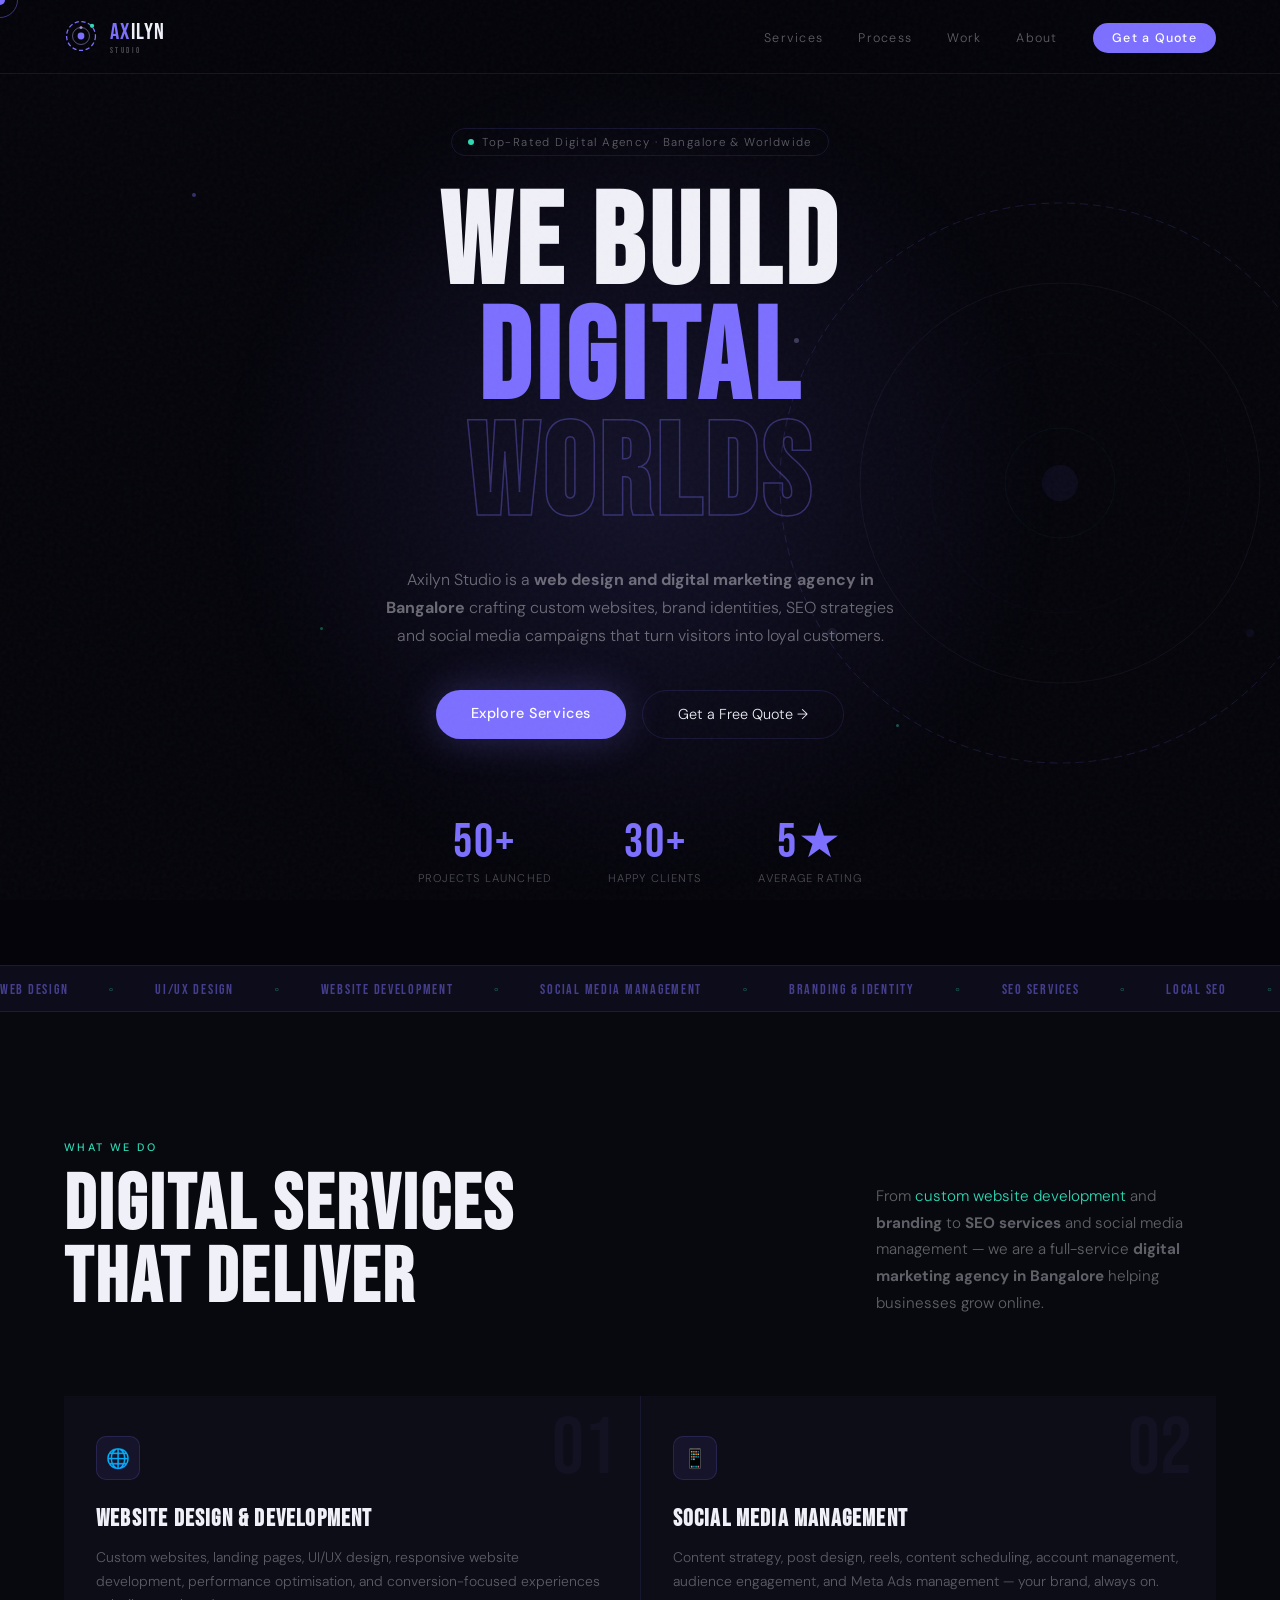
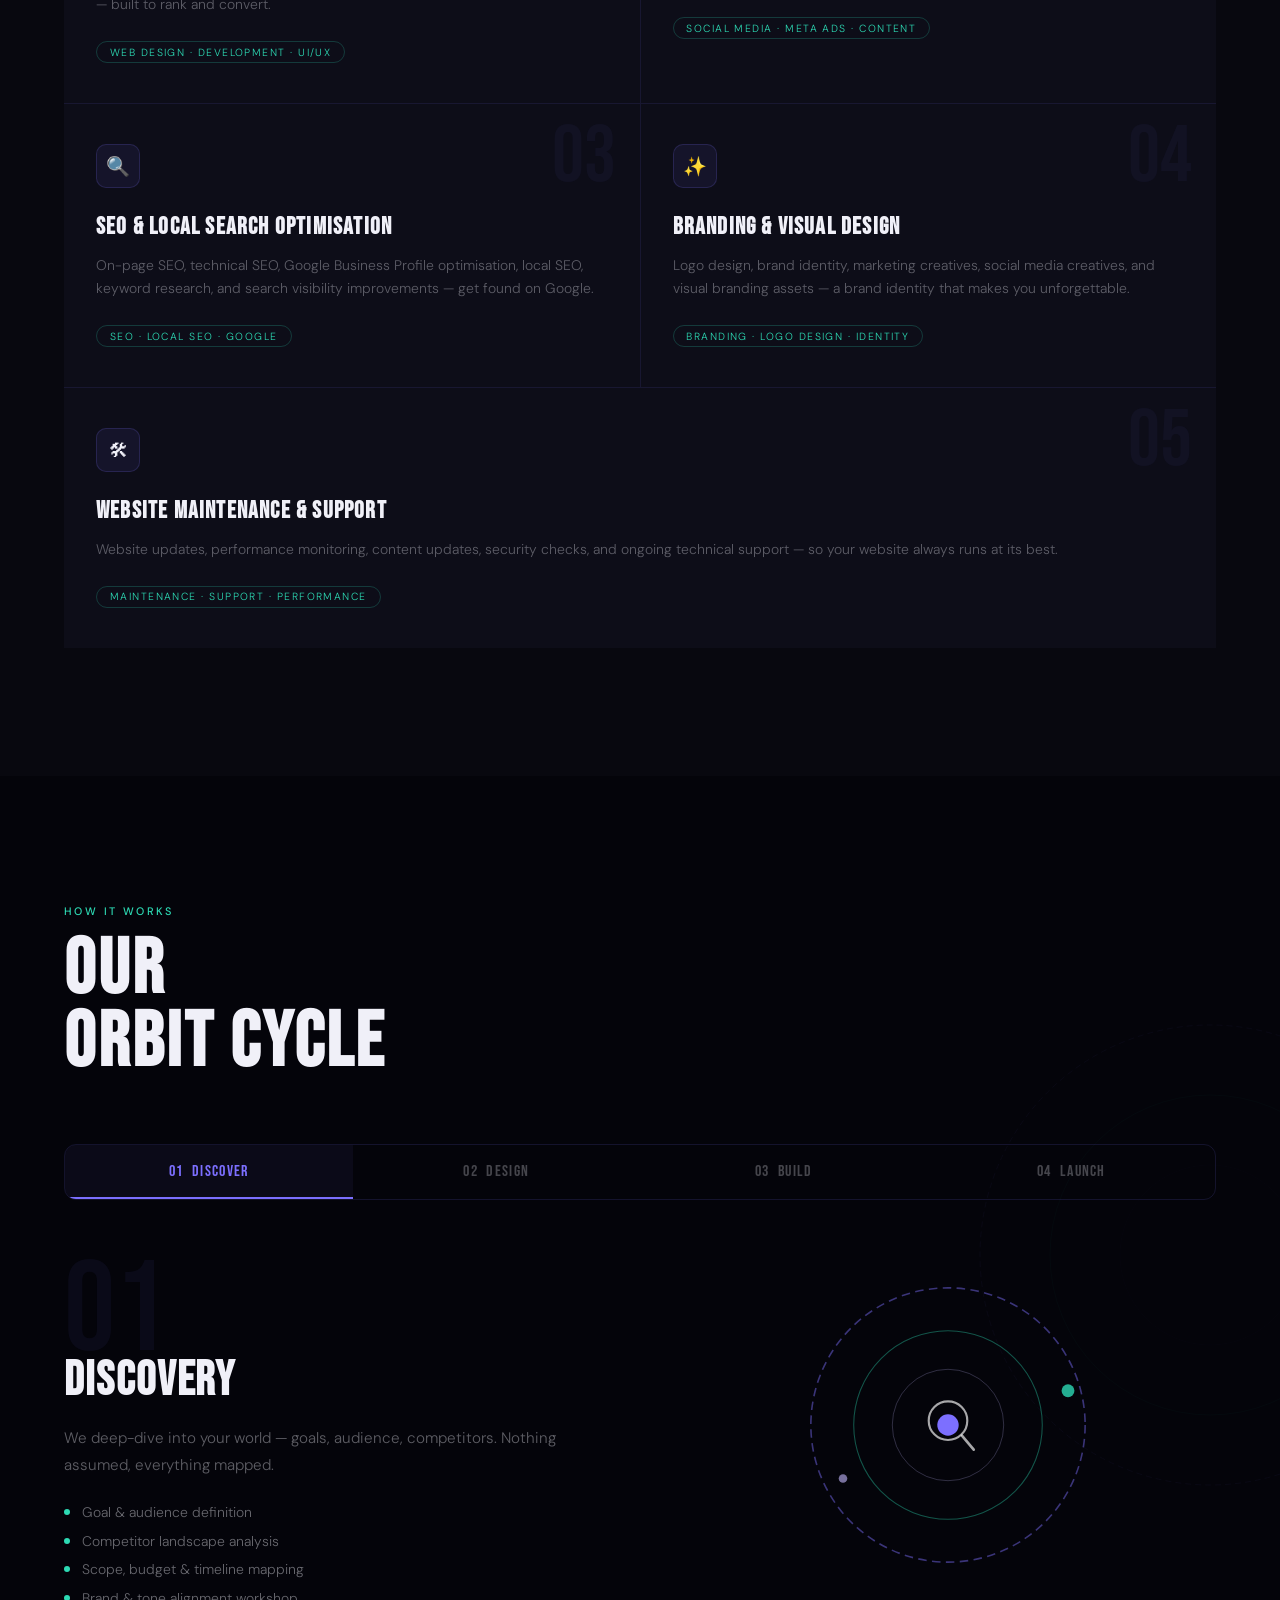
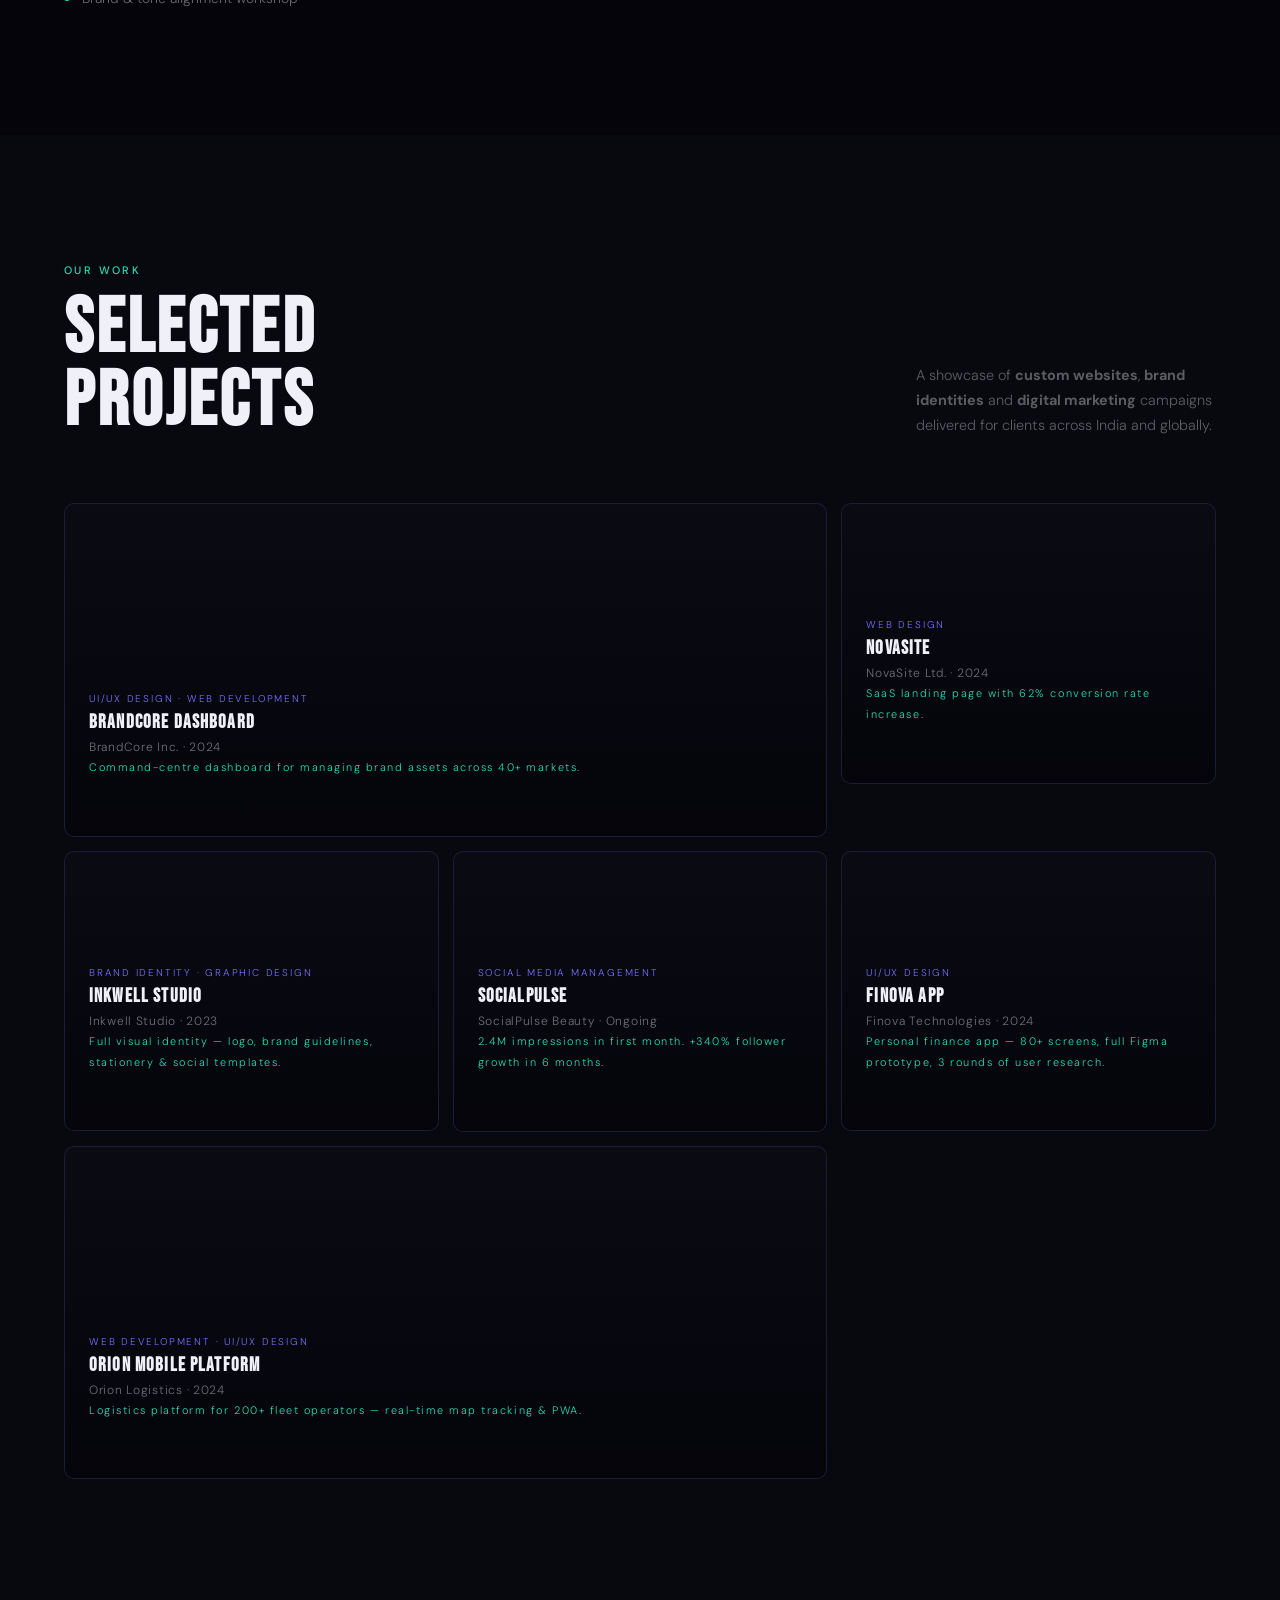
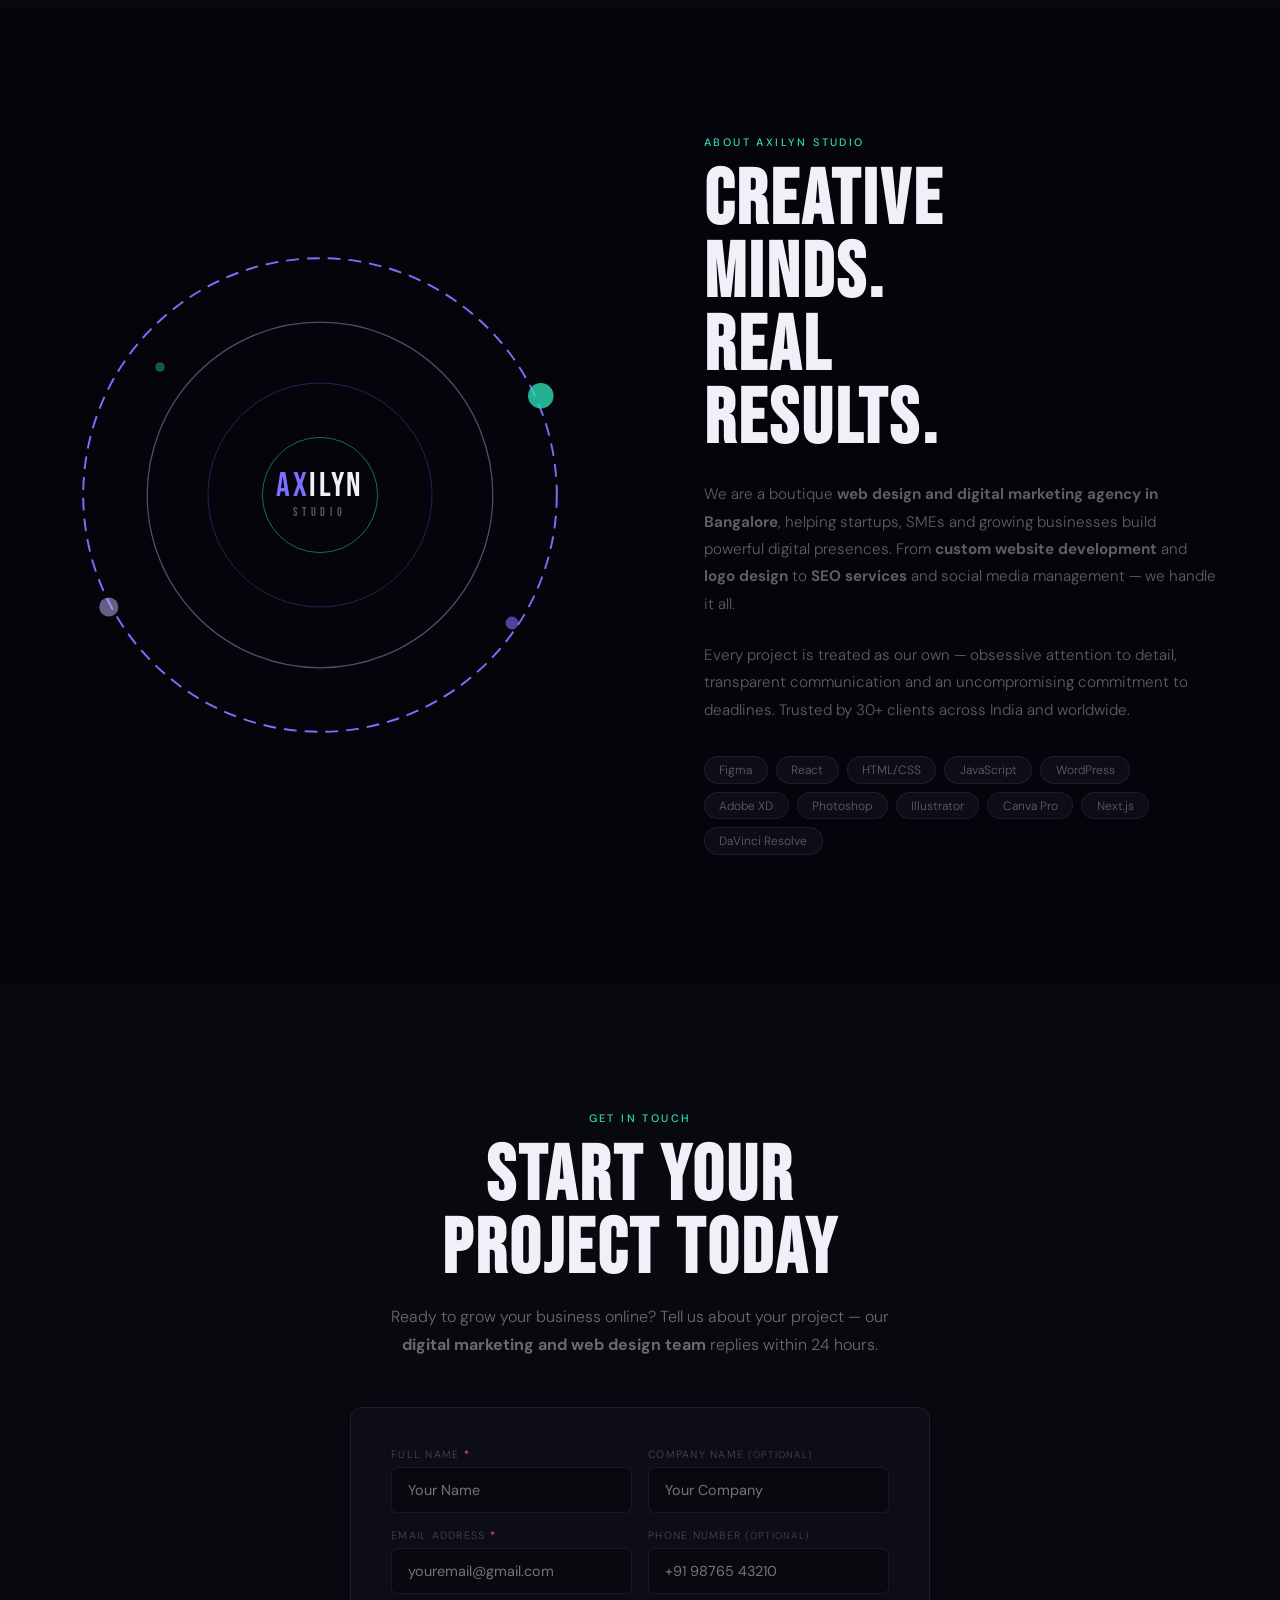
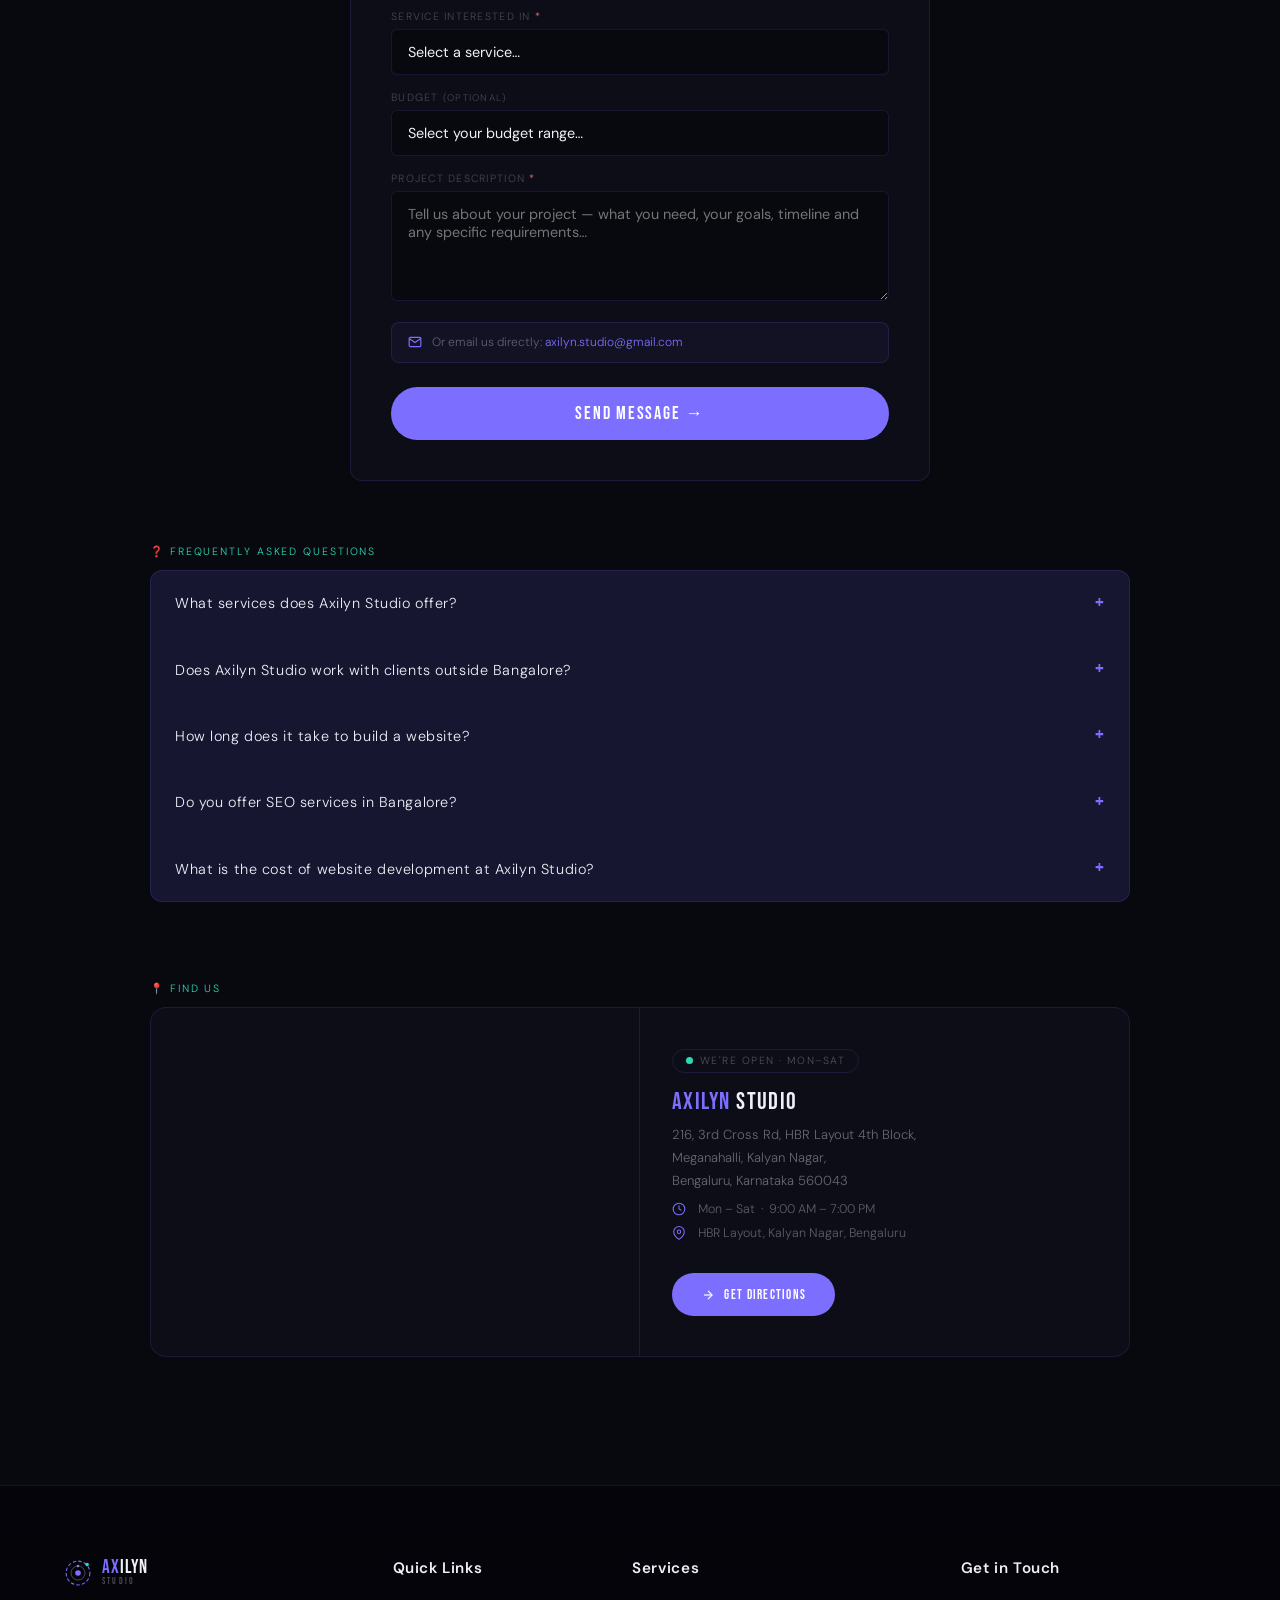
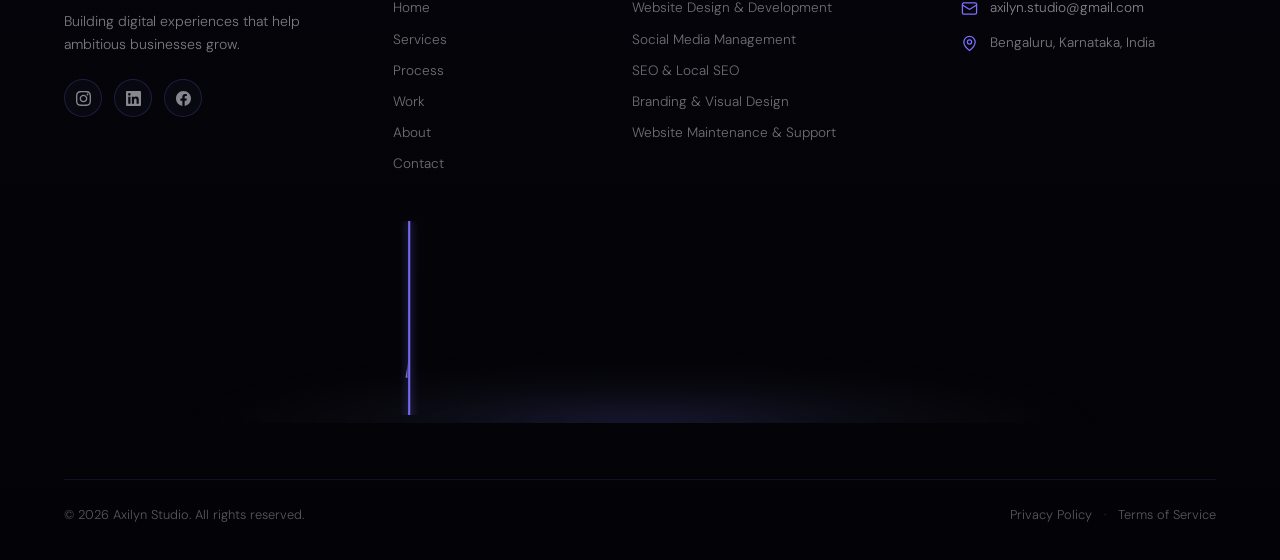
==== index.html @ 942d9c6a "fix(footer): continuous horizontal reveal mask with dynamically attached cursor and coordinated bott" ====
<!DOCTYPE html>
<html lang="en">
<head>
<meta charset="UTF-8"/>
<meta name="viewport" content="width=device-width,initial-scale=1.0,maximum-scale=1.0,minimum-scale=1.0,user-scalable=no,viewport-fit=cover"/>

<!-- ═══ PRIMARY SEO ═══ -->
<title>Axilyn Studio — Web Design &amp; Digital Marketing Agency in Bangalore</title>
<meta name="description" content="Axilyn Studio is a premium web design, branding &amp; SEO agency in Bangalore. We build custom websites, brand identities &amp; digital marketing strategies that grow your business."/>
<meta name="keywords" content="web design agency Bangalore, website development company, branding agency Bangalore, SEO agency Bangalore, digital marketing agency, logo design, UI UX design, social media management"/>
<meta name="robots" content="index, follow"/>
<meta name="author" content="Axilyn Studio"/>
<link rel="canonical" href="https://axilynstudio.com/"/>

<!-- ═══ OPEN GRAPH ═══ -->
<meta property="og:type" content="website"/>
<meta property="og:url" content="https://axilynstudio.com/"/>
<meta property="og:title" content="Axilyn Studio — Web Design &amp; Digital Marketing Agency in Bangalore"/>
<meta property="og:description" content="Custom websites, brand identities, SEO &amp; digital marketing built for businesses that want to grow. Based in Bangalore, serving clients worldwide."/>
<meta property="og:image" content="https://axilynstudio.com/og-image.jpg"/>
<meta property="og:site_name" content="Axilyn Studio"/>
<meta property="og:locale" content="en_IN"/>

<!-- ═══ TWITTER CARD ═══ -->
<meta name="twitter:card" content="summary_large_image"/>
<meta name="twitter:title" content="Axilyn Studio — Web Design &amp; Digital Marketing Agency in Bangalore"/>
<meta name="twitter:description" content="Custom websites, brand identities, SEO &amp; digital marketing built for businesses that want to grow."/>
<meta name="twitter:image" content="https://axilynstudio.com/og-image.jpg"/>

<!-- ═══ SCHEMA.ORG STRUCTURED DATA ═══ -->
<script type="application/ld+json">
{
  "@context": "https://schema.org",
  "@graph": [
    {
      "@type": "Organization",
      "@id": "https://axilynstudio.com/#organization",
      "name": "Axilyn Studio",
      "url": "https://axilynstudio.com",
      "logo": "https://axilynstudio.com/logo.png",
      "description": "Axilyn Studio is a boutique digital agency in Bangalore specialising in web design, website development, branding, SEO, and digital marketing.",
      "foundingDate": "2023",
      "areaServed": ["Bangalore", "India", "Worldwide"],
      "sameAs": [
        "https://www.instagram.com/axilyn.studio/",
        "https://facebook.com/axilynstudio",
        "https://linkedin.com/company/axilynstudio"
      ],
      "contactPoint": {
        "@type": "ContactPoint",
        "contactType": "customer service",
        "areaServed": "IN",
        "availableLanguage": "English"
      }
    },
    {
      "@type": "LocalBusiness",
      "@id": "https://axilynstudio.com/#localbusiness",
      "name": "Axilyn Studio",
      "image": "https://axilynstudio.com/og-image.jpg",
      "url": "https://axilynstudio.com",
      "telephone": "",
      "address": {
        "@type": "PostalAddress",
        "streetAddress": "216, 3rd Cross Rd, HBR Layout 4th Block, Meganahalli, Kalyan Nagar",
        "addressLocality": "Bengaluru",
        "addressRegion": "Karnataka",
        "postalCode": "560043",
        "addressCountry": "IN"
      },
      "geo": {
        "@type": "GeoCoordinates",
        "latitude": 13.0287,
        "longitude": 77.6338
      },
      "openingHoursSpecification": {
        "@type": "OpeningHoursSpecification",
        "dayOfWeek": ["Monday","Tuesday","Wednesday","Thursday","Friday","Saturday"],
        "opens": "09:00",
        "closes": "19:00"
      },
      "priceRange": "$$",
      "servedCuisine": "",
      "@id": "https://axilynstudio.com/#localbusiness"
    },
    {
      "@type": "WebSite",
      "@id": "https://axilynstudio.com/#website",
      "url": "https://axilynstudio.com",
      "name": "Axilyn Studio",
      "publisher": {"@id": "https://axilynstudio.com/#organization"}
    },
    {
      "@type": "ItemList",
      "name": "Axilyn Studio Services",
      "itemListElement": [
        {"@type":"ListItem","position":1,"name":"Website Design & Development","url":"https://axilynstudio.com/#services"},
        {"@type":"ListItem","position":2,"name":"Social Media Management","url":"https://axilynstudio.com/#services"},
        {"@type":"ListItem","position":3,"name":"SEO & Local Search Optimisation","url":"https://axilynstudio.com/#services"},
        {"@type":"ListItem","position":4,"name":"Branding & Visual Design","url":"https://axilynstudio.com/#services"},
        {"@type":"ListItem","position":5,"name":"Website Maintenance & Support","url":"https://axilynstudio.com/#services"}
      ]
    },
    {
      "@type": "FAQPage",
      "mainEntity": [
        {
          "@type": "Question",
          "name": "What services does Axilyn Studio offer?",
          "acceptedAnswer": {
            "@type": "Answer",
            "text": "Axilyn Studio offers website design and development, social media management, SEO and local search optimisation, branding and visual design, and website maintenance and support."
          }
        },
        {
          "@type": "Question",
          "name": "Does Axilyn Studio work with clients outside Bangalore?",
          "acceptedAnswer": {
            "@type": "Answer",
            "text": "Yes. While we are based in Bangalore, Karnataka, we work with startups, SMEs and businesses across India and worldwide."
          }
        },
        {
          "@type": "Question",
          "name": "How long does it take to build a website?",
          "acceptedAnswer": {
            "@type": "Answer",
            "text": "A typical business website takes 2–4 weeks. E-commerce websites and custom platforms may take 4–8 weeks depending on complexity."
          }
        },
        {
          "@type": "Question",
          "name": "Does Axilyn Studio offer SEO services?",
          "acceptedAnswer": {
            "@type": "Answer",
            "text": "Yes. We provide on-page SEO, technical SEO, local SEO, Google Business Profile optimisation, and keyword strategy for businesses in Bangalore and beyond."
          }
        },
        {
          "@type": "Question",
          "name": "What is the cost of website development at Axilyn Studio?",
          "acceptedAnswer": {
            "@type": "Answer",
            "text": "Our pricing depends on project scope, features and timeline. Get in touch via our contact form for a free consultation and custom quote."
          }
        }
      ]
    }
  ]
}
</script>

<!-- Google Fonts -->
<link rel="preconnect" href="https://fonts.googleapis.com"/>
<link rel="preconnect" href="https://fonts.gstatic.com" crossorigin/>
<link href="https://fonts.googleapis.com/css2?family=Bebas+Neue&amp;family=DM+Sans:opsz,wght@9..40,300;9..40,400;9..40,500&amp;display=swap" rel="stylesheet"/>

<!-- Modular Stylesheets -->
<link rel="stylesheet" href="css/variables.css"/>
<link rel="stylesheet" href="css/reset.css"/>
<link rel="stylesheet" href="css/animations.css"/>
<link rel="stylesheet" href="css/layout.css"/>
<link rel="stylesheet" href="css/components.css"/>
<link rel="stylesheet" href="css/project-view.css"/>

<!-- EmailJS SDK -->
<script src="https://cdn.jsdelivr.net/npm/@emailjs/browser@4/dist/email.min.js"></script>
</head>
<body>

<!-- ══════════════ SPLASH SCREEN ══════════════ -->
<div id="splash">
  <div class="splash-logo">
    <div class="splash-orb">
      <svg viewBox="0 0 80 80" fill="none">
        <!-- outer dashed ring -->
        <circle class="sp-o1" cx="40" cy="40" r="36" stroke="#7C6FFF" stroke-width="1.5" stroke-dasharray="8 5"/>
        <!-- inner ring -->
        <circle class="sp-o2" cx="40" cy="40" r="22" stroke="#C4B9FF" stroke-width="1" opacity=".5"/>
        <!-- centre -->
        <circle cx="40" cy="40" r="8" fill="#7C6FFF"/>
        <!-- orbiting teal dot on outer ring -->
        <g class="sp-o1"><circle cx="40" cy="4" r="4.5" fill="#2DDAB4"/></g>
        <!-- orbiting violet dot on inner ring -->
        <g class="sp-o2"><circle cx="40" cy="18" r="3" fill="#C4B9FF" opacity=".8"/></g>
      </svg>
    </div>
    <div class="splash-wordmark"><span>AX</span>ILYN</div>
    <div class="splash-sub">Studio</div>
  </div>
  <div class="splash-bar"><div class="splash-bar-fill" id="splashFill"></div></div>
</div>

<!-- Custom Cursor Elements -->
<div id="cur"></div>
<div id="curR"></div>

<!-- ══════════════════ NAV ══════════════════ -->
<nav id="nav">
  <div class="nlogo" onclick="goHome()">
    <svg class="nlm" viewBox="0 0 40 40" fill="none">
      <!-- outer dashed ring: rotates clockwise -->
      <circle class="nl-o1" cx="20" cy="20" r="17" stroke="#7C6FFF" stroke-width="1.5" stroke-dasharray="5 3"/>
      <!-- inner ring: counter-rotates -->
      <circle class="nl-o2" cx="20" cy="20" r="10" stroke="#C4B9FF" stroke-width="1" opacity=".5"/>
      <!-- centre dot -->
      <circle cx="20" cy="20" r="4" fill="#7C6FFF"/>
      <!-- orbiting teal dot on the outer ring (rotates with it) -->
      <g class="nl-o1"><circle cx="33" cy="8" r="2.5" fill="#2DDAB4"/></g>
      <!-- second orbiting dot on inner ring (rotates opposite) -->
      <g class="nl-o2"><circle cx="20" cy="10" r="1.8" fill="#C4B9FF" opacity=".7"/></g>
    </svg>
    <div class="nwm"><div><span>AX</span>ILYN</div><div style="font-size:.5rem;letter-spacing:.3em;color:rgba(240,240,248,.3);margin-top:.05rem;">STUDIO</div></div>
  </div>
  <ul>
    <li><a href="#services" onclick="goHome()">Services</a></li>
    <li><a href="#process" onclick="goHome()">Process</a></li>
    <li><a href="#work" onclick="goHome()">Work</a></li>
    <li><a href="#about" onclick="goHome()">About</a></li>
    <li><a href="#contact" onclick="goHome()" class="ncta">Get a Quote</a></li>
  </ul>
</nav>

<!-- ══════════════════ MAIN SITE ══════════════════ -->
<div id="mainSite">

<!-- HERO -->
<section id="hero">
  <div id="heroGradient"></div>
  <svg class="ho" viewBox="0 0 600 600" fill="none">
    <circle cx="300" cy="300" r="280" stroke="#7C6FFF" stroke-width="1" stroke-dasharray="8 5"/>
    <circle cx="300" cy="300" r="200" stroke="#C4B9FF" stroke-width=".6" opacity=".6"/>
    <circle cx="300" cy="300" r="130" stroke="#7C6FFF" stroke-width=".5" opacity=".4"/>
    <circle cx="300" cy="300" r="55" stroke="#2DDAB4" stroke-width=".6" opacity=".5" fill="none"/>
    <circle cx="300" cy="300" r="18" fill="#7C6FFF" opacity=".4"/>
    <circle cx="538" cy="163" r="7" fill="#2DDAB4" opacity=".7"/>
    <circle cx="72" cy="450" r="5" fill="#C4B9FF" opacity=".5"/>
    <circle cx="490" cy="450" r="4" fill="#7C6FFF" opacity=".4"/>
  </svg>
  <svg class="ho2" viewBox="0 0 360 360" fill="none">
    <circle cx="180" cy="180" r="168" stroke="#2DDAB4" stroke-width=".8" stroke-dasharray="4 6" opacity=".6"/>
  </svg>
  <div class="particle" style="width:4px;height:4px;background:var(--ring);opacity:.4;top:20%;left:15%;--d:7s;--y:-28px;"></div>
  <div class="particle" style="width:3px;height:3px;background:var(--teal);opacity:.35;top:65%;left:25%;--d:9s;--y:-22px;"></div>
  <div class="particle" style="width:5px;height:5px;background:var(--ring2);opacity:.28;top:35%;left:62%;--d:6s;--y:-35px;"></div>
  <div class="particle" style="width:3px;height:3px;background:var(--teal);opacity:.38;top:75%;left:70%;--d:11s;--y:-18px;"></div>
  <div class="hc">
    <div class="hbadge"><span class="bdot"></span>Top-Rated Digital Agency · Bangalore &amp; Worldwide</div>
    <h1>WE BUILD<br/><span class="rw">DIGITAL</span><br/><span class="ol">WORLDS</span></h1>
    <p class="hsub">Axilyn Studio is a <strong>web design and digital marketing agency in Bangalore</strong> crafting custom websites, brand identities, SEO strategies and social media campaigns that turn visitors into loyal customers.</p>
    <div class="hbtns">
      <a href="#services" class="bp" aria-label="Explore our web design and digital marketing services">Explore Services</a>
      <a href="#contact" class="bg" aria-label="Contact Axilyn Studio for a free consultation">Get a Free Quote →</a>
    </div>
    <div class="hstats">
      <div class="hstat-item"><div class="sn" id="s1">50+</div><div class="sl">Projects Launched</div></div>
      <div class="hstat-item"><div class="sn" id="s2">30+</div><div class="sl">Happy Clients</div></div>
      <div class="hstat-item"><div class="sn">5★</div><div class="sl">Average Rating</div></div>
    </div>
  </div>
</section>

<!-- MARQUEE -->
<div class="mwrap">
  <div class="mtrack">
    <span>Web Design</span><span class="sep">◦</span><span>UI/UX Design</span><span class="sep">◦</span><span>Website Development</span><span class="sep">◦</span><span>Social Media Management</span><span class="sep">◦</span><span>Branding &amp; Identity</span><span class="sep">◦</span><span>SEO Services</span><span class="sep">◦</span><span>Local SEO</span><span class="sep">◦</span><span>Logo Design</span><span class="sep">◦</span><span>Digital Marketing</span><span class="sep">◦</span><span>E-Commerce Websites</span><span class="sep">◦</span>
    <span>Web Design</span><span class="sep">◦</span><span>UI/UX Design</span><span class="sep">◦</span><span>Website Development</span><span class="sep">◦</span><span>Social Media Management</span><span class="sep">◦</span><span>Branding &amp; Identity</span><span class="sep">◦</span><span>SEO Services</span><span class="sep">◦</span><span>Local SEO</span><span class="sep">◦</span><span>Logo Design</span><span class="sep">◦</span><span>Digital Marketing</span><span class="sep">◦</span><span>E-Commerce Websites</span><span class="sep">◦</span>
  </div>
</div>

<!-- SERVICES -->
<section id="services" aria-label="Our Services">
  <div class="stop rev">
    <div><div class="sl2">What We Do</div><h2>DIGITAL SERVICES<br/>THAT DELIVER</h2></div>
    <p>From <a href="#services" style="color:var(--teal);text-decoration:none;">custom website development</a> and <strong>branding</strong> to <strong>SEO services</strong> and social media management — we are a full-service <strong>digital marketing agency in Bangalore</strong> helping businesses grow online.</p>
  </div>
  <div class="sgrid rev d1">

    <div class="sc" aria-label="Website Design and Development Service"><div class="scn">01</div><div class="sci">🌐</div>
      <h3>Website Design &amp; Development</h3>
      <p>Custom websites, landing pages, UI/UX design, responsive website development, performance optimisation, and conversion-focused experiences — built to rank and convert.</p>
      <span class="stag">WEB DESIGN · DEVELOPMENT · UI/UX</span>
    </div>

    <div class="sc" aria-label="Social Media Management Service"><div class="scn">02</div><div class="sci">📱</div>
      <h3>Social Media Management</h3>
      <p>Content strategy, post design, reels, content scheduling, account management, audience engagement, and Meta Ads management — your brand, always on.</p>
      <span class="stag">SOCIAL MEDIA · META ADS · CONTENT</span>
    </div>

    <div class="sc" aria-label="SEO and Local Search Optimisation Service"><div class="scn">03</div><div class="sci">🔍</div>
      <h3>SEO &amp; Local Search Optimisation</h3>
      <p>On-page SEO, technical SEO, Google Business Profile optimisation, local SEO, keyword research, and search visibility improvements — get found on Google.</p>
      <span class="stag">SEO · LOCAL SEO · GOOGLE</span>
    </div>

    <div class="sc" aria-label="Branding and Visual Design Service"><div class="scn">04</div><div class="sci">✨</div>
      <h3>Branding &amp; Visual Design</h3>
      <p>Logo design, brand identity, marketing creatives, social media creatives, and visual branding assets — a brand identity that makes you unforgettable.</p>
      <span class="stag">BRANDING · LOGO DESIGN · IDENTITY</span>
    </div>

    <div class="sc" aria-label="Website Maintenance and Support Service"><div class="scn">05</div><div class="sci">🛠</div>
      <h3>Website Maintenance &amp; Support</h3>
      <p>Website updates, performance monitoring, content updates, security checks, and ongoing technical support — so your website always runs at its best.</p>
      <span class="stag">MAINTENANCE · SUPPORT · PERFORMANCE</span>
    </div>

  </div>
</section>

<!-- PROCESS -->
<section id="process" aria-label="Our Process — How Axilyn Studio Works">
  <svg class="pbgr" viewBox="0 0 500 500" fill="none">
    <circle cx="250" cy="250" r="230" stroke="#7C6FFF" stroke-width="1" stroke-dasharray="6 4"/>
    <circle cx="250" cy="250" r="160" stroke="#2DDAB4" stroke-width=".6"/>
    <circle cx="250" cy="250" r="90" stroke="#7C6FFF" stroke-width=".5" opacity=".5"/>
  </svg>
  <div class="rev"><div class="sl2">How It Works</div><h2>OUR<br/>ORBIT CYCLE</h2></div>
  <div class="ptabs rev d1" id="ptabs">
    <button class="ptab on" onclick="swTab(0)">01 &nbsp;DISCOVER</button>
    <button class="ptab" onclick="swTab(1)">02 &nbsp;DESIGN</button>
    <button class="ptab" onclick="swTab(2)">03 &nbsp;BUILD</button>
    <button class="ptab" onclick="swTab(3)">04 &nbsp;LAUNCH</button>
  </div>
  <div class="ppanels rev d2">
    <div class="pp on" id="pp0">
      <div><div class="ppn">01</div><h3>DISCOVERY</h3><p>We deep-dive into your world — goals, audience, competitors. Nothing assumed, everything mapped.</p><ul><li>Goal &amp; audience definition</li><li>Competitor landscape analysis</li><li>Scope, budget &amp; timeline mapping</li><li>Brand &amp; tone alignment workshop</li></ul></div>
      <div class="pvis"><div class="pvsv"><svg viewBox="0 0 280 280" fill="none"><circle class="pro" cx="140" cy="140" r="128" stroke="#7C6FFF" stroke-width="1.5" stroke-dasharray="8 5" opacity=".45"/><circle class="pri" cx="140" cy="140" r="88" stroke="#2DDAB4" stroke-width="1" opacity=".38"/><circle cx="140" cy="140" r="52" stroke="#C4B9FF" stroke-width=".8" opacity=".28"/><circle cx="140" cy="140" r="10" fill="#7C6FFF"/><circle cx="252" cy="108" r="6" fill="#2DDAB4" opacity=".8"/><circle cx="42" cy="190" r="4" fill="#C4B9FF" opacity=".6"/><circle cx="140" cy="136" r="18" stroke="#fff" stroke-width="2" opacity=".65" fill="none"/><line x1="153" y1="150" x2="164" y2="163" stroke="#fff" stroke-width="2.5" stroke-linecap="round" opacity=".65"/></svg></div></div>
    </div>
    <div class="pp" id="pp1">
      <div><div class="ppn">02</div><h3>DESIGN</h3><p>Every pixel is intentional. Moodboards, wireframes and high-fidelity prototypes before a single line of code.</p><ul><li>Moodboard &amp; style exploration</li><li>Wireframes &amp; user flows</li><li>High-fidelity UI in Figma</li><li>Interactive prototype review</li></ul></div>
      <div class="pvis"><div class="pvsv"><svg viewBox="0 0 280 280" fill="none"><circle class="pro" cx="140" cy="140" r="128" stroke="#7C6FFF" stroke-width="1.5" stroke-dasharray="8 5" opacity=".45"/><circle class="pri" cx="140" cy="140" r="88" stroke="#2DDAB4" stroke-width="1" opacity=".38"/><circle cx="140" cy="140" r="52" stroke="#C4B9FF" stroke-width=".8" opacity=".28"/><circle cx="140" cy="140" r="10" fill="#7C6FFF"/><circle cx="28" cy="120" r="6" fill="#2DDAB4" opacity=".8"/><circle cx="240" cy="185" r="4" fill="#C4B9FF" opacity=".6"/><rect x="128" y="122" width="10" height="28" rx="2" fill="#fff" opacity=".7" transform="rotate(-30 133 136)"/><polygon points="122,152 130,158 118,160" fill="#2DDAB4" opacity=".8"/></svg></div></div>
    </div>
    <div class="pp" id="pp2">
      <div><div class="ppn">03</div><h3>BUILD</h3><p>Clean, scalable code with performance and accessibility at the core. Weekly demos and feedback loops built-in.</p><ul><li>Frontend &amp; backend development</li><li>Weekly milestone demos</li><li>QA, cross-browser &amp; mobile testing</li><li>Client feedback loops built-in</li></ul></div>
      <div class="pvis"><div class="pvsv"><svg viewBox="0 0 280 280" fill="none"><circle class="pro" cx="140" cy="140" r="128" stroke="#7C6FFF" stroke-width="1.5" stroke-dasharray="8 5" opacity=".45"/><circle class="pri" cx="140" cy="140" r="88" stroke="#2DDAB4" stroke-width="1" opacity=".38"/><circle cx="140" cy="140" r="52" stroke="#C4B9FF" stroke-width=".8" opacity=".28"/><circle cx="140" cy="140" r="10" fill="#7C6FFF"/><circle cx="255" cy="140" r="6" fill="#2DDAB4" opacity=".8"/><circle cx="60" cy="70" r="4" fill="#C4B9FF" opacity=".6"/><text x="118" y="147" font-family="monospace" font-size="20" fill="#fff" opacity=".72">&lt;/&gt;</text></svg></div></div>
    </div>
    <div class="pp" id="pp3">
      <div><div class="ppn">04</div><h3>LAUNCH</h3><p>Deploy, monitor and support. Going live is not the end — it's the beginning of the orbit.</p><ul><li>Deployment &amp; domain setup</li><li>SEO &amp; analytics configuration</li><li>Post-launch performance monitoring</li><li>Ongoing retainer support available</li></ul></div>
      <div class="pvis"><div class="pvsv"><svg viewBox="0 0 280 280" fill="none"><circle class="pro" cx="140" cy="140" r="128" stroke="#7C6FFF" stroke-width="1.5" stroke-dasharray="8 5" opacity=".45"/><circle class="pri" cx="140" cy="140" r="88" stroke="#2DDAB4" stroke-width="1" opacity=".38"/><circle cx="140" cy="140" r="52" stroke="#C4B9FF" stroke-width=".8" opacity=".28"/><circle cx="140" cy="140" r="10" fill="#7C6FFF"/><circle cx="140" cy="12" r="6" fill="#2DDAB4" opacity=".8"/><circle cx="230" cy="210" r="4" fill="#C4B9FF" opacity=".6"/><path d="M140 118 C140 118 150 130 150 142 C150 150 145 156 140 158 C135 156 130 150 130 142 C130 130 140 118 140 118Z" fill="#fff" opacity=".72"/><circle cx="140" cy="142" r="4" fill="#7C6FFF"/><path d="M130 152 L123 162 L135 158Z" fill="#2DDAB4" opacity=".7"/><path d="M150 152 L157 162 L145 158Z" fill="#2DDAB4" opacity=".7"/></svg></div></div>
    </div>
  </div>
</section>

<!-- WORK -->
<section id="work" aria-label="Portfolio — Selected Projects">
  <div class="wh rev">
    <div><div class="sl2">Our Work</div><h2>SELECTED<br/>PROJECTS</h2></div>
    <p>A showcase of <strong>custom websites</strong>, <strong>brand identities</strong> and <strong>digital marketing</strong> campaigns delivered for clients across India and globally.</p>
  </div>
  <div class="wgrid rev d1">

    <div class="wcard wide" onclick="openProject(0)">
      <img src="https://images.unsplash.com/photo-1547658719-da2b51169166?w=1000&amp;q=80" alt="BrandCore Dashboard — custom web design and UI/UX project by Axilyn Studio Bangalore"/>
      <div class="wover">
        <div class="winfo">
          <div class="wover-cat" style="font-size:.62rem;letter-spacing:.18em;color:var(--ring);text-transform:uppercase;margin-bottom:.35rem;">UI/UX DESIGN · WEB DEVELOPMENT</div>
          <h3>BrandCore Dashboard</h3>
          <div class="wcompany">BrandCore Inc. · 2024</div>
          <span>Command-centre dashboard for managing brand assets across 40+ markets.</span>
        </div>
        <div class="warrow">View Case Study →</div>
      </div>
    </div>

    <div class="wcard" onclick="openProject(1)">
      <img src="https://images.unsplash.com/photo-1522542550221-31fd19575a2d?w=600&amp;q=80" alt="NovaSite — responsive website design with 62% conversion rate increase by Axilyn Studio"/>
      <div class="wover">
        <div class="winfo">
          <div class="wover-cat" style="font-size:.62rem;letter-spacing:.18em;color:var(--ring);text-transform:uppercase;margin-bottom:.35rem;">WEB DESIGN</div>
          <h3>NovaSite</h3>
          <div class="wcompany">NovaSite Ltd. · 2024</div>
          <span>SaaS landing page with 62% conversion rate increase.</span>
        </div>
        <div class="warrow">View Case Study →</div>
      </div>
    </div>

    <div class="wcard" onclick="openProject(2)">
      <img src="https://images.unsplash.com/photo-1561070791-2526d30994b5?w=600&amp;q=80" alt="Inkwell Studio — brand identity design, logo design and visual branding by Axilyn Studio"/>
      <div class="wover">
        <div class="winfo">
          <div class="wover-cat" style="font-size:.62rem;letter-spacing:.18em;color:var(--ring);text-transform:uppercase;margin-bottom:.35rem;">BRAND IDENTITY · GRAPHIC DESIGN</div>
          <h3>Inkwell Studio</h3>
          <div class="wcompany">Inkwell Studio · 2023</div>
          <span>Full visual identity — logo, brand guidelines, stationery &amp; social templates.</span>
        </div>
        <div class="warrow">View Case Study →</div>
      </div>
    </div>

    <div class="wcard" onclick="openProject(3)">
      <img src="https://images.unsplash.com/photo-1611162617474-5b21e879e113?w=600&amp;q=80" alt="SocialPulse — social media management and Meta Ads campaign by Axilyn Studio Bangalore"/>
      <div class="wover">
        <div class="winfo">
          <div class="wover-cat" style="font-size:.62rem;letter-spacing:.18em;color:var(--ring);text-transform:uppercase;margin-bottom:.35rem;">SOCIAL MEDIA MANAGEMENT</div>
          <h3>SocialPulse</h3>
          <div class="wcompany">SocialPulse Beauty · Ongoing</div>
          <span>2.4M impressions in first month. +340% follower growth in 6 months.</span>
        </div>
        <div class="warrow">View Case Study →</div>
      </div>
    </div>

    <div class="wcard" onclick="openProject(4)">
      <img src="https://images.unsplash.com/photo-1460925895917-afdab827c52f?w=600&amp;q=80" alt="Finova App — UI/UX design and mobile app interface by Axilyn Studio"/>
      <div class="wover">
        <div class="winfo">
          <div class="wover-cat" style="font-size:.62rem;letter-spacing:.18em;color:var(--ring);text-transform:uppercase;margin-bottom:.35rem;">UI/UX DESIGN</div>
          <h3>Finova App</h3>
          <div class="wcompany">Finova Technologies · 2024</div>
          <span>Personal finance app — 80+ screens, full Figma prototype, 3 rounds of user research.</span>
        </div>
        <div class="warrow">View Case Study →</div>
      </div>
    </div>

    <div class="wcard wide" onclick="openProject(5)">
      <img src="https://images.unsplash.com/photo-1551650975-87deedd944c3?w=1000&amp;q=80" alt="Orion Logistics Platform — custom web development and responsive design by Axilyn Studio"/>
      <div class="wover">
        <div class="winfo">
          <div class="wover-cat" style="font-size:.62rem;letter-spacing:.18em;color:var(--ring);text-transform:uppercase;margin-bottom:.35rem;">WEB DEVELOPMENT · UI/UX DESIGN</div>
          <h3>Orion Mobile Platform</h3>
          <div class="wcompany">Orion Logistics · 2024</div>
          <span>Logistics platform for 200+ fleet operators — real-time map tracking &amp; PWA.</span>
        </div>
        <div class="warrow">View Case Study →</div>
      </div>
    </div>

  </div>
</section>

<!-- ABOUT -->
<section id="about" aria-label="About Axilyn Studio — Digital Agency Bangalore">
  <div class="arw rev">
    <svg class="arsvg" viewBox="0 0 320 320" fill="none">
      <circle cx="160" cy="160" r="148" stroke="#7C6FFF" stroke-width="1.2" stroke-dasharray="8 5"/>
      <circle cx="160" cy="160" r="108" stroke="#C4B9FF" stroke-width=".8" opacity=".4"/>
      <circle cx="160" cy="160" r="70" stroke="#7C6FFF" stroke-width=".6" opacity=".3"/>
      <circle cx="160" cy="160" r="36" stroke="#2DDAB4" stroke-width=".6" opacity=".5"/>
      <circle cx="298" cy="98" r="8" fill="#2DDAB4" opacity=".8"/>
      <circle cx="28" cy="230" r="6" fill="#C4B9FF" opacity=".5"/>
      <circle cx="280" cy="240" r="4" fill="#7C6FFF" opacity=".6"/>
      <circle cx="60" cy="80" r="3" fill="#2DDAB4" opacity=".4"/>
    </svg>
    <div class="arc">
      <div class="ari">
        <div style="font-family:var(--fh);font-size:2.1rem;letter-spacing:.08em;line-height:1;color:var(--text);"><span style="color:var(--ring);">AX</span>ILYN</div>
        <div style="font-family:var(--fh);font-size:.75rem;letter-spacing:.4em;color:rgba(240,240,248,.35);margin-top:.1rem;text-align:center;">STUDIO</div>
      </div>
    </div>
  </div>
  <div class="ac rev d1">
    <div class="sl2">About Axilyn Studio</div>
    <h2>CREATIVE<br/>MINDS.<br/>REAL<br/>RESULTS.</h2>
    <p>We are a boutique <strong>web design and digital marketing agency in Bangalore</strong>, helping startups, SMEs and growing businesses build powerful digital presences. From <strong>custom website development</strong> and <strong>logo design</strong> to <strong>SEO services</strong> and social media management — we handle it all.</p>
    <p>Every project is treated as our own — obsessive attention to detail, transparent communication and an uncompromising commitment to deadlines. Trusted by 30+ clients across India and worldwide.</p>
    <div class="skills" aria-label="Tools and technologies used by Axilyn Studio">
      <span class="skill">Figma</span><span class="skill">React</span><span class="skill">HTML/CSS</span>
      <span class="skill">JavaScript</span><span class="skill">WordPress</span><span class="skill">Adobe XD</span>
      <span class="skill">Photoshop</span><span class="skill">Illustrator</span><span class="skill">Canva Pro</span><span class="skill">Next.js</span><span class="skill">DaVinci Resolve</span>
    </div>
  </div>
</section>

<!-- CONTACT -->
<section id="contact" aria-label="Contact Axilyn Studio — Get a Free Quote">
  <div class="rev"><div class="sl2">Get In Touch</div><h2>START YOUR<br/>PROJECT TODAY</h2><p class="hsub">Ready to grow your business online? Tell us about your project — our <strong>digital marketing and web design team</strong> replies within 24 hours.</p></div>
  <div class="cbox rev d1">
    <form id="contactForm" novalidate autocomplete="on" aria-label="Contact Axilyn Studio">

      <!-- Honeypot anti-spam field (hidden from humans) -->
      <div class="hp-field" aria-hidden="true">
        <label>Leave this empty</label>
        <input type="text" name="hp_field" id="hp_field" tabindex="-1" autocomplete="off"/>
      </div>

      <div class="frow">
        <div class="fg" id="fg_name">
          <label for="cf_name">Full Name <span style="color:#ff6b6b">*</span></label>
          <input type="text" id="cf_name" name="from_name" placeholder="Your Name" autocomplete="name" required aria-required="true" aria-describedby="err_name"/>
          <span class="err" id="err_name" role="alert">Please enter your full name.</span>
        </div>
        <div class="fg" id="fg_company">
          <label for="cf_company">Company Name <span style="color:rgba(240,240,248,.25);font-size:.6rem;">(Optional)</span></label>
          <input type="text" id="cf_company" name="company" placeholder="Your Company" autocomplete="organization"/>
          <span class="err" id="err_company"></span>
        </div>
      </div>

      <div class="frow">
        <div class="fg" id="fg_email">
          <label for="cf_email">Email Address <span style="color:#ff6b6b">*</span></label>
          <input type="email" id="cf_email" name="reply_to" placeholder="youremail@gmail.com" autocomplete="email" required aria-required="true" aria-describedby="err_email"/>
          <span class="err" id="err_email" role="alert">Please enter a valid email address.</span>
        </div>
        <div class="fg" id="fg_phone">
          <label for="cf_phone">Phone Number <span style="color:rgba(240,240,248,.25);font-size:.6rem;">(Optional)</span></label>
          <input type="tel" id="cf_phone" name="phone" placeholder="+91 98765 43210" autocomplete="tel"/>
          <span class="err" id="err_phone"></span>
        </div>
      </div>

      <div class="fg" id="fg_service">
        <label for="cf_service">Service Interested In <span style="color:#ff6b6b">*</span></label>
        <select id="cf_service" name="service" required aria-required="true" aria-describedby="err_service">
          <option value="">Select a service…</option>
          <option>Website Design &amp; Development</option>
          <option>Social Media Management</option>
          <option>SEO &amp; Local Search Optimisation</option>
          <option>Branding &amp; Visual Design</option>
          <option>Website Maintenance &amp; Support</option>
          <option>Full Digital Package</option>
          <option>Other</option>
        </select>
        <span class="err" id="err_service" role="alert">Please select a service.</span>
      </div>

      <div class="fg" id="fg_budget">
        <label for="cf_budget">Budget <span style="color:rgba(240,240,248,.25);font-size:.6rem;">(Optional)</span></label>
        <select id="cf_budget" name="budget">
          <option value="">Select your budget range…</option>
          <option>Under ₹15,000</option>
          <option>₹15,000 – ₹30,000</option>
          <option>₹30,000 – ₹60,000</option>
          <option>₹60,000 – ₹1,00,000</option>
          <option>₹1,00,000+</option>
          <option>Let's discuss</option>
        </select>
      </div>

      <div class="fg" id="fg_message">
        <label for="cf_message">Project Description <span style="color:#ff6b6b">*</span></label>
        <textarea id="cf_message" name="message" placeholder="Tell us about your project — what you need, your goals, timeline and any specific requirements…" required aria-required="true" aria-describedby="err_message"></textarea>
        <span class="err" id="err_message" role="alert">Please describe your project.</span>
      </div>

      <!-- Contact info row -->
      <div style="display:flex;align-items:center;gap:.6rem;margin-bottom:1rem;padding:.7rem 1rem;background:rgba(124,111,255,.06);border-radius:8px;border:1px solid var(--border);">
        <svg width="14" height="14" fill="none" viewBox="0 0 24 24" stroke="#7C6FFF" stroke-width="2"><path d="M4 4h16c1.1 0 2 .9 2 2v12c0 1.1-.9 2-2 2H4c-1.1 0-2-.9-2-2V6c0-1.1.9-2 2-2z"/><polyline points="22,6 12,13 2,6"/></svg>
        <span style="font-size:.75rem;color:rgba(240,240,248,.35);">Or email us directly: <a href="mailto:axilyn.studio@gmail.com" style="color:var(--ring);text-decoration:none;">axilyn.studio@gmail.com</a></span>
      </div>

      <button type="submit" class="sbtn" id="submitBtn">SEND MESSAGE →</button>

      <!-- Status messages -->
      <div class="form-status" id="formSuccess" role="alert" aria-live="polite">
        ✅ <strong>Thank you!</strong> Your message has been sent successfully. We'll get back to you within 24 business hours.
      </div>
      <div class="form-status" id="formError" role="alert" aria-live="polite">
        ❌ <strong>Something went wrong</strong> while sending your message. Please try again or email us directly at <a href="mailto:axilyn.studio@gmail.com" style="color:#ff6b6b;">axilyn.studio@gmail.com</a>
      </div>

    </form>
  </div>

  <!-- FAQ -->
  <div class="loc-wrap rev d1" style="margin-top:4rem;" itemscope itemtype="https://schema.org/FAQPage">
    <div class="loc-label">❓ Frequently Asked Questions</div>
    <div style="display:flex;flex-direction:column;gap:1px;background:var(--border);border-radius:12px;overflow:hidden;border:1px solid var(--border);">

      <details class="faq-item" itemscope itemprop="mainEntity" itemtype="https://schema.org/Question">
        <summary itemprop="name">What services does Axilyn Studio offer?</summary>
        <div itemprop="acceptedAnswer" itemscope itemtype="https://schema.org/Answer">
          <p itemprop="text">We offer website design and development, social media management, SEO and local search optimisation, branding and visual design, and website maintenance — everything your business needs to grow online.</p>
        </div>
      </details>

      <details class="faq-item" itemscope itemprop="mainEntity" itemtype="https://schema.org/Question">
        <summary itemprop="name">Does Axilyn Studio work with clients outside Bangalore?</summary>
        <div itemprop="acceptedAnswer" itemscope itemtype="https://schema.org/Answer">
          <p itemprop="text">Absolutely. While we are a web design agency based in Bangalore, we work with startups, SMEs and businesses across India and worldwide. All projects are managed remotely with clear communication.</p>
        </div>
      </details>

      <details class="faq-item" itemscope itemprop="mainEntity" itemtype="https://schema.org/Question">
        <summary itemprop="name">How long does it take to build a website?</summary>
        <div itemprop="acceptedAnswer" itemscope itemtype="https://schema.org/Answer">
          <p itemprop="text">A typical business website takes 2–4 weeks. E-commerce websites and custom web applications may take 4–8 weeks depending on scope and complexity.</p>
        </div>
      </details>

      <details class="faq-item" itemscope itemprop="mainEntity" itemtype="https://schema.org/Question">
        <summary itemprop="name">Do you offer SEO services in Bangalore?</summary>
        <div itemprop="acceptedAnswer" itemscope itemtype="https://schema.org/Answer">
          <p itemprop="text">Yes. We provide on-page SEO, technical SEO, local SEO, Google Business Profile optimisation, and keyword strategy for businesses in Bangalore and across India.</p>
        </div>
      </details>

      <details class="faq-item" itemscope itemprop="mainEntity" itemtype="https://schema.org/Question">
        <summary itemprop="name">What is the cost of website development at Axilyn Studio?</summary>
        <div itemprop="acceptedAnswer" itemscope itemtype="https://schema.org/Answer">
          <p itemprop="text">Our pricing depends on project scope, features and timeline. Contact us via the form above for a free consultation and custom quote tailored to your business.</p>
        </div>
      </details>

    </div>
  </div>

  <!-- LOCATION -->
  <div class="loc-wrap rev d2">
    <div class="loc-label">📍 Find Us</div>
    <div class="loc-card">

      <!-- Map -->
      <div class="loc-map">
        <iframe
          src="https://www.google.com/maps/embed?pb=!1m18!1m12!1m3!1d3887.2!2d77.6315!3d13.0287!2m3!1f0!2f0!3f0!3m2!1i1024!2i768!4f13.1!3m3!1m2!1s0x3bae17cf17132879%3A0x28c03860c68b1725!2sLoftsify%20-%20Human%20Centric%20Interior%20Design%20Studio%20Bangalore!5e0!3m2!1sen!2sin!4v1718000000000!5m2!1sen!2sin"
          allowfullscreen="" loading="lazy" referrerpolicy="no-referrer-when-downgrade"
          title="Axilyn Studio Location">
        </iframe>
        <div class="loc-map-over"></div>
      </div>

      <!-- Info -->
      <div class="loc-info">
        <div>
          <div class="loc-badge"><span></span>We're Open · Mon–Sat</div>
          <div class="loc-name"><em>AXILYN</em> STUDIO</div>
          <div class="loc-addr">
            216, 3rd Cross Rd, HBR Layout 4th Block,<br/>
            Meganahalli, Kalyan Nagar,<br/>
            Bengaluru, Karnataka 560043
          </div>

          <div class="loc-meta">
            <div class="loc-meta-row">
              <svg viewBox="0 0 24 24"><circle cx="12" cy="12" r="10"/><polyline points="12 6 12 12 16 14"/></svg>
              Mon – Sat &nbsp;·&nbsp; 9:00 AM – 7:00 PM
            </div>
            <div class="loc-meta-row">
              <svg viewBox="0 0 24 24"><path d="M21 10c0 7-9 13-9 13s-9-6-9-13a9 9 0 0 1 18 0z"/><circle cx="12" cy="10" r="3"/></svg>
              HBR Layout, Kalyan Nagar, Bengaluru
            </div>
          </div>
        </div>

        <a class="loc-dir-btn"
           href="https://www.google.com/maps/dir//Loftsify+-+Human+Centric+Interior+Design+Studio+Bangalore,+216,+3rd+Cross+Rd,+HBR+Layout+4th+Block,+Meganahalli,+Kalyan+Nagar,+Bengaluru,+Karnataka+560043/@13.0249029,77.6192442,15z/data=!4m8!4m7!1m0!1m5!1m1!1s0x3bae17cf17132879:0x28c03860c68b1725!2m2!1d77.633753!2d13.0287378?entry=ttu&amp;g_ep=EgoyMDI2MDYxMC4wIKXMDSoASAFQAw%3D%3D"
           target="_blank" rel="noopener">
          <svg viewBox="0 0 24 24"><line x1="5" y1="12" x2="19" y2="12"/><polyline points="12 5 19 12 12 19"/></svg>
          GET DIRECTIONS
        </a>
      </div>

    </div>
  </div>

</section>

<!-- FOOTER -->
<footer class="site-footer">
  <div class="footer-container">
    <div class="footer-grid">

      <!-- COLUMN 1 — BRAND -->
      <div class="footer-col footer-col-brand">
        <div class="fll" onclick="goHome()" role="button" tabindex="0" aria-label="Axilyn Studio Homepage">
          <svg class="flm" viewBox="0 0 40 40" fill="none" aria-hidden="true">
            <circle class="nl-o1" cx="20" cy="20" r="17" stroke="#7C6FFF" stroke-width="1.5" stroke-dasharray="5 3"/>
            <circle class="nl-o2" cx="20" cy="20" r="10" stroke="#C4B9FF" stroke-width="1" opacity=".5"/>
            <circle cx="20" cy="20" r="4" fill="#7C6FFF"/>
            <g class="nl-o1"><circle cx="33" cy="8" r="2.5" fill="#2DDAB4"/></g>
            <g class="nl-o2"><circle cx="20" cy="10" r="1.8" fill="#C4B9FF" opacity=".7"/></g>
          </svg>
          <div class="flw">
            <div class="flname"><span>AX</span>ILYN</div>
            <div class="flsub">STUDIO</div>
          </div>
        </div>
        <p class="footer-desc">Building digital experiences that help ambitious businesses grow.</p>
        <div class="footer-social" aria-label="Axilyn Studio Social Links">
          <!-- Instagram -->
          <a href="https://www.instagram.com/axilyn.studio/" target="_blank" rel="noopener noreferrer" title="Instagram" aria-label="Instagram">
            <svg viewBox="0 0 24 24" xmlns="http://www.w3.org/2000/svg" aria-hidden="true"><path d="M12 2.163c3.204 0 3.584.012 4.85.07 3.252.148 4.771 1.691 4.919 4.919.058 1.265.069 1.645.069 4.849 0 3.205-.012 3.584-.069 4.849-.149 3.225-1.664 4.771-4.919 4.919-1.266.058-1.644.07-4.85.07-3.204 0-3.584-.012-4.849-.07-3.26-.149-4.771-1.699-4.919-4.92-.058-1.265-.07-1.644-.07-4.849 0-3.204.013-3.583.07-4.849.149-3.227 1.664-4.771 4.919-4.919 1.266-.057 1.645-.069 4.849-.069zm0-2.163c-3.259 0-3.667.014-4.947.072-4.358.2-6.78 2.618-6.98 6.98-.059 1.281-.073 1.689-.073 4.948 0 3.259.014 3.668.072 4.948.2 4.358 2.618 6.78 6.98 6.98 1.281.058 1.689.072 4.948.072 3.259 0 3.668-.014 4.948-.072 4.354-.2 6.782-2.618 6.979-6.98.059-1.28.073-1.689.073-4.948 0-3.259-.014-3.667-.072-4.947-.196-4.354-2.617-6.78-6.979-6.98-1.281-.059-1.69-.073-4.949-.073zm0 5.838c-3.403 0-6.162 2.759-6.162 6.162s2.759 6.163 6.162 6.163 6.162-2.759 6.162-6.163c0-3.403-2.759-6.162-6.162-6.162zm0 10.162c-2.209 0-4-1.79-4-4 0-2.209 1.791-4 4-4s4 1.791 4 4c0 2.21-1.791 4-4 4zm6.406-11.845c-.796 0-1.441.645-1.441 1.44s.645 1.44 1.441 1.44c.795 0 1.439-.645 1.439-1.44s-.644-1.44-1.439-1.44z"/></svg>
          </a>
          <!-- LinkedIn -->
          <a href="https://linkedin.com/company/axilynstudio" target="_blank" rel="noopener noreferrer" title="LinkedIn" aria-label="LinkedIn">
            <svg viewBox="0 0 24 24" xmlns="http://www.w3.org/2000/svg" aria-hidden="true"><path d="M20.447 20.452h-3.554v-5.569c0-1.328-.027-3.037-1.852-3.037-1.853 0-2.136 1.445-2.136 2.939v5.667H9.351V9h3.414v1.561h.046c.477-.9 1.637-1.85 3.37-1.85 3.601 0 4.267 2.37 4.267 5.455v6.286zM5.337 7.433c-1.144 0-2.063-.926-2.063-2.065 0-1.138.92-2.063 2.063-2.063 1.14 0 2.064.925 2.064 2.063 0 1.139-.925 2.065-2.064 2.065zm1.782 13.019H3.555V9h3.564v11.452zM22.225 0H1.771C.792 0 0 .774 0 1.729v20.542C0 23.227.792 24 1.771 24h20.451C23.2 24 24 23.227 24 22.271V1.729C24 .774 23.2 0 22.222 0h.003z"/></svg>
          </a>
          <!-- Facebook -->
          <a href="https://facebook.com/axilynstudio" target="_blank" rel="noopener noreferrer" title="Facebook" aria-label="Facebook">
            <svg viewBox="0 0 24 24" xmlns="http://www.w3.org/2000/svg" aria-hidden="true"><path d="M24 12.073c0-6.627-5.373-12-12-12s-12 5.373-12 12c0 5.99 4.388 10.954 10.125 11.854v-8.385H7.078v-3.47h3.047V9.43c0-3.007 1.792-4.669 4.533-4.669 1.312 0 2.686.235 2.686.235v2.953H15.83c-1.491 0-1.956.925-1.956 1.874v2.25h3.328l-.532 3.47h-2.796v8.385C19.612 23.027 24 18.062 24 12.073z"/></svg>
          </a>
        </div>
      </div>

      <!-- COLUMN 2 — QUICK LINKS -->
      <div class="footer-col">
        <h4 class="footer-col-title">Quick Links</h4>
        <ul class="footer-links">
          <li><a href="#hero" onclick="goHome()">Home</a></li>
          <li><a href="#services" onclick="goHome()">Services</a></li>
          <li><a href="#process" onclick="goHome()">Process</a></li>
          <li><a href="#work" onclick="goHome()">Work</a></li>
          <li><a href="#about" onclick="goHome()">About</a></li>
          <li><a href="#contact" onclick="goHome()">Contact</a></li>
        </ul>
      </div>

      <!-- COLUMN 3 — SERVICES -->
      <div class="footer-col">
        <h4 class="footer-col-title">Services</h4>
        <ul class="footer-links">
          <li><a href="#services" onclick="goHome()">Website Design &amp; Development</a></li>
          <li><a href="#services" onclick="goHome()">Social Media Management</a></li>
          <li><a href="#services" onclick="goHome()">SEO &amp; Local SEO</a></li>
          <li><a href="#services" onclick="goHome()">Branding &amp; Visual Design</a></li>
          <li><a href="#services" onclick="goHome()">Website Maintenance &amp; Support</a></li>
        </ul>
      </div>

      <!-- COLUMN 4 — GET IN TOUCH -->
      <div class="footer-col footer-col-contact">
        <h4 class="footer-col-title">Get in Touch</h4>
        <ul class="footer-contact-list">
          <li>
            <svg class="fcontact-icon" viewBox="0 0 24 24" fill="none" stroke="currentColor" stroke-width="1.8" stroke-linecap="round" stroke-linejoin="round" aria-hidden="true">
              <rect width="20" height="16" x="2" y="4" rx="2"></rect>
              <path d="m22 7-8.97 5.7a1.94 1.94 0 0 1-2.06 0L2 7"></path>
            </svg>
            <a href="mailto:axilyn.studio@gmail.com">axilyn.studio@gmail.com</a>
          </li>
          <li>
            <svg class="fcontact-icon" viewBox="0 0 24 24" fill="none" stroke="currentColor" stroke-width="1.8" stroke-linecap="round" stroke-linejoin="round" aria-hidden="true">
              <path d="M20 10c0 6-8 12-8 12s-8-6-8-12a8 8 0 0 1 16 0Z"></path>
              <circle cx="12" cy="10" r="3"></circle>
            </svg>
            <span>Bengaluru, Karnataka, India</span>
          </li>
        </ul>
      </div>

    </div>

    <!-- MASSIVE AXILYN WORDMARK WITH BOTTOM-UP PURPLE ILLUMINATION -->
    <div class="footer-giant-wrap" aria-hidden="true">
      <div class="footer-bottom-glow"></div>
      <div class="footer-rising-light"></div>
      
      <svg class="footer-giant-svg" viewBox="0 0 1200 230" preserveAspectRatio="xMidYMid meet">
        <defs>
          <!-- Gradient for base outline: dark subtle outline at top, luminous purple at bottom -->
          <linearGradient id="axilynStrokeGrad" x1="0" y1="0" x2="0" y2="1">
            <stop offset="0%" stop-color="rgba(240, 240, 248, 0.12)" />
            <stop offset="50%" stop-color="rgba(240, 240, 248, 0.22)" />
            <stop offset="78%" stop-color="#9B8EFF" stop-opacity="0.82" />
            <stop offset="100%" stop-color="#C4B9FF" stop-opacity="0.95" />
          </linearGradient>

          <!-- Ambient Bottom Glow Gradient for illuminated lower portion -->
          <linearGradient id="axilynGlowGrad" x1="0" y1="0" x2="0" y2="1">
            <stop offset="45%" stop-color="transparent" />
            <stop offset="78%" stop-color="#7C6FFF" stop-opacity="0.32" />
            <stop offset="100%" stop-color="#2DDAB4" stop-opacity="0.18" />
          </linearGradient>

          <!-- Progressive Reveal Clip Path -->
          <clipPath id="axilynRevealClip">
            <rect id="axilynClipRect" x="0" y="0" width="0" height="230" />
          </clipPath>
        </defs>

        <!-- Ambient Lower Fill Shimmer (only on lower letters) -->
        <text x="600" y="185" text-anchor="middle" font-family="'Bebas Neue', sans-serif" font-size="210" font-weight="700" letter-spacing="20" fill="url(#axilynGlowGrad)" stroke="none" clip-path="url(#axilynRevealClip)">
          AXILYN
        </text>

        <!-- Primary Outlined Vector Logo -->
        <text id="axilynLogoText" x="600" y="185" text-anchor="middle" font-family="'Bebas Neue', sans-serif" font-size="210" font-weight="700" letter-spacing="20" fill="none" stroke="url(#axilynStrokeGrad)" stroke-width="2" stroke-linejoin="round" clip-path="url(#axilynRevealClip)">
          AXILYN
        </text>

        <!-- Vertical Leading Cursor Line -->
        <line id="axilynCursorLine" x1="290" y1="30" x2="290" y2="195" stroke="#7C6FFF" stroke-width="2.5" stroke-linecap="round" />
      </svg>
    </div>

    <!-- BOTTOM FOOTER BAR -->
    <div class="footer-divider" role="separator"></div>
    <div class="footer-bottom">
      <div class="footer-copy">© 2026 Axilyn Studio. All rights reserved.</div>
      <div class="footer-legal">
        <a href="#hero" onclick="goHome()">Privacy Policy</a>
        <span class="footer-legal-sep" aria-hidden="true">·</span>
        <a href="#hero" onclick="goHome()">Terms of Service</a>
      </div>
    </div>
  </div>
</footer>

</div><!-- /mainSite -->

<!-- ══════════════════ PROJECT DETAIL PAGE ══════════════════ -->
<div id="projectPage">
  <div class="proj-hero">
    <img id="phImg" src="" alt=""/>
    <a class="proj-back" onclick="backToWork()">← Back to Work</a>
    <div class="proj-hero-over">
      <div class="proj-cat" id="phCat"></div>
      <div class="proj-title" id="phTitle"></div>
    </div>
  </div>

  <div class="proj-body">
    <div>
      <p class="proj-desc" id="phDesc"></p>
      <div class="sl2" style="margin-top:2rem;">Project Gallery</div>
      <div class="proj-gallery" id="phGallery"></div>
    </div>
    <div class="proj-sidebar">
      <div class="proj-meta">
        <h4>PROJECT INFO</h4>
        <div class="pmrow"><div class="pmlab">Client</div><div class="pmval" id="pmClient"></div></div>
        <div class="pmrow"><div class="pmlab">Year</div><div class="pmval" id="pmYear"></div></div>
        <div class="pmrow"><div class="pmlab">Duration</div><div class="pmval" id="pmDur"></div></div>
        <div class="pmrow"><div class="pmlab">Services</div><div class="proj-tags" id="pmTags"></div></div>
      </div>
      <a href="#contact" class="proj-cta-btn" onclick="goHome()">Start a Similar Project</a>
    </div>
  </div>

  <div class="related">
    <h3>MORE PROJECTS</h3>
    <div class="related-grid" id="relGrid"></div>
  </div>
</div>

<!-- LIGHTBOX -->
<div id="lb" onclick="closeLb()">
  <span id="lbClose">✕</span>
  <img id="lbImg" src="" alt=""/>
</div>

<!-- ══════════════════ MODULAR SCRIPTS ══════════════════ -->
<script src="js/projects-data.js"></script>
<script src="js/cursor.js"></script>
<script src="js/animations.js"></script>
<script src="js/navigation.js"></script>
<script src="js/contact.js"></script>
<script src="js/main.js"></script>

</body>
</html>
---- css/variables.css ----
/* ═══════════════════════════════════════════════════════
   DESIGN TOKENS & CSS VARIABLES — AXILYN STUDIO
   ═══════════════════════════════════════════════════════ */

:root {
  /* Color Palette */
  --bg: #04040a;
  --surf: #08080f;
  --card: #0d0d18;
  --ring: #7C6FFF;
  --ring2: #C4B9FF;
  --teal: #2DDAB4;
  --text: #f0f0f8;
  --border: rgba(124, 111, 255, 0.14);

  /* Typography */
  --fh: 'Bebas Neue', sans-serif;
  --fb: 'DM Sans', sans-serif;

  /* Transitions & Radii */
  --radius-sm: 6px;
  --radius-md: 10px;
  --radius-lg: 16px;
  --radius-full: 99px;
  --transition-fast: 0.2s ease;
  --transition-normal: 0.3s ease;
  --transition-slow: 0.5s ease;
}
---- css/animations.css ----
/* ═══════════════════════════════════════════════════════
   ANIMATIONS & KEYFRAMES — AXILYN STUDIO
   ═══════════════════════════════════════════════════════ */

/* Fade & Slide Up */
@keyframes fu {
  from {
    opacity: 0;
    transform: translateY(28px);
  }
  to {
    opacity: 1;
    transform: none;
  }
}

/* Splash Entrance */
@keyframes splashIn {
  from {
    opacity: 0;
    transform: translateY(12px);
  }
  to {
    opacity: 1;
    transform: none;
  }
}

/* Marquee Infinite Loop */
@keyframes mq {
  from {
    transform: translateX(0);
  }
  to {
    transform: translateX(-50%);
  }
}

/* Orbital Rotations */
@keyframes ss {
  to {
    transform: rotate(360deg);
  }
}

@keyframes ssr {
  to {
    transform: rotate(-360deg);
  }
}

/* Opacity Pulse */
@keyframes pulse {
  0%, 100% {
    opacity: 1;
  }
  50% {
    opacity: 0.2;
  }
}

/* Floating Particles */
@keyframes fp {
  from {
    transform: translateY(0);
  }
  to {
    transform: translateY(var(--y, -28px));
  }
}

/* Spinner */
@keyframes spin {
  to {
    transform: rotate(360deg);
  }
}

/* Scroll Reveal Classes */
.rev {
  opacity: 0;
  transform: translateY(36px);
  transition: opacity 0.75s ease, transform 0.75s ease;
}

.rev.vis {
  opacity: 1;
  transform: none;
}

.rev.d1 {
  transition-delay: 0.1s;
}

.rev.d2 {
  transition-delay: 0.2s;
}

.rev.d3 {
  transition-delay: 0.3s;
}

/* Accessibility: Reduced Motion Support */
@media (prefers-reduced-motion: reduce) {
  *,
  *::before,
  *::after {
    animation-duration: 0.01ms !important;
    animation-iteration-count: 1 !important;
    transition-duration: 0.01ms !important;
    scroll-behavior: auto !important;
  }
  .rev {
    opacity: 1 !important;
    transform: none !important;
  }
}
---- css/layout.css ----
/* ═══════════════════════════════════════════════════════
   LAYOUT, GRID & STRUCTURE — AXILYN STUDIO
   ═══════════════════════════════════════════════════════ */

/* ── SPLASH SCREEN ── */
#splash {
  position: fixed;
  inset: 0;
  background: var(--bg);
  z-index: 999999;
  display: flex;
  align-items: center;
  justify-content: center;
  flex-direction: column;
  gap: 1.5rem;
  transition: opacity 0.7s ease, visibility 0.7s ease;
}

#splash.hide {
  opacity: 0;
  visibility: hidden;
  pointer-events: none;
}

.splash-logo {
  display: flex;
  flex-direction: column;
  align-items: center;
  gap: 14px;
  animation: splashIn 0.6s cubic-bezier(0.22, 1, 0.36, 1) both;
}

.splash-orb {
  width: 80px;
  height: 80px;
  position: relative;
  display: flex;
  align-items: center;
  justify-content: center;
}

.splash-orb svg {
  width: 80px;
  height: 80px;
}

.splash-orb .sp-o1 {
  animation: ss 4s linear infinite;
  transform-origin: 40px 40px;
}

.splash-orb .sp-o2 {
  animation: ssr 2.8s linear infinite;
  transform-origin: 40px 40px;
}

.splash-orb .sp-pulse {
  animation: pulse 1.8s ease-in-out infinite;
}

.splash-wordmark {
  font-family: var(--fh);
  font-size: 2.6rem;
  letter-spacing: 0.12em;
  line-height: 1;
  text-align: center;
}

.splash-wordmark span {
  color: var(--ring);
}

.splash-sub {
  font-size: 0.6rem;
  letter-spacing: 0.45em;
  color: rgba(240, 240, 248, 0.25);
  text-transform: uppercase;
  margin-top: 0.1rem;
  animation: splashIn 0.6s 0.15s cubic-bezier(0.22, 1, 0.36, 1) both;
}

.splash-bar {
  width: 140px;
  height: 1px;
  background: var(--border);
  border-radius: var(--radius-full);
  overflow: hidden;
  margin-top: 0.5rem;
  animation: splashIn 0.4s 0.3s ease both;
}

.splash-bar-fill {
  height: 100%;
  width: 0%;
  background: linear-gradient(90deg, var(--ring), var(--teal));
  border-radius: var(--radius-full);
  transition: width 0.05s linear;
}

/* ── NAVIGATION ── */
nav {
  position: fixed;
  top: 0;
  left: 0;
  right: 0;
  z-index: 600;
  display: flex;
  align-items: center;
  justify-content: space-between;
  padding: 1.1rem 5%;
  backdrop-filter: blur(20px);
  -webkit-backdrop-filter: blur(20px);
  background: rgba(4, 4, 10, 0.82);
  border-bottom: 1px solid var(--border);
}

.nlogo {
  display: flex;
  align-items: center;
  gap: 12px;
  text-decoration: none;
  cursor: pointer;
}

.nlm {
  width: 34px;
  height: 34px;
  flex-shrink: 0;
}

.nlm .nl-o1,
.flm .nl-o1 {
  animation: ss 10s linear infinite;
  transform-origin: 20px 20px;
}

.nlm .nl-o2,
.flm .nl-o2 {
  animation: ssr 7s linear infinite;
  transform-origin: 20px 20px;
}

.nlm .nl-dot,
.flm .nl-dot {
  animation: pulse 2.5s ease-in-out infinite;
}

.nwm {
  font-family: var(--fh);
  font-size: 1.45rem;
  letter-spacing: 0.06em;
  color: var(--text);
}

.nwm span {
  color: var(--ring);
}

nav ul {
  list-style: none;
  display: flex;
  gap: 2.2rem;
  align-items: center;
}

nav ul a {
  color: rgba(240, 240, 248, 0.38);
  text-decoration: none;
  font-size: 0.78rem;
  letter-spacing: 0.1em;
  transition: color var(--transition-fast);
  position: relative;
}

nav ul a::after {
  content: '';
  position: absolute;
  bottom: -3px;
  left: 0;
  width: 0;
  height: 1px;
  background: var(--ring);
  transition: width var(--transition-normal);
}

nav ul a:hover {
  color: var(--ring);
}

nav ul a:hover::after {
  width: 100%;
}

.ncta {
  background: var(--ring) !important;
  color: #fff !important;
  padding: 0.42rem 1.2rem !important;
  border-radius: var(--radius-full) !important;
  font-weight: 500 !important;
}

.ncta::after {
  display: none !important;
}

.ncta:hover {
  opacity: 0.82 !important;
}

@media (max-width: 640px) {
  nav ul li:not(:last-child) {
    display: none;
  }
}

/* ── SHARED SECTION STYLES ── */
section {
  padding: 8rem 5%;
}

.sl2 {
  font-size: 0.68rem;
  letter-spacing: 0.22em;
  color: var(--teal);
  text-transform: uppercase;
  font-weight: 500;
  margin-bottom: 1rem;
}

h2 {
  font-family: var(--fh);
  font-size: clamp(2.5rem, 6vw, 5rem);
  letter-spacing: 0.04em;
  line-height: 0.95;
}

/* ── HERO SECTION ── */
#hero {
  min-height: 100vh;
  display: flex;
  align-items: center;
  justify-content: center;
  padding: 8rem 5% 5rem;
  position: relative;
  overflow: hidden;
}

#heroGradient {
  position: absolute;
  inset: 0;
  pointer-events: none;
  z-index: 1;
  background: radial-gradient(600px circle at 50% 50%, rgba(124, 111, 255, 0.13), transparent 70%);
  transition: background 0.1s ease;
}

.hc {
  position: relative;
  z-index: 2;
  max-width: 820px;
  text-align: center;
  display: flex;
  flex-direction: column;
  align-items: center;
}

.particle {
  position: absolute;
  border-radius: 50%;
  pointer-events: none;
  animation: fp var(--d, 8s) ease-in-out infinite alternate;
}

.ho {
  position: absolute;
  right: -80px;
  top: 50%;
  transform: translateY(-50%);
  width: 600px;
  height: 600px;
  opacity: 0.16;
  animation: ss 40s linear infinite;
}

.ho2 {
  position: absolute;
  right: 40px;
  top: 50%;
  transform: translateY(-50%);
  width: 360px;
  height: 360px;
  opacity: 0.07;
  animation: ssr 25s linear infinite;
}

.hbadge {
  display: inline-flex;
  align-items: center;
  gap: 0.5rem;
  border: 1px solid var(--border);
  border-radius: var(--radius-full);
  padding: 0.35rem 1rem;
  font-size: 0.72rem;
  letter-spacing: 0.12em;
  color: rgba(240, 240, 248, 0.38);
  margin-bottom: 2rem;
  animation: fu 0.8s ease both;
}

.bdot {
  width: 6px;
  height: 6px;
  border-radius: 50%;
  background: var(--teal);
  animation: pulse 2s infinite;
}

h1 {
  font-family: var(--fh);
  font-size: clamp(4rem, 10vw, 9rem);
  line-height: 0.9;
  letter-spacing: 0.04em;
  animation: fu 0.8s 0.1s ease both;
  text-align: center;
}

h1 .rw {
  color: var(--ring);
}

h1 .ol {
  -webkit-text-stroke: 1.5px rgba(124, 111, 255, 0.35);
  color: transparent;
}

.hsub {
  margin-top: 2rem;
  max-width: 520px;
  color: rgba(240, 240, 248, 0.42);
  font-size: 1rem;
  line-height: 1.75;
  animation: fu 0.8s 0.2s ease both;
  text-align: center;
}

.hbtns {
  margin-top: 2.5rem;
  display: flex;
  gap: 1rem;
  flex-wrap: wrap;
  justify-content: center;
  animation: fu 0.8s 0.3s ease both;
}

.hstats {
  margin-top: 5rem;
  display: flex;
  gap: 3.5rem;
  flex-wrap: wrap;
  justify-content: center;
  animation: fu 0.8s 0.4s ease both;
}

.sn {
  font-family: var(--fh);
  font-size: 3rem;
  color: var(--ring);
  letter-spacing: 0.04em;
  line-height: 1;
}

.hstat-item {
  text-align: center;
}

.sl {
  font-size: 0.7rem;
  letter-spacing: 0.1em;
  color: rgba(240, 240, 248, 0.3);
  margin-top: 0.3rem;
  text-transform: uppercase;
}

@media (max-width: 768px) {
  .ho,
  .ho2 {
    animation: none;
    display: none;
  }
}

/* ── MARQUEE ── */
.mwrap {
  overflow: hidden;
  white-space: nowrap;
  padding: 0.75rem 0;
  background: rgba(124, 111, 255, 0.07);
  border-top: 1px solid var(--border);
  border-bottom: 1px solid var(--border);
}

.mtrack {
  display: inline-flex;
  gap: 2.5rem;
  animation: mq 22s linear infinite;
}

.mtrack span {
  font-family: var(--fh);
  font-size: 0.9rem;
  letter-spacing: 0.12em;
  color: rgba(124, 111, 255, 0.5);
}

.mtrack .sep {
  color: var(--teal);
  opacity: 0.45;
}

/* ── SERVICES ── */
#services {
  background: var(--surf);
}

.stop {
  display: flex;
  justify-content: space-between;
  align-items: flex-end;
  flex-wrap: wrap;
  gap: 2rem;
  margin-bottom: 5rem;
}

.stop p {
  max-width: 340px;
  color: rgba(240, 240, 248, 0.38);
  font-size: 0.95rem;
  line-height: 1.75;
}

.sgrid {
  display: grid;
  grid-template-columns: repeat(2, 1fr);
  gap: 1px;
  background: var(--border);
}

.sgrid .sc:last-child {
  grid-column: span 2;
}

@media (max-width: 560px) {
  .sgrid {
    grid-template-columns: 1fr;
  }
  .sgrid .sc:last-child {
    grid-column: span 1;
  }
}

/* ── PROCESS ── */
#process {
  background: var(--bg);
  position: relative;
  overflow: hidden;
}

.pbgr {
  position: absolute;
  right: -180px;
  top: 50%;
  transform: translateY(-50%);
  width: 500px;
  height: 500px;
  opacity: 0.04;
  pointer-events: none;
}

.ptabs {
  display: flex;
  margin-top: 4rem;
  border: 1px solid var(--border);
  border-radius: 12px;
  overflow: hidden;
}

.ppanels {
  margin-top: 3rem;
}

.pp {
  display: none;
  animation: fu 0.5s ease both;
}

.pp.on {
  display: grid;
  grid-template-columns: 1fr 1fr;
  gap: 5rem;
  align-items: center;
}

@media (max-width: 720px) {
  .pp.on {
    grid-template-columns: 1fr;
    gap: 3rem;
  }
}

.ppn {
  font-family: var(--fh);
  font-size: 8rem;
  line-height: 1;
  color: rgba(124, 111, 255, 0.06);
  margin-bottom: -1.5rem;
}

.pp h3 {
  font-family: var(--fh);
  font-size: 3rem;
  letter-spacing: 0.04em;
  margin-bottom: 1rem;
}

.pp > div p {
  color: rgba(240, 240, 248, 0.38);
  font-size: 0.95rem;
  line-height: 1.8;
}

.pp ul {
  list-style: none;
  margin-top: 1.5rem;
  display: flex;
  flex-direction: column;
  gap: 0.65rem;
}

.pp ul li {
  display: flex;
  align-items: center;
  gap: 0.75rem;
  font-size: 0.87rem;
  color: rgba(240, 240, 248, 0.42);
}

.pp ul li::before {
  content: '';
  width: 6px;
  height: 6px;
  border-radius: 50%;
  background: var(--teal);
  flex-shrink: 0;
}

.pvis {
  display: flex;
  align-items: center;
  justify-content: center;
}

.pvsv {
  width: 100%;
  max-width: 300px;
  aspect-ratio: 1;
}

.pvsv svg {
  width: 100%;
  height: 100%;
}

.pp.on .pro {
  animation: ss 12s linear infinite;
}

.pp.on .pri {
  animation: ssr 8s linear infinite;
}

/* ── WORK ── */
#work {
  background: var(--surf);
}

.wh {
  display: flex;
  justify-content: space-between;
  align-items: flex-end;
  flex-wrap: wrap;
  gap: 2rem;
  margin-bottom: 4rem;
}

.wh p {
  max-width: 300px;
  color: rgba(240, 240, 248, 0.36);
  font-size: 0.9rem;
  line-height: 1.75;
}

.wgrid {
  display: grid;
  grid-template-columns: repeat(3, 1fr);
  gap: 14px;
}

@media (max-width: 820px) {
  .wgrid {
    grid-template-columns: 1fr 1fr;
  }
}

@media (max-width: 500px) {
  .wgrid {
    grid-template-columns: 1fr;
  }
}

/* ── ABOUT ── */
#about {
  background: var(--bg);
  display: grid;
  grid-template-columns: 1fr 1fr;
  gap: 8rem;
  align-items: center;
}

@media (max-width: 768px) {
  #about {
    grid-template-columns: 1fr;
    gap: 4rem;
  }
}

.arw {
  width: 100%;
  aspect-ratio: 1;
  display: flex;
  align-items: center;
  justify-content: center;
  position: relative;
}

.arsvg {
  width: 100%;
  height: 100%;
  animation: ss 20s linear infinite;
}

.arc {
  position: absolute;
  inset: 0;
  display: flex;
  align-items: center;
  justify-content: center;
}

.ari {
  display: flex;
  flex-direction: column;
  align-items: center;
  justify-content: center;
}

.ac p {
  color: rgba(240, 240, 248, 0.38);
  font-size: 0.95rem;
  line-height: 1.8;
  margin-top: 1.5rem;
}

.skills {
  display: flex;
  flex-wrap: wrap;
  gap: 0.5rem;
  margin-top: 2rem;
}

/* ── CONTACT ── */
#contact {
  background: var(--surf);
  text-align: center;
}

#contact .hsub {
  margin: 1rem auto 0;
  text-align: center;
}

.cbox {
  max-width: 580px;
  margin: 3rem auto 0;
  background: var(--card);
  border: 1px solid var(--border);
  border-radius: 12px;
  padding: 2.5rem;
}

.frow {
  display: grid;
  grid-template-columns: 1fr 1fr;
  gap: 1rem;
}

@media (max-width: 500px) {
  .frow {
    grid-template-columns: 1fr;
  }
}

.fg {
  text-align: left;
  margin-bottom: 1rem;
}

/* ── LOCATION ── */
.loc-wrap {
  max-width: 980px;
  margin: 5rem auto 0;
  text-align: left;
}

.loc-label {
  font-size: 0.66rem;
  letter-spacing: 0.18em;
  color: var(--teal);
  text-transform: uppercase;
  margin-bottom: 0.75rem;
}

.loc-card {
  display: grid;
  grid-template-columns: 1fr 1fr;
  border-radius: var(--radius-lg);
  overflow: hidden;
  border: 1px solid var(--border);
  background: var(--card);
}

@media (max-width: 700px) {
  .loc-card {
    grid-template-columns: 1fr;
  }
}

.loc-map {
  position: relative;
  min-height: 280px;
  overflow: hidden;
}

.loc-map iframe {
  width: 100%;
  height: 100%;
  min-height: 280px;
  border: none;
  filter: grayscale(1) invert(1) hue-rotate(200deg) brightness(0.75) contrast(1.1);
  display: block;
}

.loc-map-over {
  position: absolute;
  inset: 0;
  pointer-events: none;
  border-right: 1px solid var(--border);
}

.loc-info {
  padding: 2.5rem 2rem;
  display: flex;
  flex-direction: column;
  justify-content: space-between;
  gap: 2rem;
}

.loc-badge {
  display: inline-flex;
  align-items: center;
  gap: 0.45rem;
  font-size: 0.65rem;
  letter-spacing: 0.14em;
  color: rgba(240, 240, 248, 0.3);
  text-transform: uppercase;
  border: 1px solid var(--border);
  border-radius: var(--radius-full);
  padding: 0.3rem 0.8rem;
  width: fit-content;
}

.loc-badge span {
  width: 7px;
  height: 7px;
  border-radius: 50%;
  background: #2DDAB4;
  display: inline-block;
  animation: pulse 2s infinite;
}

.loc-name {
  font-family: var(--fh);
  font-size: 1.5rem;
  letter-spacing: 0.06em;
  line-height: 1.1;
  margin: 1rem 0 0.5rem;
}

.loc-name em {
  color: var(--ring);
  font-style: normal;
}

.loc-addr {
  font-size: 0.82rem;
  color: rgba(240, 240, 248, 0.4);
  line-height: 1.75;
}

.loc-meta {
  display: flex;
  flex-direction: column;
  gap: 0.55rem;
  margin-top: 0.5rem;
}

.loc-meta-row {
  display: flex;
  align-items: center;
  gap: 0.75rem;
  font-size: 0.78rem;
  color: rgba(240, 240, 248, 0.35);
}

.loc-meta-row svg {
  width: 14px;
  height: 14px;
  fill: none;
  stroke: var(--ring);
  stroke-width: 1.8;
  flex-shrink: 0;
}

.loc-dir-btn {
  display: inline-flex;
  align-items: center;
  gap: 0.6rem;
  background: var(--ring);
  color: #fff;
  text-decoration: none;
  padding: 0.85rem 1.8rem;
  border-radius: var(--radius-full);
  font-size: 0.8rem;
  letter-spacing: 0.1em;
  font-family: var(--fh);
  transition: transform var(--transition-fast), box-shadow var(--transition-fast);
  width: fit-content;
  margin-top: auto;
}

.loc-dir-btn:hover {
  transform: translateY(-2px);
  box-shadow: 0 0 45px rgba(124, 111, 255, 0.45);
}

.loc-dir-btn svg {
  width: 14px;
  height: 14px;
  fill: none;
  stroke: #fff;
  stroke-width: 2;
  flex-shrink: 0;
}

/* ── FOOTER ── */
.site-footer {
  background: linear-gradient(180deg, var(--bg) 0%, #030307 100%);
  border-top: 1px solid var(--border);
  padding: 4.5rem 5% 2.2rem;
  position: relative;
  z-index: 10;
}

.footer-container {
  max-width: 1200px;
  margin: 0 auto;
  width: 100%;
}

.footer-grid {
  display: grid;
  grid-template-columns: 1.3fr 0.9fr 1.3fr 1.15fr;
  gap: 3rem 2.5rem;
}

/* Brand Column */
.footer-col-brand .fll {
  display: inline-flex;
  align-items: center;
  gap: 10px;
  text-decoration: none;
  cursor: pointer;
  outline: none;
}

.footer-col-brand .fll:focus-visible {
  outline: 2px solid var(--ring);
  outline-offset: 4px;
  border-radius: var(--radius-sm);
}

.fll .flm {
  width: 28px;
  height: 28px;
}

.fll .flw {
  font-family: var(--fh);
  letter-spacing: 0.06em;
  color: var(--text);
  line-height: 1;
}

.fll .flw .flname {
  font-size: 1.2rem;
}

.fll .flw .flname span {
  color: var(--ring);
}

.fll .flw .flsub {
  font-size: 0.55rem;
  letter-spacing: 0.25em;
  color: rgba(240, 240, 248, 0.3);
  margin-top: 0.05rem;
}

.footer-desc {
  font-size: 0.88rem;
  line-height: 1.65;
  color: rgba(240, 240, 248, 0.5);
  margin-top: 1.15rem;
  max-width: 290px;
}

.footer-social {
  display: flex;
  gap: 0.75rem;
  align-items: center;
  margin-top: 1.4rem;
}

.footer-social a {
  display: flex;
  align-items: center;
  justify-content: center;
  width: 38px;
  height: 38px;
  border-radius: 50%;
  border: 1px solid rgba(124, 111, 255, 0.2);
  background: rgba(13, 13, 24, 0.6);
  color: rgba(240, 240, 248, 0.55);
  text-decoration: none;
  transition: border-color var(--transition-fast), color var(--transition-fast), background var(--transition-fast), transform var(--transition-fast), box-shadow var(--transition-fast);
}

.footer-social a:hover {
  border-color: var(--ring);
  color: var(--ring);
  background: rgba(124, 111, 255, 0.12);
  transform: translateY(-2px);
  box-shadow: 0 4px 14px rgba(124, 111, 255, 0.2);
}

.footer-social svg {
  width: 15px;
  height: 15px;
  fill: currentColor;
}

/* Headings */
.footer-col-title {
  font-family: var(--fb);
  font-size: 0.95rem;
  font-weight: 600;
  letter-spacing: 0.04em;
  color: var(--text);
  margin-bottom: 1.25rem;
}

/* Links Columns */
.footer-links {
  list-style: none;
  padding: 0;
  margin: 0;
  display: flex;
  flex-direction: column;
  gap: 0.75rem;
}

.footer-links li {
  line-height: 1;
}

.footer-links a {
  color: rgba(240, 240, 248, 0.45);
  text-decoration: none;
  font-size: 0.85rem;
  line-height: 1.4;
  transition: color var(--transition-fast), transform var(--transition-fast);
  display: inline-block;
}

.footer-links a:hover {
  color: var(--ring);
  transform: translateX(3px);
}

/* Contact Column */
.footer-contact-list {
  list-style: none;
  padding: 0;
  margin: 0;
  display: flex;
  flex-direction: column;
  gap: 0.95rem;
}

.footer-contact-list li {
  display: flex;
  align-items: flex-start;
  gap: 0.75rem;
  font-size: 0.85rem;
  line-height: 1.45;
  color: rgba(240, 240, 248, 0.5);
}

.footer-contact-list a {
  color: rgba(240, 240, 248, 0.55);
  text-decoration: none;
  transition: color var(--transition-fast);
  word-break: break-word;
}

.footer-contact-list a:hover {
  color: var(--ring);
}

.fcontact-icon {
  width: 17px;
  height: 17px;
  color: var(--ring);
  flex-shrink: 0;
  margin-top: 2px;
}

/* Bottom Bar */
.footer-divider {
  height: 1px;
  background: rgba(124, 111, 255, 0.12);
  margin: 3.5rem 0 1.6rem;
  width: 100%;
}

.footer-bottom {
  display: flex;
  align-items: center;
  justify-content: space-between;
  gap: 1rem;
  flex-wrap: wrap;
  font-size: 0.8rem;
  color: rgba(240, 240, 248, 0.35);
}

.footer-copy {
  color: rgba(240, 240, 248, 0.35);
  line-height: 1.5;
}

.footer-legal {
  display: flex;
  align-items: center;
  gap: 0.75rem;
}

.footer-legal a {
  color: rgba(240, 240, 248, 0.35);
  text-decoration: none;
  transition: color var(--transition-fast);
}

.footer-legal a:hover {
  color: var(--ring);
}

.footer-legal-sep {
  color: rgba(240, 240, 248, 0.2);
  user-select: none;
}

/* ── LAYER 2: MASSIVE AXILYN OUTLINED LOGO & PURPLE LIGHT EFFECT ── */
.footer-giant-wrap {
  position: relative;
  width: 100%;
  overflow: hidden;
  display: flex;
  justify-content: center;
  align-items: center;
  pointer-events: none;
  user-select: none;
  margin: 2.5rem 0 1rem;
  padding: 0.5rem 0;
  height: clamp(100px, 18vw, 210px);
}

.footer-bottom-glow {
  position: absolute;
  bottom: -15px;
  left: 50%;
  transform: translateX(-50%);
  width: 85%;
  max-width: 1000px;
  height: 120px;
  background: radial-gradient(ellipse 65% 75% at 50% 100%, rgba(124, 111, 255, 0.22) 0%, rgba(196, 185, 255, 0.05) 45%, transparent 75%);
  pointer-events: none;
  z-index: 1;
  filter: blur(18px);
}

.footer-rising-light {
  position: absolute;
  bottom: -10px;
  left: 50%;
  transform: translateX(-50%);
  width: 60%;
  max-width: 750px;
  height: 90px;
  background: radial-gradient(ellipse 55% 65% at 50% 100%, rgba(124, 111, 255, 0.35) 0%, rgba(45, 218, 180, 0.04) 50%, transparent 80%);
  pointer-events: none;
  z-index: 1;
  animation: lightRise 6.5s ease-in-out infinite;
  filter: blur(18px);
  opacity: 0.8;
}

@keyframes lightRise {
  0%, 100% {
    transform: translateX(-50%) translateY(12px) scaleY(0.75);
    opacity: 0.35;
  }
  35%, 65% {
    transform: translateX(-50%) translateY(-6px) scaleY(1.15);
    opacity: 0.92;
  }
}

.footer-giant-svg {
  position: relative;
  z-index: 2;
  width: 100%;
  max-width: 1200px;
  height: 100%;
  display: block;
}

#axilynCursorLine {
  stroke: var(--ring);
  stroke-width: 2.5px;
  stroke-linecap: round;
  filter: drop-shadow(0 0 5px rgba(124, 111, 255, 0.75));
  animation: cursorBlink 1.1s ease-in-out infinite;
}

@keyframes cursorBlink {
  0%, 100% { opacity: 0.95; }
  50% { opacity: 0.25; }
}

@media (prefers-reduced-motion: reduce) {
  .footer-rising-light {
    animation: none;
    opacity: 0.6;
  }
  #axilynClipRect {
    width: 1200px !important;
  }
  #axilynCursorLine {
    display: none !important;
  }
}

/* ── RESPONSIVE MEDIA QUERIES ── */

/* Laptop / Small Desktop */
@media (max-width: 1024px) {
  .site-footer {
    padding: 4rem 5% 1.5rem;
  }

  .footer-grid {
    grid-template-columns: 1.2fr 0.85fr 1.2fr 1.1fr;
    gap: 2.5rem 1.8rem;
  }
}

/* Tablet (2-column layout) */
@media (max-width: 860px) {
  .site-footer {
    padding: 3.5rem 5% 1.2rem;
  }

  .footer-grid {
    grid-template-columns: 1fr 1fr;
    gap: 2.8rem 2.2rem;
  }

  .footer-col-brand {
    grid-column: span 2;
  }

  .footer-desc {
    max-width: 480px;
  }

  .footer-giant-wrap {
    height: clamp(80px, 16vw, 140px);
    margin: 2rem 0 0.8rem;
  }
}

/* Mobile (clean stacked layout) */
@media (max-width: 580px) {
  .site-footer {
    padding: 3rem 6% 1rem;
  }

  .footer-grid {
    grid-template-columns: 1fr;
    gap: 2.2rem;
  }

  .footer-col-brand {
    grid-column: span 1;
  }

  .footer-divider {
    margin: 2.4rem 0 1.4rem;
  }

  .footer-bottom {
    flex-direction: column;
    align-items: flex-start;
    gap: 0.75rem;
  }

  .footer-giant-wrap {
    height: clamp(60px, 15vw, 90px);
    margin: 1.8rem 0 0.5rem;
  }
}
---- css/components.css ----
/* ═══════════════════════════════════════════════════════
   COMPONENTS, BUTTONS, CARDS & FORMS — AXILYN STUDIO
   ═══════════════════════════════════════════════════════ */

/* ── BUTTONS ── */
.bp {
  background: var(--ring);
  color: #fff;
  padding: 0.9rem 2.2rem;
  border-radius: var(--radius-full);
  text-decoration: none;
  font-weight: 500;
  font-size: 0.9rem;
  letter-spacing: 0.04em;
  transition: transform var(--transition-fast), box-shadow var(--transition-fast);
  box-shadow: 0 0 40px rgba(124, 111, 255, 0.28);
}

.bp:hover {
  transform: translateY(-2px);
  box-shadow: 0 0 70px rgba(124, 111, 255, 0.5);
}

.bg {
  border: 1px solid var(--border);
  color: var(--text);
  padding: 0.9rem 2.2rem;
  border-radius: var(--radius-full);
  text-decoration: none;
  font-size: 0.9rem;
  transition: border-color var(--transition-fast), color var(--transition-fast);
}

.bg:hover {
  border-color: var(--ring);
  color: var(--ring);
}

.sbtn {
  width: 100%;
  background: var(--ring);
  color: #fff;
  border: none;
  border-radius: var(--radius-full);
  padding: 1rem;
  font-family: var(--fh);
  font-size: 1.1rem;
  letter-spacing: 0.1em;
  cursor: pointer;
  transition: transform var(--transition-fast), box-shadow var(--transition-fast);
  margin-top: 0.5rem;
}

.sbtn:hover {
  transform: translateY(-2px);
  box-shadow: 0 0 50px rgba(124, 111, 255, 0.4);
}

.sbtn:disabled {
  opacity: 0.6;
  cursor: not-allowed;
  transform: none !important;
}

.sbtn .spin {
  display: inline-block;
  width: 14px;
  height: 14px;
  border: 2px solid rgba(255, 255, 255, 0.3);
  border-top-color: #fff;
  border-radius: 50%;
  animation: spin 0.7s linear infinite;
  vertical-align: middle;
  margin-right: 8px;
}

/* ── SERVICE CARDS ── */
.sc {
  background: var(--card);
  padding: 2.5rem 2rem;
  position: relative;
  overflow: hidden;
  transition: background var(--transition-normal);
}

.sc:hover {
  background: #10101e;
}

.sc::before {
  content: '';
  position: absolute;
  inset: 0;
  background: rgba(124, 111, 255, 0.03);
  opacity: 0;
  transition: opacity var(--transition-normal);
}

.sc:hover::before {
  opacity: 1;
}

.scn {
  font-family: var(--fh);
  font-size: 5rem;
  color: rgba(124, 111, 255, 0.05);
  line-height: 1;
  position: absolute;
  right: 1.5rem;
  top: 0.8rem;
}

.sci {
  width: 44px;
  height: 44px;
  border-radius: var(--radius-md);
  background: rgba(124, 111, 255, 0.08);
  border: 1px solid rgba(124, 111, 255, 0.18);
  display: grid;
  place-items: center;
  font-size: 1.2rem;
  margin-bottom: 1.5rem;
}

.sc h3 {
  font-family: var(--fh);
  font-size: 1.5rem;
  letter-spacing: 0.05em;
  margin-bottom: 0.8rem;
}

.sc p {
  color: rgba(240, 240, 248, 0.35);
  font-size: 0.87rem;
  line-height: 1.7;
}

.stag {
  display: inline-block;
  margin-top: 1.5rem;
  font-size: 0.65rem;
  letter-spacing: 0.14em;
  color: var(--teal);
  border: 1px solid rgba(45, 218, 180, 0.22);
  border-radius: var(--radius-full);
  padding: 0.22rem 0.8rem;
}

/* ── PROCESS TABS ── */
.ptab {
  flex: 1;
  padding: 1.1rem 0.8rem;
  text-align: center;
  font-family: var(--fh);
  font-size: 1rem;
  letter-spacing: 0.08em;
  color: rgba(240, 240, 248, 0.28);
  cursor: pointer;
  border: none;
  background: transparent;
  transition: color 0.25s, background 0.25s;
  position: relative;
}

.ptab::after {
  content: '';
  position: absolute;
  bottom: 0;
  left: 0;
  right: 0;
  height: 2px;
  background: var(--ring);
  transform: scaleX(0);
  transition: transform var(--transition-normal);
}

.ptab.on {
  color: var(--ring);
  background: rgba(124, 111, 255, 0.06);
}

.ptab.on::after {
  transform: scaleX(1);
}

.ptab:hover:not(.on) {
  color: rgba(240, 240, 248, 0.55);
}

/* ── WORK CARDS ── */
.wcard {
  border-radius: var(--radius-md);
  overflow: hidden;
  position: relative;
  aspect-ratio: 4 / 3;
  cursor: pointer;
  background: var(--card);
  border: 1px solid var(--border);
}

.wcard.wide {
  grid-column: span 2;
  aspect-ratio: 16 / 7;
}

@media (max-width: 820px) {
  .wcard.wide {
    grid-column: span 1;
    aspect-ratio: 4 / 3;
  }
}

.wcard img {
  width: 100%;
  height: 100%;
  object-fit: cover;
  transition: transform 0.65s ease, opacity 0.4s;
  position: absolute;
  inset: 0;
  opacity: 0;
}

.wcard:hover img {
  transform: scale(1.08);
  opacity: 1;
}

.wover {
  position: absolute;
  inset: 0;
  display: flex;
  flex-direction: column;
  justify-content: flex-end;
  padding: 1.5rem;
  background: linear-gradient(to top, rgba(4, 4, 10, 0.98) 0%, rgba(4, 4, 10, 0.7) 40%, rgba(4, 4, 10, 0.3) 100%);
  opacity: 1;
  transform: none;
  transition: opacity 0.35s, background 0.35s;
}

.wcard:hover .wover {
  background: linear-gradient(to top, rgba(4, 4, 10, 0.95) 0%, transparent 55%);
  opacity: 1;
}

.wover h3 {
  font-family: var(--fh);
  font-size: 1.2rem;
  letter-spacing: 0.06em;
  margin-bottom: 0.3rem;
}

.wover span {
  font-size: 0.68rem;
  letter-spacing: 0.14em;
  color: var(--teal);
}

.wover .winfo {
  margin-bottom: 0.5rem;
}

.wover .wcompany {
  font-size: 0.75rem;
  color: rgba(240, 240, 248, 0.45);
  margin-top: 0.25rem;
  letter-spacing: 0.06em;
}

.wover .warrow {
  display: inline-flex;
  align-items: center;
  gap: 0.4rem;
  margin-top: 0.8rem;
  font-size: 0.72rem;
  letter-spacing: 0.1em;
  color: var(--ring);
  opacity: 0;
  transition: opacity var(--transition-normal);
}

.wcard:hover .warrow {
  opacity: 1;
}

@media (hover: none), (max-width: 768px) {
  .wcard img {
    opacity: 0.35;
  }
  .wcard .wover {
    background: linear-gradient(to top, rgba(4, 4, 10, 0.88) 0%, rgba(4, 4, 10, 0.5) 45%, rgba(4, 4, 10, 0.15) 100%);
  }
  .wcard .warrow {
    opacity: 1;
  }
}

/* ── SKILL PILLS ── */
.skill {
  background: var(--card);
  border: 1px solid var(--border);
  border-radius: var(--radius-full);
  padding: 0.3rem 0.9rem;
  font-size: 0.75rem;
  color: rgba(240, 240, 248, 0.36);
  transition: border-color var(--transition-fast), color var(--transition-fast);
}

.skill:hover {
  border-color: var(--ring);
  color: var(--ring);
}

/* ── FORM CONTROLS & VALIDATION ── */
.fg label {
  display: block;
  font-size: 0.66rem;
  letter-spacing: 0.12em;
  color: rgba(240, 240, 248, 0.26);
  margin-bottom: 0.4rem;
  text-transform: uppercase;
}

.fg input,
.fg textarea,
.fg select {
  width: 100%;
  background: var(--surf);
  border: 1px solid var(--border);
  border-radius: var(--radius-sm);
  padding: 0.8rem 1rem;
  color: var(--text);
  font-family: var(--fb);
  font-size: 0.9rem;
  outline: none;
  transition: border-color 0.25s;
  appearance: none;
}

.fg input:focus,
.fg textarea:focus,
.fg select:focus {
  border-color: var(--ring);
}

.fg textarea {
  resize: vertical;
  min-height: 110px;
}

.fg select option {
  background: var(--card);
}

.fg .err {
  display: none;
  font-size: 0.68rem;
  color: #ff6b6b;
  margin-top: 0.3rem;
  letter-spacing: 0.04em;
}

.fg.has-error input,
.fg.has-error textarea,
.fg.has-error select {
  border-color: #ff6b6b;
}

.fg.has-error .err {
  display: block;
}

.fg.valid input,
.fg.valid textarea,
.fg.valid select {
  border-color: #2DDAB4;
}

.form-status {
  display: none;
  border-radius: 8px;
  padding: 1rem 1.2rem;
  font-size: 0.85rem;
  line-height: 1.6;
  margin-top: 1rem;
  text-align: left;
}

.form-status.success {
  background: rgba(45, 218, 180, 0.08);
  border: 1px solid rgba(45, 218, 180, 0.3);
  color: #2DDAB4;
  display: block;
}

.form-status.error {
  background: rgba(255, 107, 107, 0.08);
  border: 1px solid rgba(255, 107, 107, 0.3);
  color: #ff6b6b;
  display: block;
}

.hp-field {
  position: absolute;
  left: -9999px;
  opacity: 0;
  pointer-events: none;
}

/* ── FAQ ACCORDION ── */
.faq-item summary {
  padding: 1.2rem 1.5rem;
  font-size: 0.9rem;
  letter-spacing: 0.04em;
  cursor: pointer;
  list-style: none;
  display: flex;
  justify-content: space-between;
  align-items: center;
  color: var(--text);
  transition: color var(--transition-fast);
}

.faq-item summary::-webkit-details-marker {
  display: none;
}

.faq-item summary::after {
  content: '+';
  font-family: var(--fh);
  font-size: 1.4rem;
  color: var(--ring);
  transition: transform 0.25s;
}

.faq-item[open] summary::after {
  transform: rotate(45deg);
}

.faq-item[open] summary {
  color: var(--ring);
}

.faq-item div {
  padding: 0.2rem 1.5rem 1.2rem;
  font-size: 0.85rem;
  color: rgba(240, 240, 248, 0.45);
  line-height: 1.75;
  border-top: 1px solid var(--border);
}
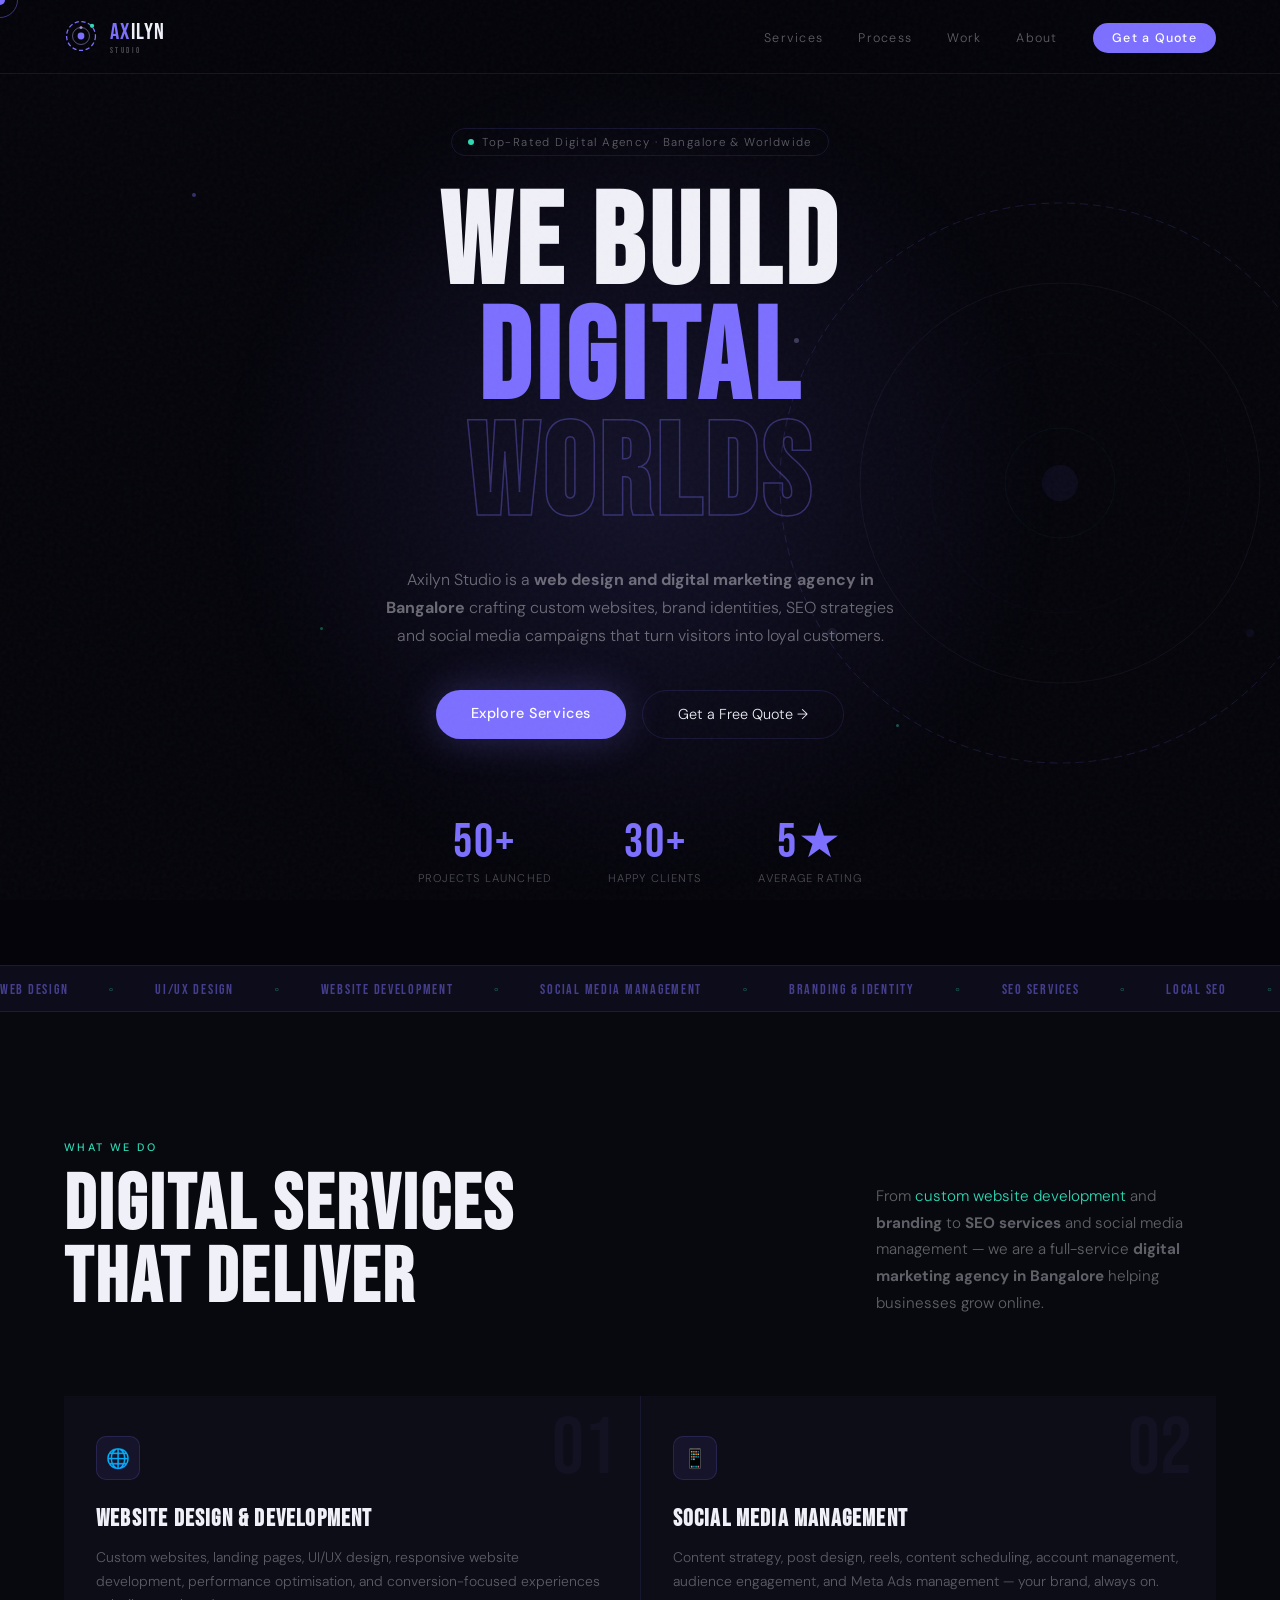
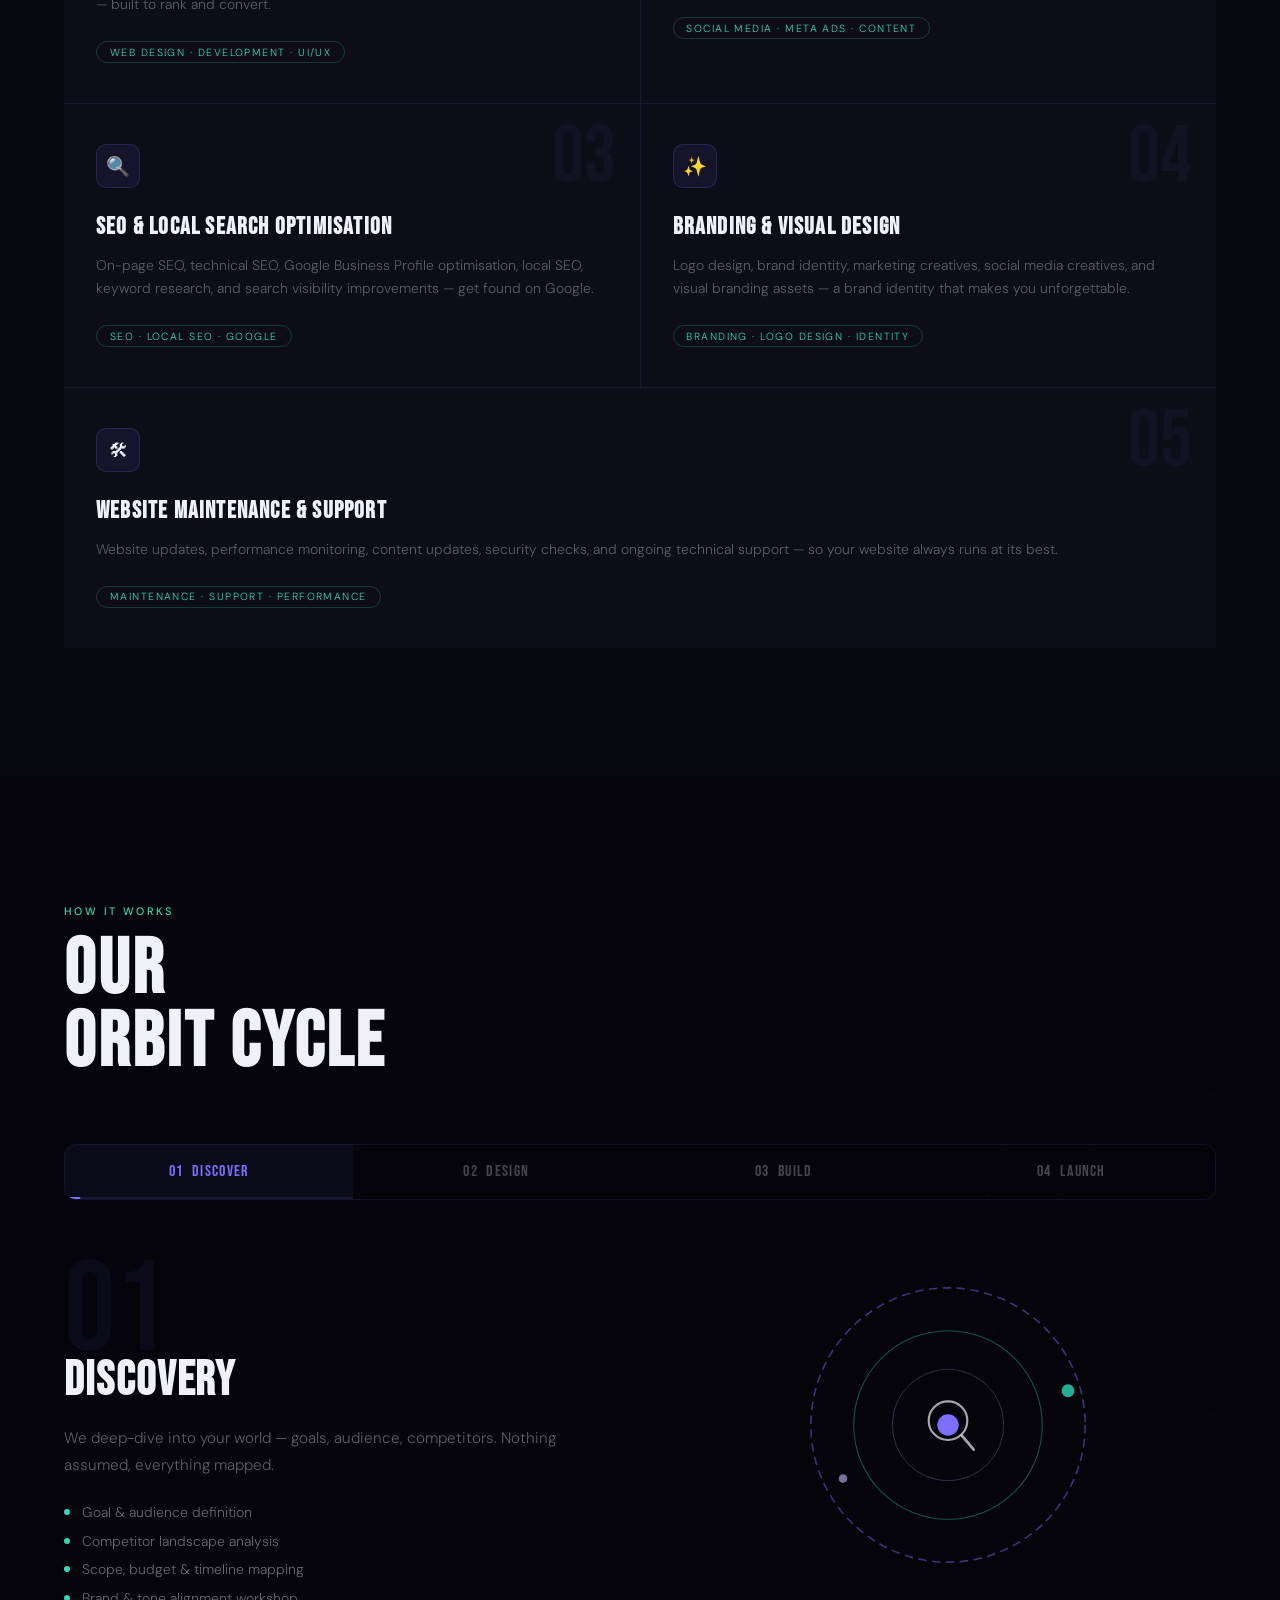
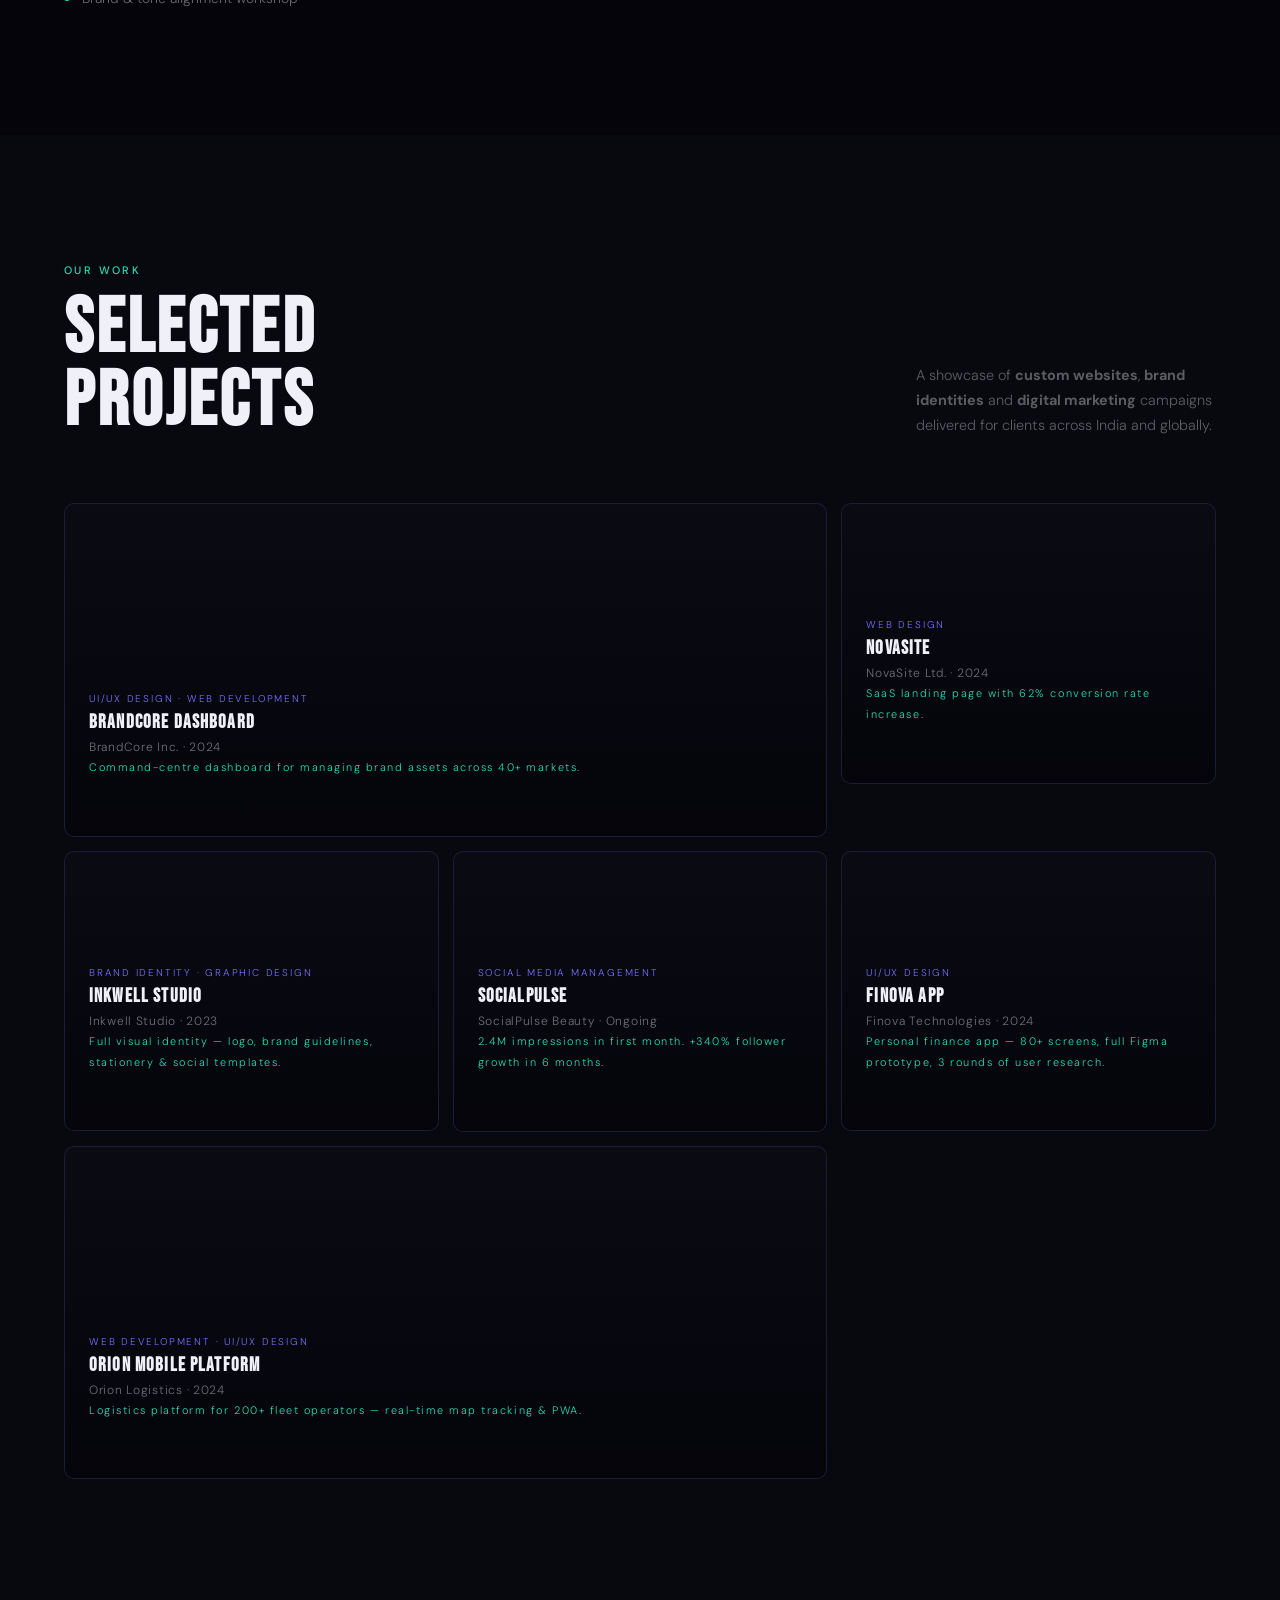
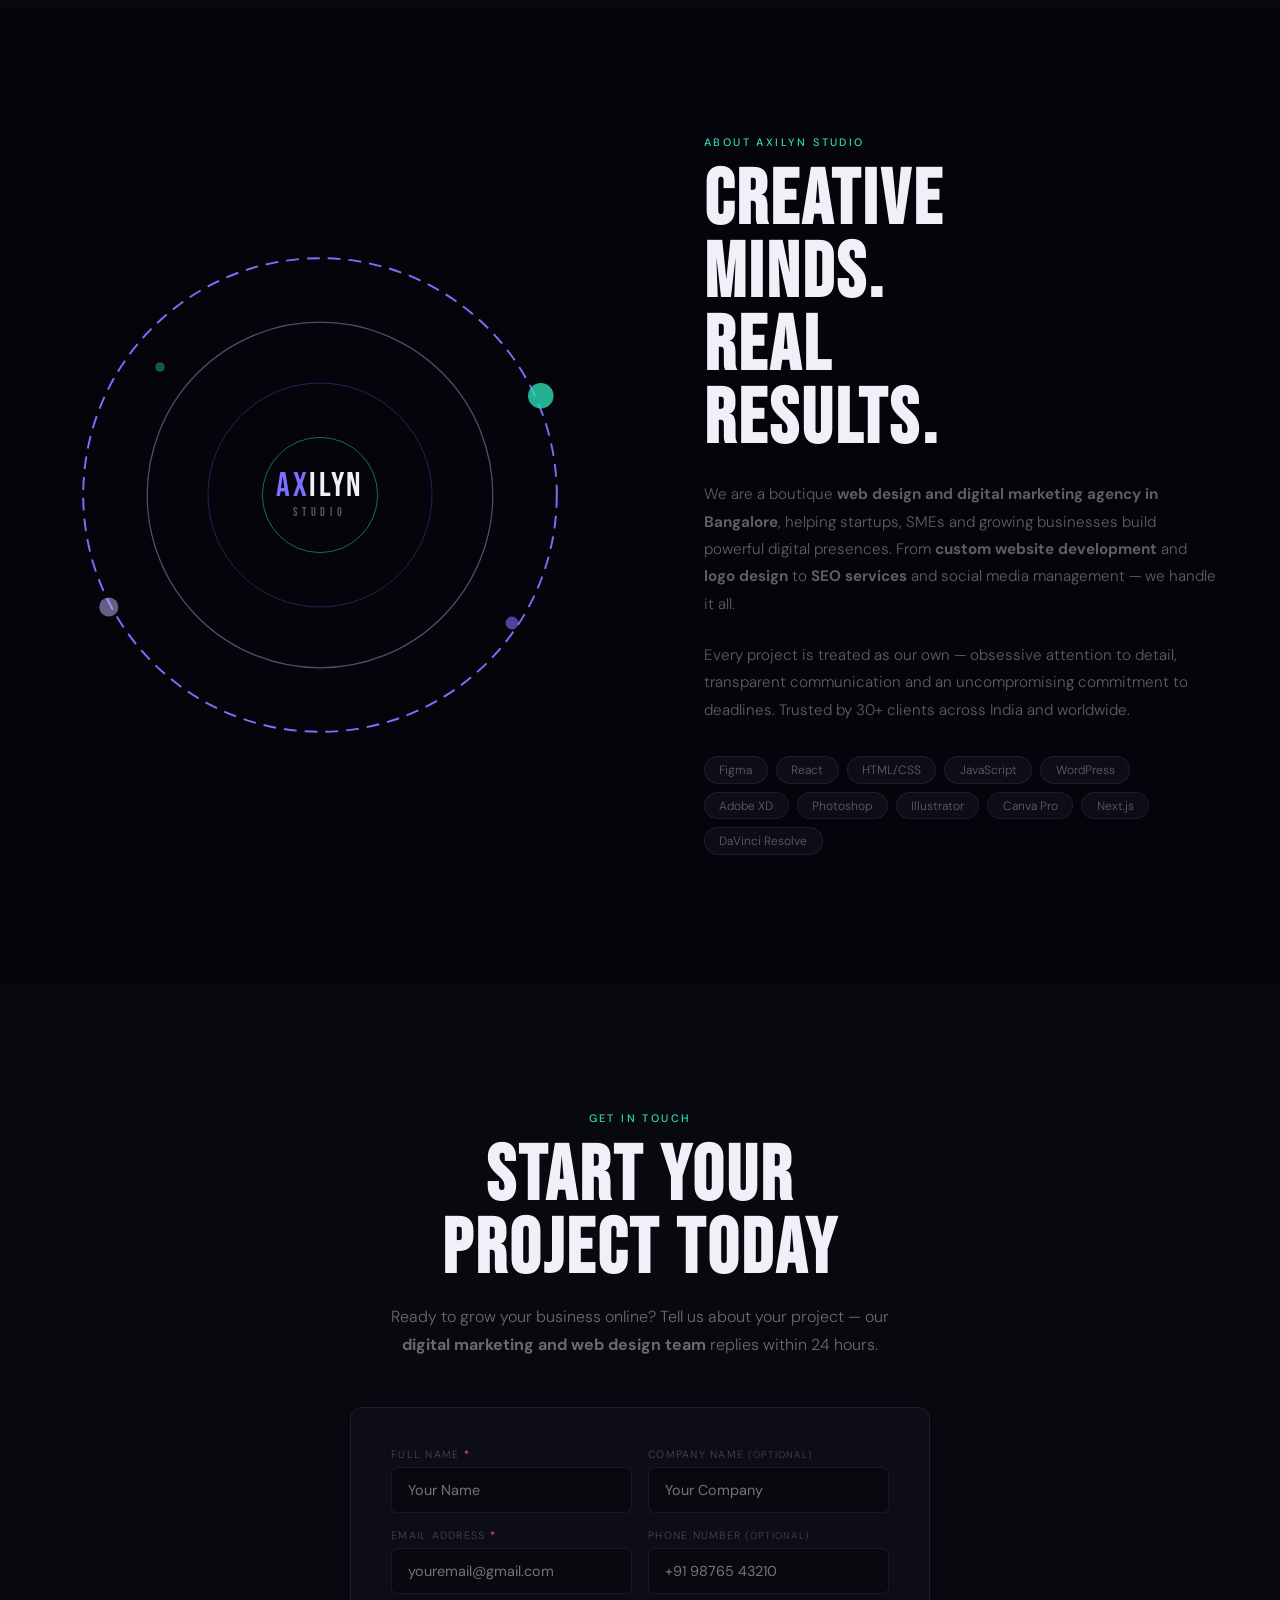
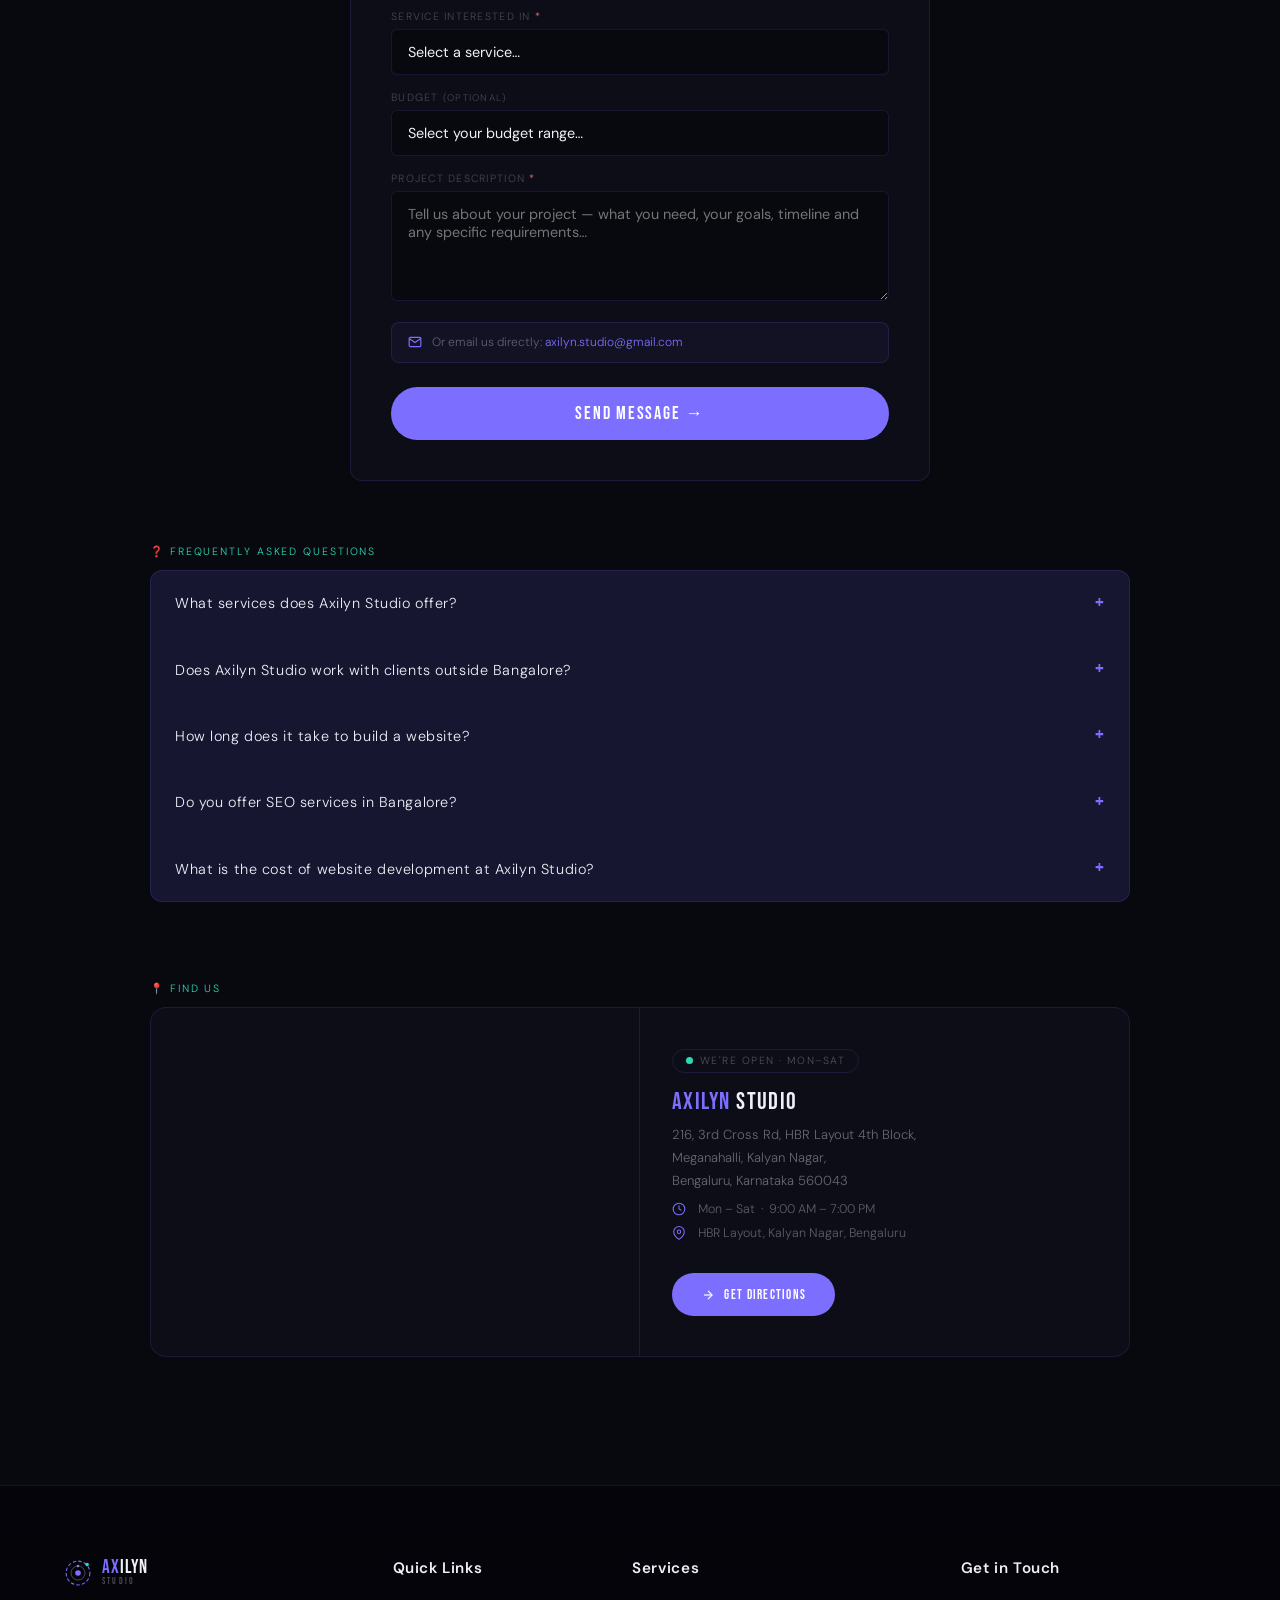
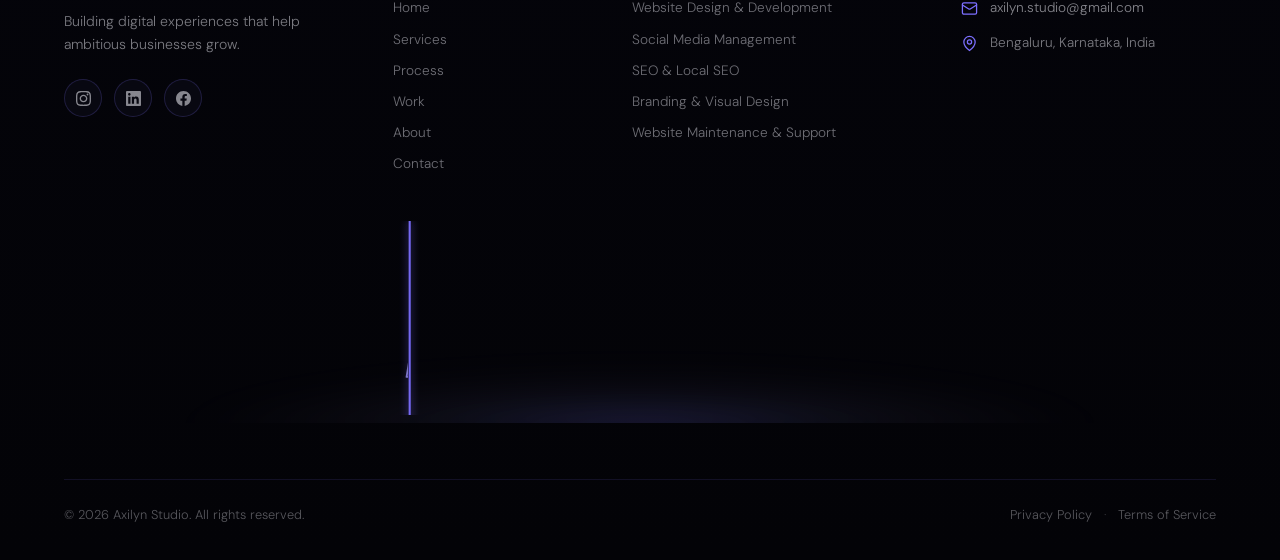
==== commit 8c24e034: "feat(process): add auto-advance, smooth progress bar, hover pause and manual click support to Orbit " ====
--- a/index.html
+++ b/index.html
@@ -317,11 +317,11 @@
     <circle cx="250" cy="250" r="90" stroke="#7C6FFF" stroke-width=".5" opacity=".5"/>
   </svg>
   <div class="rev"><div class="sl2">How It Works</div><h2>OUR<br/>ORBIT CYCLE</h2></div>
-  <div class="ptabs rev d1" id="ptabs">
-    <button class="ptab on" onclick="swTab(0)">01 &nbsp;DISCOVER</button>
-    <button class="ptab" onclick="swTab(1)">02 &nbsp;DESIGN</button>
-    <button class="ptab" onclick="swTab(2)">03 &nbsp;BUILD</button>
-    <button class="ptab" onclick="swTab(3)">04 &nbsp;LAUNCH</button>
+  <div class="ptabs rev d1" id="ptabs" role="tablist" aria-label="Orbit Cycle Steps">
+    <button type="button" class="ptab on" id="ptab-0" role="tab" aria-selected="true" aria-controls="pp0" onclick="swTab(0)">01 &nbsp;DISCOVER</button>
+    <button type="button" class="ptab" id="ptab-1" role="tab" aria-selected="false" aria-controls="pp1" tabindex="-1" onclick="swTab(1)">02 &nbsp;DESIGN</button>
+    <button type="button" class="ptab" id="ptab-2" role="tab" aria-selected="false" aria-controls="pp2" tabindex="-1" onclick="swTab(2)">03 &nbsp;BUILD</button>
+    <button type="button" class="ptab" id="ptab-3" role="tab" aria-selected="false" aria-controls="pp3" tabindex="-1" onclick="swTab(3)">04 &nbsp;LAUNCH</button>
   </div>
   <div class="ppanels rev d2">
     <div class="pp on" id="pp0">
--- a/css/components.css
+++ b/css/components.css
@@ -160,6 +160,24 @@
   background: transparent;
   transition: color 0.25s, background 0.25s;
   position: relative;
+  overflow: hidden;
+  --tab-p: 0;
+}
+
+.ptab::before {
+  content: '';
+  position: absolute;
+  bottom: 0;
+  left: 0;
+  right: 0;
+  height: 2px;
+  background: rgba(124, 111, 255, 0.12);
+  opacity: 0;
+  transition: opacity 0.25s;
+}
+
+.ptab.on::before {
+  opacity: 1;
 }
 
 .ptab::after {
@@ -170,8 +188,9 @@
   right: 0;
   height: 2px;
   background: var(--ring);
-  transform: scaleX(0);
-  transition: transform var(--transition-normal);
+  transform-origin: left center;
+  transform: scaleX(var(--tab-p, 0));
+  will-change: transform;
 }
 
 .ptab.on {
@@ -179,12 +198,30 @@
   background: rgba(124, 111, 255, 0.06);
 }
 
-.ptab.on::after {
-  transform: scaleX(1);
-}
-
 .ptab:hover:not(.on) {
-  color: rgba(240, 240, 248, 0.55);
+  color: rgba(240, 240, 248, 0.65);
+}
+
+@media (max-width: 680px) {
+  .ptab {
+    padding: 0.85rem 0.4rem;
+    font-size: clamp(0.72rem, 2.4vw, 0.92rem);
+    letter-spacing: 0.04em;
+  }
+}
+
+@media (max-width: 420px) {
+  .ptab {
+    padding: 0.75rem 0.25rem;
+    font-size: 0.7rem;
+    letter-spacing: 0.02em;
+  }
+}
+
+@media (prefers-reduced-motion: reduce) {
+  .ptab.on::after {
+    transform: scaleX(1) !important;
+  }
 }
 
 /* ── WORK CARDS ── */
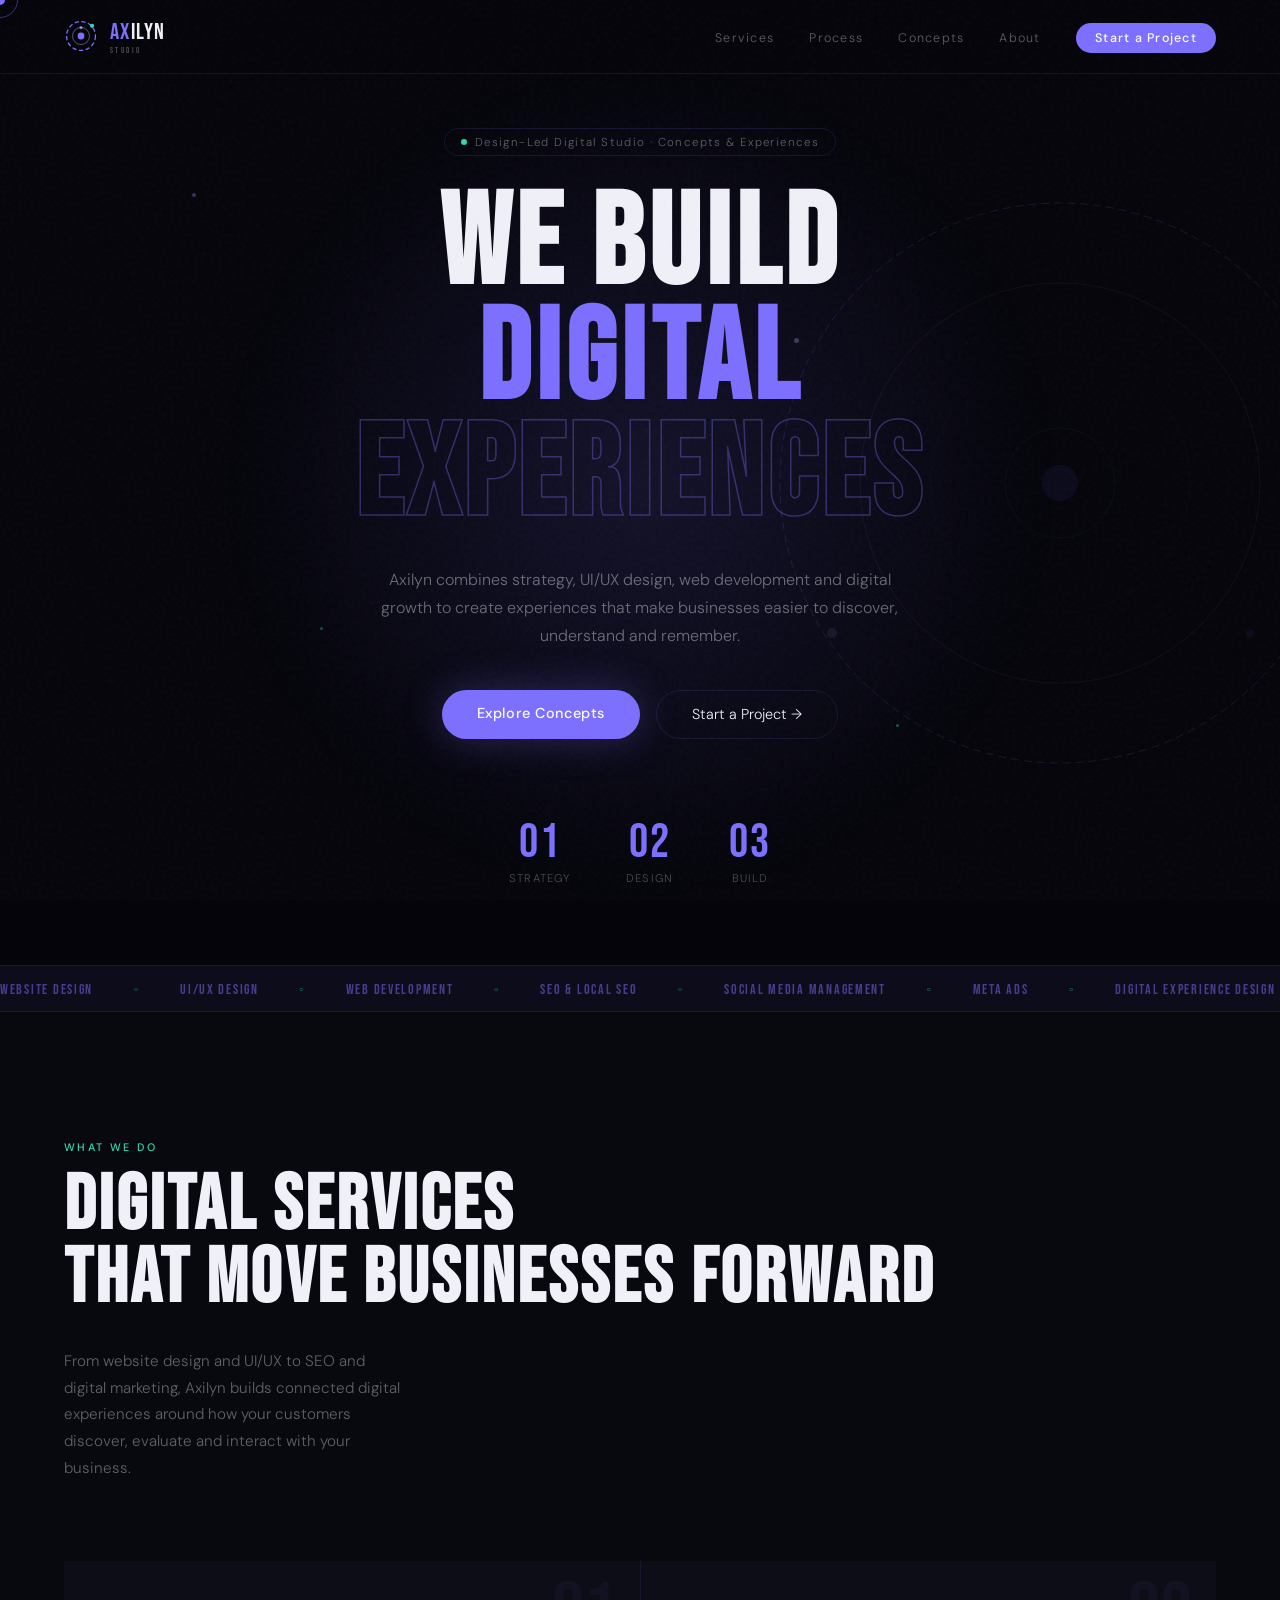
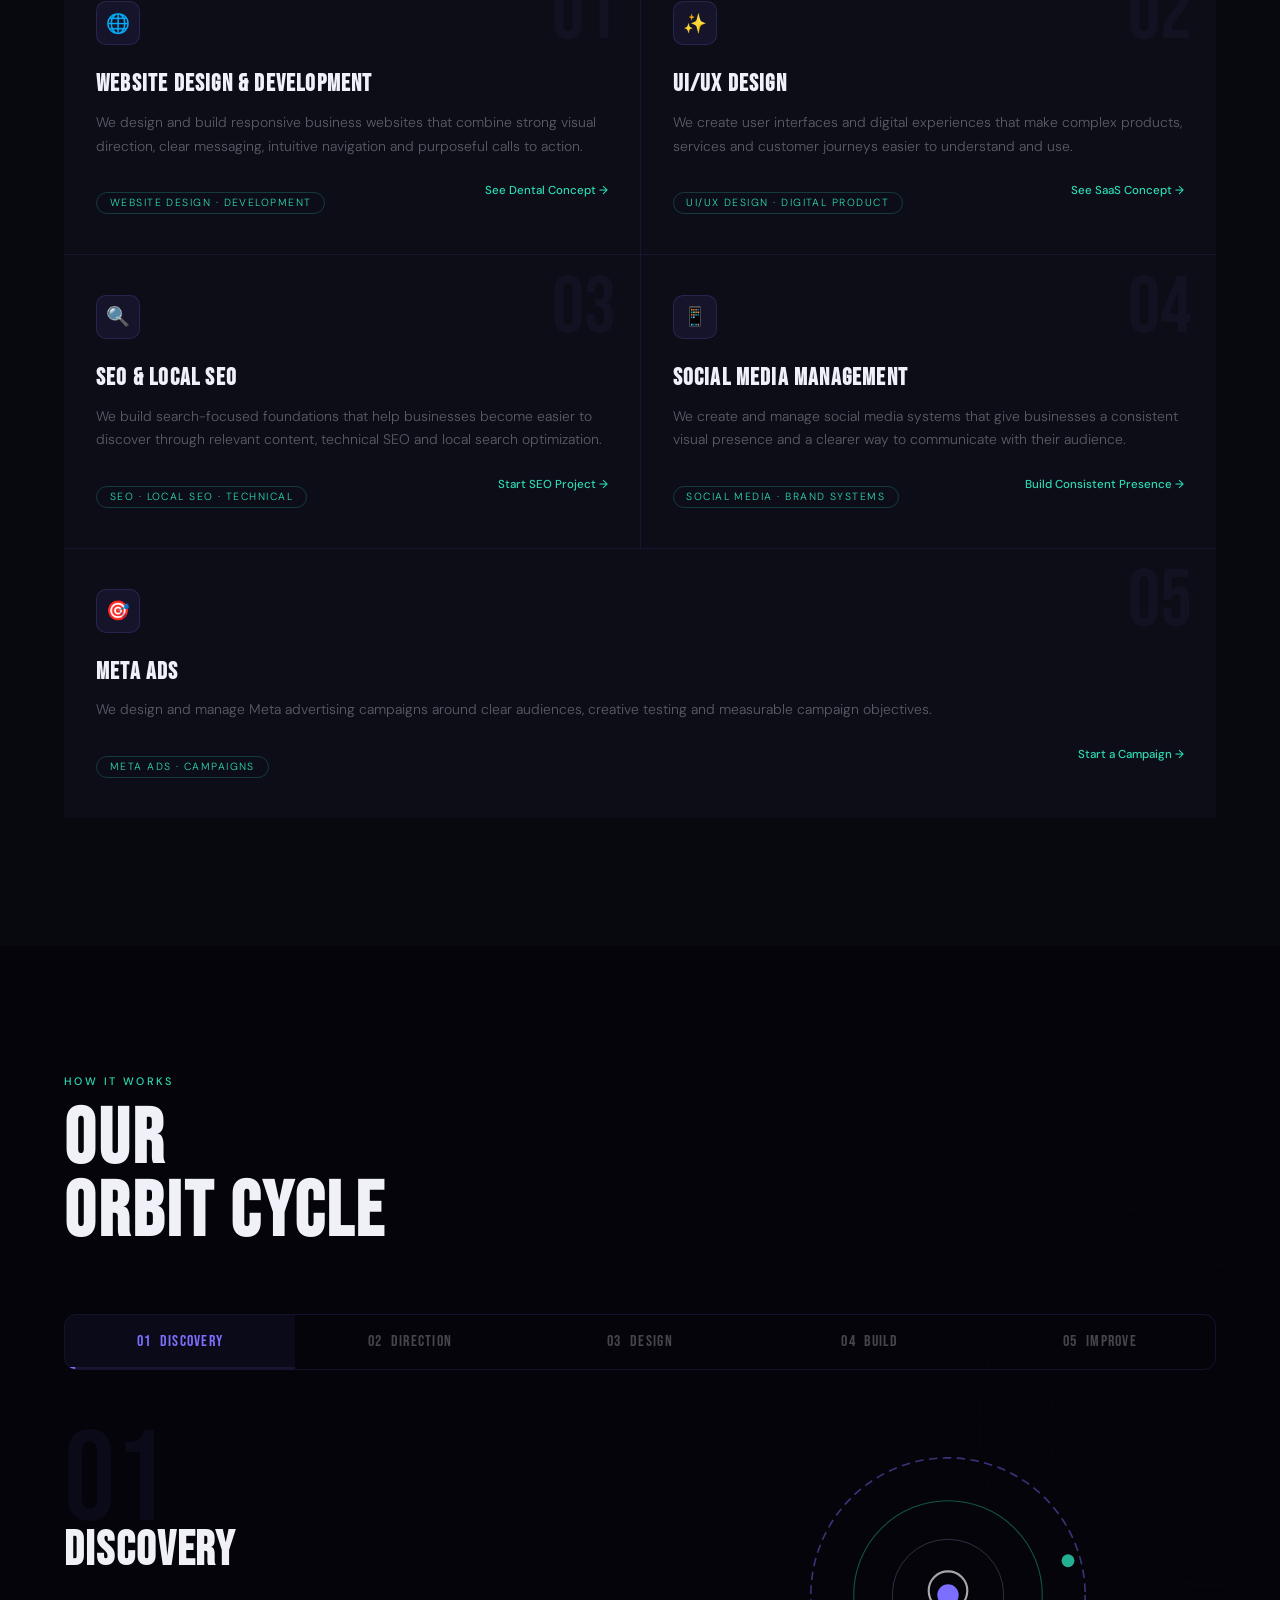
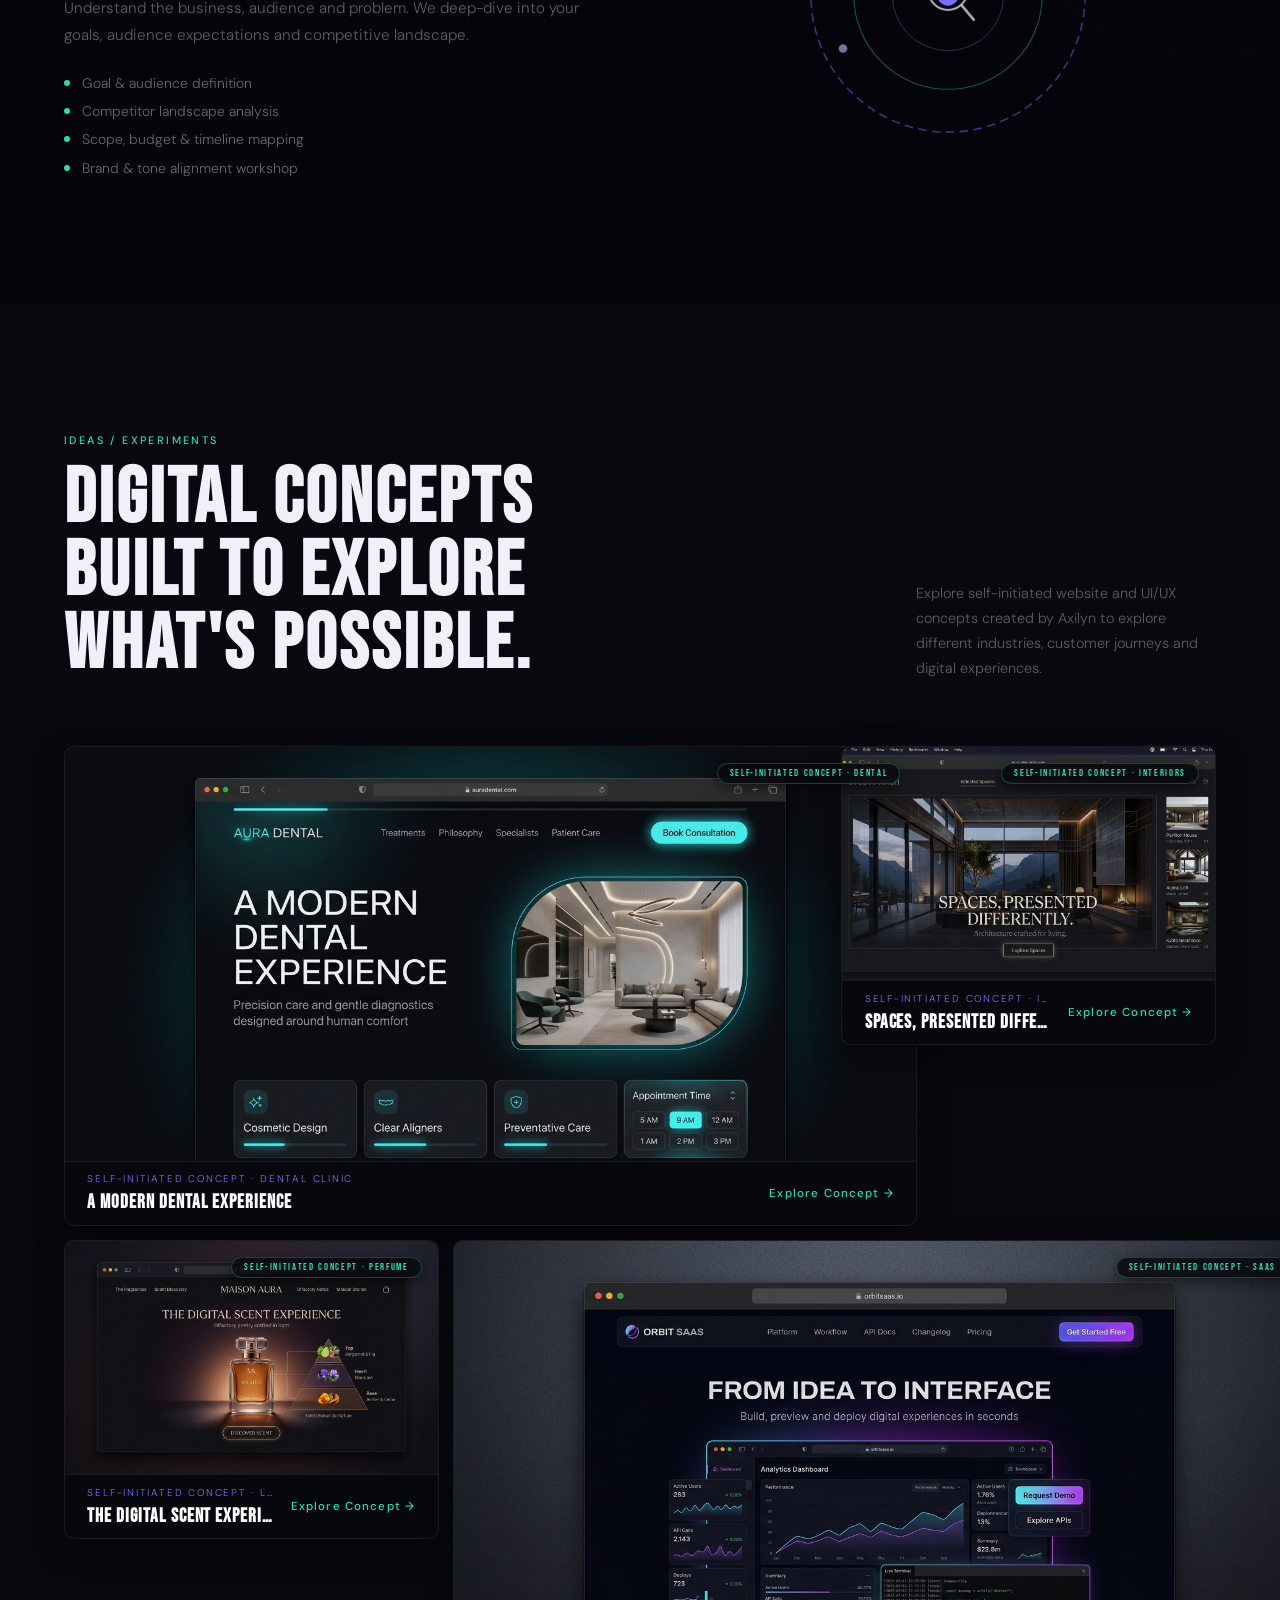
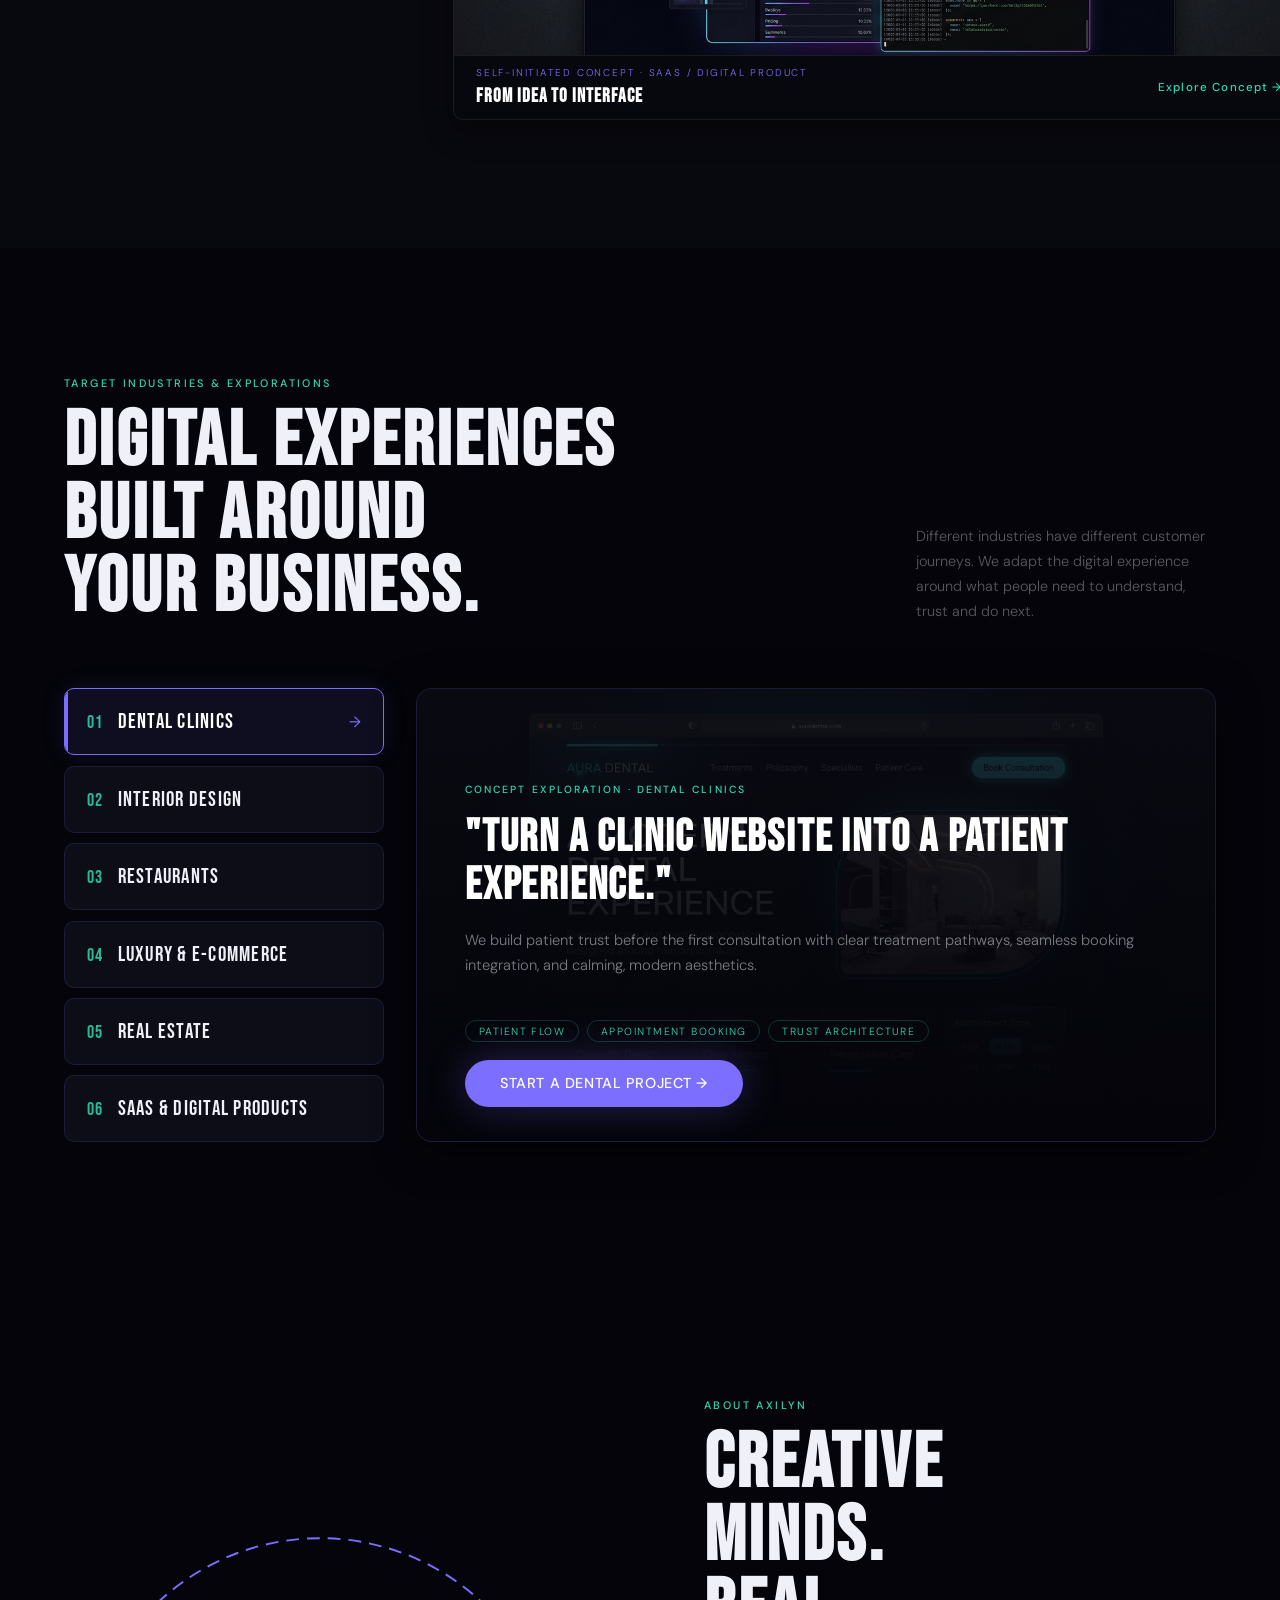
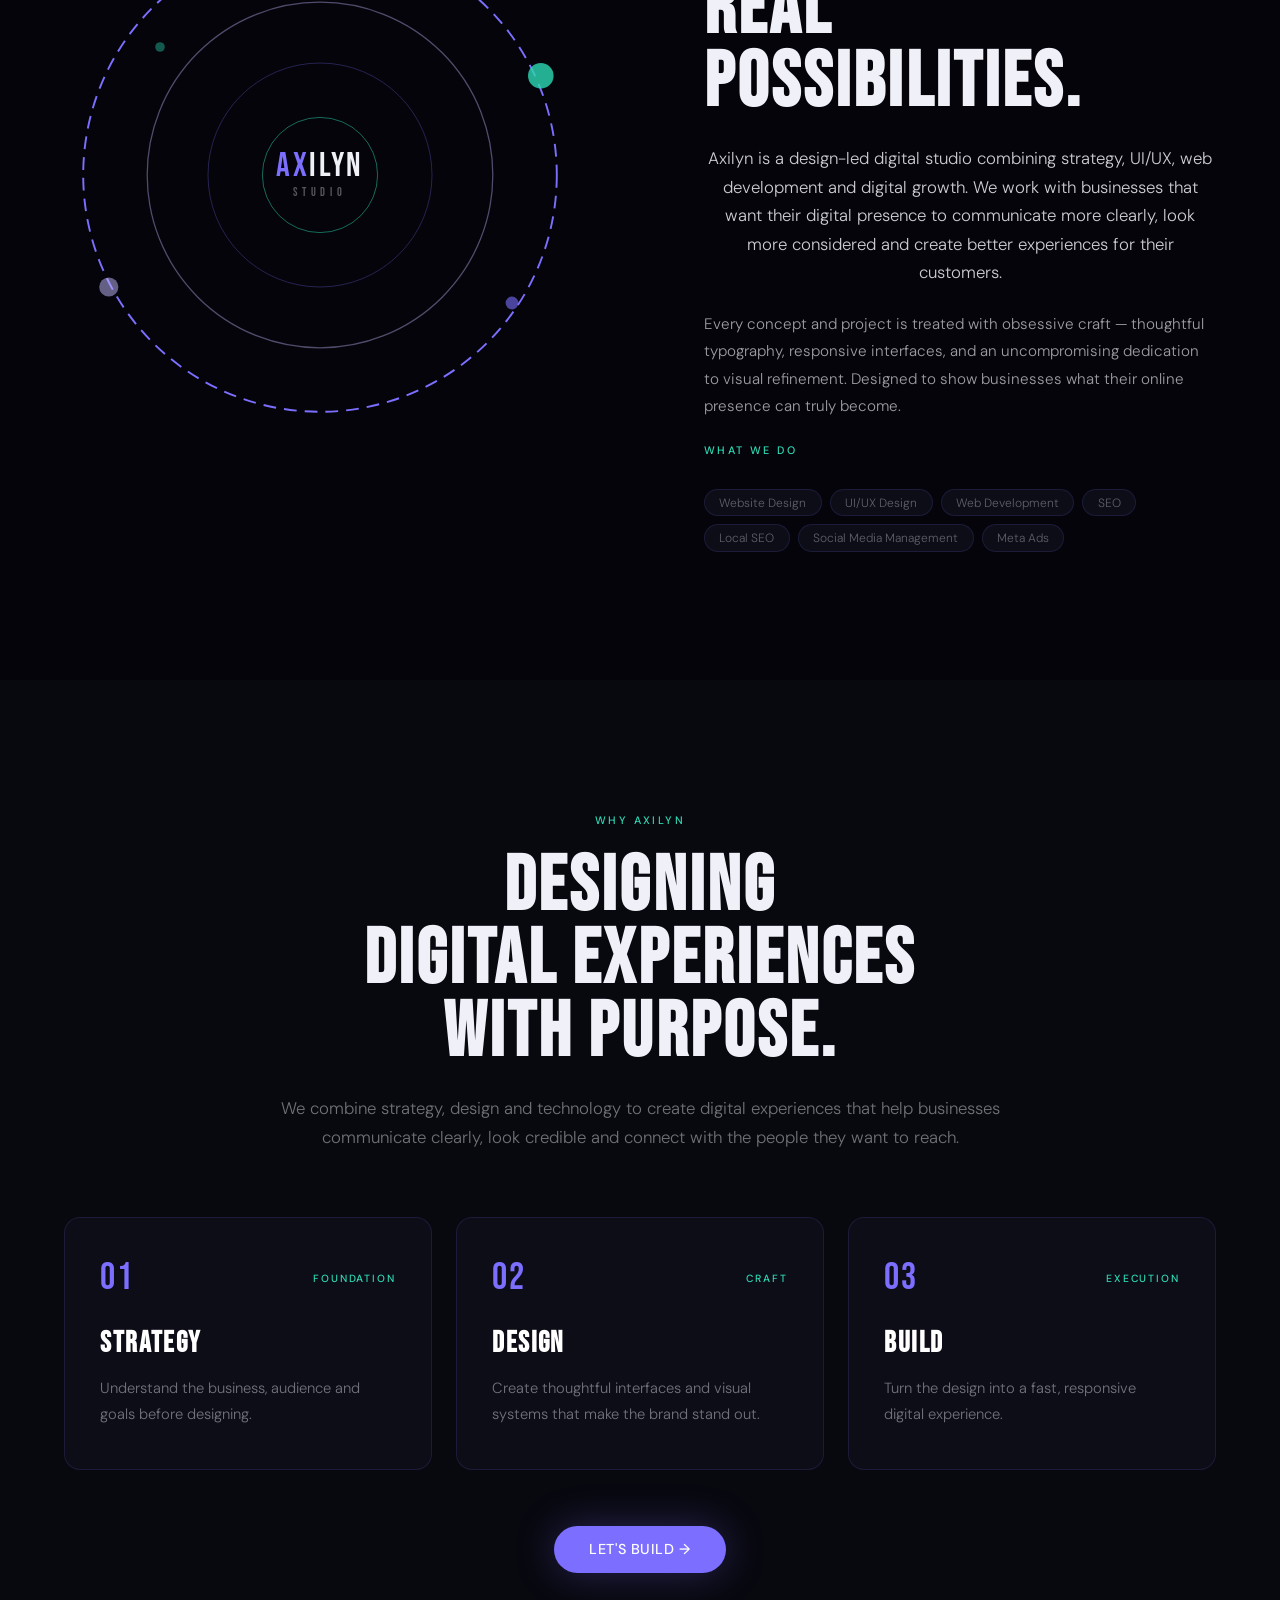
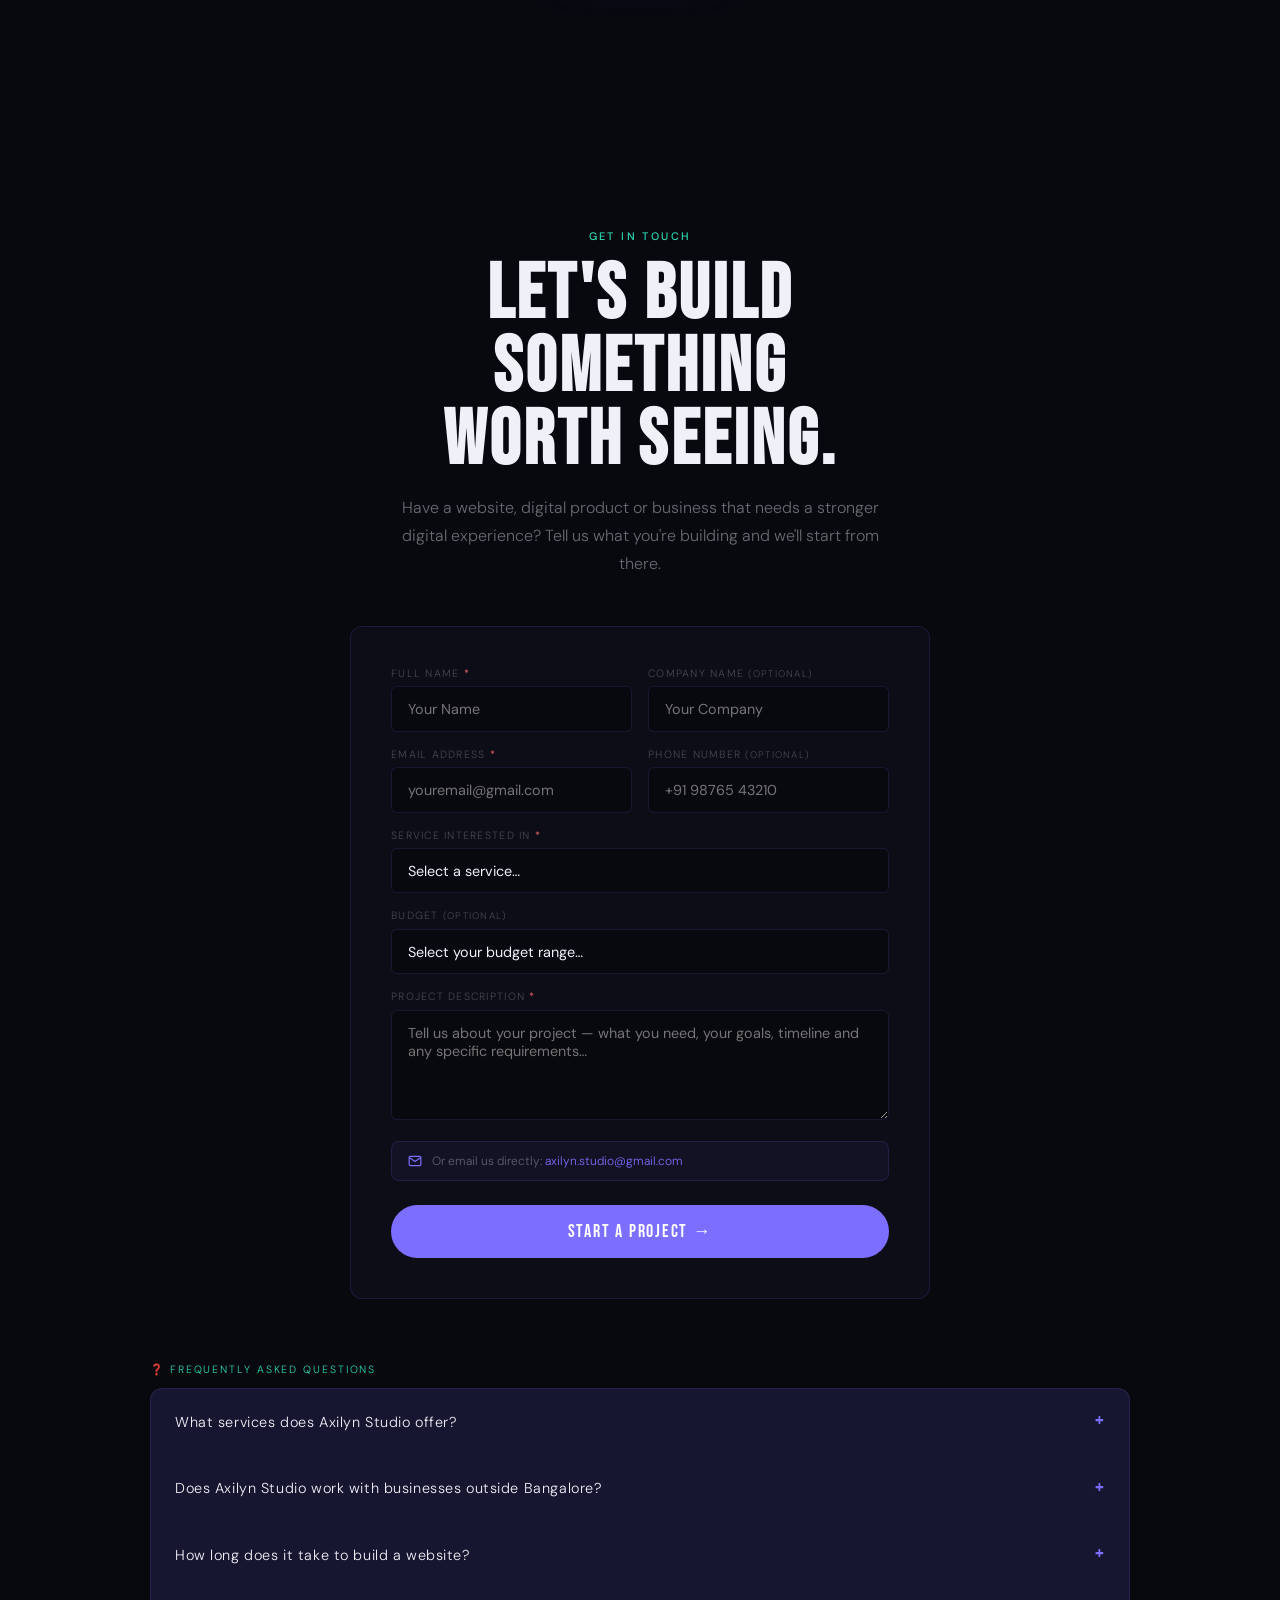
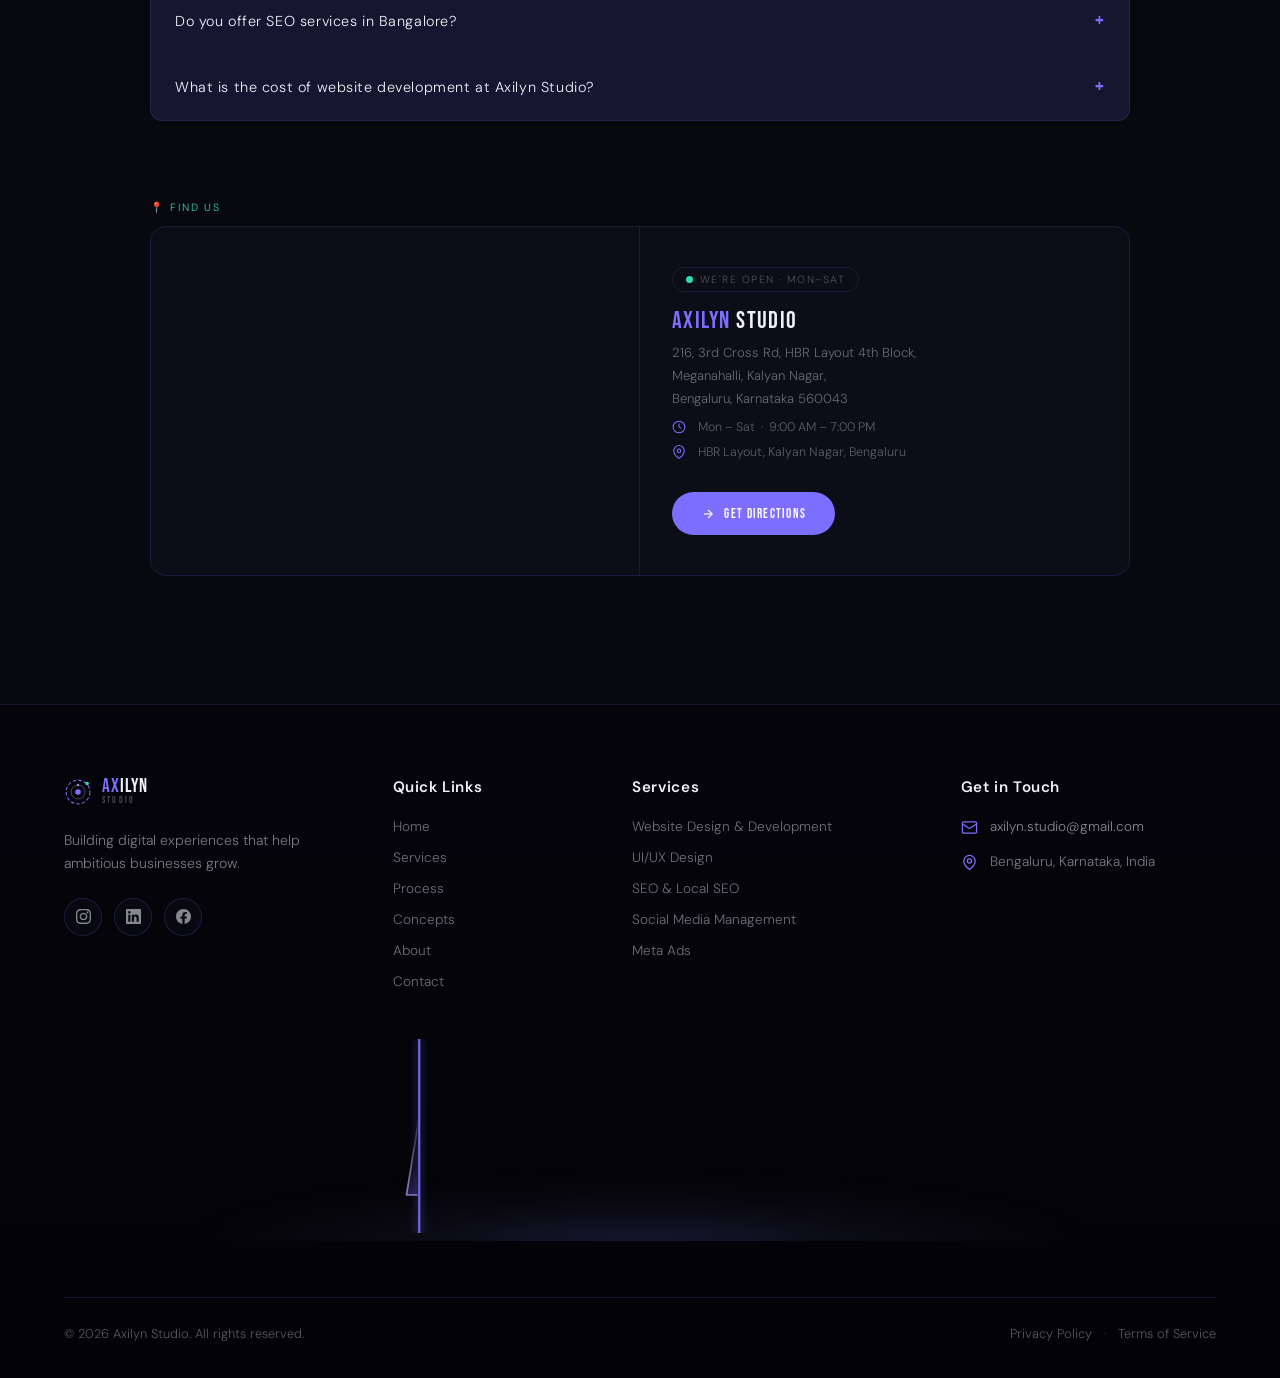
==== commit 37f90a8c: "Update Axilyn website SEO and concept pages" ====
--- a/index.html
+++ b/index.html
@@ -5,27 +5,27 @@
 <meta name="viewport" content="width=device-width,initial-scale=1.0,maximum-scale=1.0,minimum-scale=1.0,user-scalable=no,viewport-fit=cover"/>
 
 <!-- ═══ PRIMARY SEO ═══ -->
-<title>Axilyn Studio — Web Design &amp; Digital Marketing Agency in Bangalore</title>
-<meta name="description" content="Axilyn Studio is a premium web design, branding &amp; SEO agency in Bangalore. We build custom websites, brand identities &amp; digital marketing strategies that grow your business."/>
-<meta name="keywords" content="web design agency Bangalore, website development company, branding agency Bangalore, SEO agency Bangalore, digital marketing agency, logo design, UI UX design, social media management"/>
+<title>AXILYN | Web Design, UI/UX &amp; Digital Growth Studio</title>
+<meta name="description" content="Axilyn is a design-led digital studio creating high-performing websites, UI/UX experiences, SEO strategies and digital growth solutions for ambitious businesses."/>
+<meta name="keywords" content="website design, UI/UX design, web development, SEO, local SEO, social media management, meta ads, digital studio"/>
 <meta name="robots" content="index, follow"/>
-<meta name="author" content="Axilyn Studio"/>
-<link rel="canonical" href="https://axilynstudio.com/"/>
+<meta name="author" content="AXILYN"/>
+<link rel="canonical" href="https://axilyn-studio.vercel.app/"/>
 
 <!-- ═══ OPEN GRAPH ═══ -->
 <meta property="og:type" content="website"/>
-<meta property="og:url" content="https://axilynstudio.com/"/>
-<meta property="og:title" content="Axilyn Studio — Web Design &amp; Digital Marketing Agency in Bangalore"/>
-<meta property="og:description" content="Custom websites, brand identities, SEO &amp; digital marketing built for businesses that want to grow. Based in Bangalore, serving clients worldwide."/>
-<meta property="og:image" content="https://axilynstudio.com/og-image.jpg"/>
-<meta property="og:site_name" content="Axilyn Studio"/>
-<meta property="og:locale" content="en_IN"/>
+<meta property="og:url" content="https://axilyn-studio.vercel.app/"/>
+<meta property="og:title" content="AXILYN | Web Design, UI/UX &amp; Digital Growth Studio"/>
+<meta property="og:description" content="Axilyn is a design-led digital studio creating high-performing websites, UI/UX experiences, SEO strategies and digital growth solutions for ambitious businesses."/>
+<meta property="og:image" content="https://axilyn-studio.vercel.app/assets/concepts/dental-concept.jpg"/>
+<meta property="og:site_name" content="AXILYN"/>
+<meta property="og:locale" content="en_US"/>
 
 <!-- ═══ TWITTER CARD ═══ -->
 <meta name="twitter:card" content="summary_large_image"/>
-<meta name="twitter:title" content="Axilyn Studio — Web Design &amp; Digital Marketing Agency in Bangalore"/>
-<meta name="twitter:description" content="Custom websites, brand identities, SEO &amp; digital marketing built for businesses that want to grow."/>
-<meta name="twitter:image" content="https://axilynstudio.com/og-image.jpg"/>
+<meta name="twitter:title" content="AXILYN | Web Design, UI/UX &amp; Digital Growth Studio"/>
+<meta name="twitter:description" content="Axilyn is a design-led digital studio creating high-performing websites, UI/UX experiences, SEO strategies and digital growth solutions for ambitious businesses."/>
+<meta name="twitter:image" content="https://axilyn-studio.vercel.app/assets/concepts/dental-concept.jpg"/>
 
 <!-- ═══ SCHEMA.ORG STRUCTURED DATA ═══ -->
 <script type="application/ld+json">
@@ -34,115 +34,61 @@
   "@graph": [
     {
       "@type": "Organization",
-      "@id": "https://axilynstudio.com/#organization",
-      "name": "Axilyn Studio",
-      "url": "https://axilynstudio.com",
-      "logo": "https://axilynstudio.com/logo.png",
-      "description": "Axilyn Studio is a boutique digital agency in Bangalore specialising in web design, website development, branding, SEO, and digital marketing.",
-      "foundingDate": "2023",
-      "areaServed": ["Bangalore", "India", "Worldwide"],
+      "@id": "https://axilyn-studio.vercel.app/#organization",
+      "name": "AXILYN",
+      "url": "https://axilyn-studio.vercel.app/",
+      "logo": "https://axilyn-studio.vercel.app/assets/concepts/dental-concept.jpg",
+      "description": "Axilyn is a design-led digital studio creating websites, digital experiences and growth systems for ambitious businesses.",
+      "email": "axilyn.studio@gmail.com",
       "sameAs": [
         "https://www.instagram.com/axilyn.studio/",
-        "https://facebook.com/axilynstudio",
-        "https://linkedin.com/company/axilynstudio"
-      ],
-      "contactPoint": {
-        "@type": "ContactPoint",
-        "contactType": "customer service",
-        "areaServed": "IN",
-        "availableLanguage": "English"
+        "https://linkedin.com/company/axilynstudio",
+        "https://facebook.com/axilynstudio"
+      ]
+    },
+    {
+      "@type": "WebSite",
+      "@id": "https://axilyn-studio.vercel.app/#website",
+      "url": "https://axilyn-studio.vercel.app/",
+      "name": "AXILYN",
+      "description": "Axilyn is a design-led digital studio creating high-performing websites, UI/UX experiences, SEO strategies and digital growth solutions for ambitious businesses.",
+      "publisher": {
+        "@id": "https://axilyn-studio.vercel.app/#organization"
       }
     },
     {
-      "@type": "LocalBusiness",
-      "@id": "https://axilynstudio.com/#localbusiness",
-      "name": "Axilyn Studio",
-      "image": "https://axilynstudio.com/og-image.jpg",
-      "url": "https://axilynstudio.com",
-      "telephone": "",
-      "address": {
-        "@type": "PostalAddress",
-        "streetAddress": "216, 3rd Cross Rd, HBR Layout 4th Block, Meganahalli, Kalyan Nagar",
-        "addressLocality": "Bengaluru",
-        "addressRegion": "Karnataka",
-        "postalCode": "560043",
-        "addressCountry": "IN"
-      },
-      "geo": {
-        "@type": "GeoCoordinates",
-        "latitude": 13.0287,
-        "longitude": 77.6338
-      },
-      "openingHoursSpecification": {
-        "@type": "OpeningHoursSpecification",
-        "dayOfWeek": ["Monday","Tuesday","Wednesday","Thursday","Friday","Saturday"],
-        "opens": "09:00",
-        "closes": "19:00"
-      },
-      "priceRange": "$$",
-      "servedCuisine": "",
-      "@id": "https://axilynstudio.com/#localbusiness"
-    },
-    {
-      "@type": "WebSite",
-      "@id": "https://axilynstudio.com/#website",
-      "url": "https://axilynstudio.com",
-      "name": "Axilyn Studio",
-      "publisher": {"@id": "https://axilynstudio.com/#organization"}
-    },
-    {
       "@type": "ItemList",
-      "name": "Axilyn Studio Services",
+      "name": "Axilyn Studio Core Services",
       "itemListElement": [
-        {"@type":"ListItem","position":1,"name":"Website Design & Development","url":"https://axilynstudio.com/#services"},
-        {"@type":"ListItem","position":2,"name":"Social Media Management","url":"https://axilynstudio.com/#services"},
-        {"@type":"ListItem","position":3,"name":"SEO & Local Search Optimisation","url":"https://axilynstudio.com/#services"},
-        {"@type":"ListItem","position":4,"name":"Branding & Visual Design","url":"https://axilynstudio.com/#services"},
-        {"@type":"ListItem","position":5,"name":"Website Maintenance & Support","url":"https://axilynstudio.com/#services"}
-      ]
-    },
-    {
-      "@type": "FAQPage",
-      "mainEntity": [
         {
-          "@type": "Question",
-          "name": "What services does Axilyn Studio offer?",
-          "acceptedAnswer": {
-            "@type": "Answer",
-            "text": "Axilyn Studio offers website design and development, social media management, SEO and local search optimisation, branding and visual design, and website maintenance and support."
-          }
+          "@type": "ListItem",
+          "position": 1,
+          "name": "Website Design & Development",
+          "url": "https://axilyn-studio.vercel.app/#services"
         },
         {
-          "@type": "Question",
-          "name": "Does Axilyn Studio work with clients outside Bangalore?",
-          "acceptedAnswer": {
-            "@type": "Answer",
-            "text": "Yes. While we are based in Bangalore, Karnataka, we work with startups, SMEs and businesses across India and worldwide."
-          }
+          "@type": "ListItem",
+          "position": 2,
+          "name": "UI/UX Design",
+          "url": "https://axilyn-studio.vercel.app/#services"
         },
         {
-          "@type": "Question",
-          "name": "How long does it take to build a website?",
-          "acceptedAnswer": {
-            "@type": "Answer",
-            "text": "A typical business website takes 2–4 weeks. E-commerce websites and custom platforms may take 4–8 weeks depending on complexity."
-          }
+          "@type": "ListItem",
+          "position": 3,
+          "name": "SEO & Local SEO",
+          "url": "https://axilyn-studio.vercel.app/#services"
         },
         {
-          "@type": "Question",
-          "name": "Does Axilyn Studio offer SEO services?",
-          "acceptedAnswer": {
-            "@type": "Answer",
-            "text": "Yes. We provide on-page SEO, technical SEO, local SEO, Google Business Profile optimisation, and keyword strategy for businesses in Bangalore and beyond."
-          }
+          "@type": "ListItem",
+          "position": 4,
+          "name": "Social Media Management",
+          "url": "https://axilyn-studio.vercel.app/#services"
         },
         {
-          "@type": "Question",
-          "name": "What is the cost of website development at Axilyn Studio?",
-          "acceptedAnswer": {
-            "@type": "Answer",
-            "text": "Our pricing depends on project scope, features and timeline. Get in touch via our contact form for a free consultation and custom quote."
-          }
+          "@type": "ListItem",
+          "position": 5,
+          "name": "Meta Ads",
+          "url": "https://axilyn-studio.vercel.app/#services"
         }
       ]
     }
@@ -156,12 +102,12 @@
 <link href="https://fonts.googleapis.com/css2?family=Bebas+Neue&amp;family=DM+Sans:opsz,wght@9..40,300;9..40,400;9..40,500&amp;display=swap" rel="stylesheet"/>
 
 <!-- Modular Stylesheets -->
-<link rel="stylesheet" href="css/variables.css"/>
-<link rel="stylesheet" href="css/reset.css"/>
-<link rel="stylesheet" href="css/animations.css"/>
-<link rel="stylesheet" href="css/layout.css"/>
-<link rel="stylesheet" href="css/components.css"/>
-<link rel="stylesheet" href="css/project-view.css"/>
+<link rel="stylesheet" href="css/variables.css?v=2.0"/>
+<link rel="stylesheet" href="css/reset.css?v=2.0"/>
+<link rel="stylesheet" href="css/animations.css?v=2.0"/>
+<link rel="stylesheet" href="css/layout.css?v=2.0"/>
+<link rel="stylesheet" href="css/components.css?v=3.0"/>
+<link rel="stylesheet" href="css/project-view.css?v=3.0"/>
 
 <!-- EmailJS SDK -->
 <script src="https://cdn.jsdelivr.net/npm/@emailjs/browser@4/dist/email.min.js"></script>
@@ -215,9 +161,9 @@
   <ul>
     <li><a href="#services" onclick="goHome()">Services</a></li>
     <li><a href="#process" onclick="goHome()">Process</a></li>
-    <li><a href="#work" onclick="goHome()">Work</a></li>
+    <li><a href="#work" onclick="goHome()">Concepts</a></li>
     <li><a href="#about" onclick="goHome()">About</a></li>
-    <li><a href="#contact" onclick="goHome()" class="ncta">Get a Quote</a></li>
+    <li><a href="#contact" onclick="goHome()" class="ncta">Start a Project</a></li>
   </ul>
 </nav>
 
@@ -245,17 +191,17 @@
   <div class="particle" style="width:5px;height:5px;background:var(--ring2);opacity:.28;top:35%;left:62%;--d:6s;--y:-35px;"></div>
   <div class="particle" style="width:3px;height:3px;background:var(--teal);opacity:.38;top:75%;left:70%;--d:11s;--y:-18px;"></div>
   <div class="hc">
-    <div class="hbadge"><span class="bdot"></span>Top-Rated Digital Agency · Bangalore &amp; Worldwide</div>
-    <h1>WE BUILD<br/><span class="rw">DIGITAL</span><br/><span class="ol">WORLDS</span></h1>
-    <p class="hsub">Axilyn Studio is a <strong>web design and digital marketing agency in Bangalore</strong> crafting custom websites, brand identities, SEO strategies and social media campaigns that turn visitors into loyal customers.</p>
+    <div class="hbadge"><span class="bdot"></span>Design-Led Digital Studio · Concepts &amp; Experiences</div>
+    <h1>WE BUILD<br/><span class="rw">DIGITAL</span><br/><span class="ol">EXPERIENCES</span></h1>
+    <p class="hsub">Axilyn combines strategy, UI/UX design, web development and digital growth to create experiences that make businesses easier to discover, understand and remember.</p>
     <div class="hbtns">
-      <a href="#services" class="bp" aria-label="Explore our web design and digital marketing services">Explore Services</a>
-      <a href="#contact" class="bg" aria-label="Contact Axilyn Studio for a free consultation">Get a Free Quote →</a>
+      <a href="#work" class="bp" aria-label="Explore our concept projects">Explore Concepts</a>
+      <a href="#contact" class="bg" aria-label="Start a project with Axilyn">Start a Project →</a>
     </div>
     <div class="hstats">
-      <div class="hstat-item"><div class="sn" id="s1">50+</div><div class="sl">Projects Launched</div></div>
-      <div class="hstat-item"><div class="sn" id="s2">30+</div><div class="sl">Happy Clients</div></div>
-      <div class="hstat-item"><div class="sn">5★</div><div class="sl">Average Rating</div></div>
+      <div class="hstat-item"><div class="sn">01</div><div class="sl">STRATEGY</div></div>
+      <div class="hstat-item"><div class="sn">02</div><div class="sl">DESIGN</div></div>
+      <div class="hstat-item"><div class="sn">03</div><div class="sl">BUILD</div></div>
     </div>
   </div>
 </section>
@@ -263,47 +209,62 @@
 <!-- MARQUEE -->
 <div class="mwrap">
   <div class="mtrack">
-    <span>Web Design</span><span class="sep">◦</span><span>UI/UX Design</span><span class="sep">◦</span><span>Website Development</span><span class="sep">◦</span><span>Social Media Management</span><span class="sep">◦</span><span>Branding &amp; Identity</span><span class="sep">◦</span><span>SEO Services</span><span class="sep">◦</span><span>Local SEO</span><span class="sep">◦</span><span>Logo Design</span><span class="sep">◦</span><span>Digital Marketing</span><span class="sep">◦</span><span>E-Commerce Websites</span><span class="sep">◦</span>
-    <span>Web Design</span><span class="sep">◦</span><span>UI/UX Design</span><span class="sep">◦</span><span>Website Development</span><span class="sep">◦</span><span>Social Media Management</span><span class="sep">◦</span><span>Branding &amp; Identity</span><span class="sep">◦</span><span>SEO Services</span><span class="sep">◦</span><span>Local SEO</span><span class="sep">◦</span><span>Logo Design</span><span class="sep">◦</span><span>Digital Marketing</span><span class="sep">◦</span><span>E-Commerce Websites</span><span class="sep">◦</span>
+    <span>Website Design</span><span class="sep">◦</span><span>UI/UX Design</span><span class="sep">◦</span><span>Web Development</span><span class="sep">◦</span><span>SEO &amp; Local SEO</span><span class="sep">◦</span><span>Social Media Management</span><span class="sep">◦</span><span>Meta Ads</span><span class="sep">◦</span><span>Digital Experience Design</span><span class="sep">◦</span>
+    <span>Website Design</span><span class="sep">◦</span><span>UI/UX Design</span><span class="sep">◦</span><span>Web Development</span><span class="sep">◦</span><span>SEO &amp; Local SEO</span><span class="sep">◦</span><span>Social Media Management</span><span class="sep">◦</span><span>Meta Ads</span><span class="sep">◦</span><span>Digital Experience Design</span><span class="sep">◦</span>
   </div>
 </div>
 
 <!-- SERVICES -->
-<section id="services" aria-label="Our Services">
+<section id="services" aria-label="Our Digital Services">
   <div class="stop rev">
-    <div><div class="sl2">What We Do</div><h2>DIGITAL SERVICES<br/>THAT DELIVER</h2></div>
-    <p>From <a href="#services" style="color:var(--teal);text-decoration:none;">custom website development</a> and <strong>branding</strong> to <strong>SEO services</strong> and social media management — we are a full-service <strong>digital marketing agency in Bangalore</strong> helping businesses grow online.</p>
+    <div><div class="sl2">What We Do</div><h2>DIGITAL SERVICES<br/>THAT MOVE BUSINESSES FORWARD</h2></div>
+    <p>From website design and UI/UX to SEO and digital marketing, Axilyn builds connected digital experiences around how your customers discover, evaluate and interact with your business.</p>
   </div>
   <div class="sgrid rev d1">
 
     <div class="sc" aria-label="Website Design and Development Service"><div class="scn">01</div><div class="sci">🌐</div>
       <h3>Website Design &amp; Development</h3>
-      <p>Custom websites, landing pages, UI/UX design, responsive website development, performance optimisation, and conversion-focused experiences — built to rank and convert.</p>
-      <span class="stag">WEB DESIGN · DEVELOPMENT · UI/UX</span>
-    </div>
-
-    <div class="sc" aria-label="Social Media Management Service"><div class="scn">02</div><div class="sci">📱</div>
+      <p>We design and build responsive business websites that combine strong visual direction, clear messaging, intuitive navigation and purposeful calls to action.</p>
+      <div style="margin-top:.6rem;display:flex;align-items:center;justify-content:space-between;flex-wrap:wrap;gap:.4rem;">
+        <span class="stag">WEBSITE DESIGN · DEVELOPMENT</span>
+        <a href="#work" onclick="openProject(0)" style="font-size:.72rem;color:var(--teal);text-decoration:none;font-weight:500;">See Dental Concept →</a>
+      </div>
+    </div>
+
+    <div class="sc" aria-label="UI/UX Design Service"><div class="scn">02</div><div class="sci">✨</div>
+      <h3>UI/UX Design</h3>
+      <p>We create user interfaces and digital experiences that make complex products, services and customer journeys easier to understand and use.</p>
+      <div style="margin-top:.6rem;display:flex;align-items:center;justify-content:space-between;flex-wrap:wrap;gap:.4rem;">
+        <span class="stag">UI/UX DESIGN · DIGITAL PRODUCT</span>
+        <a href="#work" onclick="openProject(3)" style="font-size:.72rem;color:var(--teal);text-decoration:none;font-weight:500;">See SaaS Concept →</a>
+      </div>
+    </div>
+
+    <div class="sc" aria-label="SEO and Local Search Optimisation Service"><div class="scn">03</div><div class="sci">🔍</div>
+      <h3>SEO &amp; Local SEO</h3>
+      <p>We build search-focused foundations that help businesses become easier to discover through relevant content, technical SEO and local search optimization.</p>
+      <div style="margin-top:.6rem;display:flex;align-items:center;justify-content:space-between;flex-wrap:wrap;gap:.4rem;">
+        <span class="stag">SEO · LOCAL SEO · TECHNICAL</span>
+        <a href="#contact" style="font-size:.72rem;color:var(--teal);text-decoration:none;font-weight:500;">Start SEO Project →</a>
+      </div>
+    </div>
+
+    <div class="sc" aria-label="Social Media Management Service"><div class="scn">04</div><div class="sci">📱</div>
       <h3>Social Media Management</h3>
-      <p>Content strategy, post design, reels, content scheduling, account management, audience engagement, and Meta Ads management — your brand, always on.</p>
-      <span class="stag">SOCIAL MEDIA · META ADS · CONTENT</span>
-    </div>
-
-    <div class="sc" aria-label="SEO and Local Search Optimisation Service"><div class="scn">03</div><div class="sci">🔍</div>
-      <h3>SEO &amp; Local Search Optimisation</h3>
-      <p>On-page SEO, technical SEO, Google Business Profile optimisation, local SEO, keyword research, and search visibility improvements — get found on Google.</p>
-      <span class="stag">SEO · LOCAL SEO · GOOGLE</span>
-    </div>
-
-    <div class="sc" aria-label="Branding and Visual Design Service"><div class="scn">04</div><div class="sci">✨</div>
-      <h3>Branding &amp; Visual Design</h3>
-      <p>Logo design, brand identity, marketing creatives, social media creatives, and visual branding assets — a brand identity that makes you unforgettable.</p>
-      <span class="stag">BRANDING · LOGO DESIGN · IDENTITY</span>
-    </div>
-
-    <div class="sc" aria-label="Website Maintenance and Support Service"><div class="scn">05</div><div class="sci">🛠</div>
-      <h3>Website Maintenance &amp; Support</h3>
-      <p>Website updates, performance monitoring, content updates, security checks, and ongoing technical support — so your website always runs at its best.</p>
-      <span class="stag">MAINTENANCE · SUPPORT · PERFORMANCE</span>
+      <p>We create and manage social media systems that give businesses a consistent visual presence and a clearer way to communicate with their audience.</p>
+      <div style="margin-top:.6rem;display:flex;align-items:center;justify-content:space-between;flex-wrap:wrap;gap:.4rem;">
+        <span class="stag">SOCIAL MEDIA · BRAND SYSTEMS</span>
+        <a href="#contact" style="font-size:.72rem;color:var(--teal);text-decoration:none;font-weight:500;">Build Consistent Presence →</a>
+      </div>
+    </div>
+
+    <div class="sc" aria-label="Meta Ads Service"><div class="scn">05</div><div class="sci">🎯</div>
+      <h3>Meta Ads</h3>
+      <p>We design and manage Meta advertising campaigns around clear audiences, creative testing and measurable campaign objectives.</p>
+      <div style="margin-top:.6rem;display:flex;align-items:center;justify-content:space-between;flex-wrap:wrap;gap:.4rem;">
+        <span class="stag">META ADS · CAMPAIGNS</span>
+        <a href="#contact" style="font-size:.72rem;color:var(--teal);text-decoration:none;font-weight:500;">Start a Campaign →</a>
+      </div>
     </div>
 
   </div>
@@ -318,122 +279,184 @@
   </svg>
   <div class="rev"><div class="sl2">How It Works</div><h2>OUR<br/>ORBIT CYCLE</h2></div>
   <div class="ptabs rev d1" id="ptabs" role="tablist" aria-label="Orbit Cycle Steps">
-    <button type="button" class="ptab on" id="ptab-0" role="tab" aria-selected="true" aria-controls="pp0" onclick="swTab(0)">01 &nbsp;DISCOVER</button>
-    <button type="button" class="ptab" id="ptab-1" role="tab" aria-selected="false" aria-controls="pp1" tabindex="-1" onclick="swTab(1)">02 &nbsp;DESIGN</button>
-    <button type="button" class="ptab" id="ptab-2" role="tab" aria-selected="false" aria-controls="pp2" tabindex="-1" onclick="swTab(2)">03 &nbsp;BUILD</button>
-    <button type="button" class="ptab" id="ptab-3" role="tab" aria-selected="false" aria-controls="pp3" tabindex="-1" onclick="swTab(3)">04 &nbsp;LAUNCH</button>
+    <button type="button" class="ptab on" id="ptab-0" role="tab" aria-selected="true" aria-controls="pp0" onclick="swTab(0)">01 &nbsp;DISCOVERY</button>
+    <button type="button" class="ptab" id="ptab-1" role="tab" aria-selected="false" aria-controls="pp1" tabindex="-1" onclick="swTab(1)">02 &nbsp;DIRECTION</button>
+    <button type="button" class="ptab" id="ptab-2" role="tab" aria-selected="false" aria-controls="pp2" tabindex="-1" onclick="swTab(2)">03 &nbsp;DESIGN</button>
+    <button type="button" class="ptab" id="ptab-3" role="tab" aria-selected="false" aria-controls="pp3" tabindex="-1" onclick="swTab(3)">04 &nbsp;BUILD</button>
+    <button type="button" class="ptab" id="ptab-4" role="tab" aria-selected="false" aria-controls="pp4" tabindex="-1" onclick="swTab(4)">05 &nbsp;IMPROVE</button>
   </div>
   <div class="ppanels rev d2">
     <div class="pp on" id="pp0">
-      <div><div class="ppn">01</div><h3>DISCOVERY</h3><p>We deep-dive into your world — goals, audience, competitors. Nothing assumed, everything mapped.</p><ul><li>Goal &amp; audience definition</li><li>Competitor landscape analysis</li><li>Scope, budget &amp; timeline mapping</li><li>Brand &amp; tone alignment workshop</li></ul></div>
+      <div><div class="ppn">01</div><h3>DISCOVERY</h3><p>Understand the business, audience and problem. We deep-dive into your goals, audience expectations and competitive landscape.</p><ul><li>Goal &amp; audience definition</li><li>Competitor landscape analysis</li><li>Scope, budget &amp; timeline mapping</li><li>Brand &amp; tone alignment workshop</li></ul></div>
       <div class="pvis"><div class="pvsv"><svg viewBox="0 0 280 280" fill="none"><circle class="pro" cx="140" cy="140" r="128" stroke="#7C6FFF" stroke-width="1.5" stroke-dasharray="8 5" opacity=".45"/><circle class="pri" cx="140" cy="140" r="88" stroke="#2DDAB4" stroke-width="1" opacity=".38"/><circle cx="140" cy="140" r="52" stroke="#C4B9FF" stroke-width=".8" opacity=".28"/><circle cx="140" cy="140" r="10" fill="#7C6FFF"/><circle cx="252" cy="108" r="6" fill="#2DDAB4" opacity=".8"/><circle cx="42" cy="190" r="4" fill="#C4B9FF" opacity=".6"/><circle cx="140" cy="136" r="18" stroke="#fff" stroke-width="2" opacity=".65" fill="none"/><line x1="153" y1="150" x2="164" y2="163" stroke="#fff" stroke-width="2.5" stroke-linecap="round" opacity=".65"/></svg></div></div>
     </div>
     <div class="pp" id="pp1">
-      <div><div class="ppn">02</div><h3>DESIGN</h3><p>Every pixel is intentional. Moodboards, wireframes and high-fidelity prototypes before a single line of code.</p><ul><li>Moodboard &amp; style exploration</li><li>Wireframes &amp; user flows</li><li>High-fidelity UI in Figma</li><li>Interactive prototype review</li></ul></div>
+      <div><div class="ppn">02</div><h3>DIRECTION</h3><p>Define the strategy, positioning and experience. We set the strategic foundation and creative trajectory that will make your business stand out.</p><ul><li>Experience architecture &amp; user flows</li><li>Content strategy &amp; messaging hierarchy</li><li>Visual moodboarding &amp; creative direction</li><li>Key interaction principles</li></ul></div>
+      <div class="pvis"><div class="pvsv"><svg viewBox="0 0 280 280" fill="none"><circle class="pro" cx="140" cy="140" r="128" stroke="#7C6FFF" stroke-width="1.5" stroke-dasharray="8 5" opacity=".45"/><circle class="pri" cx="140" cy="140" r="88" stroke="#2DDAB4" stroke-width="1" opacity=".38"/><circle cx="140" cy="140" r="52" stroke="#C4B9FF" stroke-width=".8" opacity=".28"/><circle cx="140" cy="140" r="10" fill="#7C6FFF"/><circle cx="68" cy="80" r="6" fill="#2DDAB4" opacity=".8"/><circle cx="218" cy="196" r="4" fill="#C4B9FF" opacity=".6"/><circle cx="140" cy="140" r="24" stroke="#2DDAB4" stroke-width="1.5" stroke-dasharray="4 3" opacity=".7"/><polygon points="140,112 146,134 140,129 134,134" fill="#2DDAB4" opacity=".9"/><polygon points="140,168 146,146 140,151 134,146" fill="#C4B9FF" opacity=".7"/><line x1="140" y1="106" x2="140" y2="174" stroke="#fff" stroke-width="1.2" opacity=".45"/><line x1="106" y1="140" x2="174" y2="140" stroke="#fff" stroke-width="1.2" opacity=".45"/></svg></div></div>
+    </div>
+    <div class="pp" id="pp2">
+      <div><div class="ppn">03</div><h3>DESIGN</h3><p>Turn the direction into a strong visual system and interface. Every pixel is intentional. Moodboards, wireframes and high-fidelity prototypes before a single line of code.</p><ul><li>Moodboard &amp; style exploration</li><li>Wireframes &amp; user flows</li><li>High-fidelity UI in Figma</li><li>Interactive prototype review</li></ul></div>
       <div class="pvis"><div class="pvsv"><svg viewBox="0 0 280 280" fill="none"><circle class="pro" cx="140" cy="140" r="128" stroke="#7C6FFF" stroke-width="1.5" stroke-dasharray="8 5" opacity=".45"/><circle class="pri" cx="140" cy="140" r="88" stroke="#2DDAB4" stroke-width="1" opacity=".38"/><circle cx="140" cy="140" r="52" stroke="#C4B9FF" stroke-width=".8" opacity=".28"/><circle cx="140" cy="140" r="10" fill="#7C6FFF"/><circle cx="28" cy="120" r="6" fill="#2DDAB4" opacity=".8"/><circle cx="240" cy="185" r="4" fill="#C4B9FF" opacity=".6"/><rect x="128" y="122" width="10" height="28" rx="2" fill="#fff" opacity=".7" transform="rotate(-30 133 136)"/><polygon points="122,152 130,158 118,160" fill="#2DDAB4" opacity=".8"/></svg></div></div>
     </div>
-    <div class="pp" id="pp2">
-      <div><div class="ppn">03</div><h3>BUILD</h3><p>Clean, scalable code with performance and accessibility at the core. Weekly demos and feedback loops built-in.</p><ul><li>Frontend &amp; backend development</li><li>Weekly milestone demos</li><li>QA, cross-browser &amp; mobile testing</li><li>Client feedback loops built-in</li></ul></div>
+    <div class="pp" id="pp3">
+      <div><div class="ppn">04</div><h3>BUILD</h3><p>Develop the experience into a responsive website/product. Clean, scalable code with performance, accessibility and fluid interactions at the core.</p><ul><li>Frontend &amp; modern web development</li><li>Interactive micro-animations &amp; transitions</li><li>QA, cross-browser &amp; mobile testing</li><li>Performance, speed &amp; SEO optimization</li></ul></div>
       <div class="pvis"><div class="pvsv"><svg viewBox="0 0 280 280" fill="none"><circle class="pro" cx="140" cy="140" r="128" stroke="#7C6FFF" stroke-width="1.5" stroke-dasharray="8 5" opacity=".45"/><circle class="pri" cx="140" cy="140" r="88" stroke="#2DDAB4" stroke-width="1" opacity=".38"/><circle cx="140" cy="140" r="52" stroke="#C4B9FF" stroke-width=".8" opacity=".28"/><circle cx="140" cy="140" r="10" fill="#7C6FFF"/><circle cx="255" cy="140" r="6" fill="#2DDAB4" opacity=".8"/><circle cx="60" cy="70" r="4" fill="#C4B9FF" opacity=".6"/><text x="118" y="147" font-family="monospace" font-size="20" fill="#fff" opacity=".72">&lt;/&gt;</text></svg></div></div>
     </div>
-    <div class="pp" id="pp3">
-      <div><div class="ppn">04</div><h3>LAUNCH</h3><p>Deploy, monitor and support. Going live is not the end — it's the beginning of the orbit.</p><ul><li>Deployment &amp; domain setup</li><li>SEO &amp; analytics configuration</li><li>Post-launch performance monitoring</li><li>Ongoing retainer support available</li></ul></div>
+    <div class="pp" id="pp4">
+      <div><div class="ppn">05</div><h3>IMPROVE</h3><p>Launch, learn and refine. Deploy, monitor and support. Going live is not the end — it's the beginning of the orbit.</p><ul><li>Deployment &amp; domain setup</li><li>SEO &amp; analytics configuration</li><li>Post-launch performance monitoring</li><li>Ongoing retainer support available</li></ul></div>
       <div class="pvis"><div class="pvsv"><svg viewBox="0 0 280 280" fill="none"><circle class="pro" cx="140" cy="140" r="128" stroke="#7C6FFF" stroke-width="1.5" stroke-dasharray="8 5" opacity=".45"/><circle class="pri" cx="140" cy="140" r="88" stroke="#2DDAB4" stroke-width="1" opacity=".38"/><circle cx="140" cy="140" r="52" stroke="#C4B9FF" stroke-width=".8" opacity=".28"/><circle cx="140" cy="140" r="10" fill="#7C6FFF"/><circle cx="140" cy="12" r="6" fill="#2DDAB4" opacity=".8"/><circle cx="230" cy="210" r="4" fill="#C4B9FF" opacity=".6"/><path d="M140 118 C140 118 150 130 150 142 C150 150 145 156 140 158 C135 156 130 150 130 142 C130 130 140 118 140 118Z" fill="#fff" opacity=".72"/><circle cx="140" cy="142" r="4" fill="#7C6FFF"/><path d="M130 152 L123 162 L135 158Z" fill="#2DDAB4" opacity=".7"/><path d="M150 152 L157 162 L145 158Z" fill="#2DDAB4" opacity=".7"/></svg></div></div>
     </div>
   </div>
 </section>
 
-<!-- WORK -->
-<section id="work" aria-label="Portfolio — Selected Projects">
+<!-- CONCEPTS -->
+<section id="work" aria-label="Digital Concepts — Self-Initiated Explorations">
   <div class="wh rev">
-    <div><div class="sl2">Our Work</div><h2>SELECTED<br/>PROJECTS</h2></div>
-    <p>A showcase of <strong>custom websites</strong>, <strong>brand identities</strong> and <strong>digital marketing</strong> campaigns delivered for clients across India and globally.</p>
+    <div>
+      <div class="sl2">IDEAS / EXPERIMENTS</div>
+      <h2>DIGITAL CONCEPTS<br/>BUILT TO EXPLORE<br/>WHAT'S POSSIBLE.</h2>
+    </div>
+    <p>Explore self-initiated website and UI/UX concepts created by Axilyn to explore different industries, customer journeys and digital experiences.</p>
   </div>
   <div class="wgrid rev d1">
 
     <div class="wcard wide" onclick="openProject(0)">
-      <img src="https://images.unsplash.com/photo-1547658719-da2b51169166?w=1000&amp;q=80" alt="BrandCore Dashboard — custom web design and UI/UX project by Axilyn Studio Bangalore"/>
+      <div class="wcard-badge">SELF-INITIATED CONCEPT · DENTAL</div>
+      <img src="assets/concepts/dental-concept.jpg" alt="Dental clinic website concept designed by Axilyn" loading="lazy" decoding="async"/>
       <div class="wover">
         <div class="winfo">
-          <div class="wover-cat" style="font-size:.62rem;letter-spacing:.18em;color:var(--ring);text-transform:uppercase;margin-bottom:.35rem;">UI/UX DESIGN · WEB DEVELOPMENT</div>
-          <h3>BrandCore Dashboard</h3>
-          <div class="wcompany">BrandCore Inc. · 2024</div>
-          <span>Command-centre dashboard for managing brand assets across 40+ markets.</span>
-        </div>
-        <div class="warrow">View Case Study →</div>
+          <div class="wover-cat" style="font-size:.62rem;letter-spacing:.18em;color:var(--ring);text-transform:uppercase;margin-bottom:.35rem;">SELF-INITIATED CONCEPT · DENTAL CLINIC</div>
+          <h3>A Modern Dental Experience</h3>
+          <div class="wcompany">Concept Exploration · 2026</div>
+          <span>An experimental dental clinic website concept exploring patient trust, treatment clarity and frictionless appointment booking.</span>
+        </div>
+        <div class="warrow">Explore Concept →</div>
       </div>
     </div>
 
     <div class="wcard" onclick="openProject(1)">
-      <img src="https://images.unsplash.com/photo-1522542550221-31fd19575a2d?w=600&amp;q=80" alt="NovaSite — responsive website design with 62% conversion rate increase by Axilyn Studio"/>
+      <div class="wcard-badge">SELF-INITIATED CONCEPT · INTERIORS</div>
+      <img src="assets/concepts/interior-concept.jpg" alt="Interior design studio website concept featuring architectural project presentation" loading="lazy" decoding="async"/>
       <div class="wover">
         <div class="winfo">
-          <div class="wover-cat" style="font-size:.62rem;letter-spacing:.18em;color:var(--ring);text-transform:uppercase;margin-bottom:.35rem;">WEB DESIGN</div>
-          <h3>NovaSite</h3>
-          <div class="wcompany">NovaSite Ltd. · 2024</div>
-          <span>SaaS landing page with 62% conversion rate increase.</span>
-        </div>
-        <div class="warrow">View Case Study →</div>
+          <div class="wover-cat" style="font-size:.62rem;letter-spacing:.18em;color:var(--ring);text-transform:uppercase;margin-bottom:.35rem;">SELF-INITIATED CONCEPT · INTERIOR DESIGN</div>
+          <h3>Spaces, Presented Differently</h3>
+          <div class="wcompany">Concept Exploration · 2026</div>
+          <span>An interior design website concept focused on presenting architecture, spaces and project storytelling through a premium digital experience.</span>
+        </div>
+        <div class="warrow">Explore Concept →</div>
       </div>
     </div>
 
     <div class="wcard" onclick="openProject(2)">
-      <img src="https://images.unsplash.com/photo-1561070791-2526d30994b5?w=600&amp;q=80" alt="Inkwell Studio — brand identity design, logo design and visual branding by Axilyn Studio"/>
+      <div class="wcard-badge">SELF-INITIATED CONCEPT · PERFUME</div>
+      <img src="assets/concepts/perfume-concept.jpg" alt="Luxury perfume website concept showing product discovery interface" loading="lazy" decoding="async"/>
       <div class="wover">
         <div class="winfo">
-          <div class="wover-cat" style="font-size:.62rem;letter-spacing:.18em;color:var(--ring);text-transform:uppercase;margin-bottom:.35rem;">BRAND IDENTITY · GRAPHIC DESIGN</div>
-          <h3>Inkwell Studio</h3>
-          <div class="wcompany">Inkwell Studio · 2023</div>
-          <span>Full visual identity — logo, brand guidelines, stationery &amp; social templates.</span>
-        </div>
-        <div class="warrow">View Case Study →</div>
-      </div>
-    </div>
-
-    <div class="wcard" onclick="openProject(3)">
-      <img src="https://images.unsplash.com/photo-1611162617474-5b21e879e113?w=600&amp;q=80" alt="SocialPulse — social media management and Meta Ads campaign by Axilyn Studio Bangalore"/>
+          <div class="wover-cat" style="font-size:.62rem;letter-spacing:.18em;color:var(--ring);text-transform:uppercase;margin-bottom:.35rem;">SELF-INITIATED CONCEPT · LUXURY E-COMMERCE</div>
+          <h3>The Digital Scent Experience</h3>
+          <div class="wcompany">Concept Exploration · 2026</div>
+          <span>A luxury perfume e-commerce concept exploring product storytelling, discovery and visual identity.</span>
+        </div>
+        <div class="warrow">Explore Concept →</div>
+      </div>
+    </div>
+
+    <div class="wcard wide" onclick="openProject(3)">
+      <div class="wcard-badge">SELF-INITIATED CONCEPT · SAAS</div>
+      <img src="assets/concepts/saas-concept.jpg" alt="Modern SaaS digital product landing page concept designed by Axilyn" loading="lazy" decoding="async"/>
       <div class="wover">
         <div class="winfo">
-          <div class="wover-cat" style="font-size:.62rem;letter-spacing:.18em;color:var(--ring);text-transform:uppercase;margin-bottom:.35rem;">SOCIAL MEDIA MANAGEMENT</div>
-          <h3>SocialPulse</h3>
-          <div class="wcompany">SocialPulse Beauty · Ongoing</div>
-          <span>2.4M impressions in first month. +340% follower growth in 6 months.</span>
-        </div>
-        <div class="warrow">View Case Study →</div>
-      </div>
-    </div>
-
-    <div class="wcard" onclick="openProject(4)">
-      <img src="https://images.unsplash.com/photo-1460925895917-afdab827c52f?w=600&amp;q=80" alt="Finova App — UI/UX design and mobile app interface by Axilyn Studio"/>
-      <div class="wover">
-        <div class="winfo">
-          <div class="wover-cat" style="font-size:.62rem;letter-spacing:.18em;color:var(--ring);text-transform:uppercase;margin-bottom:.35rem;">UI/UX DESIGN</div>
-          <h3>Finova App</h3>
-          <div class="wcompany">Finova Technologies · 2024</div>
-          <span>Personal finance app — 80+ screens, full Figma prototype, 3 rounds of user research.</span>
-        </div>
-        <div class="warrow">View Case Study →</div>
-      </div>
-    </div>
-
-    <div class="wcard wide" onclick="openProject(5)">
-      <img src="https://images.unsplash.com/photo-1551650975-87deedd944c3?w=1000&amp;q=80" alt="Orion Logistics Platform — custom web development and responsive design by Axilyn Studio"/>
-      <div class="wover">
-        <div class="winfo">
-          <div class="wover-cat" style="font-size:.62rem;letter-spacing:.18em;color:var(--ring);text-transform:uppercase;margin-bottom:.35rem;">WEB DEVELOPMENT · UI/UX DESIGN</div>
-          <h3>Orion Mobile Platform</h3>
-          <div class="wcompany">Orion Logistics · 2024</div>
-          <span>Logistics platform for 200+ fleet operators — real-time map tracking &amp; PWA.</span>
-        </div>
-        <div class="warrow">View Case Study →</div>
+          <div class="wover-cat" style="font-size:.62rem;letter-spacing:.18em;color:var(--ring);text-transform:uppercase;margin-bottom:.35rem;">SELF-INITIATED CONCEPT · SAAS / DIGITAL PRODUCT</div>
+          <h3>From Idea to Interface</h3>
+          <div class="wcompany">Concept Exploration · 2026</div>
+          <span>A SaaS landing page concept focused on product clarity, interface storytelling and conversion-oriented user journeys.</span>
+        </div>
+        <div class="warrow">Explore Concept →</div>
       </div>
     </div>
 
   </div>
 </section>
 
+<!-- WHAT COULD WE BUILD FOR YOU? -->
+<section id="possibilities" aria-label="Digital Experiences Built Around Your Business">
+  <div class="wh rev">
+    <div>
+      <div class="sl2">TARGET INDUSTRIES &amp; EXPLORATIONS</div>
+      <h2>DIGITAL EXPERIENCES<br/>BUILT AROUND<br/>YOUR BUSINESS.</h2>
+    </div>
+    <p>Different industries have different customer journeys. We adapt the digital experience around what people need to understand, trust and do next.</p>
+  </div>
+
+  <div class="poss-wrap rev d1">
+    <div class="poss-tabs" role="tablist" aria-label="Industry Concept Categories">
+      <button type="button" class="poss-tab on" data-cat="dental" role="tab" aria-selected="true">
+        <div class="poss-tab-meta">
+          <span class="poss-tab-num">01</span>
+          <span class="poss-tab-title">DENTAL CLINICS</span>
+        </div>
+        <span class="poss-tab-arrow">→</span>
+      </button>
+      <button type="button" class="poss-tab" data-cat="interiors" role="tab" aria-selected="false">
+        <div class="poss-tab-meta">
+          <span class="poss-tab-num">02</span>
+          <span class="poss-tab-title">INTERIOR DESIGN</span>
+        </div>
+        <span class="poss-tab-arrow">→</span>
+      </button>
+      <button type="button" class="poss-tab" data-cat="restaurants" role="tab" aria-selected="false">
+        <div class="poss-tab-meta">
+          <span class="poss-tab-num">03</span>
+          <span class="poss-tab-title">RESTAURANTS</span>
+        </div>
+        <span class="poss-tab-arrow">→</span>
+      </button>
+      <button type="button" class="poss-tab" data-cat="perfume" role="tab" aria-selected="false">
+        <div class="poss-tab-meta">
+          <span class="poss-tab-num">04</span>
+          <span class="poss-tab-title">LUXURY &amp; E-COMMERCE</span>
+        </div>
+        <span class="poss-tab-arrow">→</span>
+      </button>
+      <button type="button" class="poss-tab" data-cat="realestate" role="tab" aria-selected="false">
+        <div class="poss-tab-meta">
+          <span class="poss-tab-num">05</span>
+          <span class="poss-tab-title">REAL ESTATE</span>
+        </div>
+        <span class="poss-tab-arrow">→</span>
+      </button>
+      <button type="button" class="poss-tab" data-cat="saas" role="tab" aria-selected="false">
+        <div class="poss-tab-meta">
+          <span class="poss-tab-num">06</span>
+          <span class="poss-tab-title">SAAS &amp; DIGITAL PRODUCTS</span>
+        </div>
+        <span class="poss-tab-arrow">→</span>
+      </button>
+    </div>
+
+    <div class="poss-display" id="possDisplay">
+      <img class="poss-bg-img" id="possImg" src="assets/concepts/dental-concept.jpg" alt="Industry concept preview showing digital experience design" loading="lazy" decoding="async"/>
+      <div class="poss-overlay"></div>
+      <div class="poss-content">
+        <div class="poss-badge" id="possBadge">CONCEPT EXPLORATION · DENTAL CLINICS</div>
+        <h3 class="poss-headline" id="possQuote">"Turn a clinic website into a patient experience."</h3>
+        <p class="poss-desc" id="possDesc">We build patient trust before the first consultation with clear treatment pathways, seamless booking integration, and calming, modern aesthetics.</p>
+        <div class="poss-pill-row" id="possTags">
+          <span class="stag">PATIENT FLOW</span>
+          <span class="stag">APPOINTMENT BOOKING</span>
+          <span class="stag">TRUST ARCHITECTURE</span>
+        </div>
+        <div class="poss-btn-row">
+          <a href="#contact" class="bp" id="possCta" onclick="selectPossService('dental')">START A DENTAL PROJECT →</a>
+        </div>
+      </div>
+    </div>
+  </div>
+</section>
+
 <!-- ABOUT -->
-<section id="about" aria-label="About Axilyn Studio — Digital Agency Bangalore">
+<section id="about" aria-label="About Axilyn — Design-Led Digital Studio">
   <div class="arw rev">
     <svg class="arsvg" viewBox="0 0 320 320" fill="none">
       <circle cx="160" cy="160" r="148" stroke="#7C6FFF" stroke-width="1.2" stroke-dasharray="8 5"/>
@@ -453,23 +476,74 @@
     </div>
   </div>
   <div class="ac rev d1">
-    <div class="sl2">About Axilyn Studio</div>
-    <h2>CREATIVE<br/>MINDS.<br/>REAL<br/>RESULTS.</h2>
-    <p>We are a boutique <strong>web design and digital marketing agency in Bangalore</strong>, helping startups, SMEs and growing businesses build powerful digital presences. From <strong>custom website development</strong> and <strong>logo design</strong> to <strong>SEO services</strong> and social media management — we handle it all.</p>
-    <p>Every project is treated as our own — obsessive attention to detail, transparent communication and an uncompromising commitment to deadlines. Trusted by 30+ clients across India and worldwide.</p>
-    <div class="skills" aria-label="Tools and technologies used by Axilyn Studio">
-      <span class="skill">Figma</span><span class="skill">React</span><span class="skill">HTML/CSS</span>
-      <span class="skill">JavaScript</span><span class="skill">WordPress</span><span class="skill">Adobe XD</span>
-      <span class="skill">Photoshop</span><span class="skill">Illustrator</span><span class="skill">Canva Pro</span><span class="skill">Next.js</span><span class="skill">DaVinci Resolve</span>
+    <div class="sl2">About Axilyn</div>
+    <h2>CREATIVE<br/>MINDS.<br/>REAL<br/>POSSIBILITIES.</h2>
+    <p class="hsub" style="margin-bottom:1.2rem;font-size:1.05rem;line-height:1.7;color:rgba(240,240,248,.85);">Axilyn is a design-led digital studio combining strategy, UI/UX, web development and digital growth. We work with businesses that want their digital presence to communicate more clearly, look more considered and create better experiences for their customers.</p>
+    <p style="margin-bottom:1.4rem;color:rgba(240,240,248,.65);">Every concept and project is treated with obsessive craft — thoughtful typography, responsive interfaces, and an uncompromising dedication to visual refinement. Designed to show businesses what their online presence can truly become.</p>
+    <div>
+      <div class="sl2" style="margin-bottom:.6rem;font-size:.68rem;">WHAT WE DO</div>
+      <div class="skills" aria-label="Core services provided by Axilyn">
+        <span class="skill">Website Design</span>
+        <span class="skill">UI/UX Design</span>
+        <span class="skill">Web Development</span>
+        <span class="skill">SEO</span>
+        <span class="skill">Local SEO</span>
+        <span class="skill">Social Media Management</span>
+        <span class="skill">Meta Ads</span>
+      </div>
     </div>
   </div>
 </section>
 
+<!-- WHY AXILYN -->
+<section id="why-axilyn" aria-label="Why Axilyn — Designing Digital Experiences With Purpose">
+  <div class="why-container">
+    <div class="why-header rev">
+      <div class="sl2">WHY AXILYN</div>
+      <h2>DESIGNING<br/>DIGITAL EXPERIENCES<br/>WITH PURPOSE.</h2>
+      <p class="why-sub">We combine strategy, design and technology to create digital experiences that help businesses communicate clearly, look credible and connect with the people they want to reach.</p>
+    </div>
+
+    <div class="why-grid rev d1">
+      <div class="why-card">
+        <div class="why-card-top">
+          <span class="why-num">01</span>
+          <span class="why-tag">FOUNDATION</span>
+        </div>
+        <h3>STRATEGY</h3>
+        <p>Understand the business, audience and goals before designing.</p>
+      </div>
+
+      <div class="why-card">
+        <div class="why-card-top">
+          <span class="why-num">02</span>
+          <span class="why-tag">CRAFT</span>
+        </div>
+        <h3>DESIGN</h3>
+        <p>Create thoughtful interfaces and visual systems that make the brand stand out.</p>
+      </div>
+
+      <div class="why-card">
+        <div class="why-card-top">
+          <span class="why-num">03</span>
+          <span class="why-tag">EXECUTION</span>
+        </div>
+        <h3>BUILD</h3>
+        <p>Turn the design into a fast, responsive digital experience.</p>
+      </div>
+    </div>
+
+    <div class="why-cta-box rev d2">
+      <a href="#contact" class="bp">LET'S BUILD →</a>
+    </div>
+  </div>
+</section>
+
 <!-- CONTACT -->
-<section id="contact" aria-label="Contact Axilyn Studio — Get a Free Quote">
-  <div class="rev"><div class="sl2">Get In Touch</div><h2>START YOUR<br/>PROJECT TODAY</h2><p class="hsub">Ready to grow your business online? Tell us about your project — our <strong>digital marketing and web design team</strong> replies within 24 hours.</p></div>
+<section id="contact" aria-label="Contact Axilyn — Start a Digital Project">
+  <div class="rev"><div class="sl2">Get In Touch</div><h2>LET'S BUILD<br/>SOMETHING<br/>WORTH SEEING.</h2><p class="hsub">Have a website, digital product or business that needs a stronger digital experience? Tell us what you're building and we'll start from there.</p></div>
   <div class="cbox rev d1">
-    <form id="contactForm" novalidate autocomplete="on" aria-label="Contact Axilyn Studio">
+    <form id="contactForm" novalidate autocomplete="on" aria-label="Contact Axilyn">
 
       <!-- Honeypot anti-spam field (hidden from humans) -->
       <div class="hp-field" aria-hidden="true">
@@ -508,10 +582,10 @@
         <select id="cf_service" name="service" required aria-required="true" aria-describedby="err_service">
           <option value="">Select a service…</option>
           <option>Website Design &amp; Development</option>
+          <option>UI/UX Design</option>
+          <option>SEO &amp; Local SEO</option>
           <option>Social Media Management</option>
-          <option>SEO &amp; Local Search Optimisation</option>
-          <option>Branding &amp; Visual Design</option>
-          <option>Website Maintenance &amp; Support</option>
+          <option>Meta Ads</option>
           <option>Full Digital Package</option>
           <option>Other</option>
         </select>
@@ -543,7 +617,7 @@
         <span style="font-size:.75rem;color:rgba(240,240,248,.35);">Or email us directly: <a href="mailto:axilyn.studio@gmail.com" style="color:var(--ring);text-decoration:none;">axilyn.studio@gmail.com</a></span>
       </div>
 
-      <button type="submit" class="sbtn" id="submitBtn">SEND MESSAGE →</button>
+      <button type="submit" class="sbtn" id="submitBtn">START A PROJECT →</button>
 
       <!-- Status messages -->
       <div class="form-status" id="formSuccess" role="alert" aria-live="polite">
@@ -569,9 +643,9 @@
       </details>
 
       <details class="faq-item" itemscope itemprop="mainEntity" itemtype="https://schema.org/Question">
-        <summary itemprop="name">Does Axilyn Studio work with clients outside Bangalore?</summary>
+        <summary itemprop="name">Does Axilyn Studio work with businesses outside Bangalore?</summary>
         <div itemprop="acceptedAnswer" itemscope itemtype="https://schema.org/Answer">
-          <p itemprop="text">Absolutely. While we are a web design agency based in Bangalore, we work with startups, SMEs and businesses across India and worldwide. All projects are managed remotely with clear communication.</p>
+          <p itemprop="text">Absolutely. While we are a digital studio based in Bangalore, we work with startups, businesses and brands across India and worldwide. All collaborations are handled remotely with clear communication.</p>
         </div>
       </details>
 
@@ -694,7 +768,7 @@
           <li><a href="#hero" onclick="goHome()">Home</a></li>
           <li><a href="#services" onclick="goHome()">Services</a></li>
           <li><a href="#process" onclick="goHome()">Process</a></li>
-          <li><a href="#work" onclick="goHome()">Work</a></li>
+          <li><a href="#work" onclick="goHome()">Concepts</a></li>
           <li><a href="#about" onclick="goHome()">About</a></li>
           <li><a href="#contact" onclick="goHome()">Contact</a></li>
         </ul>
@@ -705,10 +779,10 @@
         <h4 class="footer-col-title">Services</h4>
         <ul class="footer-links">
           <li><a href="#services" onclick="goHome()">Website Design &amp; Development</a></li>
+          <li><a href="#services" onclick="goHome()">UI/UX Design</a></li>
+          <li><a href="#services" onclick="goHome()">SEO &amp; Local SEO</a></li>
           <li><a href="#services" onclick="goHome()">Social Media Management</a></li>
-          <li><a href="#services" onclick="goHome()">SEO &amp; Local SEO</a></li>
-          <li><a href="#services" onclick="goHome()">Branding &amp; Visual Design</a></li>
-          <li><a href="#services" onclick="goHome()">Website Maintenance &amp; Support</a></li>
+          <li><a href="#services" onclick="goHome()">Meta Ads</a></li>
         </ul>
       </div>
 
@@ -793,37 +867,130 @@
 
 </div><!-- /mainSite -->
 
-<!-- ══════════════════ PROJECT DETAIL PAGE ══════════════════ -->
+<!-- ══════════════════ CONCEPT DETAIL PAGE (STORYTELLING ARCHITECTURE) ══════════════════ -->
 <div id="projectPage">
-  <div class="proj-hero">
-    <img id="phImg" src="" alt=""/>
-    <a class="proj-back" onclick="backToWork()">← Back to Work</a>
-    <div class="proj-hero-over">
-      <div class="proj-cat" id="phCat"></div>
-      <div class="proj-title" id="phTitle"></div>
-    </div>
-  </div>
-
-  <div class="proj-body">
-    <div>
-      <p class="proj-desc" id="phDesc"></p>
-      <div class="sl2" style="margin-top:2rem;">Project Gallery</div>
-      <div class="proj-gallery" id="phGallery"></div>
-    </div>
-    <div class="proj-sidebar">
-      <div class="proj-meta">
-        <h4>PROJECT INFO</h4>
-        <div class="pmrow"><div class="pmlab">Client</div><div class="pmval" id="pmClient"></div></div>
-        <div class="pmrow"><div class="pmlab">Year</div><div class="pmval" id="pmYear"></div></div>
-        <div class="pmrow"><div class="pmlab">Duration</div><div class="pmval" id="pmDur"></div></div>
-        <div class="pmrow"><div class="pmlab">Services</div><div class="proj-tags" id="pmTags"></div></div>
-      </div>
-      <a href="#contact" class="proj-cta-btn" onclick="goHome()">Start a Similar Project</a>
-    </div>
-  </div>
-
+  <!-- STICKY TOP NAVIGATION -->
+  <div class="proj-nav-bar">
+    <button type="button" class="proj-back-btn" onclick="backToWork()" aria-label="Return to all concepts">
+      <span class="proj-back-arrow">←</span> Back to Concepts
+    </button>
+    <div class="proj-nav-center">
+      <span class="proj-nav-cat" id="pNavCat">SELF-INITIATED CONCEPT</span>
+      <span class="proj-nav-sep">/</span>
+      <span class="proj-nav-title" id="pNavTitle">A MODERN DENTAL EXPERIENCE</span>
+    </div>
+    <a href="#contact" class="proj-nav-cta" onclick="goHome()">Build With Axilyn →</a>
+  </div>
+
+  <!-- 1. HERO / INTRODUCTION -->
+  <section class="psec psec-intro">
+    <div class="pintro-wrap">
+      <div class="pintro-main">
+        <div class="pintro-eyebrow" id="phEyebrow">SELF-INITIATED CONCEPT / 2026</div>
+        <h2 class="pintro-title" id="phTitle">A MODERN<br/>DENTAL<br/>EXPERIENCE</h2>
+        <p class="pintro-desc" id="phDesc"></p>
+      </div>
+      <div class="pintro-aside">
+        <div class="proj-meta-card">
+          <h4>CONCEPT INFO</h4>
+          <div class="pmrow"><div class="pmlab">Concept Type</div><div class="pmval" id="pmClient">Self-Initiated Concept</div></div>
+          <div class="pmrow"><div class="pmlab">Year</div><div class="pmval" id="pmYear">2026</div></div>
+          <div class="pmrow"><div class="pmlab">Duration</div><div class="pmval" id="pmDur">Studio Concept Sprint</div></div>
+          <div class="pmrow"><div class="pmlab">Focus</div><div class="proj-tags" id="pmTags"></div></div>
+          <a href="#contact" class="proj-meta-cta" onclick="goHome()">BUILD WITH AXILYN →</a>
+        </div>
+      </div>
+    </div>
+  </section>
+
+  <!-- 2. THE IDEA -->
+  <section class="psec psec-idea">
+    <div class="psec-header">
+      <div class="psec-eyebrow" id="pIdeaEyebrow">THE IDEA</div>
+      <h2 class="psec-heading" id="pIdeaHeading">MAKE THE<br/>FIRST VISIT FEEL<br/>LESS UNCERTAIN.</h2>
+    </div>
+    <div class="pidea-body">
+      <p id="pIdeaP1"></p>
+      <p id="pIdeaP2"></p>
+    </div>
+  </section>
+
+  <!-- 3. THE PROBLEM -->
+  <section class="psec psec-problem">
+    <div class="psec-header">
+      <div class="psec-eyebrow" id="pProblemEyebrow">THE PROBLEM</div>
+      <h2 class="psec-heading" id="pProblemHeading">DENTAL WEBSITES<br/>OFTEN ANSWER<br/>THE WRONG QUESTIONS.</h2>
+    </div>
+    <div class="pproblem-grid" id="pProblemGrid"></div>
+  </section>
+
+  <!-- 4. THE DESIGN DIRECTION -->
+  <section class="psec psec-direction">
+    <div class="psec-header">
+      <div class="psec-eyebrow" id="pDirEyebrow">DESIGN DIRECTION</div>
+      <h2 class="psec-heading" id="pDirHeading">CALM.<br/>CLEAR.<br/>CONFIDENT.</h2>
+      <p class="psec-sub" id="pDirSupporting"></p>
+    </div>
+    <div class="pdir-grid" id="pDirGrid"></div>
+  </section>
+
+  <!-- 5. THE EXPERIENCE (KEY SCREENS) -->
+  <section class="psec psec-experience">
+    <div class="psec-header center">
+      <div class="psec-eyebrow" id="pExpEyebrow">THE EXPERIENCE</div>
+      <h2 class="psec-heading">CORE DIGITAL TOUCHPOINTS</h2>
+      <p class="psec-sub" id="pExpIntro">Every screen is designed around one goal: helping the patient move from uncertainty to confidence.</p>
+    </div>
+    <div class="pscreens-list" id="pScreensList"></div>
+  </section>
+
+  <!-- 6. DETAILS THAT MATTER -->
+  <section class="psec psec-details">
+    <div class="psec-header">
+      <div class="psec-eyebrow" id="pDetailsEyebrow">DETAILS THAT MATTER</div>
+      <h2 class="psec-heading" id="pDetailsHeading">SMALL DECISIONS.<br/>BETTER EXPERIENCE.</h2>
+    </div>
+    <div class="pdetails-grid" id="pDetailsGrid"></div>
+  </section>
+
+  <!-- 7. DESIGN SYSTEM -->
+  <section class="psec psec-system">
+    <div class="psec-header">
+      <div class="psec-eyebrow" id="pSystemEyebrow">DESIGN SYSTEM</div>
+      <h2 class="psec-heading" id="pSystemHeading">A VISUAL LANGUAGE<br/>BUILT FOR TRUST.</h2>
+    </div>
+    <div class="psystem-container" id="pSystemContainer"></div>
+  </section>
+
+  <!-- 8. WHAT THIS CONCEPT EXPLORES -->
+  <section class="psec psec-takeaway">
+    <div class="psec-header">
+      <div class="psec-eyebrow" id="pTakeawayEyebrow">CONCEPT TAKEAWAY</div>
+      <h2 class="psec-heading" id="pTakeawayHeading">WHAT THIS CONCEPT<br/>EXPLORES</h2>
+    </div>
+    <div class="ptakeaway-box">
+      <blockquote class="ptakeaway-quote" id="pTakeawayQuote"></blockquote>
+      <div class="ptakeaway-grid" id="pTakeawayGrid"></div>
+    </div>
+  </section>
+
+  <!-- 9. SUBTLE DISCLAIMER -->
+  <div class="pdisclaimer-wrap">
+    <p class="pdisclaimer-text" id="pDisclaimerText"></p>
+  </div>
+
+  <!-- 10. PROJECT CTA -->
+  <section class="psec-cta">
+    <div class="pcta-inner">
+      <h2 class="pcta-title" id="pCtaHeading">HAVE A BUSINESS THAT COULD USE A BETTER EXPERIENCE?</h2>
+      <p class="pcta-desc" id="pCtaText">Let's turn your idea, brand or business into a digital experience people remember.</p>
+      <a href="#contact" class="pcta-btn" onclick="goHome()" id="pCtaBtn">BUILD WITH AXILYN →</a>
+    </div>
+  </section>
+
+  <!-- 11. MORE CONCEPTS -->
   <div class="related">
-    <h3>MORE PROJECTS</h3>
+    <h3>MORE CONCEPTS</h3>
     <div class="related-grid" id="relGrid"></div>
   </div>
 </div>
@@ -835,12 +1002,12 @@
 </div>
 
 <!-- ══════════════════ MODULAR SCRIPTS ══════════════════ -->
-<script src="js/projects-data.js"></script>
-<script src="js/cursor.js"></script>
-<script src="js/animations.js"></script>
-<script src="js/navigation.js"></script>
-<script src="js/contact.js"></script>
-<script src="js/main.js"></script>
+<script src="js/projects-data.js?v=3.0"></script>
+<script src="js/cursor.js?v=3.0"></script>
+<script src="js/animations.js?v=3.0"></script>
+<script src="js/navigation.js?v=3.0"></script>
+<script src="js/contact.js?v=3.0"></script>
+<script src="js/main.js?v=3.0"></script>
 
 </body>
 </html>
--- a/css/layout.css
+++ b/css/layout.css
@@ -1258,3 +1258,361 @@
     margin: 1.8rem 0 0.5rem;
   }
 }
+
+/* ═══════════════════════════════════════════════════════
+   POSSIBILITIES SECTION ("WHAT COULD WE BUILD FOR YOU?")
+   ═══════════════════════════════════════════════════════ */
+#possibilities {
+  background: var(--bg);
+  position: relative;
+  overflow: hidden;
+}
+
+.poss-wrap {
+  display: grid;
+  grid-template-columns: 320px 1fr;
+  gap: 2rem;
+  margin-top: 3.5rem;
+  align-items: stretch;
+}
+
+@media (max-width: 900px) {
+  .poss-wrap {
+    grid-template-columns: 1fr;
+    gap: 1.5rem;
+  }
+}
+
+.poss-tabs {
+  display: flex;
+  flex-direction: column;
+  gap: 0.65rem;
+}
+
+@media (max-width: 900px) {
+  .poss-tabs {
+    flex-direction: row;
+    overflow-x: auto;
+    scrollbar-width: none;
+    -webkit-overflow-scrolling: touch;
+    padding-bottom: 0.5rem;
+  }
+  .poss-tabs::-webkit-scrollbar {
+    display: none;
+  }
+}
+
+.poss-tab {
+  background: var(--card);
+  border: 1px solid var(--border);
+  border-radius: var(--radius-md);
+  padding: 1.25rem 1.4rem;
+  display: flex;
+  align-items: center;
+  justify-content: space-between;
+  cursor: pointer;
+  transition: all var(--transition-normal);
+  color: var(--text);
+  text-align: left;
+  position: relative;
+  overflow: hidden;
+  font-family: inherit;
+}
+
+@media (max-width: 900px) {
+  .poss-tab {
+    flex: 0 0 auto;
+    min-width: 140px;
+    padding: 0.9rem 1.1rem;
+  }
+}
+
+.poss-tab::before {
+  content: '';
+  position: absolute;
+  left: 0;
+  top: 0;
+  bottom: 0;
+  width: 3px;
+  background: var(--ring);
+  opacity: 0;
+  transform: scaleY(0);
+  transition: transform var(--transition-fast), opacity var(--transition-fast);
+}
+
+.poss-tab:hover {
+  background: #111122;
+  border-color: rgba(124, 111, 255, 0.35);
+}
+
+.poss-tab.on {
+  background: rgba(124, 111, 255, 0.09);
+  border-color: var(--ring);
+  box-shadow: 0 0 25px rgba(124, 111, 255, 0.12);
+}
+
+.poss-tab.on::before {
+  opacity: 1;
+  transform: scaleY(1);
+}
+
+.poss-tab-meta {
+  display: flex;
+  align-items: baseline;
+  gap: 0.9rem;
+}
+
+.poss-tab-num {
+  font-family: var(--fh);
+  font-size: 1.15rem;
+  color: var(--teal);
+  letter-spacing: 0.05em;
+  opacity: 0.85;
+}
+
+.poss-tab-title {
+  font-family: var(--fh);
+  font-size: 1.3rem;
+  letter-spacing: 0.06em;
+  color: var(--text);
+}
+
+.poss-tab.on .poss-tab-title {
+  color: #fff;
+}
+
+.poss-tab-arrow {
+  color: var(--ring);
+  opacity: 0;
+  transform: translateX(-4px);
+  transition: all var(--transition-fast);
+  font-size: 0.95rem;
+}
+
+.poss-tab.on .poss-tab-arrow,
+.poss-tab:hover .poss-tab-arrow {
+  opacity: 1;
+  transform: translateX(0);
+}
+
+/* Preview Display Card */
+.poss-display {
+  background: var(--card);
+  border: 1px solid var(--border);
+  border-radius: var(--radius-lg);
+  overflow: hidden;
+  position: relative;
+  min-height: 440px;
+  display: flex;
+  flex-direction: column;
+  justify-content: flex-end;
+  padding: 3rem;
+  box-shadow: 0 10px 40px rgba(0, 0, 0, 0.5);
+  transition: border-color var(--transition-normal);
+}
+
+@media (max-width: 600px) {
+  .poss-display {
+    padding: 2rem 1.4rem;
+    min-height: 380px;
+  }
+}
+
+.poss-bg-img {
+  position: absolute;
+  inset: 0;
+  width: 100%;
+  height: 100%;
+  object-fit: cover;
+  opacity: 0.28;
+  transition: opacity 0.4s ease, transform 0.8s ease;
+  transform: scale(1.02);
+}
+
+.poss-display:hover .poss-bg-img {
+  transform: scale(1.05);
+  opacity: 0.35;
+}
+
+.poss-overlay {
+  position: absolute;
+  inset: 0;
+  background: linear-gradient(
+    to top,
+    rgba(4, 4, 10, 0.98) 0%,
+    rgba(4, 4, 10, 0.78) 45%,
+    rgba(4, 4, 10, 0.4) 100%
+  );
+  pointer-events: none;
+}
+
+.poss-content {
+  position: relative;
+  z-index: 2;
+  display: flex;
+  flex-direction: column;
+  gap: 1.1rem;
+  max-width: 680px;
+}
+
+.poss-badge {
+  font-size: 0.65rem;
+  letter-spacing: 0.2em;
+  text-transform: uppercase;
+  color: var(--teal);
+  font-weight: 500;
+}
+
+.poss-headline {
+  font-family: var(--fh);
+  font-size: clamp(1.8rem, 3.8vw, 2.8rem);
+  line-height: 1.08;
+  letter-spacing: 0.04em;
+  color: #fff;
+}
+
+.poss-desc {
+  font-size: 0.92rem;
+  color: rgba(240, 240, 248, 0.5);
+  line-height: 1.7;
+}
+
+.poss-pill-row {
+  display: flex;
+  flex-wrap: wrap;
+  gap: 0.5rem;
+}
+
+.poss-btn-row {
+  margin-top: 0.8rem;
+}
+
+/* ═══════════════════════════════════════════════════════
+   WHY AXILYN SECTION
+   ═══════════════════════════════════════════════════════ */
+#why-axilyn {
+  background: var(--surf);
+  position: relative;
+  overflow: hidden;
+}
+
+.why-container {
+  max-width: 1200px;
+  margin: 0 auto;
+}
+
+.why-header {
+  text-align: center;
+  max-width: 760px;
+  margin: 0 auto 4rem;
+}
+
+.why-header .sl2 {
+  display: inline-block;
+}
+
+.why-header h2 {
+  margin-top: 0.5rem;
+  line-height: 0.95;
+}
+
+.why-sub {
+  margin-top: 1.5rem;
+  color: rgba(240, 240, 248, 0.45);
+  font-size: 1.05rem;
+  line-height: 1.75;
+}
+
+.why-grid {
+  display: grid;
+  grid-template-columns: repeat(3, 1fr);
+  gap: 1.5rem;
+  margin-bottom: 3.5rem;
+}
+
+@media (max-width: 860px) {
+  .why-grid {
+    grid-template-columns: 1fr;
+    gap: 1.2rem;
+  }
+}
+
+.why-card {
+  background: var(--card);
+  border: 1px solid var(--border);
+  border-radius: var(--radius-lg);
+  padding: 2.6rem 2.2rem;
+  display: flex;
+  flex-direction: column;
+  position: relative;
+  overflow: hidden;
+  transition: transform var(--transition-normal), border-color var(--transition-normal), box-shadow var(--transition-normal);
+}
+
+.why-card:hover {
+  transform: translateY(-4px);
+  border-color: rgba(124, 111, 255, 0.38);
+  box-shadow: 0 10px 40px rgba(124, 111, 255, 0.12);
+}
+
+.why-card-top {
+  display: flex;
+  align-items: center;
+  justify-content: space-between;
+  margin-bottom: 1.8rem;
+}
+
+.why-num {
+  font-family: var(--fh);
+  font-size: 2.4rem;
+  color: var(--ring);
+  letter-spacing: 0.04em;
+  line-height: 1;
+}
+
+.why-tag {
+  font-size: 0.65rem;
+  letter-spacing: 0.18em;
+  color: var(--teal);
+  text-transform: uppercase;
+  font-weight: 500;
+}
+
+.why-card h3 {
+  font-family: var(--fh);
+  font-size: 1.8rem;
+  letter-spacing: 0.05em;
+  margin-bottom: 0.9rem;
+  color: #fff;
+}
+
+.why-card p {
+  color: rgba(240, 240, 248, 0.45);
+  font-size: 0.92rem;
+  line-height: 1.75;
+}
+
+.why-cta-box {
+  text-align: center;
+  margin: 0 auto;
+  display: flex;
+  justify-content: center;
+}
+
+/* ═══════════════════════════════════════════════════════
+   ORBIT PROCESS TABS RESPONSIVENESS ENHANCEMENT
+   ═══════════════════════════════════════════════════════ */
+@media (max-width: 768px) {
+  .ptabs {
+    overflow-x: auto;
+    scrollbar-width: none;
+    -webkit-overflow-scrolling: touch;
+  }
+  .ptabs::-webkit-scrollbar {
+    display: none;
+  }
+  .ptab {
+    min-width: 110px;
+    flex-shrink: 0;
+  }
+}
--- a/css/components.css
+++ b/css/components.css
@@ -224,108 +224,185 @@
   }
 }
 
-/* ── WORK CARDS ── */
+/* ── WORK CARDS (WEBSITE CONCEPT VIEWPORTS) ── */
 .wcard {
   border-radius: var(--radius-md);
   overflow: hidden;
   position: relative;
-  aspect-ratio: 4 / 3;
+  aspect-ratio: 4 / 3.2;
   cursor: pointer;
-  background: var(--card);
-  border: 1px solid var(--border);
-}
-
-.wcard.wide {
-  grid-column: span 2;
-  aspect-ratio: 16 / 7;
-}
-
-@media (max-width: 820px) {
-  .wcard.wide {
-    grid-column: span 1;
-    aspect-ratio: 4 / 3;
-  }
-}
-
-.wcard img {
-  width: 100%;
-  height: 100%;
-  object-fit: cover;
-  transition: transform 0.65s ease, opacity 0.4s;
-  position: absolute;
-  inset: 0;
-  opacity: 0;
-}
-
-.wcard:hover img {
-  transform: scale(1.08);
-  opacity: 1;
-}
-
-.wover {
-  position: absolute;
-  inset: 0;
+  background: #08090E;
+  border: 1px solid rgba(255, 255, 255, 0.08);
+  box-shadow: 0 10px 30px rgba(0, 0, 0, 0.45);
   display: flex;
   flex-direction: column;
   justify-content: flex-end;
-  padding: 1.5rem;
-  background: linear-gradient(to top, rgba(4, 4, 10, 0.98) 0%, rgba(4, 4, 10, 0.7) 40%, rgba(4, 4, 10, 0.3) 100%);
+  transition: border-color 0.4s ease, box-shadow 0.4s ease, transform 0.4s cubic-bezier(0.16, 1, 0.3, 1);
+}
+
+.wcard.wide {
+  grid-column: span 2;
+  aspect-ratio: 16 / 9;
+  min-height: 480px;
+}
+
+@media (max-width: 820px) {
+  .wcard {
+    aspect-ratio: 4 / 3.4;
+  }
+  .wcard.wide {
+    grid-column: span 1;
+    aspect-ratio: 4 / 3.4;
+    min-height: auto;
+  }
+}
+
+.wcard:hover {
+  border-color: rgba(124, 111, 255, 0.45);
+  box-shadow: 0 20px 48px -10px rgba(0, 0, 0, 0.8), 0 0 35px -5px rgba(124, 111, 255, 0.18);
+  transform: translateY(-4px);
+}
+
+/* Subtle Floating Concept Tag */
+.wcard-badge {
+  position: absolute;
+  top: 1rem;
+  right: 1rem;
+  font-family: var(--fh);
+  font-size: 0.65rem;
+  letter-spacing: 0.16em;
+  color: var(--teal);
+  background: rgba(8, 9, 14, 0.82);
+  backdrop-filter: blur(12px);
+  -webkit-backdrop-filter: blur(12px);
+  border: 1px solid rgba(45, 218, 180, 0.28);
+  padding: 0.22rem 0.75rem;
+  border-radius: 100px;
+  z-index: 5;
+  pointer-events: none;
+  text-transform: uppercase;
+  box-shadow: 0 4px 14px rgba(0, 0, 0, 0.5);
+  transition: border-color var(--transition-normal), color var(--transition-normal);
+}
+
+.wcard:hover .wcard-badge {
+  border-color: var(--teal);
+  color: #FFFFFF;
+}
+
+/* Website Concept Image */
+.wcard img {
+  width: 100%;
+  height: calc(100% - 64px);
+  object-fit: cover;
+  object-position: top center;
+  transition: transform 0.65s cubic-bezier(0.16, 1, 0.3, 1), filter 0.4s ease;
+  position: absolute;
+  top: 0;
+  left: 0;
+  right: 0;
+  opacity: 0.96;
+  filter: contrast(1.02) brightness(0.98);
+}
+
+.wcard:hover img {
+  transform: scale(1.025);
   opacity: 1;
-  transform: none;
-  transition: opacity 0.35s, background 0.35s;
+  filter: contrast(1.04) brightness(1.02);
+}
+
+/* Bottom Caption Bar */
+.wover {
+  position: relative;
+  z-index: 4;
+  height: 64px;
+  padding: 0 1.4rem;
+  background: rgba(8, 9, 14, 0.92);
+  backdrop-filter: blur(16px);
+  -webkit-backdrop-filter: blur(16px);
+  border-top: 1px solid rgba(255, 255, 255, 0.08);
+  display: flex;
+  align-items: center;
+  justify-content: space-between;
+  gap: 1rem;
+  pointer-events: none;
+  transition: background 0.35s ease, border-top-color 0.35s ease;
 }
 
 .wcard:hover .wover {
-  background: linear-gradient(to top, rgba(4, 4, 10, 0.95) 0%, transparent 55%);
-  opacity: 1;
+  background: rgba(11, 13, 20, 0.96);
+  border-top-color: rgba(124, 111, 255, 0.25);
+}
+
+.wover .winfo {
+  display: flex;
+  flex-direction: column;
+  justify-content: center;
+  gap: 0.15rem;
+  overflow: hidden;
+}
+
+.wover-cat {
+  font-size: 0.62rem;
+  letter-spacing: 0.16em;
+  color: var(--ring);
+  text-transform: uppercase;
+  white-space: nowrap;
+  overflow: hidden;
+  text-overflow: ellipsis;
 }
 
 .wover h3 {
   font-family: var(--fh);
-  font-size: 1.2rem;
-  letter-spacing: 0.06em;
-  margin-bottom: 0.3rem;
+  font-size: 1.18rem;
+  letter-spacing: 0.05em;
+  margin: 0;
+  color: #FFFFFF;
+  line-height: 1.1;
+  white-space: nowrap;
+  overflow: hidden;
+  text-overflow: ellipsis;
 }
 
 .wover span {
-  font-size: 0.68rem;
-  letter-spacing: 0.14em;
-  color: var(--teal);
-}
-
-.wover .winfo {
-  margin-bottom: 0.5rem;
+  display: none;
 }
 
 .wover .wcompany {
-  font-size: 0.75rem;
-  color: rgba(240, 240, 248, 0.45);
-  margin-top: 0.25rem;
-  letter-spacing: 0.06em;
+  display: none;
 }
 
 .wover .warrow {
   display: inline-flex;
   align-items: center;
   gap: 0.4rem;
-  margin-top: 0.8rem;
   font-size: 0.72rem;
+  font-weight: 500;
   letter-spacing: 0.1em;
-  color: var(--ring);
-  opacity: 0;
-  transition: opacity var(--transition-normal);
+  color: var(--teal);
+  white-space: nowrap;
+  flex-shrink: 0;
+  transition: transform var(--transition-normal), color var(--transition-normal);
+}
+
+.wcard:hover .warrow {
+  color: #FFFFFF;
+  transform: translateX(4px);
 }
 
 .wcard:hover .warrow {
   opacity: 1;
+  color: #FFFFFF;
+  transform: translateX(3px);
 }
 
 @media (hover: none), (max-width: 768px) {
   .wcard img {
-    opacity: 0.35;
+    opacity: 0.88;
   }
   .wcard .wover {
-    background: linear-gradient(to top, rgba(4, 4, 10, 0.88) 0%, rgba(4, 4, 10, 0.5) 45%, rgba(4, 4, 10, 0.15) 100%);
+    background: linear-gradient(to top, rgba(5, 5, 10, 0.96) 0%, rgba(5, 5, 10, 0.84) 35%, rgba(5, 5, 10, 0.3) 65%, transparent 90%);
+    padding: 1.2rem;
   }
   .wcard .warrow {
     opacity: 1;
--- a/css/project-view.css
+++ b/css/project-view.css
@@ -0,0 +1,1005 @@
+/* ═══════════════════════════════════════════════════════
+   PROJECT DETAIL VIEW (CONCEPT STORYTELLING) — AXILYN STUDIO
+   ═══════════════════════════════════════════════════════ */
+
+#projectPage {
+  display: none;
+  background: var(--bg);
+  color: var(--fg);
+  min-height: 100vh;
+  position: relative;
+  overflow-x: hidden;
+}
+
+/* ── STICKY TOP NAV BAR ── */
+.proj-nav-bar {
+  position: sticky;
+  top: 0;
+  left: 0;
+  right: 0;
+  height: 64px;
+  background: rgba(4, 4, 10, 0.88);
+  backdrop-filter: blur(16px);
+  -webkit-backdrop-filter: blur(16px);
+  border-bottom: 1px solid var(--border);
+  display: flex;
+  align-items: center;
+  justify-content: space-between;
+  padding: 0 5%;
+  z-index: 100;
+}
+
+.proj-back-btn {
+  display: inline-flex;
+  align-items: center;
+  gap: 0.5rem;
+  font-family: var(--fb);
+  font-size: 0.76rem;
+  letter-spacing: 0.12em;
+  color: rgba(240, 240, 248, 0.6);
+  background: transparent;
+  border: 1px solid rgba(255, 255, 255, 0.08);
+  border-radius: var(--radius-full);
+  padding: 0.35rem 0.9rem;
+  cursor: pointer;
+  transition: color var(--transition-fast), border-color var(--transition-fast), background var(--transition-fast);
+}
+
+.proj-back-btn:hover {
+  color: #FFFFFF;
+  border-color: var(--ring);
+  background: rgba(124, 111, 255, 0.08);
+}
+
+.proj-back-arrow {
+  color: var(--teal);
+  transition: transform var(--transition-fast);
+}
+
+.proj-back-btn:hover .proj-back-arrow {
+  transform: translateX(-3px);
+}
+
+.proj-nav-center {
+  display: flex;
+  align-items: center;
+  gap: 0.5rem;
+  font-size: 0.68rem;
+  letter-spacing: 0.16em;
+  color: rgba(240, 240, 248, 0.45);
+  text-transform: uppercase;
+}
+
+.proj-nav-cat {
+  color: var(--teal);
+}
+
+.proj-nav-sep {
+  color: rgba(255, 255, 255, 0.2);
+}
+
+.proj-nav-title {
+  color: rgba(240, 240, 248, 0.8);
+  max-width: 280px;
+  white-space: nowrap;
+  overflow: hidden;
+  text-overflow: ellipsis;
+}
+
+.proj-nav-cta {
+  font-family: var(--fh);
+  font-size: 0.85rem;
+  letter-spacing: 0.1em;
+  color: #FFFFFF;
+  background: var(--ring);
+  border-radius: var(--radius-full);
+  padding: 0.4rem 1.1rem;
+  text-decoration: none;
+  transition: transform var(--transition-fast), box-shadow var(--transition-fast);
+}
+
+.proj-nav-cta:hover {
+  transform: translateY(-1px);
+  box-shadow: 0 0 24px rgba(124, 111, 255, 0.4);
+}
+
+@media (max-width: 768px) {
+  .proj-nav-center {
+    display: none;
+  }
+}
+
+/* ── REUSABLE SECTION PADDING & HEADERS ── */
+.psec {
+  padding: 5rem 6%;
+  max-width: 1400px;
+  margin: 0 auto;
+  border-bottom: 1px solid rgba(255, 255, 255, 0.05);
+}
+
+.psec:last-of-type {
+  border-bottom: none;
+}
+
+.psec-header {
+  margin-bottom: 3.5rem;
+}
+
+.psec-header.center {
+  text-align: center;
+}
+
+.psec-header.center .psec-sub {
+  margin: 1rem auto 0 auto;
+}
+
+.psec-eyebrow {
+  font-family: var(--fb);
+  font-size: 0.72rem;
+  font-weight: 600;
+  letter-spacing: 0.22em;
+  color: var(--teal);
+  text-transform: uppercase;
+  margin-bottom: 0.8rem;
+  display: flex;
+  align-items: center;
+  gap: 0.6rem;
+}
+
+.psec-header.center .psec-eyebrow {
+  justify-content: center;
+}
+
+.psec-eyebrow::before {
+  content: '';
+  width: 6px;
+  height: 6px;
+  border-radius: 50%;
+  background: var(--teal);
+  box-shadow: 0 0 8px var(--teal);
+}
+
+.psec-heading {
+  font-family: var(--fh);
+  font-size: clamp(2.4rem, 5vw, 4.4rem);
+  line-height: 0.95;
+  letter-spacing: 0.04em;
+  color: #FFFFFF;
+  margin-bottom: 1rem;
+}
+
+.psec-sub {
+  font-size: 1.05rem;
+  line-height: 1.7;
+  color: rgba(240, 240, 248, 0.6);
+  max-width: 680px;
+}
+
+/* ── 1. HERO / INTRODUCTION ── */
+.psec-intro {
+  padding-top: 4.5rem;
+}
+
+.pintro-wrap {
+  display: grid;
+  grid-template-columns: 1.4fr 1fr;
+  gap: 4rem;
+  align-items: start;
+}
+
+@media (max-width: 900px) {
+  .pintro-wrap {
+    grid-template-columns: 1fr;
+    gap: 3rem;
+  }
+}
+
+.pintro-eyebrow {
+  font-family: var(--fb);
+  font-size: 0.72rem;
+  font-weight: 600;
+  letter-spacing: 0.22em;
+  color: var(--ring);
+  text-transform: uppercase;
+  margin-bottom: 1rem;
+}
+
+.pintro-title {
+  font-family: var(--fh);
+  font-size: clamp(3rem, 7.5vw, 6.5rem);
+  line-height: 0.92;
+  letter-spacing: 0.03em;
+  color: #FFFFFF;
+  margin-bottom: 1.8rem;
+}
+
+.pintro-desc {
+  font-size: 1.15rem;
+  line-height: 1.8;
+  color: rgba(240, 240, 248, 0.7);
+  max-width: 620px;
+}
+
+.proj-meta-card {
+  background: #08090E;
+  border: 1px solid rgba(255, 255, 255, 0.08);
+  border-radius: var(--radius-md);
+  padding: 2.2rem;
+  box-shadow: 0 12px 36px rgba(0, 0, 0, 0.5);
+  position: relative;
+  overflow: hidden;
+}
+
+.proj-meta-card::before {
+  content: '';
+  position: absolute;
+  top: 0;
+  left: 0;
+  right: 0;
+  height: 2px;
+  background: linear-gradient(90deg, var(--ring), var(--teal));
+}
+
+.proj-meta-card h4 {
+  font-family: var(--fh);
+  font-size: 1.2rem;
+  letter-spacing: 0.1em;
+  color: rgba(240, 240, 248, 0.5);
+  margin-bottom: 1.5rem;
+}
+
+.pmrow {
+  display: flex;
+  flex-direction: column;
+  gap: 0.25rem;
+  margin-bottom: 1.2rem;
+  padding-bottom: 1.2rem;
+  border-bottom: 1px solid rgba(255, 255, 255, 0.06);
+}
+
+.pmrow:last-of-type {
+  border-bottom: none;
+  margin-bottom: 0;
+  padding-bottom: 0;
+}
+
+.pmlab {
+  font-size: 0.65rem;
+  letter-spacing: 0.18em;
+  color: var(--teal);
+  text-transform: uppercase;
+}
+
+.pmval {
+  font-size: 0.92rem;
+  color: rgba(240, 240, 248, 0.85);
+  font-weight: 400;
+}
+
+.proj-tags {
+  display: flex;
+  flex-wrap: wrap;
+  gap: 0.4rem;
+  margin-top: 0.5rem;
+}
+
+.ptag {
+  background: rgba(124, 111, 255, 0.08);
+  border: 1px solid rgba(124, 111, 255, 0.22);
+  border-radius: var(--radius-full);
+  padding: 0.25rem 0.75rem;
+  font-size: 0.68rem;
+  letter-spacing: 0.08em;
+  color: rgba(240, 240, 248, 0.75);
+}
+
+.proj-meta-cta {
+  display: block;
+  text-align: center;
+  margin-top: 1.8rem;
+  background: var(--ring);
+  color: #FFFFFF;
+  padding: 0.9rem;
+  border-radius: var(--radius-full);
+  text-decoration: none;
+  font-family: var(--fh);
+  letter-spacing: 0.12em;
+  font-size: 1.05rem;
+  transition: transform var(--transition-fast), box-shadow var(--transition-fast);
+}
+
+.proj-meta-cta:hover {
+  transform: translateY(-2px);
+  box-shadow: 0 0 35px rgba(124, 111, 255, 0.45);
+}
+
+/* ── 2. THE IDEA ── */
+.pidea-body {
+  display: grid;
+  grid-template-columns: 1fr 1fr;
+  gap: 3.5rem;
+  max-width: 1100px;
+}
+
+@media (max-width: 768px) {
+  .pidea-body {
+    grid-template-columns: 1fr;
+    gap: 1.5rem;
+  }
+}
+
+.pidea-body p {
+  font-size: 1.08rem;
+  line-height: 1.85;
+  color: rgba(240, 240, 248, 0.68);
+}
+
+.pidea-body p:first-child {
+  color: rgba(240, 240, 248, 0.9);
+  font-size: 1.15rem;
+  border-left: 2px solid var(--teal);
+  padding-left: 1.5rem;
+}
+
+/* ── 3. THE PROBLEM ── */
+.pproblem-grid {
+  display: grid;
+  grid-template-columns: repeat(3, 1fr);
+  gap: 1.8rem;
+}
+
+@media (max-width: 860px) {
+  .pproblem-grid {
+    grid-template-columns: 1fr;
+  }
+}
+
+.pprob-card {
+  background: #08090E;
+  border: 1px solid rgba(255, 255, 255, 0.07);
+  border-radius: var(--radius-md);
+  padding: 2.2rem;
+  position: relative;
+  transition: transform 0.35s ease, border-color 0.35s ease;
+}
+
+.pprob-card:hover {
+  transform: translateY(-3px);
+  border-color: rgba(255, 95, 86, 0.35);
+}
+
+.pprob-num {
+  font-family: var(--fh);
+  font-size: 2.8rem;
+  line-height: 1;
+  color: rgba(240, 240, 248, 0.2);
+  margin-bottom: 1.2rem;
+  transition: color 0.35s ease;
+}
+
+.pprob-card:hover .pprob-num {
+  color: #FF5F56;
+}
+
+.pprob-title {
+  font-family: var(--fh);
+  font-size: 1.3rem;
+  letter-spacing: 0.06em;
+  color: #FFFFFF;
+  margin-bottom: 0.8rem;
+}
+
+.pprob-desc {
+  font-size: 0.88rem;
+  line-height: 1.65;
+  color: rgba(240, 240, 248, 0.58);
+}
+
+/* ── 4. THE DESIGN DIRECTION ── */
+.pdir-grid {
+  display: grid;
+  grid-template-columns: repeat(3, 1fr);
+  gap: 1.8rem;
+}
+
+@media (max-width: 860px) {
+  .pdir-grid {
+    grid-template-columns: 1fr;
+  }
+}
+
+.pdir-card {
+  background: #08090E;
+  border: 1px solid rgba(255, 255, 255, 0.07);
+  border-radius: var(--radius-md);
+  padding: 2.2rem;
+  position: relative;
+  transition: transform 0.35s ease, border-color 0.35s ease;
+}
+
+.pdir-card:hover {
+  transform: translateY(-3px);
+  border-color: rgba(45, 218, 180, 0.4);
+}
+
+.pdir-pill {
+  display: inline-block;
+  font-size: 0.65rem;
+  letter-spacing: 0.16em;
+  color: var(--teal);
+  background: rgba(45, 218, 180, 0.1);
+  padding: 0.2rem 0.65rem;
+  border-radius: 100px;
+  margin-bottom: 1.2rem;
+  text-transform: uppercase;
+}
+
+.pdir-title {
+  font-family: var(--fh);
+  font-size: 1.3rem;
+  letter-spacing: 0.06em;
+  color: #FFFFFF;
+  margin-bottom: 0.8rem;
+}
+
+.pdir-desc {
+  font-size: 0.88rem;
+  line-height: 1.65;
+  color: rgba(240, 240, 248, 0.58);
+}
+
+/* ── 5. THE EXPERIENCE (KEY SCREENS) ── */
+.pscreens-list {
+  display: flex;
+  flex-direction: column;
+  gap: 5.5rem;
+}
+
+.pscreen-item {
+  display: flex;
+  flex-direction: column;
+  gap: 1.4rem;
+}
+
+.pscreen-meta {
+  display: flex;
+  flex-direction: column;
+  gap: 0.4rem;
+}
+
+.pscreen-step {
+  font-family: var(--fb);
+  font-size: 0.72rem;
+  font-weight: 600;
+  letter-spacing: 0.2em;
+  color: var(--ring);
+  text-transform: uppercase;
+}
+
+.pscreen-title {
+  font-family: var(--fh);
+  font-size: clamp(1.8rem, 3.5vw, 2.6rem);
+  letter-spacing: 0.04em;
+  color: #FFFFFF;
+  margin: 0;
+}
+
+.pscreen-desc {
+  font-size: 0.98rem;
+  line-height: 1.7;
+  color: rgba(240, 240, 248, 0.62);
+  max-width: 780px;
+}
+
+.pscreen-frame {
+  position: relative;
+  border-radius: var(--radius-md);
+  overflow: hidden;
+  border: 1px solid rgba(255, 255, 255, 0.1);
+  background: #08090E;
+  box-shadow: 0 16px 48px rgba(0, 0, 0, 0.6);
+  cursor: zoom-in;
+  transition: border-color 0.4s ease, box-shadow 0.4s ease, transform 0.4s ease;
+}
+
+.pscreen-frame:hover {
+  border-color: rgba(124, 111, 255, 0.45);
+  box-shadow: 0 24px 60px rgba(0, 0, 0, 0.8), 0 0 35px rgba(124, 111, 255, 0.15);
+  transform: translateY(-3px);
+}
+
+.pscreen-browser-bar {
+  display: flex;
+  align-items: center;
+  justify-content: space-between;
+  padding: 0.65rem 1.2rem;
+  background: rgba(14, 16, 24, 0.95);
+  border-bottom: 1px solid rgba(255, 255, 255, 0.08);
+}
+
+.pscreen-dots {
+  display: flex;
+  align-items: center;
+  gap: 0.45rem;
+}
+
+.pscreen-dot {
+  width: 9px;
+  height: 9px;
+  border-radius: 50%;
+  display: inline-block;
+}
+
+.pscreen-dot.red { background: #FF5F56; }
+.pscreen-dot.yellow { background: #FFBD2E; }
+.pscreen-dot.green { background: #27C93F; }
+
+.pscreen-url-pill {
+  font-family: monospace;
+  font-size: 0.68rem;
+  color: rgba(240, 240, 248, 0.45);
+  background: rgba(255, 255, 255, 0.04);
+  padding: 0.25rem 0.9rem;
+  border-radius: 100px;
+  border: 1px solid rgba(255, 255, 255, 0.06);
+}
+
+.pscreen-frame img {
+  width: 100%;
+  height: auto;
+  display: block;
+  object-fit: cover;
+}
+
+.pscreen-zoom-hint {
+  position: absolute;
+  bottom: 1.2rem;
+  right: 1.2rem;
+  background: rgba(8, 9, 14, 0.85);
+  backdrop-filter: blur(10px);
+  -webkit-backdrop-filter: blur(10px);
+  border: 1px solid rgba(255, 255, 255, 0.1);
+  border-radius: 100px;
+  padding: 0.35rem 0.85rem;
+  font-size: 0.68rem;
+  letter-spacing: 0.06em;
+  color: rgba(240, 240, 248, 0.7);
+  opacity: 0;
+  transition: opacity var(--transition-fast);
+  pointer-events: none;
+}
+
+.pscreen-frame:hover .pscreen-zoom-hint {
+  opacity: 1;
+}
+
+/* ── 6. DETAILS THAT MATTER ── */
+.pdetails-grid {
+  display: grid;
+  grid-template-columns: repeat(4, 1fr);
+  gap: 1.5rem;
+}
+
+@media (max-width: 960px) {
+  .pdetails-grid {
+    grid-template-columns: repeat(2, 1fr);
+  }
+}
+
+@media (max-width: 580px) {
+  .pdetails-grid {
+    grid-template-columns: 1fr;
+  }
+}
+
+.pdetail-card {
+  background: #08090E;
+  border: 1px solid rgba(255, 255, 255, 0.07);
+  border-radius: var(--radius-md);
+  padding: 1.8rem;
+  position: relative;
+  transition: transform 0.35s ease, border-color 0.35s ease;
+}
+
+.pdetail-card:hover {
+  transform: translateY(-2px);
+  border-color: rgba(124, 111, 255, 0.35);
+}
+
+.pdetail-tag {
+  font-family: var(--fh);
+  font-size: 0.7rem;
+  letter-spacing: 0.16em;
+  color: var(--teal);
+  background: rgba(45, 218, 180, 0.1);
+  padding: 0.2rem 0.6rem;
+  border-radius: var(--radius-full);
+  display: inline-block;
+  margin-bottom: 1rem;
+}
+
+.pdetail-title {
+  font-family: var(--fh);
+  font-size: 1.25rem;
+  letter-spacing: 0.06em;
+  color: #FFFFFF;
+  margin-bottom: 0.6rem;
+}
+
+.pdetail-desc {
+  font-size: 0.85rem;
+  line-height: 1.65;
+  color: rgba(240, 240, 248, 0.58);
+}
+
+/* ── 7. DESIGN SYSTEM ── */
+.psystem-container {
+  display: grid;
+  grid-template-columns: 1fr 1fr;
+  gap: 3rem;
+  background: #08090E;
+  border: 1px solid rgba(255, 255, 255, 0.08);
+  border-radius: var(--radius-md);
+  padding: 3rem;
+}
+
+@media (max-width: 860px) {
+  .psystem-container {
+    grid-template-columns: 1fr;
+    padding: 2rem;
+  }
+}
+
+.psystem-block h4 {
+  font-family: var(--fh);
+  font-size: 1.25rem;
+  letter-spacing: 0.08em;
+  color: rgba(240, 240, 248, 0.5);
+  margin-bottom: 1.5rem;
+}
+
+.pcolors-list {
+  display: grid;
+  grid-template-columns: 1fr 1fr;
+  gap: 1rem;
+}
+
+.pcolor-item {
+  display: flex;
+  align-items: center;
+  gap: 1rem;
+  background: rgba(255, 255, 255, 0.02);
+  border: 1px solid rgba(255, 255, 255, 0.06);
+  border-radius: var(--radius-sm);
+  padding: 0.8rem;
+}
+
+.pcolor-swatch {
+  width: 36px;
+  height: 36px;
+  border-radius: 6px;
+  border: 1px solid rgba(255, 255, 255, 0.15);
+  flex-shrink: 0;
+}
+
+.pcolor-info {
+  display: flex;
+  flex-direction: column;
+  gap: 0.15rem;
+}
+
+.pcolor-name {
+  font-size: 0.78rem;
+  font-weight: 500;
+  color: #FFFFFF;
+}
+
+.pcolor-hex {
+  font-family: monospace;
+  font-size: 0.68rem;
+  color: var(--teal);
+}
+
+.pcolor-role {
+  font-size: 0.62rem;
+  color: rgba(240, 240, 248, 0.4);
+}
+
+.ptype-box {
+  display: flex;
+  flex-direction: column;
+  gap: 1.5rem;
+}
+
+.ptype-item {
+  background: rgba(255, 255, 255, 0.02);
+  border: 1px solid rgba(255, 255, 255, 0.06);
+  border-radius: var(--radius-sm);
+  padding: 1.2rem;
+}
+
+.ptype-role {
+  font-size: 0.62rem;
+  letter-spacing: 0.16em;
+  color: var(--ring);
+  text-transform: uppercase;
+  margin-bottom: 0.4rem;
+}
+
+.ptype-display-sample {
+  font-family: var(--fh);
+  font-size: 2rem;
+  letter-spacing: 0.06em;
+  color: #FFFFFF;
+  line-height: 1;
+}
+
+.ptype-body-sample {
+  font-family: var(--fb);
+  font-size: 0.95rem;
+  line-height: 1.6;
+  color: rgba(240, 240, 248, 0.75);
+}
+
+.ptype-desc {
+  font-size: 0.74rem;
+  color: rgba(240, 240, 248, 0.45);
+  margin-top: 0.35rem;
+}
+
+/* ── 8. WHAT THIS CONCEPT EXPLORES ── */
+.ptakeaway-box {
+  background: #08090E;
+  border: 1px solid rgba(255, 255, 255, 0.08);
+  border-radius: var(--radius-md);
+  padding: 3.5rem 3rem;
+  position: relative;
+  overflow: hidden;
+}
+
+.ptakeaway-box::before {
+  content: '';
+  position: absolute;
+  top: 0;
+  left: 0;
+  width: 4px;
+  bottom: 0;
+  background: linear-gradient(to bottom, var(--teal), var(--ring));
+}
+
+.ptakeaway-quote {
+  font-size: clamp(1.2rem, 2.4vw, 1.65rem);
+  line-height: 1.65;
+  color: #FFFFFF;
+  font-weight: 300;
+  margin-bottom: 3rem;
+  max-width: 900px;
+}
+
+.ptakeaway-grid {
+  display: grid;
+  grid-template-columns: repeat(3, 1fr);
+  gap: 2rem;
+  border-top: 1px solid rgba(255, 255, 255, 0.08);
+  padding-top: 2.5rem;
+}
+
+@media (max-width: 860px) {
+  .ptakeaway-grid {
+    grid-template-columns: 1fr;
+  }
+}
+
+.ptakeaway-num {
+  font-family: var(--fh);
+  font-size: 2rem;
+  line-height: 1;
+  color: var(--teal);
+  margin-bottom: 0.8rem;
+}
+
+.ptakeaway-title {
+  font-family: var(--fh);
+  font-size: 1.25rem;
+  letter-spacing: 0.06em;
+  color: #FFFFFF;
+  margin-bottom: 0.5rem;
+}
+
+.ptakeaway-desc {
+  font-size: 0.88rem;
+  line-height: 1.65;
+  color: rgba(240, 240, 248, 0.58);
+}
+
+/* ── 9. SUBTLE DISCLAIMER ── */
+.pdisclaimer-wrap {
+  padding: 2.5rem 6%;
+  max-width: 900px;
+  margin: 0 auto;
+  text-align: center;
+}
+
+.pdisclaimer-text {
+  font-size: 0.76rem;
+  line-height: 1.65;
+  letter-spacing: 0.04em;
+  color: rgba(240, 240, 248, 0.35);
+  font-style: italic;
+}
+
+/* ── 10. PROJECT CTA ── */
+.psec-cta {
+  padding: 5rem 6%;
+  background: linear-gradient(180deg, rgba(8, 9, 14, 0.6) 0%, rgba(124, 111, 255, 0.08) 100%);
+  border-top: 1px solid rgba(255, 255, 255, 0.06);
+  border-bottom: 1px solid rgba(255, 255, 255, 0.06);
+}
+
+.pcta-inner {
+  max-width: 900px;
+  margin: 0 auto;
+  text-align: center;
+}
+
+.pcta-title {
+  font-family: var(--fh);
+  font-size: clamp(2.4rem, 5.5vw, 4.4rem);
+  line-height: 0.95;
+  letter-spacing: 0.04em;
+  color: #FFFFFF;
+  margin-bottom: 1.2rem;
+}
+
+.pcta-desc {
+  font-size: 1.1rem;
+  line-height: 1.75;
+  color: rgba(240, 240, 248, 0.65);
+  max-width: 600px;
+  margin: 0 auto 2.2rem auto;
+}
+
+.pcta-btn {
+  display: inline-block;
+  background: var(--ring);
+  color: #FFFFFF;
+  padding: 1rem 2.4rem;
+  border-radius: var(--radius-full);
+  text-decoration: none;
+  font-family: var(--fh);
+  letter-spacing: 0.12em;
+  font-size: 1.15rem;
+  transition: transform var(--transition-fast), box-shadow var(--transition-fast);
+}
+
+.pcta-btn:hover {
+  transform: translateY(-2px);
+  box-shadow: 0 0 45px rgba(124, 111, 255, 0.5);
+}
+
+/* ── 11. MORE CONCEPTS (RELATED) ── */
+.related {
+  padding: 5rem 6%;
+  background: #05060A;
+}
+
+.related h3 {
+  font-family: var(--fh);
+  font-size: 2rem;
+  letter-spacing: 0.06em;
+  margin-bottom: 2.2rem;
+  color: #FFFFFF;
+}
+
+.related-grid {
+  display: grid;
+  grid-template-columns: repeat(3, 1fr);
+  gap: 1.6rem;
+}
+
+@media (max-width: 860px) {
+  .related-grid {
+    grid-template-columns: 1fr;
+  }
+}
+
+.rel-card {
+  border-radius: var(--radius-md);
+  overflow: hidden;
+  position: relative;
+  aspect-ratio: 16 / 10;
+  cursor: pointer;
+  background: #08090E;
+  border: 1px solid rgba(255, 255, 255, 0.08);
+  box-shadow: 0 8px 24px rgba(0, 0, 0, 0.4);
+  transition: transform 0.4s ease, border-color 0.4s ease, box-shadow 0.4s ease;
+}
+
+.rel-card:hover {
+  transform: translateY(-4px);
+  border-color: rgba(124, 111, 255, 0.45);
+  box-shadow: 0 16px 40px rgba(0, 0, 0, 0.7);
+}
+
+.rel-card img {
+  width: 100%;
+  height: 100%;
+  object-fit: cover;
+  object-position: top center;
+  transition: transform 0.5s ease;
+  opacity: 0.94;
+}
+
+.rel-card:hover img {
+  transform: scale(1.03);
+  opacity: 1;
+}
+
+.rel-over {
+  position: absolute;
+  inset: 0;
+  display: flex;
+  flex-direction: column;
+  justify-content: flex-end;
+  padding: 1.2rem;
+  background: linear-gradient(to top, rgba(5, 5, 10, 0.95) 0%, rgba(5, 5, 10, 0.6) 35%, transparent 70%);
+  pointer-events: none;
+}
+
+.rel-over small {
+  font-size: 0.62rem;
+  letter-spacing: 0.14em;
+  color: var(--teal);
+  text-transform: uppercase;
+  margin-bottom: 0.2rem;
+}
+
+.rel-over span {
+  font-family: var(--fh);
+  font-size: 1.15rem;
+  letter-spacing: 0.05em;
+  color: #FFFFFF;
+}
+
+/* ── LIGHTBOX MODAL ── */
+#lb {
+  position: fixed;
+  inset: 0;
+  background: rgba(4, 4, 10, 0.96);
+  backdrop-filter: blur(20px);
+  -webkit-backdrop-filter: blur(20px);
+  z-index: 9000;
+  display: none;
+  align-items: center;
+  justify-content: center;
+  padding: 2.5rem;
+}
+
+#lb.on {
+  display: flex;
+}
+
+#lb img {
+  max-width: 92vw;
+  max-height: 88vh;
+  object-fit: contain;
+  border-radius: var(--radius-md);
+  box-shadow: 0 20px 60px rgba(0, 0, 0, 0.9);
+  border: 1px solid rgba(255, 255, 255, 0.1);
+}
+
+#lbClose {
+  position: absolute;
+  top: 1.8rem;
+  right: 2.5rem;
+  font-size: 2rem;
+  color: rgba(240, 240, 248, 0.6);
+  cursor: pointer;
+  line-height: 1;
+  transition: color var(--transition-fast), transform var(--transition-fast);
+}
+
+#lbClose:hover {
+  color: var(--ring);
+  transform: scale(1.1);
+}
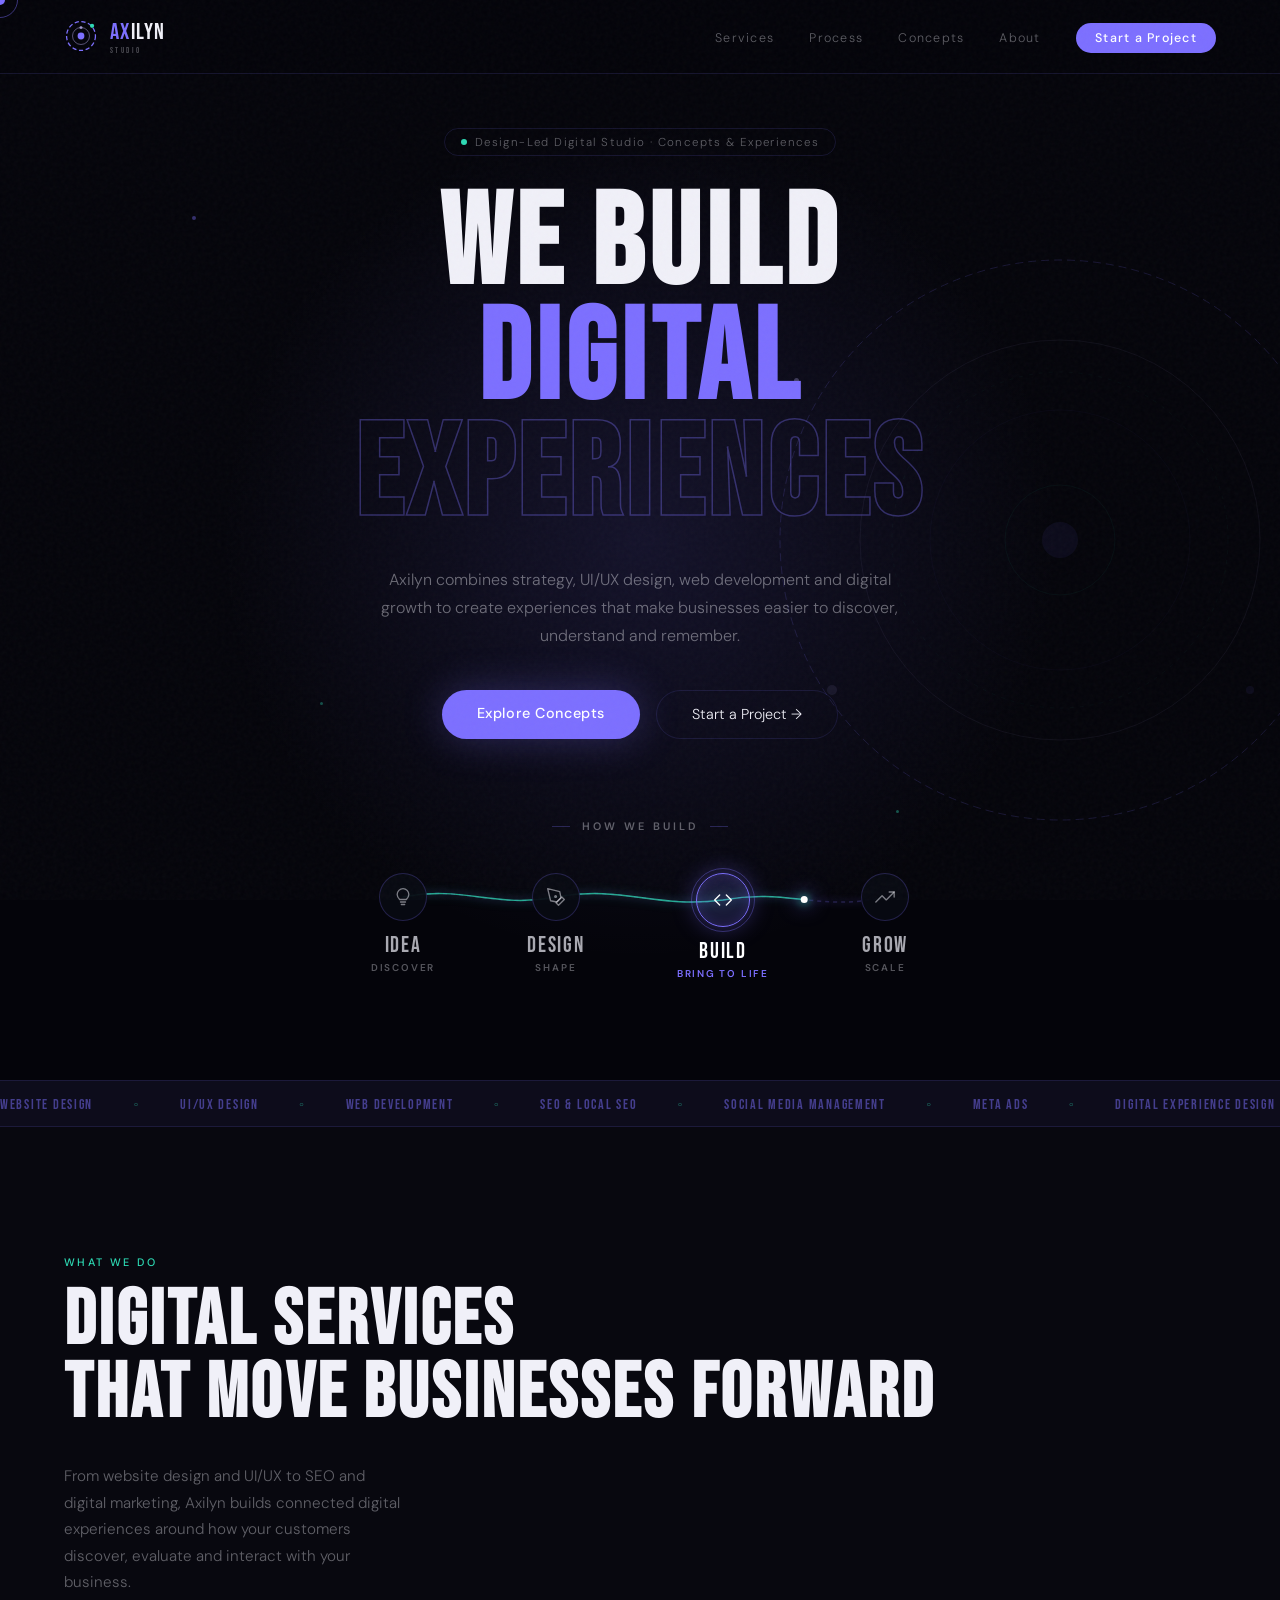
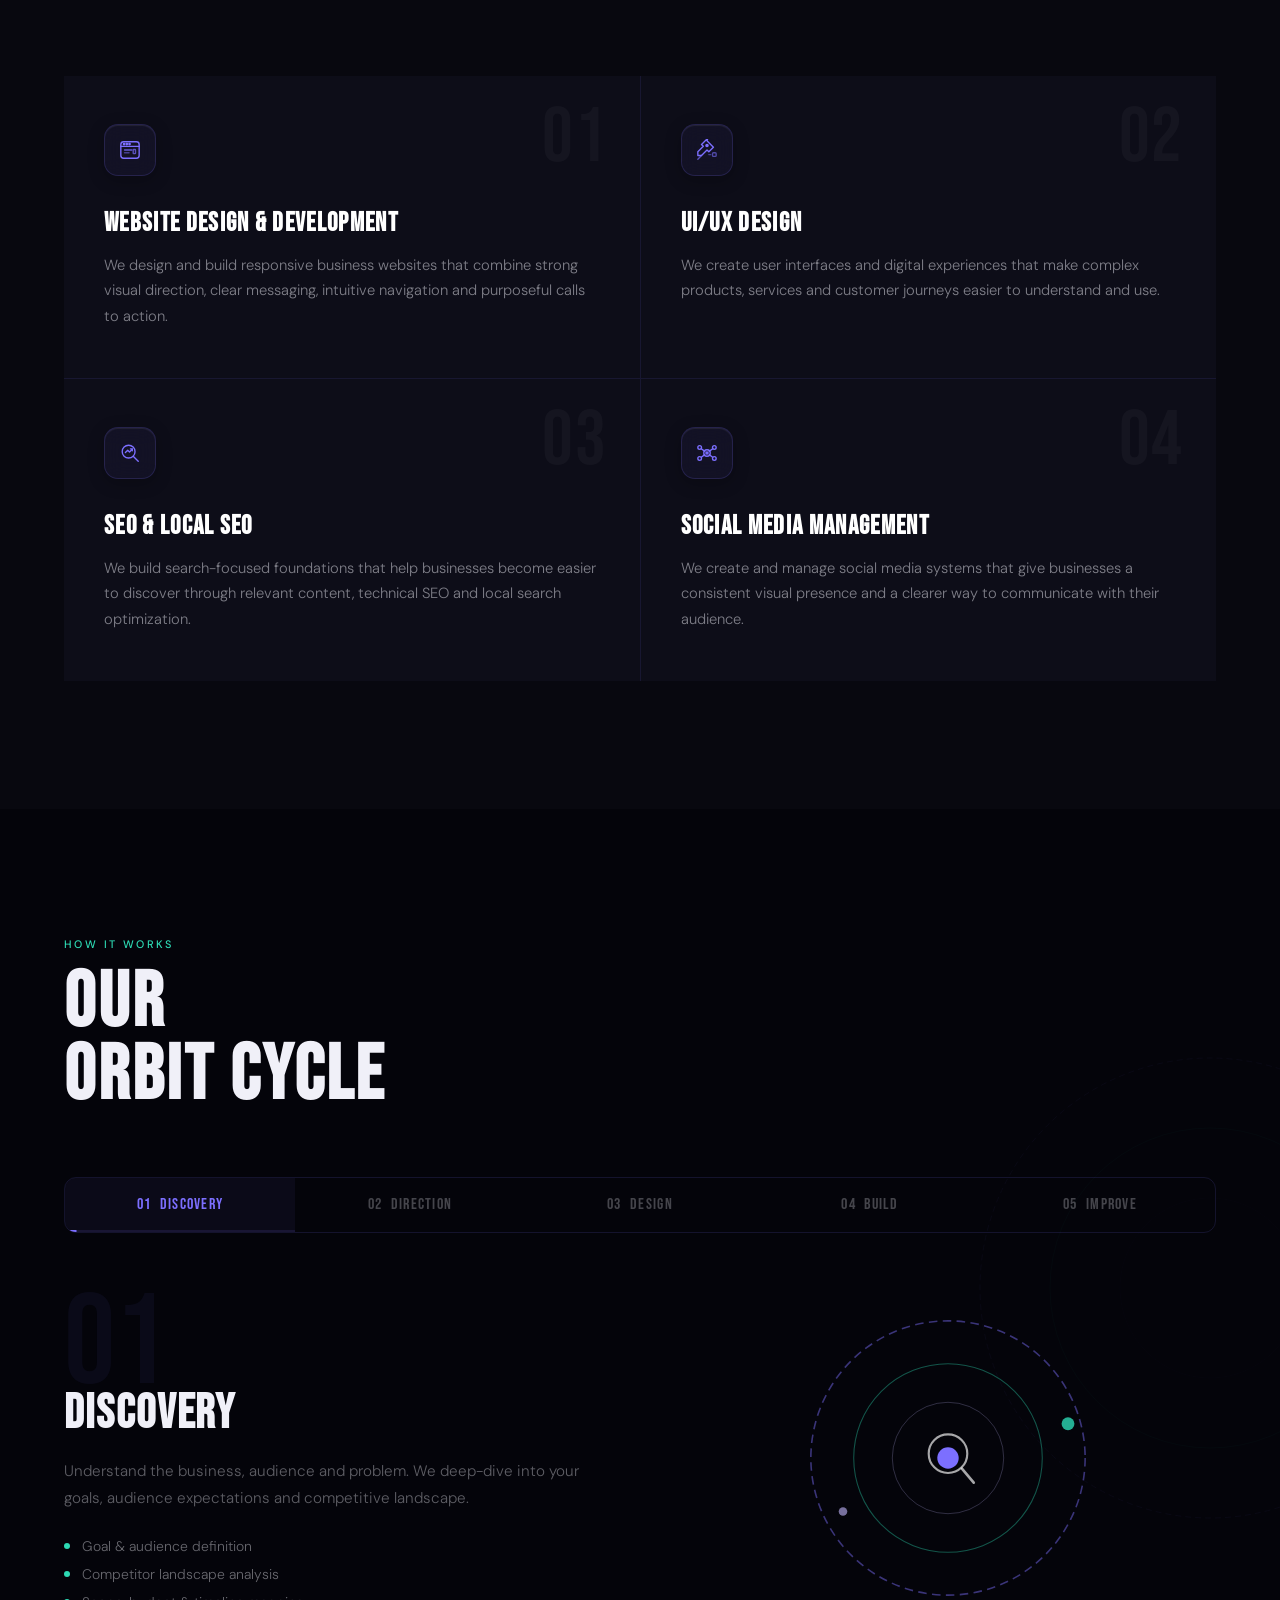
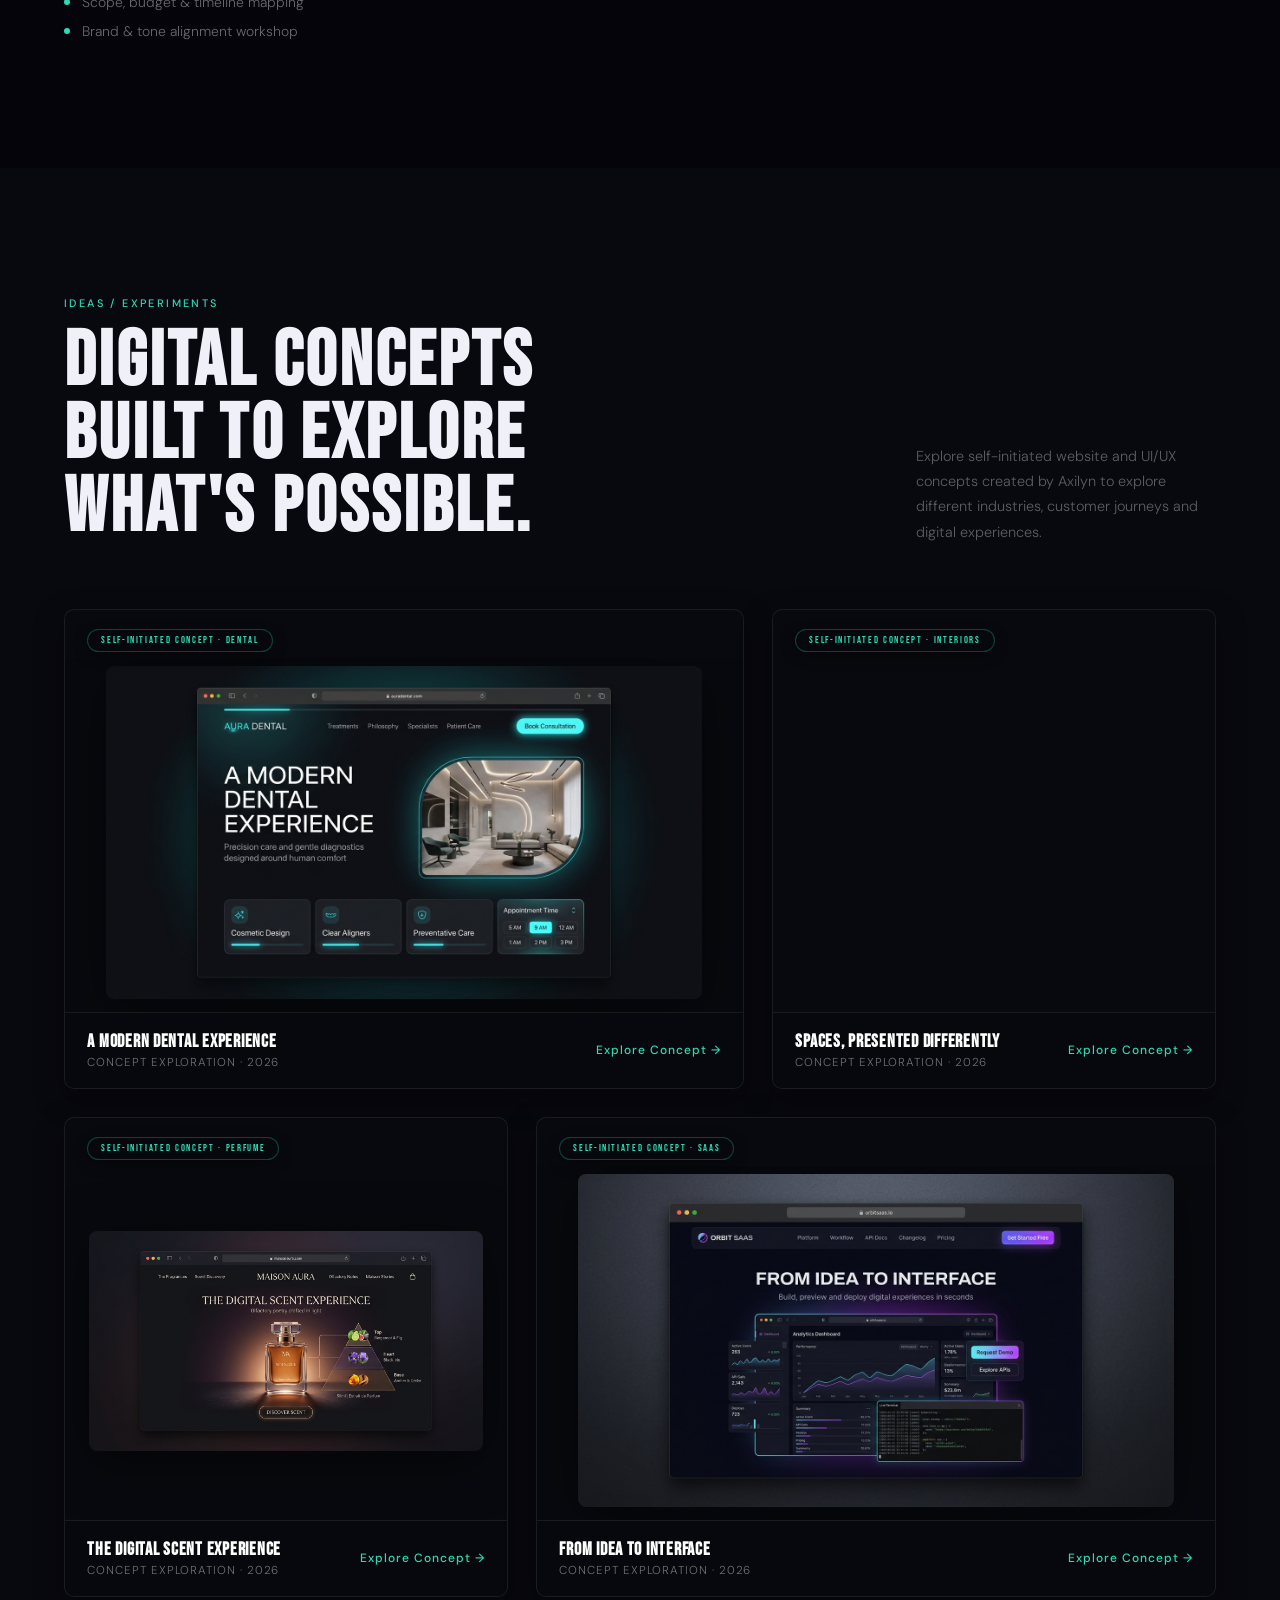
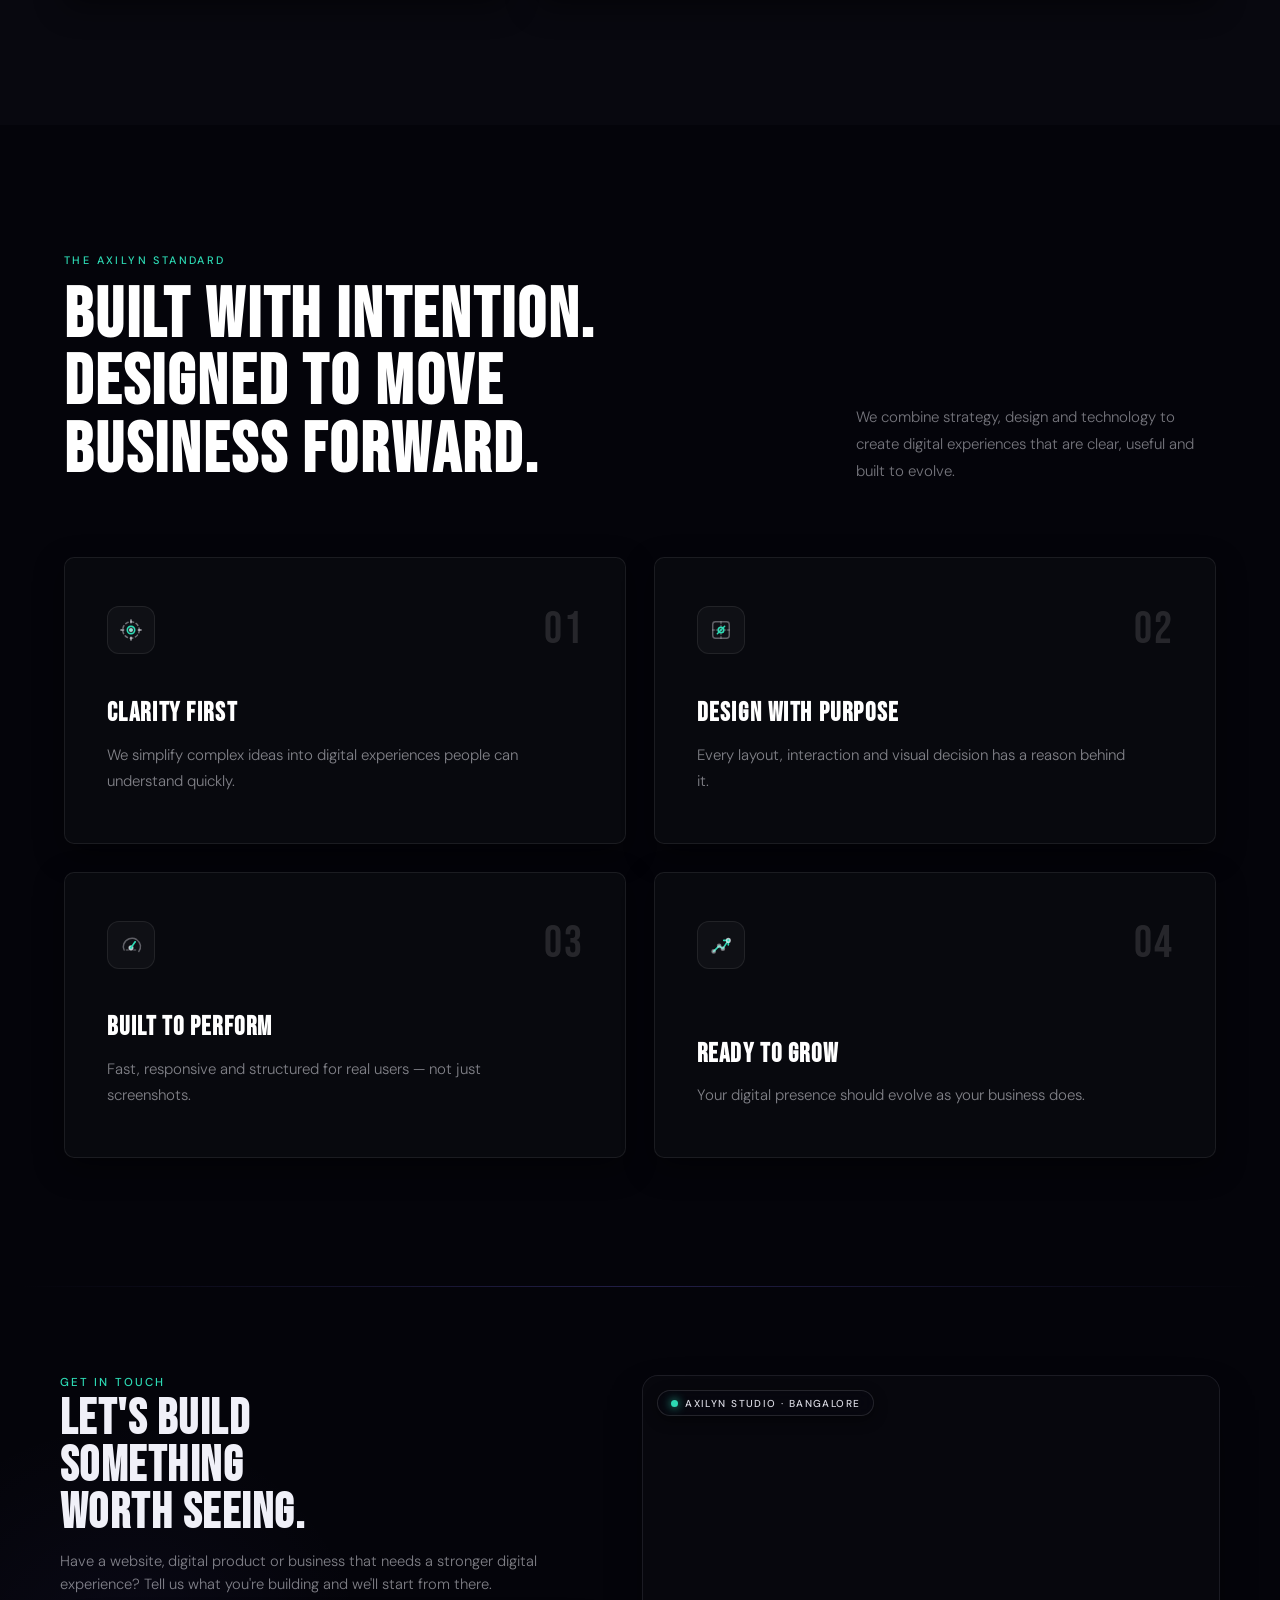
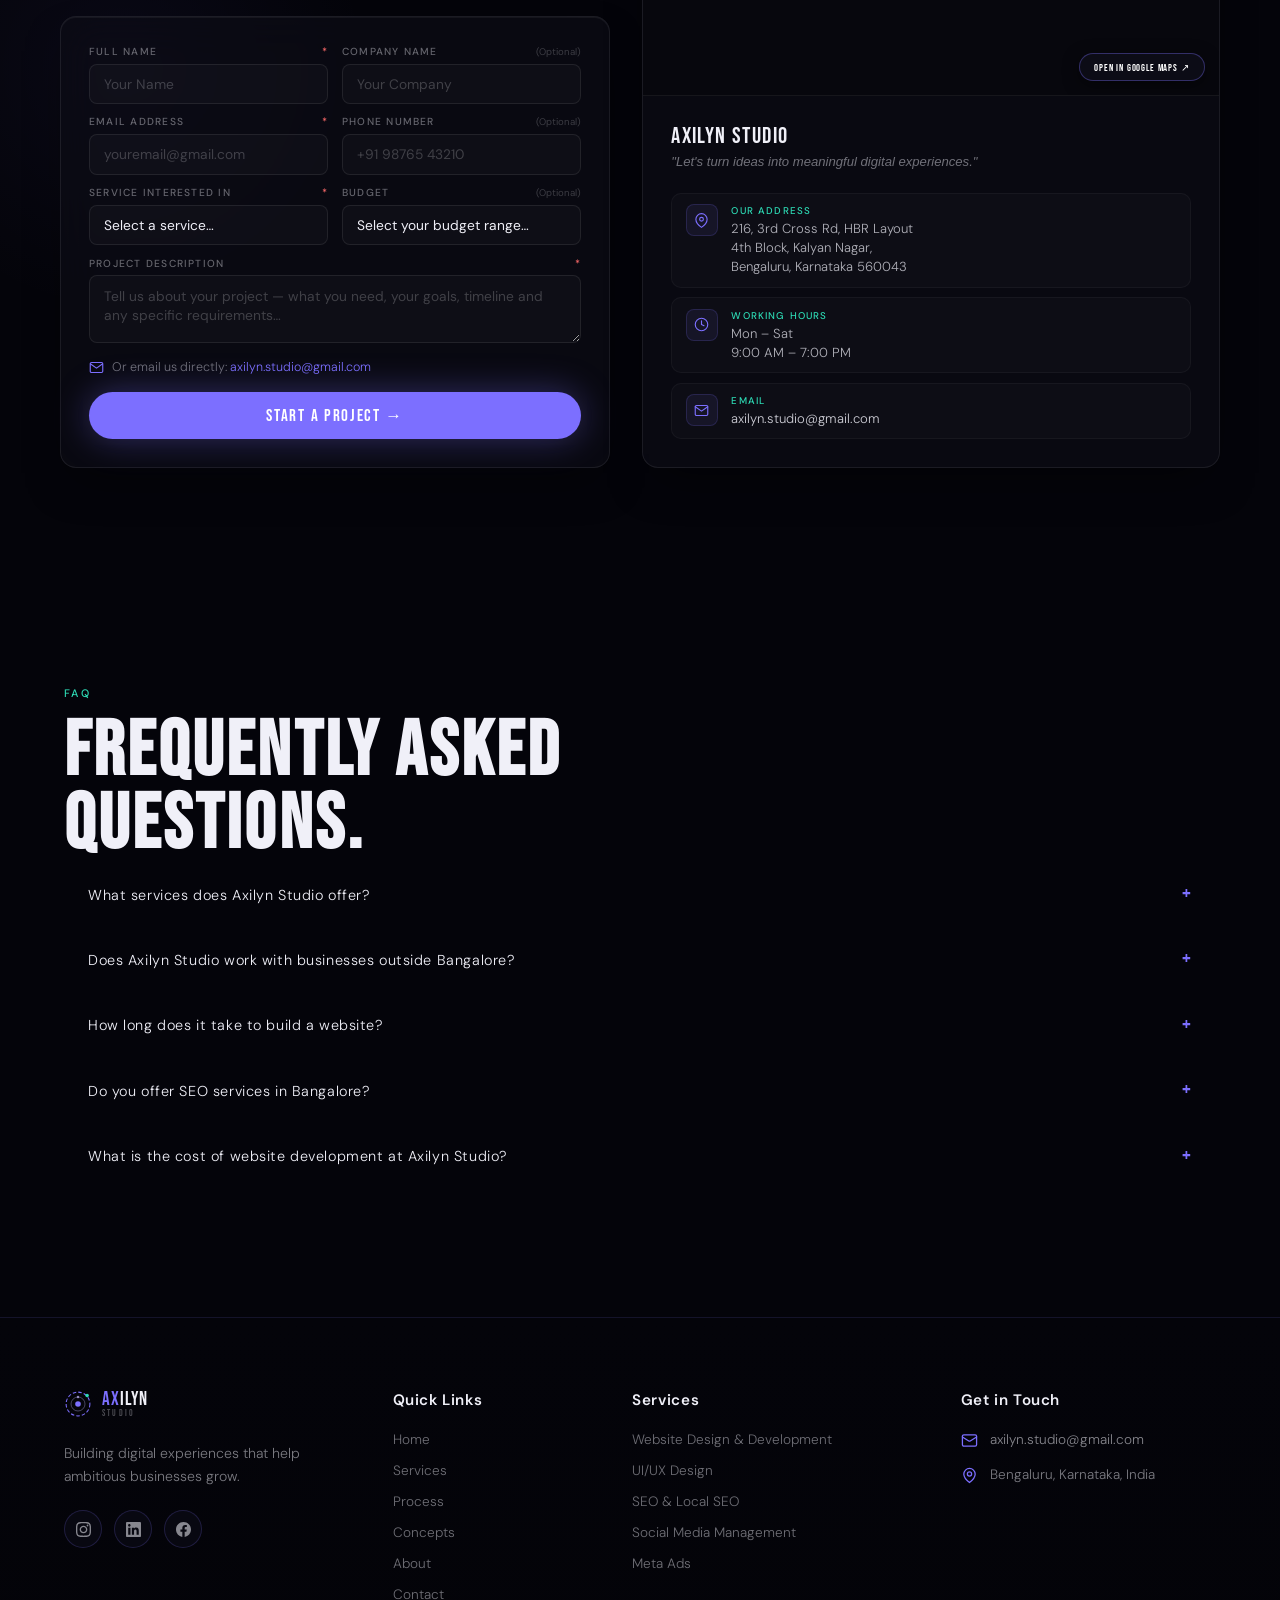
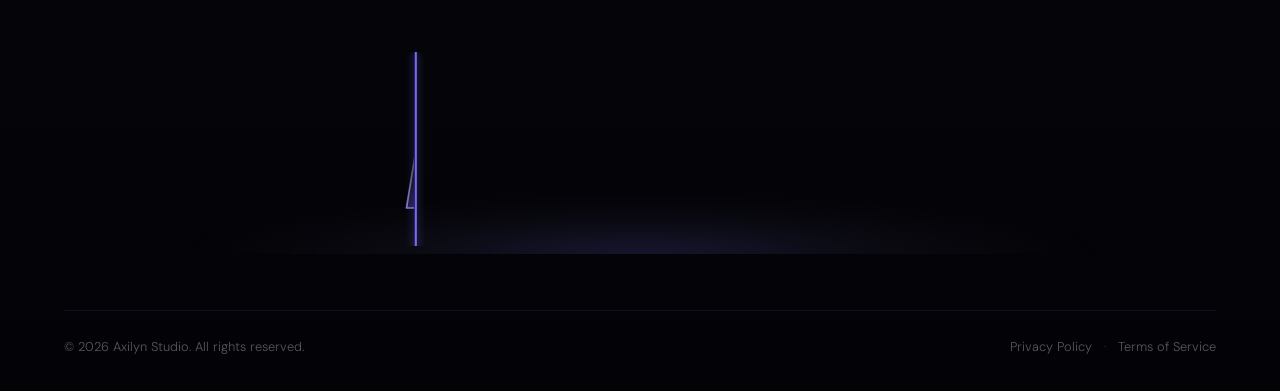
==== commit e9fb3ad4: "Refine contact and location layout" ====
--- a/index.html
+++ b/index.html
@@ -104,9 +104,9 @@
 <!-- Modular Stylesheets -->
 <link rel="stylesheet" href="css/variables.css?v=2.0"/>
 <link rel="stylesheet" href="css/reset.css?v=2.0"/>
-<link rel="stylesheet" href="css/animations.css?v=2.0"/>
-<link rel="stylesheet" href="css/layout.css?v=2.0"/>
-<link rel="stylesheet" href="css/components.css?v=3.0"/>
+<link rel="stylesheet" href="css/animations.css?v=2.1"/>
+<link rel="stylesheet" href="css/layout.css?v=3.1"/>
+<link rel="stylesheet" href="css/components.css?v=4.0"/>
 <link rel="stylesheet" href="css/project-view.css?v=3.0"/>
 
 <!-- EmailJS SDK -->
@@ -198,10 +198,94 @@
       <a href="#work" class="bp" aria-label="Explore our concept projects">Explore Concepts</a>
       <a href="#contact" class="bg" aria-label="Start a project with Axilyn">Start a Project →</a>
     </div>
-    <div class="hstats">
-      <div class="hstat-item"><div class="sn">01</div><div class="sl">STRATEGY</div></div>
-      <div class="hstat-item"><div class="sn">02</div><div class="sl">DESIGN</div></div>
-      <div class="hstat-item"><div class="sn">03</div><div class="sl">BUILD</div></div>
+    <!-- AXILYN PROCESS FLOW -->
+    <div class="pflow-section" id="heroProcessFlow" aria-label="Axilyn Process Flow — How We Build">
+      <div class="pflow-eyebrow">HOW WE BUILD</div>
+      <div class="pflow-container" id="pflowContainer">
+        <svg class="pflow-svg" id="pflowSvg" fill="none" aria-hidden="true">
+          <defs>
+            <linearGradient id="pflowTrackGrad" x1="0%" y1="0%" x2="100%" y2="0%">
+              <stop offset="0%" stop-color="#7C6FFF" stop-opacity="0.18"/>
+              <stop offset="35%" stop-color="#7C6FFF" stop-opacity="0.38"/>
+              <stop offset="70%" stop-color="#2DDAB4" stop-opacity="0.45"/>
+              <stop offset="100%" stop-color="#2DDAB4" stop-opacity="0.2"/>
+            </linearGradient>
+            <filter id="pflowGlow" x="-50%" y="-50%" width="200%" height="200%">
+              <feGaussianBlur in="SourceGraphic" stdDeviation="2.5" result="blur"/>
+              <feMerge>
+                <feMergeNode in="blur"/>
+                <feMergeNode in="SourceGraphic"/>
+              </feMerge>
+            </filter>
+          </defs>
+          <path class="pflow-track-glow" id="pflowTrackGlow"/>
+          <path class="pflow-track-base" id="pflowTrack"/>
+          <path class="pflow-track-active" id="pflowTrackActive"/>
+          <circle class="pflow-particle" id="pflowParticle" r="3.5"/>
+        </svg>
+
+        <div class="pflow-nodes">
+          <!-- 1. IDEA -->
+          <div class="pflow-node" data-stage="0" tabindex="0" role="button" aria-label="Stage 1: Idea — Discover">
+            <div class="pflow-icon-wrap">
+              <svg width="20" height="20" viewBox="0 0 24 24" fill="none" stroke="currentColor" stroke-width="1.6" stroke-linecap="round" stroke-linejoin="round">
+                <path d="M9 18h6M10 21h4M12 2a7 7 0 0 0-7 7c0 2.5 1.5 4.5 3 6h8c1.5-1.5 3-3.5 3-6a7 7 0 0 0-7-7z"/>
+              </svg>
+              <div class="pflow-node-halo"></div>
+            </div>
+            <div class="pflow-info">
+              <span class="pflow-name">IDEA</span>
+              <span class="pflow-sub">DISCOVER</span>
+            </div>
+          </div>
+
+          <!-- 2. DESIGN -->
+          <div class="pflow-node" data-stage="1" tabindex="0" role="button" aria-label="Stage 2: Design — Shape">
+            <div class="pflow-icon-wrap">
+              <svg width="20" height="20" viewBox="0 0 24 24" fill="none" stroke="currentColor" stroke-width="1.6" stroke-linecap="round" stroke-linejoin="round">
+                <path d="m12 19 7-7 3 3-7 7-3-3z"/>
+                <path d="m18 13-1.5-7.5L2 2l3.5 14.5L13 18l5-5z"/>
+                <circle cx="11.5" cy="11.5" r="1"/>
+              </svg>
+              <div class="pflow-node-halo"></div>
+            </div>
+            <div class="pflow-info">
+              <span class="pflow-name">DESIGN</span>
+              <span class="pflow-sub">SHAPE</span>
+            </div>
+          </div>
+
+          <!-- 3. BUILD -->
+          <div class="pflow-node is-active" data-stage="2" tabindex="0" role="button" aria-label="Stage 3: Build — Bring to Life (Active Stage)">
+            <div class="pflow-icon-wrap">
+              <svg width="20" height="20" viewBox="0 0 24 24" fill="none" stroke="currentColor" stroke-width="1.6" stroke-linecap="round" stroke-linejoin="round">
+                <polyline points="16 18 22 12 16 6"/>
+                <polyline points="8 6 2 12 8 18"/>
+              </svg>
+              <div class="pflow-node-halo"></div>
+            </div>
+            <div class="pflow-info">
+              <span class="pflow-name">BUILD</span>
+              <span class="pflow-sub">BRING TO LIFE</span>
+            </div>
+          </div>
+
+          <!-- 4. GROW -->
+          <div class="pflow-node" data-stage="3" tabindex="0" role="button" aria-label="Stage 4: Grow — Scale">
+            <div class="pflow-icon-wrap">
+              <svg width="20" height="20" viewBox="0 0 24 24" fill="none" stroke="currentColor" stroke-width="1.6" stroke-linecap="round" stroke-linejoin="round">
+                <polyline points="23 6 13.5 15.5 8.5 10.5 1 18"/>
+                <polyline points="17 6 23 6 23 12"/>
+              </svg>
+              <div class="pflow-node-halo"></div>
+            </div>
+            <div class="pflow-info">
+              <span class="pflow-name">GROW</span>
+              <span class="pflow-sub">SCALE</span>
+            </div>
+          </div>
+        </div>
+      </div>
     </div>
   </div>
 </section>
@@ -222,49 +306,75 @@
   </div>
   <div class="sgrid rev d1">
 
-    <div class="sc" aria-label="Website Design and Development Service"><div class="scn">01</div><div class="sci">🌐</div>
+    <!-- 01 — WEBSITE DESIGN & DEVELOPMENT -->
+    <div class="sc" aria-label="Website Design and Development Service">
+      <div class="scn" aria-hidden="true">01</div>
+      <div class="sci" aria-hidden="true">
+        <svg width="22" height="22" viewBox="0 0 24 24" fill="none" stroke="currentColor" stroke-width="1.5" stroke-linecap="round" stroke-linejoin="round">
+          <rect x="2" y="3" width="20" height="18" rx="3"/>
+          <line x1="2" y1="8" x2="22" y2="8"/>
+          <circle cx="5.5" cy="5.5" r="0.75" fill="currentColor"/>
+          <circle cx="8.5" cy="5.5" r="0.75" fill="currentColor"/>
+          <circle cx="11.5" cy="5.5" r="0.75" fill="currentColor"/>
+          <line x1="6" y1="12" x2="14" y2="12" stroke-opacity="0.8"/>
+          <line x1="6" y1="15" x2="11" y2="15" stroke-opacity="0.5"/>
+          <rect x="15.5" y="11.5" width="2.5" height="4.5" rx="0.5" stroke-opacity="0.7"/>
+        </svg>
+      </div>
       <h3>Website Design &amp; Development</h3>
       <p>We design and build responsive business websites that combine strong visual direction, clear messaging, intuitive navigation and purposeful calls to action.</p>
-      <div style="margin-top:.6rem;display:flex;align-items:center;justify-content:space-between;flex-wrap:wrap;gap:.4rem;">
-        <span class="stag">WEBSITE DESIGN · DEVELOPMENT</span>
-        <a href="#work" onclick="openProject(0)" style="font-size:.72rem;color:var(--teal);text-decoration:none;font-weight:500;">See Dental Concept →</a>
-      </div>
-    </div>
-
-    <div class="sc" aria-label="UI/UX Design Service"><div class="scn">02</div><div class="sci">✨</div>
+    </div>
+
+    <!-- 02 — UI/UX DESIGN -->
+    <div class="sc" aria-label="UI/UX Design Service">
+      <div class="scn" aria-hidden="true">02</div>
+      <div class="sci" aria-hidden="true">
+        <svg width="22" height="22" viewBox="0 0 24 24" fill="none" stroke="currentColor" stroke-width="1.5" stroke-linecap="round" stroke-linejoin="round">
+          <path d="M12 2l7 7-5 5-2-2-6 6H2v-4l6-6-2-2 7-7z"/>
+          <circle cx="12" cy="7" r="1.2" fill="currentColor"/>
+          <line x1="2" y1="22" x2="6" y2="18" stroke-opacity="0.7"/>
+          <rect x="18" y="15" width="4" height="4" rx="1" stroke-opacity="0.6"/>
+          <line x1="14" y1="17" x2="18" y2="17" stroke-dasharray="2 2" stroke-opacity="0.5"/>
+        </svg>
+      </div>
       <h3>UI/UX Design</h3>
       <p>We create user interfaces and digital experiences that make complex products, services and customer journeys easier to understand and use.</p>
-      <div style="margin-top:.6rem;display:flex;align-items:center;justify-content:space-between;flex-wrap:wrap;gap:.4rem;">
-        <span class="stag">UI/UX DESIGN · DIGITAL PRODUCT</span>
-        <a href="#work" onclick="openProject(3)" style="font-size:.72rem;color:var(--teal);text-decoration:none;font-weight:500;">See SaaS Concept →</a>
-      </div>
-    </div>
-
-    <div class="sc" aria-label="SEO and Local Search Optimisation Service"><div class="scn">03</div><div class="sci">🔍</div>
+    </div>
+
+    <!-- 03 — SEO & LOCAL SEO -->
+    <div class="sc" aria-label="SEO and Local Search Optimisation Service">
+      <div class="scn" aria-hidden="true">03</div>
+      <div class="sci" aria-hidden="true">
+        <svg width="22" height="22" viewBox="0 0 24 24" fill="none" stroke="currentColor" stroke-width="1.5" stroke-linecap="round" stroke-linejoin="round">
+          <circle cx="10.5" cy="10.5" r="7"/>
+          <line x1="15.5" y1="15.5" x2="21" y2="21"/>
+          <path d="M7 11.5l2.5-2.5 2 2 3-3"/>
+          <polyline points="12.5 7.5 14.5 7.5 14.5 9.5"/>
+        </svg>
+      </div>
       <h3>SEO &amp; Local SEO</h3>
       <p>We build search-focused foundations that help businesses become easier to discover through relevant content, technical SEO and local search optimization.</p>
-      <div style="margin-top:.6rem;display:flex;align-items:center;justify-content:space-between;flex-wrap:wrap;gap:.4rem;">
-        <span class="stag">SEO · LOCAL SEO · TECHNICAL</span>
-        <a href="#contact" style="font-size:.72rem;color:var(--teal);text-decoration:none;font-weight:500;">Start SEO Project →</a>
-      </div>
-    </div>
-
-    <div class="sc" aria-label="Social Media Management Service"><div class="scn">04</div><div class="sci">📱</div>
+    </div>
+
+    <!-- 04 — SOCIAL MEDIA MANAGEMENT -->
+    <div class="sc" aria-label="Social Media Management Service">
+      <div class="scn" aria-hidden="true">04</div>
+      <div class="sci" aria-hidden="true">
+        <svg width="22" height="22" viewBox="0 0 24 24" fill="none" stroke="currentColor" stroke-width="1.5" stroke-linecap="round" stroke-linejoin="round">
+          <circle cx="12" cy="12" r="3.5"/>
+          <circle cx="12" cy="12" r="1.2" fill="currentColor"/>
+          <circle cx="4" cy="6" r="2"/>
+          <circle cx="20" cy="6" r="2"/>
+          <circle cx="4" cy="18" r="2"/>
+          <circle cx="20" cy="18" r="2"/>
+          <line x1="5.8" y1="7.4" x2="9.6" y2="10.2"/>
+          <line x1="18.2" y1="7.4" x2="14.4" y2="10.2"/>
+          <line x1="5.8" y1="16.6" x2="9.6" y2="13.8"/>
+          <line x1="18.2" y1="16.6" x2="14.4" y2="13.8"/>
+        </svg>
+      </div>
       <h3>Social Media Management</h3>
       <p>We create and manage social media systems that give businesses a consistent visual presence and a clearer way to communicate with their audience.</p>
-      <div style="margin-top:.6rem;display:flex;align-items:center;justify-content:space-between;flex-wrap:wrap;gap:.4rem;">
-        <span class="stag">SOCIAL MEDIA · BRAND SYSTEMS</span>
-        <a href="#contact" style="font-size:.72rem;color:var(--teal);text-decoration:none;font-weight:500;">Build Consistent Presence →</a>
-      </div>
-    </div>
-
-    <div class="sc" aria-label="Meta Ads Service"><div class="scn">05</div><div class="sci">🎯</div>
-      <h3>Meta Ads</h3>
-      <p>We design and manage Meta advertising campaigns around clear audiences, creative testing and measurable campaign objectives.</p>
-      <div style="margin-top:.6rem;display:flex;align-items:center;justify-content:space-between;flex-wrap:wrap;gap:.4rem;">
-        <span class="stag">META ADS · CAMPAIGNS</span>
-        <a href="#contact" style="font-size:.72rem;color:var(--teal);text-decoration:none;font-weight:500;">Start a Campaign →</a>
-      </div>
     </div>
 
   </div>
@@ -320,57 +430,69 @@
   </div>
   <div class="wgrid rev d1">
 
-    <div class="wcard wide" onclick="openProject(0)">
-      <div class="wcard-badge">SELF-INITIATED CONCEPT · DENTAL</div>
-      <img src="assets/concepts/dental-concept.jpg" alt="Dental clinic website concept designed by Axilyn" loading="lazy" decoding="async"/>
-      <div class="wover">
+    <!-- 01: DENTAL CONCEPT (60%) -->
+    <div class="wcard wcard-60" onclick="openProject(0)">
+      <div class="wcard-top">
+        <span class="wcard-badge">SELF-INITIATED CONCEPT · DENTAL</span>
+      </div>
+      <div class="wcard-media">
+        <img src="assets/concepts/dental-concept.jpg" alt="Dental clinic website concept designed by Axilyn" loading="lazy" decoding="async"/>
+      </div>
+      <div class="wcard-footer">
         <div class="winfo">
-          <div class="wover-cat" style="font-size:.62rem;letter-spacing:.18em;color:var(--ring);text-transform:uppercase;margin-bottom:.35rem;">SELF-INITIATED CONCEPT · DENTAL CLINIC</div>
           <h3>A Modern Dental Experience</h3>
           <div class="wcompany">Concept Exploration · 2026</div>
-          <span>An experimental dental clinic website concept exploring patient trust, treatment clarity and frictionless appointment booking.</span>
         </div>
         <div class="warrow">Explore Concept →</div>
       </div>
     </div>
 
-    <div class="wcard" onclick="openProject(1)">
-      <div class="wcard-badge">SELF-INITIATED CONCEPT · INTERIORS</div>
-      <img src="assets/concepts/interior-concept.jpg" alt="Interior design studio website concept featuring architectural project presentation" loading="lazy" decoding="async"/>
-      <div class="wover">
+    <!-- 02: INTERIOR CONCEPT (40%) -->
+    <div class="wcard wcard-40" onclick="openProject(1)">
+      <div class="wcard-top">
+        <span class="wcard-badge">SELF-INITIATED CONCEPT · INTERIORS</span>
+      </div>
+      <div class="wcard-media">
+        <img src="assets/concepts/interior-concept.jpg" alt="Interior design studio website concept featuring architectural project presentation" loading="lazy" decoding="async"/>
+      </div>
+      <div class="wcard-footer">
         <div class="winfo">
-          <div class="wover-cat" style="font-size:.62rem;letter-spacing:.18em;color:var(--ring);text-transform:uppercase;margin-bottom:.35rem;">SELF-INITIATED CONCEPT · INTERIOR DESIGN</div>
           <h3>Spaces, Presented Differently</h3>
           <div class="wcompany">Concept Exploration · 2026</div>
-          <span>An interior design website concept focused on presenting architecture, spaces and project storytelling through a premium digital experience.</span>
         </div>
         <div class="warrow">Explore Concept →</div>
       </div>
     </div>
 
-    <div class="wcard" onclick="openProject(2)">
-      <div class="wcard-badge">SELF-INITIATED CONCEPT · PERFUME</div>
-      <img src="assets/concepts/perfume-concept.jpg" alt="Luxury perfume website concept showing product discovery interface" loading="lazy" decoding="async"/>
-      <div class="wover">
+    <!-- 03: PERFUME CONCEPT (40%) -->
+    <div class="wcard wcard-40" onclick="openProject(2)">
+      <div class="wcard-top">
+        <span class="wcard-badge">SELF-INITIATED CONCEPT · PERFUME</span>
+      </div>
+      <div class="wcard-media">
+        <img src="assets/concepts/perfume-concept.jpg" alt="Luxury perfume website concept showing product discovery interface" loading="lazy" decoding="async"/>
+      </div>
+      <div class="wcard-footer">
         <div class="winfo">
-          <div class="wover-cat" style="font-size:.62rem;letter-spacing:.18em;color:var(--ring);text-transform:uppercase;margin-bottom:.35rem;">SELF-INITIATED CONCEPT · LUXURY E-COMMERCE</div>
           <h3>The Digital Scent Experience</h3>
           <div class="wcompany">Concept Exploration · 2026</div>
-          <span>A luxury perfume e-commerce concept exploring product storytelling, discovery and visual identity.</span>
         </div>
         <div class="warrow">Explore Concept →</div>
       </div>
     </div>
 
-    <div class="wcard wide" onclick="openProject(3)">
-      <div class="wcard-badge">SELF-INITIATED CONCEPT · SAAS</div>
-      <img src="assets/concepts/saas-concept.jpg" alt="Modern SaaS digital product landing page concept designed by Axilyn" loading="lazy" decoding="async"/>
-      <div class="wover">
+    <!-- 04: SAAS CONCEPT (60%) -->
+    <div class="wcard wcard-60" onclick="openProject(3)">
+      <div class="wcard-top">
+        <span class="wcard-badge">SELF-INITIATED CONCEPT · SAAS</span>
+      </div>
+      <div class="wcard-media">
+        <img src="assets/concepts/saas-concept.jpg" alt="Modern SaaS digital product landing page concept designed by Axilyn" loading="lazy" decoding="async"/>
+      </div>
+      <div class="wcard-footer">
         <div class="winfo">
-          <div class="wover-cat" style="font-size:.62rem;letter-spacing:.18em;color:var(--ring);text-transform:uppercase;margin-bottom:.35rem;">SELF-INITIATED CONCEPT · SAAS / DIGITAL PRODUCT</div>
           <h3>From Idea to Interface</h3>
           <div class="wcompany">Concept Exploration · 2026</div>
-          <span>A SaaS landing page concept focused on product clarity, interface storytelling and conversion-oriented user journeys.</span>
         </div>
         <div class="warrow">Explore Concept →</div>
       </div>
@@ -379,262 +501,325 @@
   </div>
 </section>
 
-<!-- WHAT COULD WE BUILD FOR YOU? -->
-<section id="possibilities" aria-label="Digital Experiences Built Around Your Business">
-  <div class="wh rev">
-    <div>
-      <div class="sl2">TARGET INDUSTRIES &amp; EXPLORATIONS</div>
-      <h2>DIGITAL EXPERIENCES<br/>BUILT AROUND<br/>YOUR BUSINESS.</h2>
-    </div>
-    <p>Different industries have different customer journeys. We adapt the digital experience around what people need to understand, trust and do next.</p>
-  </div>
-
-  <div class="poss-wrap rev d1">
-    <div class="poss-tabs" role="tablist" aria-label="Industry Concept Categories">
-      <button type="button" class="poss-tab on" data-cat="dental" role="tab" aria-selected="true">
-        <div class="poss-tab-meta">
-          <span class="poss-tab-num">01</span>
-          <span class="poss-tab-title">DENTAL CLINICS</span>
-        </div>
-        <span class="poss-tab-arrow">→</span>
-      </button>
-      <button type="button" class="poss-tab" data-cat="interiors" role="tab" aria-selected="false">
-        <div class="poss-tab-meta">
-          <span class="poss-tab-num">02</span>
-          <span class="poss-tab-title">INTERIOR DESIGN</span>
-        </div>
-        <span class="poss-tab-arrow">→</span>
-      </button>
-      <button type="button" class="poss-tab" data-cat="restaurants" role="tab" aria-selected="false">
-        <div class="poss-tab-meta">
-          <span class="poss-tab-num">03</span>
-          <span class="poss-tab-title">RESTAURANTS</span>
-        </div>
-        <span class="poss-tab-arrow">→</span>
-      </button>
-      <button type="button" class="poss-tab" data-cat="perfume" role="tab" aria-selected="false">
-        <div class="poss-tab-meta">
-          <span class="poss-tab-num">04</span>
-          <span class="poss-tab-title">LUXURY &amp; E-COMMERCE</span>
-        </div>
-        <span class="poss-tab-arrow">→</span>
-      </button>
-      <button type="button" class="poss-tab" data-cat="realestate" role="tab" aria-selected="false">
-        <div class="poss-tab-meta">
-          <span class="poss-tab-num">05</span>
-          <span class="poss-tab-title">REAL ESTATE</span>
-        </div>
-        <span class="poss-tab-arrow">→</span>
-      </button>
-      <button type="button" class="poss-tab" data-cat="saas" role="tab" aria-selected="false">
-        <div class="poss-tab-meta">
-          <span class="poss-tab-num">06</span>
-          <span class="poss-tab-title">SAAS &amp; DIGITAL PRODUCTS</span>
-        </div>
-        <span class="poss-tab-arrow">→</span>
-      </button>
-    </div>
-
-    <div class="poss-display" id="possDisplay">
-      <img class="poss-bg-img" id="possImg" src="assets/concepts/dental-concept.jpg" alt="Industry concept preview showing digital experience design" loading="lazy" decoding="async"/>
-      <div class="poss-overlay"></div>
-      <div class="poss-content">
-        <div class="poss-badge" id="possBadge">CONCEPT EXPLORATION · DENTAL CLINICS</div>
-        <h3 class="poss-headline" id="possQuote">"Turn a clinic website into a patient experience."</h3>
-        <p class="poss-desc" id="possDesc">We build patient trust before the first consultation with clear treatment pathways, seamless booking integration, and calming, modern aesthetics.</p>
-        <div class="poss-pill-row" id="possTags">
-          <span class="stag">PATIENT FLOW</span>
-          <span class="stag">APPOINTMENT BOOKING</span>
-          <span class="stag">TRUST ARCHITECTURE</span>
-        </div>
-        <div class="poss-btn-row">
-          <a href="#contact" class="bp" id="possCta" onclick="selectPossService('dental')">START A DENTAL PROJECT →</a>
-        </div>
-      </div>
+<!-- THE AXILYN STANDARD -->
+<section id="standard" class="standard-section" aria-label="The Axilyn Standard — Working Principles &amp; Philosophy">
+  <div id="about" class="standard-anchor"></div>
+  <div class="standard-container">
+    <div class="standard-header rev">
+      <div class="standard-header-content">
+        <div class="sl2">THE AXILYN STANDARD</div>
+        <h2>BUILT WITH INTENTION.<br/>DESIGNED TO MOVE<br/>BUSINESS FORWARD.</h2>
+      </div>
+      <p class="standard-intro">We combine strategy, design and technology to create digital experiences that are clear, useful and built to evolve.</p>
+    </div>
+
+    <div class="standard-grid">
+
+      <!-- 01: CLARITY FIRST -->
+      <div class="standard-card rev d1">
+        <div class="standard-card-glow"></div>
+        <div class="standard-card-top">
+          <div class="standard-icon-box">
+            <svg class="standard-icon" viewBox="0 0 24 24" fill="none" stroke="currentColor" stroke-width="1.6" stroke-linecap="round" stroke-linejoin="round">
+              <circle cx="12" cy="12" r="9" stroke-dasharray="3 3" opacity="0.6"/>
+              <circle cx="12" cy="12" r="4" stroke="var(--teal)" stroke-width="1.8"/>
+              <circle cx="12" cy="12" r="1.5" fill="var(--teal)"/>
+              <line x1="12" y1="1" x2="12" y2="4"/>
+              <line x1="12" y1="20" x2="12" y2="23"/>
+              <line x1="1" y1="12" x2="4" y2="12"/>
+              <line x1="20" y1="12" x2="23" y2="12"/>
+            </svg>
+          </div>
+          <span class="standard-num">01</span>
+        </div>
+        <div class="standard-card-body">
+          <h3>CLARITY FIRST</h3>
+          <p>We simplify complex ideas into digital experiences people can understand quickly.</p>
+        </div>
+      </div>
+
+      <!-- 02: DESIGN WITH PURPOSE -->
+      <div class="standard-card rev d2">
+        <div class="standard-card-glow"></div>
+        <div class="standard-card-top">
+          <div class="standard-icon-box">
+            <svg class="standard-icon" viewBox="0 0 24 24" fill="none" stroke="currentColor" stroke-width="1.6" stroke-linecap="round" stroke-linejoin="round">
+              <rect x="3" y="3" width="18" height="18" rx="3" opacity="0.5"/>
+              <path d="M3 12H21" stroke-dasharray="2 2" opacity="0.4"/>
+              <path d="M12 3V21" stroke-dasharray="2 2" opacity="0.4"/>
+              <circle cx="12" cy="12" r="3" stroke="var(--teal)" stroke-width="1.8"/>
+              <path d="M8 16L16 8" stroke="var(--teal)" stroke-width="1.6"/>
+            </svg>
+          </div>
+          <span class="standard-num">02</span>
+        </div>
+        <div class="standard-card-body">
+          <h3>DESIGN WITH PURPOSE</h3>
+          <p>Every layout, interaction and visual decision has a reason behind it.</p>
+        </div>
+      </div>
+
+      <!-- 03: BUILT TO PERFORM -->
+      <div class="standard-card rev d3">
+        <div class="standard-card-glow"></div>
+        <div class="standard-card-top">
+          <div class="standard-icon-box">
+            <svg class="standard-icon" viewBox="0 0 24 24" fill="none" stroke="currentColor" stroke-width="1.6" stroke-linecap="round" stroke-linejoin="round">
+              <path d="M4.5 17.5C3.5 15.5 3.3 13 4.2 10.8C5.2 8.2 7.3 6.2 10 5.2C12.7 4.2 15.7 4.6 18 6C20.3 7.5 21.8 9.9 22.3 12.5C22.6 14.8 22 17.2 20.5 19" opacity="0.5"/>
+              <path d="M7 17.5H17" stroke-dasharray="2 2" opacity="0.4"/>
+              <circle cx="12" cy="15" r="2" fill="var(--teal)"/>
+              <path d="M12 15L16.5 8.5" stroke="var(--teal)" stroke-width="1.8"/>
+            </svg>
+          </div>
+          <span class="standard-num">03</span>
+        </div>
+        <div class="standard-card-body">
+          <h3>BUILT TO PERFORM</h3>
+          <p>Fast, responsive and structured for real users — not just screenshots.</p>
+        </div>
+      </div>
+
+      <!-- 04: READY TO GROW -->
+      <div class="standard-card rev d4">
+        <div class="standard-card-glow"></div>
+        <div class="standard-card-top">
+          <div class="standard-icon-box">
+            <svg class="standard-icon" viewBox="0 0 24 24" fill="none" stroke="currentColor" stroke-width="1.6" stroke-linecap="round" stroke-linejoin="round">
+              <path d="M4 19L10 13L14 16L20 7" stroke="var(--teal)" stroke-width="1.8"/>
+              <path d="M15 7H20V12" stroke="var(--teal)" stroke-width="1.8"/>
+              <circle cx="4" cy="19" r="1.8" fill="currentColor" opacity="0.6"/>
+              <circle cx="10" cy="13" r="1.8" fill="currentColor" opacity="0.6"/>
+              <circle cx="14" cy="16" r="1.8" fill="currentColor" opacity="0.6"/>
+              <circle cx="20" cy="7" r="2" fill="var(--teal)"/>
+            </svg>
+          </div>
+          <span class="standard-num">04</span>
+        </div>
+        <div class="standard-card-body">
+          <h3>READY TO GROW</h3>
+          <p>Your digital presence should evolve as your business does.</p>
+        </div>
+      </div>
+
     </div>
   </div>
 </section>
 
-<!-- ABOUT -->
-<section id="about" aria-label="About Axilyn — Design-Led Digital Studio">
-  <div class="arw rev">
-    <svg class="arsvg" viewBox="0 0 320 320" fill="none">
-      <circle cx="160" cy="160" r="148" stroke="#7C6FFF" stroke-width="1.2" stroke-dasharray="8 5"/>
-      <circle cx="160" cy="160" r="108" stroke="#C4B9FF" stroke-width=".8" opacity=".4"/>
-      <circle cx="160" cy="160" r="70" stroke="#7C6FFF" stroke-width=".6" opacity=".3"/>
-      <circle cx="160" cy="160" r="36" stroke="#2DDAB4" stroke-width=".6" opacity=".5"/>
-      <circle cx="298" cy="98" r="8" fill="#2DDAB4" opacity=".8"/>
-      <circle cx="28" cy="230" r="6" fill="#C4B9FF" opacity=".5"/>
-      <circle cx="280" cy="240" r="4" fill="#7C6FFF" opacity=".6"/>
-      <circle cx="60" cy="80" r="3" fill="#2DDAB4" opacity=".4"/>
-    </svg>
-    <div class="arc">
-      <div class="ari">
-        <div style="font-family:var(--fh);font-size:2.1rem;letter-spacing:.08em;line-height:1;color:var(--text);"><span style="color:var(--ring);">AX</span>ILYN</div>
-        <div style="font-family:var(--fh);font-size:.75rem;letter-spacing:.4em;color:rgba(240,240,248,.35);margin-top:.1rem;text-align:center;">STUDIO</div>
-      </div>
-    </div>
-  </div>
-  <div class="ac rev d1">
-    <div class="sl2">About Axilyn</div>
-    <h2>CREATIVE<br/>MINDS.<br/>REAL<br/>POSSIBILITIES.</h2>
-    <p class="hsub" style="margin-bottom:1.2rem;font-size:1.05rem;line-height:1.7;color:rgba(240,240,248,.85);">Axilyn is a design-led digital studio combining strategy, UI/UX, web development and digital growth. We work with businesses that want their digital presence to communicate more clearly, look more considered and create better experiences for their customers.</p>
-    <p style="margin-bottom:1.4rem;color:rgba(240,240,248,.65);">Every concept and project is treated with obsessive craft — thoughtful typography, responsive interfaces, and an uncompromising dedication to visual refinement. Designed to show businesses what their online presence can truly become.</p>
-    <div>
-      <div class="sl2" style="margin-bottom:.6rem;font-size:.68rem;">WHAT WE DO</div>
-      <div class="skills" aria-label="Core services provided by Axilyn">
-        <span class="skill">Website Design</span>
-        <span class="skill">UI/UX Design</span>
-        <span class="skill">Web Development</span>
-        <span class="skill">SEO</span>
-        <span class="skill">Local SEO</span>
-        <span class="skill">Social Media Management</span>
-        <span class="skill">Meta Ads</span>
-      </div>
+<!-- CONTACT & LOCATION -->
+<section id="contact" class="contact-section" aria-label="Contact Axilyn — Start a Digital Project">
+  <div class="contact-container">
+    <div class="contact-grid">
+
+      <!-- LEFT: HEADER & FORM -->
+      <div class="contact-left rev">
+        <div class="contact-header">
+          <div class="sl2">GET IN TOUCH</div>
+          <h2>LET'S BUILD<br/>SOMETHING<br/>WORTH SEEING.</h2>
+          <p class="contact-intro">Have a website, digital product or business that needs a stronger digital experience? Tell us what you're building and we'll start from there.</p>
+        </div>
+
+        <div class="contact-form-card">
+          <form id="contactForm" novalidate autocomplete="on" aria-label="Contact Axilyn">
+
+            <!-- Honeypot anti-spam field (hidden from humans) -->
+            <div class="hp-field" aria-hidden="true">
+              <label>Leave this empty</label>
+              <input type="text" name="hp_field" id="hp_field" tabindex="-1" autocomplete="off"/>
+            </div>
+
+            <!-- Row 1: Name | Company -->
+            <div class="frow">
+              <div class="fg" id="fg_name">
+                <label for="cf_name">Full Name <span style="color:#ff6b6b">*</span></label>
+                <input type="text" id="cf_name" name="from_name" placeholder="Your Name" autocomplete="name" required aria-required="true" aria-describedby="err_name"/>
+                <span class="err" id="err_name" role="alert">Please enter your full name.</span>
+              </div>
+              <div class="fg" id="fg_company">
+                <label for="cf_company">Company Name <span class="fg-opt">(Optional)</span></label>
+                <input type="text" id="cf_company" name="company" placeholder="Your Company" autocomplete="organization"/>
+                <span class="err" id="err_company"></span>
+              </div>
+            </div>
+
+            <!-- Row 2: Email | Phone -->
+            <div class="frow">
+              <div class="fg" id="fg_email">
+                <label for="cf_email">Email Address <span style="color:#ff6b6b">*</span></label>
+                <input type="email" id="cf_email" name="reply_to" placeholder="youremail@gmail.com" autocomplete="email" required aria-required="true" aria-describedby="err_email"/>
+                <span class="err" id="err_email" role="alert">Please enter a valid email address.</span>
+              </div>
+              <div class="fg" id="fg_phone">
+                <label for="cf_phone">Phone Number <span class="fg-opt">(Optional)</span></label>
+                <input type="tel" id="cf_phone" name="phone" placeholder="+91 98765 43210" autocomplete="tel"/>
+                <span class="err" id="err_phone"></span>
+              </div>
+            </div>
+
+            <!-- Row 3: Service | Budget -->
+            <div class="frow">
+              <div class="fg" id="fg_service">
+                <label for="cf_service">Service Interested In <span style="color:#ff6b6b">*</span></label>
+                <select id="cf_service" name="service" required aria-required="true" aria-describedby="err_service">
+                  <option value="">Select a service…</option>
+                  <option>Website Design &amp; Development</option>
+                  <option>UI/UX Design</option>
+                  <option>SEO &amp; Local SEO</option>
+                  <option>Social Media Management</option>
+                  <option>Meta Ads</option>
+                  <option>Full Digital Package</option>
+                  <option>Other</option>
+                </select>
+                <span class="err" id="err_service" role="alert">Please select a service.</span>
+              </div>
+              <div class="fg" id="fg_budget">
+                <label for="cf_budget">Budget <span class="fg-opt">(Optional)</span></label>
+                <select id="cf_budget" name="budget">
+                  <option value="">Select your budget range…</option>
+                  <option>Under ₹15,000</option>
+                  <option>₹15,000 – ₹30,000</option>
+                  <option>₹30,000 – ₹60,000</option>
+                  <option>₹60,000 – ₹1,00,000</option>
+                  <option>₹1,00,000+</option>
+                  <option>Let's discuss</option>
+                </select>
+              </div>
+            </div>
+
+            <!-- Row 4: Project Description -->
+            <div class="fg" id="fg_message">
+              <label for="cf_message">Project Description <span style="color:#ff6b6b">*</span></label>
+              <textarea id="cf_message" name="message" rows="3" placeholder="Tell us about your project — what you need, your goals, timeline and any specific requirements…" required aria-required="true" aria-describedby="err_message"></textarea>
+              <span class="err" id="err_message" role="alert">Please describe your project.</span>
+            </div>
+
+            <!-- Row 5: Direct Email -->
+            <div class="contact-direct-email">
+              <svg width="15" height="15" fill="none" viewBox="0 0 24 24" stroke="currentColor" stroke-width="1.8">
+                <path d="M4 4h16c1.1 0 2 .9 2 2v12c0 1.1-.9 2-2 2H4c-1.1 0-2-.9-2-2V6c0-1.1.9-2 2-2z"/>
+                <polyline points="22,6 12,13 2,6"/>
+              </svg>
+              <span>Or email us directly: <a href="mailto:axilyn.studio@gmail.com">axilyn.studio@gmail.com</a></span>
+            </div>
+
+            <!-- Row 6: Submit Button -->
+            <button type="submit" class="sbtn" id="submitBtn">START A PROJECT →</button>
+
+            <!-- Status messages -->
+            <div class="form-status" id="formSuccess" role="alert" aria-live="polite">
+              ✅ <strong>Thank you!</strong> Your message has been sent successfully. We'll get back to you within 24 business hours.
+            </div>
+            <div class="form-status" id="formError" role="alert" aria-live="polite">
+              ❌ <strong>Something went wrong</strong> while sending your message. Please try again or email us directly at <a href="mailto:axilyn.studio@gmail.com" style="color:#ff6b6b;">axilyn.studio@gmail.com</a>
+            </div>
+
+          </form>
+        </div>
+      </div>
+
+      <!-- RIGHT: LOCATION & MAP CARD -->
+      <div class="contact-right rev d1">
+        <div class="loc-card-unified">
+
+          <!-- Map Header / Embed -->
+          <div class="loc-map-container">
+            <iframe
+              src="https://www.google.com/maps/embed?pb=!1m18!1m12!1m3!1d3887.2!2d77.6315!3d13.0287!2m3!1f0!2f0!3f0!3m2!1i1024!2i768!4f13.1!3m3!1m2!1s0x3bae17cf17132879%3A0x28c03860c68b1725!2sLoftsify%20-%20Human%20Centric%20Interior%20Design%20Studio%20Bangalore!5e0!3m2!1sen!2sin!4v1718000000000!5m2!1sen!2sin"
+              allowfullscreen="" loading="lazy" referrerpolicy="no-referrer-when-downgrade"
+              title="Axilyn Studio Location">
+            </iframe>
+            
+            <!-- Floating Map Pin Badge -->
+            <div class="loc-map-badge">
+              <span class="loc-badge-dot"></span>
+              <span class="loc-badge-text">AXILYN STUDIO · BANGALORE</span>
+            </div>
+
+            <!-- Open in Google Maps control -->
+            <a class="loc-map-btn"
+               href="https://www.google.com/maps/dir//Loftsify+-+Human+Centric+Interior+Design+Studio+Bangalore,+216,+3rd+Cross+Rd,+HBR+Layout+4th+Block,+Meganahalli,+Kalyan+Nagar,+Bengaluru,+Karnataka+560043/@13.0249029,77.6192442,15z/data=!4m8!4m7!1m0!1m5!1m1!1s0x3bae17cf17132879:0x28c03860c68b1725!2m2!1d77.633753!2d13.0287378?entry=ttu&amp;g_ep=EgoyMDI2MDYxMC4wIKXMDSoASAFQAw%3D%3D"
+               target="_blank" rel="noopener" title="Open in Google Maps">
+              OPEN IN GOOGLE MAPS ↗
+            </a>
+          </div>
+
+          <!-- Bottom Information Area -->
+          <div class="loc-details">
+            <div class="loc-brand-header">
+              <div class="loc-title">AXILYN STUDIO</div>
+              <p class="loc-tagline">"Let's turn ideas into meaningful digital experiences."</p>
+            </div>
+
+            <div class="loc-blocks">
+              <!-- Address Block -->
+              <div class="loc-block-row">
+                <div class="loc-icon-pill">
+                  <svg viewBox="0 0 24 24" fill="none" stroke="currentColor" stroke-width="1.8" stroke-linecap="round" stroke-linejoin="round">
+                    <path d="M21 10c0 7-9 13-9 13s-9-6-9-13a9 9 0 0 1 18 0z"/>
+                    <circle cx="12" cy="10" r="3"/>
+                  </svg>
+                </div>
+                <div class="loc-block-content">
+                  <div class="loc-block-label">OUR ADDRESS</div>
+                  <address class="loc-block-val">
+                    216, 3rd Cross Rd, HBR Layout<br/>
+                    4th Block, Kalyan Nagar,<br/>
+                    Bengaluru, Karnataka 560043
+                  </address>
+                </div>
+              </div>
+
+              <!-- Working Hours Block -->
+              <div class="loc-block-row">
+                <div class="loc-icon-pill">
+                  <svg viewBox="0 0 24 24" fill="none" stroke="currentColor" stroke-width="1.8" stroke-linecap="round" stroke-linejoin="round">
+                    <circle cx="12" cy="12" r="10"/>
+                    <polyline points="12 6 12 12 16 14"/>
+                  </svg>
+                </div>
+                <div class="loc-block-content">
+                  <div class="loc-block-label">WORKING HOURS</div>
+                  <div class="loc-block-val">
+                    Mon – Sat<br/>
+                    9:00 AM – 7:00 PM
+                  </div>
+                </div>
+              </div>
+
+              <!-- Email Block -->
+              <div class="loc-block-row">
+                <div class="loc-icon-pill">
+                  <svg viewBox="0 0 24 24" fill="none" stroke="currentColor" stroke-width="1.8" stroke-linecap="round" stroke-linejoin="round">
+                    <path d="M4 4h16c1.1 0 2 .9 2 2v12c0 1.1-.9 2-2 2H4c-1.1 0-2-.9-2-2V6c0-1.1.9-2 2-2z"/>
+                    <polyline points="22,6 12,13 2,6"/>
+                  </svg>
+                </div>
+                <div class="loc-block-content">
+                  <div class="loc-block-label">EMAIL</div>
+                  <div class="loc-block-val">
+                    <a href="mailto:axilyn.studio@gmail.com" class="loc-email-link">axilyn.studio@gmail.com</a>
+                  </div>
+                </div>
+              </div>
+            </div>
+
+          </div>
+
+        </div>
+      </div>
+
     </div>
   </div>
 </section>
 
-<!-- WHY AXILYN -->
-<section id="why-axilyn" aria-label="Why Axilyn — Designing Digital Experiences With Purpose">
-  <div class="why-container">
-    <div class="why-header rev">
-      <div class="sl2">WHY AXILYN</div>
-      <h2>DESIGNING<br/>DIGITAL EXPERIENCES<br/>WITH PURPOSE.</h2>
-      <p class="why-sub">We combine strategy, design and technology to create digital experiences that help businesses communicate clearly, look credible and connect with the people they want to reach.</p>
-    </div>
-
-    <div class="why-grid rev d1">
-      <div class="why-card">
-        <div class="why-card-top">
-          <span class="why-num">01</span>
-          <span class="why-tag">FOUNDATION</span>
-        </div>
-        <h3>STRATEGY</h3>
-        <p>Understand the business, audience and goals before designing.</p>
-      </div>
-
-      <div class="why-card">
-        <div class="why-card-top">
-          <span class="why-num">02</span>
-          <span class="why-tag">CRAFT</span>
-        </div>
-        <h3>DESIGN</h3>
-        <p>Create thoughtful interfaces and visual systems that make the brand stand out.</p>
-      </div>
-
-      <div class="why-card">
-        <div class="why-card-top">
-          <span class="why-num">03</span>
-          <span class="why-tag">EXECUTION</span>
-        </div>
-        <h3>BUILD</h3>
-        <p>Turn the design into a fast, responsive digital experience.</p>
-      </div>
-    </div>
-
-    <div class="why-cta-box rev d2">
-      <a href="#contact" class="bp">LET'S BUILD →</a>
-    </div>
-  </div>
-</section>
-
-<!-- CONTACT -->
-<section id="contact" aria-label="Contact Axilyn — Start a Digital Project">
-  <div class="rev"><div class="sl2">Get In Touch</div><h2>LET'S BUILD<br/>SOMETHING<br/>WORTH SEEING.</h2><p class="hsub">Have a website, digital product or business that needs a stronger digital experience? Tell us what you're building and we'll start from there.</p></div>
-  <div class="cbox rev d1">
-    <form id="contactForm" novalidate autocomplete="on" aria-label="Contact Axilyn">
-
-      <!-- Honeypot anti-spam field (hidden from humans) -->
-      <div class="hp-field" aria-hidden="true">
-        <label>Leave this empty</label>
-        <input type="text" name="hp_field" id="hp_field" tabindex="-1" autocomplete="off"/>
-      </div>
-
-      <div class="frow">
-        <div class="fg" id="fg_name">
-          <label for="cf_name">Full Name <span style="color:#ff6b6b">*</span></label>
-          <input type="text" id="cf_name" name="from_name" placeholder="Your Name" autocomplete="name" required aria-required="true" aria-describedby="err_name"/>
-          <span class="err" id="err_name" role="alert">Please enter your full name.</span>
-        </div>
-        <div class="fg" id="fg_company">
-          <label for="cf_company">Company Name <span style="color:rgba(240,240,248,.25);font-size:.6rem;">(Optional)</span></label>
-          <input type="text" id="cf_company" name="company" placeholder="Your Company" autocomplete="organization"/>
-          <span class="err" id="err_company"></span>
-        </div>
-      </div>
-
-      <div class="frow">
-        <div class="fg" id="fg_email">
-          <label for="cf_email">Email Address <span style="color:#ff6b6b">*</span></label>
-          <input type="email" id="cf_email" name="reply_to" placeholder="youremail@gmail.com" autocomplete="email" required aria-required="true" aria-describedby="err_email"/>
-          <span class="err" id="err_email" role="alert">Please enter a valid email address.</span>
-        </div>
-        <div class="fg" id="fg_phone">
-          <label for="cf_phone">Phone Number <span style="color:rgba(240,240,248,.25);font-size:.6rem;">(Optional)</span></label>
-          <input type="tel" id="cf_phone" name="phone" placeholder="+91 98765 43210" autocomplete="tel"/>
-          <span class="err" id="err_phone"></span>
-        </div>
-      </div>
-
-      <div class="fg" id="fg_service">
-        <label for="cf_service">Service Interested In <span style="color:#ff6b6b">*</span></label>
-        <select id="cf_service" name="service" required aria-required="true" aria-describedby="err_service">
-          <option value="">Select a service…</option>
-          <option>Website Design &amp; Development</option>
-          <option>UI/UX Design</option>
-          <option>SEO &amp; Local SEO</option>
-          <option>Social Media Management</option>
-          <option>Meta Ads</option>
-          <option>Full Digital Package</option>
-          <option>Other</option>
-        </select>
-        <span class="err" id="err_service" role="alert">Please select a service.</span>
-      </div>
-
-      <div class="fg" id="fg_budget">
-        <label for="cf_budget">Budget <span style="color:rgba(240,240,248,.25);font-size:.6rem;">(Optional)</span></label>
-        <select id="cf_budget" name="budget">
-          <option value="">Select your budget range…</option>
-          <option>Under ₹15,000</option>
-          <option>₹15,000 – ₹30,000</option>
-          <option>₹30,000 – ₹60,000</option>
-          <option>₹60,000 – ₹1,00,000</option>
-          <option>₹1,00,000+</option>
-          <option>Let's discuss</option>
-        </select>
-      </div>
-
-      <div class="fg" id="fg_message">
-        <label for="cf_message">Project Description <span style="color:#ff6b6b">*</span></label>
-        <textarea id="cf_message" name="message" placeholder="Tell us about your project — what you need, your goals, timeline and any specific requirements…" required aria-required="true" aria-describedby="err_message"></textarea>
-        <span class="err" id="err_message" role="alert">Please describe your project.</span>
-      </div>
-
-      <!-- Contact info row -->
-      <div style="display:flex;align-items:center;gap:.6rem;margin-bottom:1rem;padding:.7rem 1rem;background:rgba(124,111,255,.06);border-radius:8px;border:1px solid var(--border);">
-        <svg width="14" height="14" fill="none" viewBox="0 0 24 24" stroke="#7C6FFF" stroke-width="2"><path d="M4 4h16c1.1 0 2 .9 2 2v12c0 1.1-.9 2-2 2H4c-1.1 0-2-.9-2-2V6c0-1.1.9-2 2-2z"/><polyline points="22,6 12,13 2,6"/></svg>
-        <span style="font-size:.75rem;color:rgba(240,240,248,.35);">Or email us directly: <a href="mailto:axilyn.studio@gmail.com" style="color:var(--ring);text-decoration:none;">axilyn.studio@gmail.com</a></span>
-      </div>
-
-      <button type="submit" class="sbtn" id="submitBtn">START A PROJECT →</button>
-
-      <!-- Status messages -->
-      <div class="form-status" id="formSuccess" role="alert" aria-live="polite">
-        ✅ <strong>Thank you!</strong> Your message has been sent successfully. We'll get back to you within 24 business hours.
-      </div>
-      <div class="form-status" id="formError" role="alert" aria-live="polite">
-        ❌ <strong>Something went wrong</strong> while sending your message. Please try again or email us directly at <a href="mailto:axilyn.studio@gmail.com" style="color:#ff6b6b;">axilyn.studio@gmail.com</a>
-      </div>
-
-    </form>
-  </div>
-
-  <!-- FAQ -->
-  <div class="loc-wrap rev d1" style="margin-top:4rem;" itemscope itemtype="https://schema.org/FAQPage">
-    <div class="loc-label">❓ Frequently Asked Questions</div>
-    <div style="display:flex;flex-direction:column;gap:1px;background:var(--border);border-radius:12px;overflow:hidden;border:1px solid var(--border);">
-
+<!-- FAQ SECTION -->
+<section id="faq" class="faq-section" aria-label="Frequently Asked Questions" itemscope itemtype="https://schema.org/FAQPage">
+  <div class="faq-container rev">
+    <div class="faq-header">
+      <div class="sl2">FAQ</div>
+      <h2>FREQUENTLY ASKED<br/>QUESTIONS.</h2>
+    </div>
+
+    <div class="faq-accordion">
       <details class="faq-item" itemscope itemprop="mainEntity" itemtype="https://schema.org/Question">
         <summary itemprop="name">What services does Axilyn Studio offer?</summary>
         <div itemprop="acceptedAnswer" itemscope itemtype="https://schema.org/Answer">
@@ -669,59 +854,8 @@
           <p itemprop="text">Our pricing depends on project scope, features and timeline. Contact us via the form above for a free consultation and custom quote tailored to your business.</p>
         </div>
       </details>
-
-    </div>
-  </div>
-
-  <!-- LOCATION -->
-  <div class="loc-wrap rev d2">
-    <div class="loc-label">📍 Find Us</div>
-    <div class="loc-card">
-
-      <!-- Map -->
-      <div class="loc-map">
-        <iframe
-          src="https://www.google.com/maps/embed?pb=!1m18!1m12!1m3!1d3887.2!2d77.6315!3d13.0287!2m3!1f0!2f0!3f0!3m2!1i1024!2i768!4f13.1!3m3!1m2!1s0x3bae17cf17132879%3A0x28c03860c68b1725!2sLoftsify%20-%20Human%20Centric%20Interior%20Design%20Studio%20Bangalore!5e0!3m2!1sen!2sin!4v1718000000000!5m2!1sen!2sin"
-          allowfullscreen="" loading="lazy" referrerpolicy="no-referrer-when-downgrade"
-          title="Axilyn Studio Location">
-        </iframe>
-        <div class="loc-map-over"></div>
-      </div>
-
-      <!-- Info -->
-      <div class="loc-info">
-        <div>
-          <div class="loc-badge"><span></span>We're Open · Mon–Sat</div>
-          <div class="loc-name"><em>AXILYN</em> STUDIO</div>
-          <div class="loc-addr">
-            216, 3rd Cross Rd, HBR Layout 4th Block,<br/>
-            Meganahalli, Kalyan Nagar,<br/>
-            Bengaluru, Karnataka 560043
-          </div>
-
-          <div class="loc-meta">
-            <div class="loc-meta-row">
-              <svg viewBox="0 0 24 24"><circle cx="12" cy="12" r="10"/><polyline points="12 6 12 12 16 14"/></svg>
-              Mon – Sat &nbsp;·&nbsp; 9:00 AM – 7:00 PM
-            </div>
-            <div class="loc-meta-row">
-              <svg viewBox="0 0 24 24"><path d="M21 10c0 7-9 13-9 13s-9-6-9-13a9 9 0 0 1 18 0z"/><circle cx="12" cy="10" r="3"/></svg>
-              HBR Layout, Kalyan Nagar, Bengaluru
-            </div>
-          </div>
-        </div>
-
-        <a class="loc-dir-btn"
-           href="https://www.google.com/maps/dir//Loftsify+-+Human+Centric+Interior+Design+Studio+Bangalore,+216,+3rd+Cross+Rd,+HBR+Layout+4th+Block,+Meganahalli,+Kalyan+Nagar,+Bengaluru,+Karnataka+560043/@13.0249029,77.6192442,15z/data=!4m8!4m7!1m0!1m5!1m1!1s0x3bae17cf17132879:0x28c03860c68b1725!2m2!1d77.633753!2d13.0287378?entry=ttu&amp;g_ep=EgoyMDI2MDYxMC4wIKXMDSoASAFQAw%3D%3D"
-           target="_blank" rel="noopener">
-          <svg viewBox="0 0 24 24"><line x1="5" y1="12" x2="19" y2="12"/><polyline points="12 5 19 12 12 19"/></svg>
-          GET DIRECTIONS
-        </a>
-      </div>
-
-    </div>
-  </div>
-
+    </div>
+  </div>
 </section>
 
 <!-- FOOTER -->
@@ -1004,7 +1138,7 @@
 <!-- ══════════════════ MODULAR SCRIPTS ══════════════════ -->
 <script src="js/projects-data.js?v=3.0"></script>
 <script src="js/cursor.js?v=3.0"></script>
-<script src="js/animations.js?v=3.0"></script>
+<script src="js/animations.js?v=3.1"></script>
 <script src="js/navigation.js?v=3.0"></script>
 <script src="js/contact.js?v=3.0"></script>
 <script src="js/main.js?v=3.0"></script>
--- a/css/layout.css
+++ b/css/layout.css
@@ -352,33 +352,280 @@
   animation: fu 0.8s 0.3s ease both;
 }
 
-.hstats {
-  margin-top: 5rem;
-  display: flex;
-  gap: 3.5rem;
-  flex-wrap: wrap;
+/* ── AXILYN PROCESS FLOW (HOW WE BUILD) ── */
+.pflow-section {
+  margin-top: 4.5rem;
+  width: 100%;
+  max-width: 820px;
+  margin-left: auto;
+  margin-right: auto;
+  text-align: center;
+  position: relative;
+  animation: fu 0.8s 0.4s ease both;
+}
+
+.pflow-eyebrow {
+  font-family: var(--fb);
+  font-size: 0.68rem;
+  font-weight: 600;
+  letter-spacing: 0.28em;
+  color: rgba(240, 240, 248, 0.38);
+  text-transform: uppercase;
+  margin-bottom: 2rem;
+  display: inline-flex;
+  align-items: center;
+  gap: 0.75rem;
+}
+
+.pflow-eyebrow::before,
+.pflow-eyebrow::after {
+  content: '';
+  width: 18px;
+  height: 1px;
+  background: rgba(124, 111, 255, 0.28);
+}
+
+.pflow-container {
+  position: relative;
+  width: 100%;
+  padding: 0.5rem 1rem 1.25rem 1rem;
+}
+
+.pflow-svg {
+  position: absolute;
+  top: 0;
+  left: 0;
+  width: 100%;
+  height: 100%;
+  pointer-events: none;
+  z-index: 1;
+  overflow: visible;
+}
+
+.pflow-track-glow {
+  stroke: rgba(124, 111, 255, 0.12);
+  stroke-width: 4;
+  fill: none;
+  filter: blur(3px);
+}
+
+.pflow-track-base {
+  stroke: rgba(124, 111, 255, 0.22);
+  stroke-width: 1.5;
+  stroke-dasharray: 4 4;
+  fill: none;
+}
+
+.pflow-track-active {
+  stroke: var(--teal);
+  stroke-width: 1.5;
+  fill: none;
+  stroke-linecap: round;
+  opacity: 0.75;
+  filter: drop-shadow(0 0 6px rgba(45, 218, 180, 0.5));
+}
+
+.pflow-particle {
+  fill: #FFFFFF;
+  filter: drop-shadow(0 0 5px #2DDAB4) drop-shadow(0 0 10px #7C6FFF);
+  transition: opacity 0.3s ease;
+}
+
+.pflow-nodes {
+  position: relative;
+  z-index: 2;
+  display: flex;
+  justify-content: space-between;
+  align-items: flex-start;
+  width: 100%;
+}
+
+.pflow-node {
+  display: flex;
+  flex-direction: column;
+  align-items: center;
+  cursor: pointer;
+  user-select: none;
+  position: relative;
+  background: transparent;
+  border: none;
+  padding: 0;
+  outline: none;
+  transition: transform var(--transition-normal);
+}
+
+.pflow-node:focus-visible .pflow-icon-wrap {
+  outline: 2px solid var(--teal);
+  outline-offset: 4px;
+}
+
+.pflow-icon-wrap {
+  width: 48px;
+  height: 48px;
+  min-width: 48px;
+  min-height: 48px;
+  max-width: 48px;
+  max-height: 48px;
+  flex-shrink: 0;
+  border-radius: 50%;
+  background: rgba(8, 10, 18, 0.95);
+  border: 1px solid rgba(124, 111, 255, 0.24);
+  display: flex;
+  align-items: center;
   justify-content: center;
-  animation: fu 0.8s 0.4s ease both;
-}
-
-.sn {
+  color: rgba(240, 240, 248, 0.5);
+  position: relative;
+  transition: all var(--transition-normal);
+  backdrop-filter: blur(10px);
+  -webkit-backdrop-filter: blur(10px);
+}
+
+.pflow-icon-wrap svg {
+  width: 20px !important;
+  height: 20px !important;
+  max-width: 20px !important;
+  max-height: 20px !important;
+  flex-shrink: 0;
+  display: block;
+  transition: all var(--transition-normal);
+}
+
+.pflow-node-halo {
+  position: absolute;
+  inset: -6px;
+  border-radius: 50%;
+  border: 1px solid transparent;
+  opacity: 0;
+  transition: all var(--transition-normal);
+  pointer-events: none;
+}
+
+/* Active Highlight (Stage 2 / BUILD initially, or currently focused stage) */
+.pflow-node.is-active .pflow-icon-wrap {
+  width: 54px;
+  height: 54px;
+  min-width: 54px;
+  min-height: 54px;
+  max-width: 54px;
+  max-height: 54px;
+  border-color: var(--ring);
+  color: #FFFFFF;
+  background: rgba(124, 111, 255, 0.16);
+  box-shadow: 0 0 24px rgba(124, 111, 255, 0.4), inset 0 0 12px rgba(124, 111, 255, 0.2);
+}
+
+.pflow-node.is-active .pflow-node-halo {
+  border-color: rgba(124, 111, 255, 0.35);
+  opacity: 1;
+  animation: pflowHaloPulse 2.8s ease-in-out infinite;
+}
+
+/* Pulsing node glow when particle touches it */
+.pflow-node.is-pulsing .pflow-icon-wrap {
+  border-color: var(--teal);
+  color: var(--teal);
+  box-shadow: 0 0 28px rgba(45, 218, 180, 0.55), inset 0 0 10px rgba(45, 218, 180, 0.25);
+}
+
+/* Hover Interaction */
+.pflow-node:hover {
+  transform: translateY(-2px);
+}
+
+.pflow-node:hover .pflow-icon-wrap {
+  transform: scale(1.08);
+  border-color: var(--teal);
+  color: #FFFFFF;
+  background: rgba(45, 218, 180, 0.14);
+  box-shadow: 0 0 30px rgba(45, 218, 180, 0.45);
+}
+
+.pflow-node:hover .pflow-node-halo {
+  border-color: rgba(45, 218, 180, 0.4);
+  opacity: 1;
+}
+
+/* Text Labels */
+.pflow-info {
+  margin-top: 0.9rem;
+  display: flex;
+  flex-direction: column;
+  align-items: center;
+  gap: 0.25rem;
+}
+
+.pflow-name {
   font-family: var(--fh);
-  font-size: 3rem;
+  font-size: 1.35rem;
+  letter-spacing: 0.08em;
+  line-height: 1;
+  color: rgba(240, 240, 248, 0.7);
+  transition: color var(--transition-normal);
+}
+
+.pflow-sub {
+  font-family: var(--fb);
+  font-size: 0.62rem;
+  font-weight: 600;
+  letter-spacing: 0.18em;
+  color: rgba(240, 240, 248, 0.35);
+  text-transform: uppercase;
+  transition: color var(--transition-normal);
+}
+
+.pflow-node.is-active .pflow-name,
+.pflow-node:hover .pflow-name {
+  color: #FFFFFF;
+}
+
+.pflow-node.is-active .pflow-sub {
   color: var(--ring);
-  letter-spacing: 0.04em;
-  line-height: 1;
-}
-
-.hstat-item {
-  text-align: center;
-}
-
-.sl {
-  font-size: 0.7rem;
-  letter-spacing: 0.1em;
-  color: rgba(240, 240, 248, 0.3);
-  margin-top: 0.3rem;
-  text-transform: uppercase;
+}
+
+.pflow-node:hover .pflow-sub {
+  color: var(--teal);
+}
+
+@keyframes pflowHaloPulse {
+  0%, 100% {
+    transform: scale(1);
+    opacity: 0.35;
+  }
+  50% {
+    transform: scale(1.15);
+    opacity: 0.7;
+  }
+}
+
+/* ── Mobile Vertical Layout (max-width: 680px) ── */
+@media (max-width: 680px) {
+  .pflow-section {
+    margin-top: 3.5rem;
+    max-width: 290px;
+  }
+
+  .pflow-container {
+    padding: 0.5rem 0 1rem 0;
+  }
+
+  .pflow-nodes {
+    flex-direction: column;
+    gap: 2rem;
+    align-items: flex-start;
+    padding-left: 1.25rem;
+  }
+
+  .pflow-node {
+    flex-direction: row;
+    align-items: center;
+    gap: 1.25rem;
+  }
+
+  .pflow-info {
+    margin-top: 0;
+    align-items: flex-start;
+    text-align: left;
+  }
 }
 
 @media (max-width: 768px) {
@@ -445,16 +692,9 @@
   background: var(--border);
 }
 
-.sgrid .sc:last-child {
-  grid-column: span 2;
-}
-
-@media (max-width: 560px) {
+@media (max-width: 680px) {
   .sgrid {
     grid-template-columns: 1fr;
-  }
-  .sgrid .sc:last-child {
-    grid-column: span 1;
   }
 }
 
@@ -601,19 +841,39 @@
 
 .wgrid {
   display: grid;
-  grid-template-columns: repeat(3, 1fr);
-  gap: 14px;
-}
-
-@media (max-width: 820px) {
+  grid-template-columns: repeat(10, 1fr);
+  gap: 28px;
+  width: 100%;
+}
+
+.wcard.wcard-60 {
+  grid-column: span 6;
+}
+
+.wcard.wcard-40 {
+  grid-column: span 4;
+}
+
+@media (max-width: 1024px) {
   .wgrid {
-    grid-template-columns: 1fr 1fr;
-  }
-}
-
-@media (max-width: 500px) {
+    grid-template-columns: repeat(2, 1fr);
+    gap: 24px;
+  }
+  .wcard.wcard-60,
+  .wcard.wcard-40 {
+    grid-column: span 1;
+  }
+}
+
+@media (max-width: 768px) {
   .wgrid {
     grid-template-columns: 1fr;
+    gap: 20px;
+  }
+  .wcard.wcard-60,
+  .wcard.wcard-40 {
+    grid-column: span 1;
+    width: 100%;
   }
 }
 
@@ -677,198 +937,470 @@
   margin-top: 2rem;
 }
 
-/* ── CONTACT ── */
+/* ── CONTACT & LOCATION SECTION ── */
 #contact {
-  background: var(--surf);
-  text-align: center;
-}
-
-#contact .hsub {
-  margin: 1rem auto 0;
-  text-align: center;
-}
-
-.cbox {
-  max-width: 580px;
-  margin: 3rem auto 0;
-  background: var(--card);
-  border: 1px solid var(--border);
-  border-radius: 12px;
-  padding: 2.5rem;
-}
-
-.frow {
+  background: var(--bg);
+  position: relative;
+  overflow: hidden;
+  padding: clamp(4.5rem, 7vw, 6.5rem) 0;
+  text-align: left;
+}
+
+#contact::before {
+  content: '';
+  position: absolute;
+  top: 0;
+  left: 50%;
+  transform: translateX(-50%);
+  width: 100%;
+  max-width: 1240px;
+  height: 1px;
+  background: linear-gradient(90deg, transparent 0%, rgba(124, 111, 255, 0.25) 50%, transparent 100%);
+  pointer-events: none;
+}
+
+#contact::after {
+  content: '';
+  position: absolute;
+  top: 15%;
+  left: -10%;
+  width: 500px;
+  height: 500px;
+  background: radial-gradient(circle, rgba(124, 111, 255, 0.05) 0%, transparent 70%);
+  pointer-events: none;
+  z-index: 0;
+}
+
+.contact-container {
+  max-width: 1240px;
+  margin: 0 auto;
+  padding: 0 clamp(1.25rem, 4vw, 2.5rem);
+  position: relative;
+  z-index: 1;
+  width: 100%;
+  box-sizing: border-box;
+}
+
+/* 2-Column Wide Desktop Layout: ~48% / 52% or 50% / 50% with 28px gap */
+.contact-grid {
+  display: grid;
+  grid-template-columns: minmax(0, 1fr) minmax(0, 1.05fr);
+  gap: clamp(24px, 2.6vw, 32px);
+  align-items: stretch;
+}
+
+/* LEFT SIDE: Header + Compact Form Card */
+.contact-left {
+  display: flex;
+  flex-direction: column;
+  justify-content: space-between;
+}
+
+.contact-header {
+  margin-bottom: 1.25rem;
+}
+
+.contact-header .sl2 {
+  font-size: 0.72rem;
+  letter-spacing: 0.18em;
+  color: var(--teal, #2DDAB4);
+  text-transform: uppercase;
+  font-weight: 500;
+  margin-bottom: 0.45rem;
+}
+
+.contact-header h2 {
+  font-family: var(--fh);
+  font-size: clamp(2.3rem, 3.8vw, 3.4rem);
+  line-height: 0.96;
+  letter-spacing: 0.03em;
+  color: var(--text, #f0f0f8);
+  margin: 0 0 0.8rem;
+}
+
+.contact-intro {
+  font-size: 0.92rem;
+  line-height: 1.55;
+  color: rgba(240, 240, 248, 0.52);
+  margin: 0;
+  max-width: 520px;
+}
+
+/* Premium Dark Glass Card for Contact Form */
+.contact-form-card {
+  background: rgba(13, 13, 22, 0.65);
+  backdrop-filter: blur(20px);
+  -webkit-backdrop-filter: blur(20px);
+  border: 1px solid rgba(255, 255, 255, 0.08);
+  border-radius: 16px;
+  padding: clamp(1.25rem, 2.2vw, 1.75rem);
+  box-shadow: 0 20px 45px -15px rgba(0, 0, 0, 0.55), inset 0 1px 0 rgba(255, 255, 255, 0.05);
+  position: relative;
+  flex: 1;
+  display: flex;
+  flex-direction: column;
+  justify-content: center;
+}
+
+.contact-form-card form {
+  width: 100%;
+}
+
+.contact-form-card .frow {
   display: grid;
   grid-template-columns: 1fr 1fr;
-  gap: 1rem;
-}
-
-@media (max-width: 500px) {
-  .frow {
-    grid-template-columns: 1fr;
-  }
-}
-
-.fg {
+  gap: 0.85rem;
+  margin-bottom: 0.7rem;
+}
+
+.contact-form-card .fg {
+  margin-bottom: 0.7rem;
   text-align: left;
-  margin-bottom: 1rem;
-}
-
-/* ── LOCATION ── */
-.loc-wrap {
-  max-width: 980px;
-  margin: 5rem auto 0;
-  text-align: left;
-}
-
-.loc-label {
-  font-size: 0.66rem;
-  letter-spacing: 0.18em;
-  color: var(--teal);
+}
+
+.contact-form-card .frow .fg {
+  margin-bottom: 0;
+}
+
+.contact-form-card .fg label {
+  display: flex;
+  justify-content: space-between;
+  align-items: baseline;
+  font-size: 0.64rem;
+  letter-spacing: 0.12em;
   text-transform: uppercase;
-  margin-bottom: 0.75rem;
-}
-
-.loc-card {
-  display: grid;
-  grid-template-columns: 1fr 1fr;
-  border-radius: var(--radius-lg);
+  color: rgba(240, 240, 248, 0.4);
+  margin-bottom: 0.35rem;
+  font-weight: 500;
+}
+
+.contact-form-card .fg-opt {
+  color: rgba(240, 240, 248, 0.22);
+  font-size: 0.6rem;
+  font-weight: 400;
+  text-transform: none;
+  letter-spacing: normal;
+}
+
+.contact-form-card .fg input,
+.contact-form-card .fg select,
+.contact-form-card .fg textarea {
+  width: 100%;
+  background: rgba(255, 255, 255, 0.025);
+  border: 1px solid rgba(255, 255, 255, 0.08);
+  border-radius: 8px;
+  padding: 0.65rem 0.85rem;
+  font-family: var(--fb);
+  font-size: 0.86rem;
+  color: var(--text, #f0f0f8);
+  outline: none;
+  transition: border-color 0.2s, box-shadow 0.2s, background 0.2s;
+  box-sizing: border-box;
+}
+
+.contact-form-card .fg input::placeholder,
+.contact-form-card .fg textarea::placeholder {
+  color: rgba(240, 240, 248, 0.22);
+}
+
+.contact-form-card .fg input:focus,
+.contact-form-card .fg select:focus,
+.contact-form-card .fg textarea:focus {
+  border-color: var(--ring, #7C6FFF);
+  background: rgba(124, 111, 255, 0.03);
+  box-shadow: 0 0 0 2px rgba(124, 111, 255, 0.18);
+}
+
+.contact-form-card .fg select option {
+  background: #0d0d16;
+  color: var(--text, #f0f0f8);
+}
+
+.contact-form-card .fg textarea {
+  min-height: 68px;
+  height: 68px;
+  resize: vertical;
+  line-height: 1.4;
+}
+
+/* Row 5: Direct Email */
+.contact-direct-email {
+  display: flex;
+  align-items: center;
+  gap: 0.5rem;
+  font-size: 0.78rem;
+  color: rgba(240, 240, 248, 0.45);
+  margin: 0.35rem 0 0.85rem;
+}
+
+.contact-direct-email svg {
+  color: var(--ring, #7C6FFF);
+  flex-shrink: 0;
+}
+
+.contact-direct-email a {
+  color: var(--ring, #7C6FFF);
+  text-decoration: none;
+  transition: color 0.2s;
+}
+
+.contact-direct-email a:hover {
+  color: #fff;
+  text-decoration: underline;
+}
+
+/* Row 6: Submit Button */
+.contact-form-card .sbtn {
+  margin-top: 0.2rem;
+  padding: 0.85rem 1.6rem;
+  font-size: 1.05rem;
+  box-shadow: 0 0 35px rgba(124, 111, 255, 0.35);
+}
+
+/* RIGHT SIDE: Location / Map Card */
+.contact-right {
+  display: flex;
+  flex-direction: column;
+}
+
+.loc-card-unified {
+  background: rgba(13, 13, 22, 0.65);
+  backdrop-filter: blur(20px);
+  -webkit-backdrop-filter: blur(20px);
+  border: 1px solid rgba(255, 255, 255, 0.08);
+  border-radius: 16px;
   overflow: hidden;
-  border: 1px solid var(--border);
-  background: var(--card);
-}
-
-@media (max-width: 700px) {
-  .loc-card {
-    grid-template-columns: 1fr;
-  }
-}
-
-.loc-map {
-  position: relative;
+  box-shadow: 0 20px 45px -15px rgba(0, 0, 0, 0.55), inset 0 1px 0 rgba(255, 255, 255, 0.05);
+  display: flex;
+  flex-direction: column;
+  height: 100%;
+}
+
+/* Map Header / Embed */
+.loc-map-container {
+  position: relative;
+  width: 100%;
+  height: clamp(280px, 30vw, 320px);
   min-height: 280px;
+  background: #07070d;
   overflow: hidden;
-}
-
-.loc-map iframe {
+  border-bottom: 1px solid rgba(255, 255, 255, 0.06);
+}
+
+.loc-map-container iframe {
   width: 100%;
   height: 100%;
-  min-height: 280px;
   border: none;
-  filter: grayscale(1) invert(1) hue-rotate(200deg) brightness(0.75) contrast(1.1);
   display: block;
-}
-
-.loc-map-over {
+  filter: grayscale(1) invert(0.92) hue-rotate(195deg) brightness(0.82) contrast(1.15);
+  transition: filter 0.3s;
+}
+
+/* Floating Map Pin Badge */
+.loc-map-badge {
   position: absolute;
-  inset: 0;
+  top: 14px;
+  left: 14px;
+  display: inline-flex;
+  align-items: center;
+  gap: 0.45rem;
+  background: rgba(8, 8, 16, 0.86);
+  backdrop-filter: blur(10px);
+  -webkit-backdrop-filter: blur(10px);
+  border: 1px solid rgba(255, 255, 255, 0.12);
+  border-radius: 9999px;
+  padding: 0.35rem 0.8rem;
+  font-size: 0.63rem;
+  letter-spacing: 0.14em;
+  color: rgba(240, 240, 248, 0.9);
+  font-weight: 500;
   pointer-events: none;
-  border-right: 1px solid var(--border);
-}
-
-.loc-info {
-  padding: 2.5rem 2rem;
-  display: flex;
-  flex-direction: column;
-  justify-content: space-between;
-  gap: 2rem;
-}
-
-.loc-badge {
-  display: inline-flex;
-  align-items: center;
-  gap: 0.45rem;
-  font-size: 0.65rem;
-  letter-spacing: 0.14em;
-  color: rgba(240, 240, 248, 0.3);
-  text-transform: uppercase;
-  border: 1px solid var(--border);
-  border-radius: var(--radius-full);
-  padding: 0.3rem 0.8rem;
-  width: fit-content;
-}
-
-.loc-badge span {
+  box-shadow: 0 4px 14px rgba(0, 0, 0, 0.45);
+}
+
+.loc-badge-dot {
   width: 7px;
   height: 7px;
   border-radius: 50%;
-  background: #2DDAB4;
-  display: inline-block;
+  background: var(--teal, #2DDAB4);
+  box-shadow: 0 0 10px var(--teal, #2DDAB4);
   animation: pulse 2s infinite;
 }
 
-.loc-name {
+/* Open in Google Maps control */
+.loc-map-btn {
+  position: absolute;
+  bottom: 14px;
+  right: 14px;
+  display: inline-flex;
+  align-items: center;
+  gap: 0.4rem;
+  background: rgba(14, 14, 24, 0.88);
+  backdrop-filter: blur(10px);
+  -webkit-backdrop-filter: blur(10px);
+  border: 1px solid rgba(124, 111, 255, 0.35);
+  border-radius: 9999px;
+  padding: 0.42rem 0.9rem;
+  font-size: 0.65rem;
   font-family: var(--fh);
-  font-size: 1.5rem;
+  letter-spacing: 0.08em;
+  color: #fff;
+  text-decoration: none;
+  transition: all 0.25s ease;
+  box-shadow: 0 4px 16px rgba(0, 0, 0, 0.5);
+  z-index: 2;
+}
+
+.loc-map-btn:hover {
+  background: var(--ring, #7C6FFF);
+  border-color: var(--ring, #7C6FFF);
+  transform: translateY(-2px);
+  box-shadow: 0 6px 22px rgba(124, 111, 255, 0.45);
+}
+
+/* Bottom Information Area */
+.loc-details {
+  padding: clamp(1.25rem, 2.2vw, 1.75rem);
+  display: flex;
+  flex-direction: column;
+  justify-content: space-between;
+  flex: 1;
+}
+
+.loc-brand-header {
+  margin-bottom: 0.9rem;
+}
+
+.loc-title {
+  font-family: var(--fh);
+  font-size: 1.45rem;
   letter-spacing: 0.06em;
   line-height: 1.1;
-  margin: 1rem 0 0.5rem;
-}
-
-.loc-name em {
-  color: var(--ring);
+  color: var(--text, #f0f0f8);
+  margin-bottom: 0.2rem;
+}
+
+.loc-tagline {
+  font-size: 0.82rem;
+  color: rgba(240, 240, 248, 0.45);
+  line-height: 1.4;
+  font-style: italic;
+  margin: 0;
+}
+
+/* Three Information Blocks */
+.loc-blocks {
+  display: flex;
+  flex-direction: column;
+  gap: 0.6rem;
+}
+
+.loc-block-row {
+  display: flex;
+  align-items: flex-start;
+  gap: 0.85rem;
+  padding: 0.65rem 0.85rem;
+  background: rgba(255, 255, 255, 0.02);
+  border: 1px solid rgba(255, 255, 255, 0.04);
+  border-radius: 10px;
+  transition: all 0.25s ease;
+}
+
+.loc-block-row:hover {
+  background: rgba(124, 111, 255, 0.06);
+  border-color: rgba(124, 111, 255, 0.22);
+  transform: translateX(3px);
+}
+
+.loc-icon-pill {
+  width: 32px;
+  height: 32px;
+  border-radius: 8px;
+  background: rgba(124, 111, 255, 0.08);
+  border: 1px solid rgba(124, 111, 255, 0.18);
+  display: flex;
+  align-items: center;
+  justify-content: center;
+  flex-shrink: 0;
+  color: var(--ring, #7C6FFF);
+  transition: background 0.25s, border-color 0.25s;
+}
+
+.loc-block-row:hover .loc-icon-pill {
+  background: rgba(124, 111, 255, 0.16);
+  border-color: rgba(124, 111, 255, 0.35);
+}
+
+.loc-icon-pill svg {
+  width: 15px;
+  height: 15px;
+}
+
+.loc-block-content {
+  display: flex;
+  flex-direction: column;
+  gap: 0.12rem;
+}
+
+.loc-block-label {
+  font-size: 0.61rem;
+  letter-spacing: 0.12em;
+  text-transform: uppercase;
+  color: var(--teal, #2DDAB4);
+  font-weight: 500;
+}
+
+.loc-block-val {
+  font-size: 0.82rem;
+  color: rgba(240, 240, 248, 0.72);
+  line-height: 1.45;
   font-style: normal;
 }
 
-.loc-addr {
-  font-size: 0.82rem;
-  color: rgba(240, 240, 248, 0.4);
-  line-height: 1.75;
-}
-
-.loc-meta {
-  display: flex;
-  flex-direction: column;
-  gap: 0.55rem;
-  margin-top: 0.5rem;
-}
-
-.loc-meta-row {
-  display: flex;
-  align-items: center;
-  gap: 0.75rem;
-  font-size: 0.78rem;
-  color: rgba(240, 240, 248, 0.35);
-}
-
-.loc-meta-row svg {
-  width: 14px;
-  height: 14px;
-  fill: none;
-  stroke: var(--ring);
-  stroke-width: 1.8;
-  flex-shrink: 0;
-}
-
-.loc-dir-btn {
-  display: inline-flex;
-  align-items: center;
-  gap: 0.6rem;
-  background: var(--ring);
-  color: #fff;
+.loc-email-link {
+  color: rgba(240, 240, 248, 0.85);
   text-decoration: none;
-  padding: 0.85rem 1.8rem;
-  border-radius: var(--radius-full);
-  font-size: 0.8rem;
-  letter-spacing: 0.1em;
-  font-family: var(--fh);
-  transition: transform var(--transition-fast), box-shadow var(--transition-fast);
-  width: fit-content;
-  margin-top: auto;
-}
-
-.loc-dir-btn:hover {
-  transform: translateY(-2px);
-  box-shadow: 0 0 45px rgba(124, 111, 255, 0.45);
-}
-
-.loc-dir-btn svg {
-  width: 14px;
-  height: 14px;
-  fill: none;
-  stroke: #fff;
-  stroke-width: 2;
-  flex-shrink: 0;
+  transition: color 0.2s;
+}
+
+.loc-email-link:hover {
+  color: var(--ring, #7C6FFF);
+  text-decoration: underline;
+}
+
+/* ── RESPONSIVENESS ── */
+@media (max-width: 960px) {
+  .contact-grid {
+    grid-template-columns: 1fr;
+    gap: 2.2rem;
+  }
+
+  .loc-map-container {
+    height: 280px;
+    min-height: 280px;
+  }
+}
+
+@media (max-width: 540px) {
+  .contact-form-card .frow {
+    grid-template-columns: 1fr;
+    gap: 0.7rem;
+  }
+
+  .contact-form-card,
+  .loc-details {
+    padding: 1.15rem;
+  }
+
+  .loc-block-row {
+    padding: 0.6rem 0.75rem;
+    gap: 0.75rem;
+  }
+
+  .loc-map-container {
+    height: 240px;
+    min-height: 240px;
+  }
 }
 
 /* ── FOOTER ── */
@@ -1260,343 +1792,240 @@
 }
 
 /* ═══════════════════════════════════════════════════════
-   POSSIBILITIES SECTION ("WHAT COULD WE BUILD FOR YOU?")
+   THE AXILYN STANDARD SECTION
    ═══════════════════════════════════════════════════════ */
-#possibilities {
+.standard-section {
   background: var(--bg);
+  padding: 8rem 5%;
   position: relative;
   overflow: hidden;
 }
 
-.poss-wrap {
+.standard-anchor {
+  position: relative;
+  top: -80px;
+  visibility: hidden;
+  height: 0;
+  pointer-events: none;
+}
+
+.standard-container {
+  max-width: 1320px;
+  margin: 0 auto;
+  width: 100%;
+}
+
+.standard-header {
+  display: flex;
+  justify-content: space-between;
+  align-items: flex-end;
+  flex-wrap: wrap;
+  gap: 2rem;
+  margin-bottom: 4.5rem;
+}
+
+.standard-header-content h2 {
+  font-family: var(--fh);
+  font-size: clamp(2.4rem, 5.5vw, 4.6rem);
+  letter-spacing: 0.04em;
+  line-height: 0.96;
+  color: #FFFFFF;
+  margin: 0;
+}
+
+.standard-intro {
+  max-width: 360px;
+  color: rgba(240, 240, 248, 0.48);
+  font-size: 0.94rem;
+  line-height: 1.8;
+  margin: 0;
+}
+
+/* 2x2 Editorial Grid */
+.standard-grid {
   display: grid;
-  grid-template-columns: 320px 1fr;
-  gap: 2rem;
-  margin-top: 3.5rem;
-  align-items: stretch;
-}
-
-@media (max-width: 900px) {
-  .poss-wrap {
-    grid-template-columns: 1fr;
-    gap: 1.5rem;
-  }
-}
-
-.poss-tabs {
+  grid-template-columns: repeat(2, 1fr);
+  gap: 28px;
+  width: 100%;
+}
+
+/* Premium Principle Card */
+.standard-card {
+  background: #08090E;
+  border: 1px solid rgba(255, 255, 255, 0.08);
+  border-radius: var(--radius-md, 16px);
+  padding: 3rem 2.6rem;
+  position: relative;
+  overflow: hidden;
   display: flex;
   flex-direction: column;
-  gap: 0.65rem;
-}
-
-@media (max-width: 900px) {
-  .poss-tabs {
-    flex-direction: row;
-    overflow-x: auto;
-    scrollbar-width: none;
-    -webkit-overflow-scrolling: touch;
-    padding-bottom: 0.5rem;
-  }
-  .poss-tabs::-webkit-scrollbar {
-    display: none;
-  }
-}
-
-.poss-tab {
-  background: var(--card);
-  border: 1px solid var(--border);
-  border-radius: var(--radius-md);
-  padding: 1.25rem 1.4rem;
-  display: flex;
-  align-items: center;
   justify-content: space-between;
-  cursor: pointer;
-  transition: all var(--transition-normal);
-  color: var(--text);
-  text-align: left;
-  position: relative;
-  overflow: hidden;
-  font-family: inherit;
-}
-
-@media (max-width: 900px) {
-  .poss-tab {
-    flex: 0 0 auto;
-    min-width: 140px;
-    padding: 0.9rem 1.1rem;
-  }
-}
-
-.poss-tab::before {
-  content: '';
-  position: absolute;
-  left: 0;
-  top: 0;
-  bottom: 0;
-  width: 3px;
-  background: var(--ring);
-  opacity: 0;
-  transform: scaleY(0);
-  transition: transform var(--transition-fast), opacity var(--transition-fast);
-}
-
-.poss-tab:hover {
-  background: #111122;
-  border-color: rgba(124, 111, 255, 0.35);
-}
-
-.poss-tab.on {
-  background: rgba(124, 111, 255, 0.09);
-  border-color: var(--ring);
-  box-shadow: 0 0 25px rgba(124, 111, 255, 0.12);
-}
-
-.poss-tab.on::before {
-  opacity: 1;
-  transform: scaleY(1);
-}
-
-.poss-tab-meta {
-  display: flex;
-  align-items: baseline;
-  gap: 0.9rem;
-}
-
-.poss-tab-num {
-  font-family: var(--fh);
-  font-size: 1.15rem;
-  color: var(--teal);
-  letter-spacing: 0.05em;
-  opacity: 0.85;
-}
-
-.poss-tab-title {
-  font-family: var(--fh);
-  font-size: 1.3rem;
-  letter-spacing: 0.06em;
-  color: var(--text);
-}
-
-.poss-tab.on .poss-tab-title {
-  color: #fff;
-}
-
-.poss-tab-arrow {
-  color: var(--ring);
-  opacity: 0;
-  transform: translateX(-4px);
-  transition: all var(--transition-fast);
-  font-size: 0.95rem;
-}
-
-.poss-tab.on .poss-tab-arrow,
-.poss-tab:hover .poss-tab-arrow {
-  opacity: 1;
-  transform: translateX(0);
-}
-
-/* Preview Display Card */
-.poss-display {
-  background: var(--card);
-  border: 1px solid var(--border);
-  border-radius: var(--radius-lg);
-  overflow: hidden;
-  position: relative;
-  min-height: 440px;
-  display: flex;
-  flex-direction: column;
-  justify-content: flex-end;
-  padding: 3rem;
-  box-shadow: 0 10px 40px rgba(0, 0, 0, 0.5);
-  transition: border-color var(--transition-normal);
-}
-
-@media (max-width: 600px) {
-  .poss-display {
-    padding: 2rem 1.4rem;
-    min-height: 380px;
-  }
-}
-
-.poss-bg-img {
+  gap: 2.8rem;
+  box-shadow: 0 10px 30px rgba(0, 0, 0, 0.45);
+  box-sizing: border-box;
+  transition: transform 0.4s cubic-bezier(0.16, 1, 0.3, 1),
+              border-color 0.4s ease,
+              box-shadow 0.4s ease;
+}
+
+.standard-card:hover {
+  transform: translateY(-5px);
+  border-color: rgba(124, 111, 255, 0.45);
+  box-shadow: 0 20px 48px -12px rgba(0, 0, 0, 0.8), 0 0 35px -5px rgba(124, 111, 255, 0.16);
+}
+
+/* Subtle background glow on hover */
+.standard-card-glow {
   position: absolute;
   inset: 0;
-  width: 100%;
-  height: 100%;
-  object-fit: cover;
-  opacity: 0.28;
-  transition: opacity 0.4s ease, transform 0.8s ease;
-  transform: scale(1.02);
-}
-
-.poss-display:hover .poss-bg-img {
-  transform: scale(1.05);
-  opacity: 0.35;
-}
-
-.poss-overlay {
-  position: absolute;
-  inset: 0;
-  background: linear-gradient(
-    to top,
-    rgba(4, 4, 10, 0.98) 0%,
-    rgba(4, 4, 10, 0.78) 45%,
-    rgba(4, 4, 10, 0.4) 100%
-  );
+  background: radial-gradient(circle at 80% 20%, rgba(124, 111, 255, 0.09) 0%, transparent 60%);
+  opacity: 0;
+  transition: opacity 0.45s ease;
   pointer-events: none;
 }
 
-.poss-content {
-  position: relative;
-  z-index: 2;
-  display: flex;
-  flex-direction: column;
-  gap: 1.1rem;
-  max-width: 680px;
-}
-
-.poss-badge {
-  font-size: 0.65rem;
-  letter-spacing: 0.2em;
-  text-transform: uppercase;
+.standard-card:hover .standard-card-glow {
+  opacity: 1;
+}
+
+/* Card Top: Icon + Large Number */
+.standard-card-top {
+  display: flex;
+  align-items: center;
+  justify-content: space-between;
+  width: 100%;
+  position: relative;
+  z-index: 1;
+}
+
+.standard-icon-box {
+  width: 48px;
+  height: 48px;
+  border-radius: 12px;
+  background: rgba(255, 255, 255, 0.03);
+  border: 1px solid rgba(255, 255, 255, 0.08);
+  display: flex;
+  align-items: center;
+  justify-content: center;
+  color: rgba(240, 240, 248, 0.7);
+  transition: transform 0.4s cubic-bezier(0.16, 1, 0.3, 1),
+              border-color 0.4s ease,
+              background 0.4s ease,
+              color 0.4s ease;
+}
+
+.standard-icon {
+  width: 22px;
+  height: 22px;
+  transition: transform 0.4s ease;
+}
+
+.standard-card:hover .standard-icon-box {
+  border-color: rgba(45, 218, 180, 0.35);
+  background: rgba(45, 218, 180, 0.06);
   color: var(--teal);
-  font-weight: 500;
-}
-
-.poss-headline {
+  transform: scale(1.06);
+}
+
+.standard-card:hover .standard-icon {
+  transform: rotate(3deg);
+}
+
+.standard-num {
   font-family: var(--fh);
-  font-size: clamp(1.8rem, 3.8vw, 2.8rem);
-  line-height: 1.08;
+  font-size: 2.8rem;
   letter-spacing: 0.04em;
-  color: #fff;
-}
-
-.poss-desc {
-  font-size: 0.92rem;
-  color: rgba(240, 240, 248, 0.5);
-  line-height: 1.7;
-}
-
-.poss-pill-row {
-  display: flex;
-  flex-wrap: wrap;
-  gap: 0.5rem;
-}
-
-.poss-btn-row {
-  margin-top: 0.8rem;
-}
-
-/* ═══════════════════════════════════════════════════════
-   WHY AXILYN SECTION
-   ═══════════════════════════════════════════════════════ */
-#why-axilyn {
-  background: var(--surf);
-  position: relative;
-  overflow: hidden;
-}
-
-.why-container {
-  max-width: 1200px;
-  margin: 0 auto;
-}
-
-.why-header {
-  text-align: center;
-  max-width: 760px;
-  margin: 0 auto 4rem;
-}
-
-.why-header .sl2 {
-  display: inline-block;
-}
-
-.why-header h2 {
-  margin-top: 0.5rem;
-  line-height: 0.95;
-}
-
-.why-sub {
-  margin-top: 1.5rem;
-  color: rgba(240, 240, 248, 0.45);
-  font-size: 1.05rem;
+  color: rgba(255, 255, 255, 0.12);
+  line-height: 1;
+  transition: color 0.4s ease, transform 0.4s ease;
+}
+
+.standard-card:hover .standard-num {
+  color: rgba(124, 111, 255, 0.45);
+  transform: translateY(-2px);
+}
+
+/* Card Body */
+.standard-card-body {
+  position: relative;
+  z-index: 1;
+}
+
+.standard-card-body h3 {
+  font-family: var(--fh);
+  font-size: 1.65rem;
+  letter-spacing: 0.06em;
+  color: #FFFFFF;
+  margin: 0 0 0.85rem 0;
+  line-height: 1.1;
+}
+
+.standard-card-body p {
+  font-size: 0.94rem;
   line-height: 1.75;
-}
-
-.why-grid {
-  display: grid;
-  grid-template-columns: repeat(3, 1fr);
-  gap: 1.5rem;
-  margin-bottom: 3.5rem;
-}
-
-@media (max-width: 860px) {
-  .why-grid {
+  color: rgba(240, 240, 248, 0.52);
+  margin: 0;
+  max-width: 440px;
+}
+
+/* Responsive: Tablet (769px - 1024px) */
+@media (max-width: 1024px) {
+  .standard-section {
+    padding: 7rem 5%;
+  }
+  .standard-grid {
+    grid-template-columns: repeat(2, 1fr);
+    gap: 24px;
+  }
+  .standard-card {
+    padding: 2.4rem 2rem;
+    gap: 2.2rem;
+  }
+  .standard-card-body h3 {
+    font-size: 1.45rem;
+  }
+  .standard-num {
+    font-size: 2.4rem;
+  }
+}
+
+/* Responsive: Mobile (<= 768px) */
+@media (max-width: 768px) {
+  .standard-section {
+    padding: 5.5rem 5%;
+  }
+  .standard-header {
+    margin-bottom: 2.8rem;
+  }
+  .standard-intro {
+    max-width: 100%;
+  }
+  .standard-grid {
     grid-template-columns: 1fr;
-    gap: 1.2rem;
-  }
-}
-
-.why-card {
-  background: var(--card);
-  border: 1px solid var(--border);
-  border-radius: var(--radius-lg);
-  padding: 2.6rem 2.2rem;
-  display: flex;
-  flex-direction: column;
-  position: relative;
-  overflow: hidden;
-  transition: transform var(--transition-normal), border-color var(--transition-normal), box-shadow var(--transition-normal);
-}
-
-.why-card:hover {
-  transform: translateY(-4px);
-  border-color: rgba(124, 111, 255, 0.38);
-  box-shadow: 0 10px 40px rgba(124, 111, 255, 0.12);
-}
-
-.why-card-top {
-  display: flex;
-  align-items: center;
-  justify-content: space-between;
-  margin-bottom: 1.8rem;
-}
-
-.why-num {
-  font-family: var(--fh);
-  font-size: 2.4rem;
-  color: var(--ring);
-  letter-spacing: 0.04em;
-  line-height: 1;
-}
-
-.why-tag {
-  font-size: 0.65rem;
-  letter-spacing: 0.18em;
-  color: var(--teal);
-  text-transform: uppercase;
-  font-weight: 500;
-}
-
-.why-card h3 {
-  font-family: var(--fh);
-  font-size: 1.8rem;
-  letter-spacing: 0.05em;
-  margin-bottom: 0.9rem;
-  color: #fff;
-}
-
-.why-card p {
-  color: rgba(240, 240, 248, 0.45);
-  font-size: 0.92rem;
-  line-height: 1.75;
-}
-
-.why-cta-box {
-  text-align: center;
-  margin: 0 auto;
-  display: flex;
-  justify-content: center;
+    gap: 18px;
+  }
+  .standard-card {
+    padding: 2rem 1.6rem;
+    gap: 1.8rem;
+  }
+  .standard-icon-box {
+    width: 42px;
+    height: 42px;
+  }
+  .standard-icon {
+    width: 20px;
+    height: 20px;
+  }
+  .standard-num {
+    font-size: 2.2rem;
+  }
+  .standard-card-body h3 {
+    font-size: 1.35rem;
+  }
+  .standard-card-body p {
+    font-size: 0.88rem;
+    line-height: 1.65;
+  }
 }
 
 /* ═══════════════════════════════════════════════════════
--- a/css/components.css
+++ b/css/components.css
@@ -77,62 +77,133 @@
 /* ── SERVICE CARDS ── */
 .sc {
   background: var(--card);
-  padding: 2.5rem 2rem;
+  padding: 3rem 2.5rem;
   position: relative;
   overflow: hidden;
+  display: flex;
+  flex-direction: column;
+  justify-content: flex-start;
   transition: background var(--transition-normal);
-}
-
-.sc:hover {
-  background: #10101e;
 }
 
 .sc::before {
   content: '';
   position: absolute;
   inset: 0;
-  background: rgba(124, 111, 255, 0.03);
+  background: radial-gradient(450px circle at top left, rgba(124, 111, 255, 0.08), transparent 70%);
   opacity: 0;
-  transition: opacity var(--transition-normal);
+  transition: opacity 0.45s ease;
+  pointer-events: none;
+}
+
+.sc::after {
+  content: '';
+  position: absolute;
+  inset: 0;
+  box-shadow: inset 0 0 0 1px rgba(124, 111, 255, 0);
+  transition: box-shadow 0.45s ease;
+  pointer-events: none;
+}
+
+.sc:hover {
+  background: #090a12;
 }
 
 .sc:hover::before {
   opacity: 1;
 }
 
+.sc:hover::after {
+  box-shadow: inset 0 0 0 1px rgba(124, 111, 255, 0.28);
+}
+
 .scn {
   font-family: var(--fh);
-  font-size: 5rem;
-  color: rgba(124, 111, 255, 0.05);
+  font-size: 4.8rem;
+  color: rgba(255, 255, 255, 0.035);
   line-height: 1;
   position: absolute;
-  right: 1.5rem;
-  top: 0.8rem;
+  right: 2rem;
+  top: 1.5rem;
+  pointer-events: none;
+  user-select: none;
+  letter-spacing: 0.02em;
+  transition: color 0.45s ease, transform 0.45s ease;
+}
+
+.sc:hover .scn {
+  color: rgba(124, 111, 255, 0.12);
+  transform: translateX(-3px);
 }
 
 .sci {
-  width: 44px;
-  height: 44px;
-  border-radius: var(--radius-md);
-  background: rgba(124, 111, 255, 0.08);
+  width: 52px;
+  height: 52px;
+  min-width: 52px;
+  min-height: 52px;
+  border-radius: 14px;
+  background: rgba(124, 111, 255, 0.06);
   border: 1px solid rgba(124, 111, 255, 0.18);
-  display: grid;
-  place-items: center;
-  font-size: 1.2rem;
-  margin-bottom: 1.5rem;
+  display: flex;
+  align-items: center;
+  justify-content: center;
+  color: var(--ring);
+  margin-bottom: 2rem;
+  position: relative;
+  backdrop-filter: blur(10px);
+  -webkit-backdrop-filter: blur(10px);
+  box-shadow: 0 4px 16px rgba(0, 0, 0, 0.25), inset 0 1px 1px rgba(255, 255, 255, 0.08);
+  transition: transform 0.4s cubic-bezier(0.16, 1, 0.3, 1), border-color 0.4s ease, box-shadow 0.4s ease, color 0.4s ease, background 0.4s ease;
+}
+
+.sci svg {
+  width: 22px;
+  height: 22px;
+  flex-shrink: 0;
+  display: block;
+}
+
+.sc:hover .sci {
+  transform: translateY(-2px) scale(1.06);
+  border-color: rgba(124, 111, 255, 0.45);
+  color: #FFFFFF;
+  background: rgba(124, 111, 255, 0.14);
+  box-shadow: 0 0 24px rgba(124, 111, 255, 0.35), inset 0 1px 1px rgba(255, 255, 255, 0.18);
 }
 
 .sc h3 {
   font-family: var(--fh);
-  font-size: 1.5rem;
+  font-size: 1.65rem;
   letter-spacing: 0.05em;
-  margin-bottom: 0.8rem;
+  margin-bottom: 0.9rem;
+  color: #FFFFFF;
+  line-height: 1.15;
 }
 
 .sc p {
-  color: rgba(240, 240, 248, 0.35);
-  font-size: 0.87rem;
-  line-height: 1.7;
+  color: rgba(240, 240, 248, 0.5);
+  font-size: 0.92rem;
+  line-height: 1.75;
+  max-width: 520px;
+  transition: color var(--transition-fast);
+}
+
+.sc:hover p {
+  color: rgba(240, 240, 248, 0.72);
+}
+
+@media (max-width: 680px) {
+  .sc {
+    padding: 2.2rem 1.6rem;
+  }
+  .scn {
+    font-size: 3.6rem;
+    right: 1.2rem;
+    top: 1rem;
+  }
+  .sci {
+    margin-bottom: 1.5rem;
+  }
 }
 
 .stag {
@@ -226,35 +297,19 @@
 
 /* ── WORK CARDS (WEBSITE CONCEPT VIEWPORTS) ── */
 .wcard {
-  border-radius: var(--radius-md);
+  border-radius: var(--radius-md, 16px);
   overflow: hidden;
   position: relative;
-  aspect-ratio: 4 / 3.2;
   cursor: pointer;
   background: #08090E;
   border: 1px solid rgba(255, 255, 255, 0.08);
   box-shadow: 0 10px 30px rgba(0, 0, 0, 0.45);
   display: flex;
   flex-direction: column;
-  justify-content: flex-end;
+  justify-content: space-between;
+  height: 480px;
+  box-sizing: border-box;
   transition: border-color 0.4s ease, box-shadow 0.4s ease, transform 0.4s cubic-bezier(0.16, 1, 0.3, 1);
-}
-
-.wcard.wide {
-  grid-column: span 2;
-  aspect-ratio: 16 / 9;
-  min-height: 480px;
-}
-
-@media (max-width: 820px) {
-  .wcard {
-    aspect-ratio: 4 / 3.4;
-  }
-  .wcard.wide {
-    grid-column: span 1;
-    aspect-ratio: 4 / 3.4;
-    min-height: auto;
-  }
 }
 
 .wcard:hover {
@@ -263,26 +318,33 @@
   transform: translateY(-4px);
 }
 
-/* Subtle Floating Concept Tag */
+/* Card Top: Small concept category badge */
+.wcard-top {
+  display: flex;
+  align-items: center;
+  justify-content: flex-start;
+  padding: 1.2rem 1.4rem 0.4rem;
+  z-index: 2;
+  position: relative;
+}
+
 .wcard-badge {
-  position: absolute;
-  top: 1rem;
-  right: 1rem;
+  display: inline-flex;
+  align-items: center;
   font-family: var(--fh);
   font-size: 0.65rem;
   letter-spacing: 0.16em;
   color: var(--teal);
-  background: rgba(8, 9, 14, 0.82);
+  background: rgba(8, 9, 14, 0.85);
+  border: 1px solid rgba(45, 218, 180, 0.28);
+  padding: 0.28rem 0.8rem;
+  border-radius: 100px;
+  text-transform: uppercase;
   backdrop-filter: blur(12px);
   -webkit-backdrop-filter: blur(12px);
-  border: 1px solid rgba(45, 218, 180, 0.28);
-  padding: 0.22rem 0.75rem;
-  border-radius: 100px;
-  z-index: 5;
+  box-shadow: 0 4px 14px rgba(0, 0, 0, 0.35);
+  transition: border-color var(--transition-normal), color var(--transition-normal);
   pointer-events: none;
-  text-transform: uppercase;
-  box-shadow: 0 4px 14px rgba(0, 0, 0, 0.5);
-  transition: border-color var(--transition-normal), color var(--transition-normal);
 }
 
 .wcard:hover .wcard-badge {
@@ -290,95 +352,94 @@
   color: #FFFFFF;
 }
 
-/* Website Concept Image */
-.wcard img {
+/* Card Center: Large concept website screenshot */
+.wcard-media {
+  flex: 1;
+  display: flex;
+  align-items: center;
+  justify-content: center;
+  padding: 0.5rem 1.5rem 0.8rem;
+  min-height: 0;
   width: 100%;
-  height: calc(100% - 64px);
-  object-fit: cover;
-  object-position: top center;
-  transition: transform 0.65s cubic-bezier(0.16, 1, 0.3, 1), filter 0.4s ease;
-  position: absolute;
-  top: 0;
-  left: 0;
-  right: 0;
-  opacity: 0.96;
-  filter: contrast(1.02) brightness(0.98);
-}
-
-.wcard:hover img {
-  transform: scale(1.025);
-  opacity: 1;
-  filter: contrast(1.04) brightness(1.02);
-}
-
-/* Bottom Caption Bar */
-.wover {
-  position: relative;
-  z-index: 4;
-  height: 64px;
-  padding: 0 1.4rem;
-  background: rgba(8, 9, 14, 0.92);
-  backdrop-filter: blur(16px);
-  -webkit-backdrop-filter: blur(16px);
-  border-top: 1px solid rgba(255, 255, 255, 0.08);
+  overflow: hidden;
+  box-sizing: border-box;
+}
+
+.wcard-media img {
+  max-width: 100%;
+  max-height: 100%;
+  width: auto;
+  height: auto;
+  object-fit: contain;
+  object-position: center center;
+  border-radius: 8px;
+  filter: drop-shadow(0 10px 26px rgba(0, 0, 0, 0.5));
+  transition: transform 0.6s cubic-bezier(0.16, 1, 0.3, 1), filter 0.4s ease;
+  display: block;
+}
+
+.wcard:hover .wcard-media img {
+  transform: scale(1.018);
+  filter: drop-shadow(0 14px 32px rgba(0, 0, 0, 0.65)) contrast(1.02);
+}
+
+/* Card Bottom: Title + short info (left), Explore Concept -> (right) */
+.wcard-footer {
   display: flex;
   align-items: center;
   justify-content: space-between;
   gap: 1rem;
-  pointer-events: none;
+  padding: 1.1rem 1.4rem;
+  background: rgba(8, 9, 14, 0.92);
+  border-top: 1px solid rgba(255, 255, 255, 0.08);
+  backdrop-filter: blur(16px);
+  -webkit-backdrop-filter: blur(16px);
   transition: background 0.35s ease, border-top-color 0.35s ease;
-}
-
-.wcard:hover .wover {
+  box-sizing: border-box;
+}
+
+.wcard:hover .wcard-footer {
   background: rgba(11, 13, 20, 0.96);
   border-top-color: rgba(124, 111, 255, 0.25);
 }
 
-.wover .winfo {
+.wcard-footer .winfo {
   display: flex;
   flex-direction: column;
-  justify-content: center;
-  gap: 0.15rem;
+  gap: 0.2rem;
+  min-width: 0;
   overflow: hidden;
 }
 
-.wover-cat {
-  font-size: 0.62rem;
-  letter-spacing: 0.16em;
-  color: var(--ring);
+.wcard-footer .winfo h3 {
+  font-family: var(--fh);
+  font-size: 1.15rem;
+  letter-spacing: 0.04em;
+  margin: 0;
+  color: #FFFFFF;
+  line-height: 1.15;
+  white-space: nowrap;
+  overflow: hidden;
+  text-overflow: ellipsis;
+}
+
+.wcard-footer .winfo .wcompany {
+  font-size: 0.72rem;
+  letter-spacing: 0.08em;
+  color: rgba(240, 240, 248, 0.45);
   text-transform: uppercase;
   white-space: nowrap;
   overflow: hidden;
   text-overflow: ellipsis;
 }
 
-.wover h3 {
-  font-family: var(--fh);
-  font-size: 1.18rem;
-  letter-spacing: 0.05em;
-  margin: 0;
-  color: #FFFFFF;
-  line-height: 1.1;
-  white-space: nowrap;
-  overflow: hidden;
-  text-overflow: ellipsis;
-}
-
-.wover span {
-  display: none;
-}
-
-.wover .wcompany {
-  display: none;
-}
-
-.wover .warrow {
+.wcard-footer .warrow {
   display: inline-flex;
   align-items: center;
   gap: 0.4rem;
-  font-size: 0.72rem;
+  font-size: 0.75rem;
   font-weight: 500;
-  letter-spacing: 0.1em;
+  letter-spacing: 0.08em;
   color: var(--teal);
   white-space: nowrap;
   flex-shrink: 0;
@@ -390,22 +451,59 @@
   transform: translateX(4px);
 }
 
-.wcard:hover .warrow {
-  opacity: 1;
-  color: #FFFFFF;
-  transform: translateX(3px);
-}
-
-@media (hover: none), (max-width: 768px) {
-  .wcard img {
-    opacity: 0.88;
-  }
-  .wcard .wover {
-    background: linear-gradient(to top, rgba(5, 5, 10, 0.96) 0%, rgba(5, 5, 10, 0.84) 35%, rgba(5, 5, 10, 0.3) 65%, transparent 90%);
-    padding: 1.2rem;
-  }
-  .wcard .warrow {
-    opacity: 1;
+/* Responsive: Tablet (769px - 1024px) */
+@media (max-width: 1024px) {
+  .wcard {
+    height: 430px;
+  }
+  .wcard-top {
+    padding: 1rem 1.25rem 0.35rem;
+  }
+  .wcard-media {
+    padding: 0.4rem 1.25rem 0.75rem;
+  }
+  .wcard-footer {
+    padding: 1rem 1.25rem;
+  }
+  .wcard-footer .winfo h3 {
+    font-size: 1.05rem;
+  }
+}
+
+/* Responsive: Mobile (<= 768px) */
+@media (max-width: 768px) {
+  .wcard {
+    height: auto;
+    min-height: 380px;
+  }
+  .wcard-top {
+    padding: 1rem 1.15rem 0.35rem;
+  }
+  .wcard-badge {
+    font-size: 0.6rem;
+    padding: 0.22rem 0.65rem;
+    letter-spacing: 0.12em;
+  }
+  .wcard-media {
+    padding: 0.5rem 1rem 0.75rem;
+    height: 230px;
+  }
+  .wcard-media img {
+    max-height: 100%;
+    width: auto;
+  }
+  .wcard-footer {
+    padding: 0.95rem 1.15rem;
+    gap: 0.75rem;
+  }
+  .wcard-footer .winfo h3 {
+    font-size: 1rem;
+  }
+  .wcard-footer .winfo .wcompany {
+    font-size: 0.68rem;
+  }
+  .wcard-footer .warrow {
+    font-size: 0.7rem;
   }
 }
 
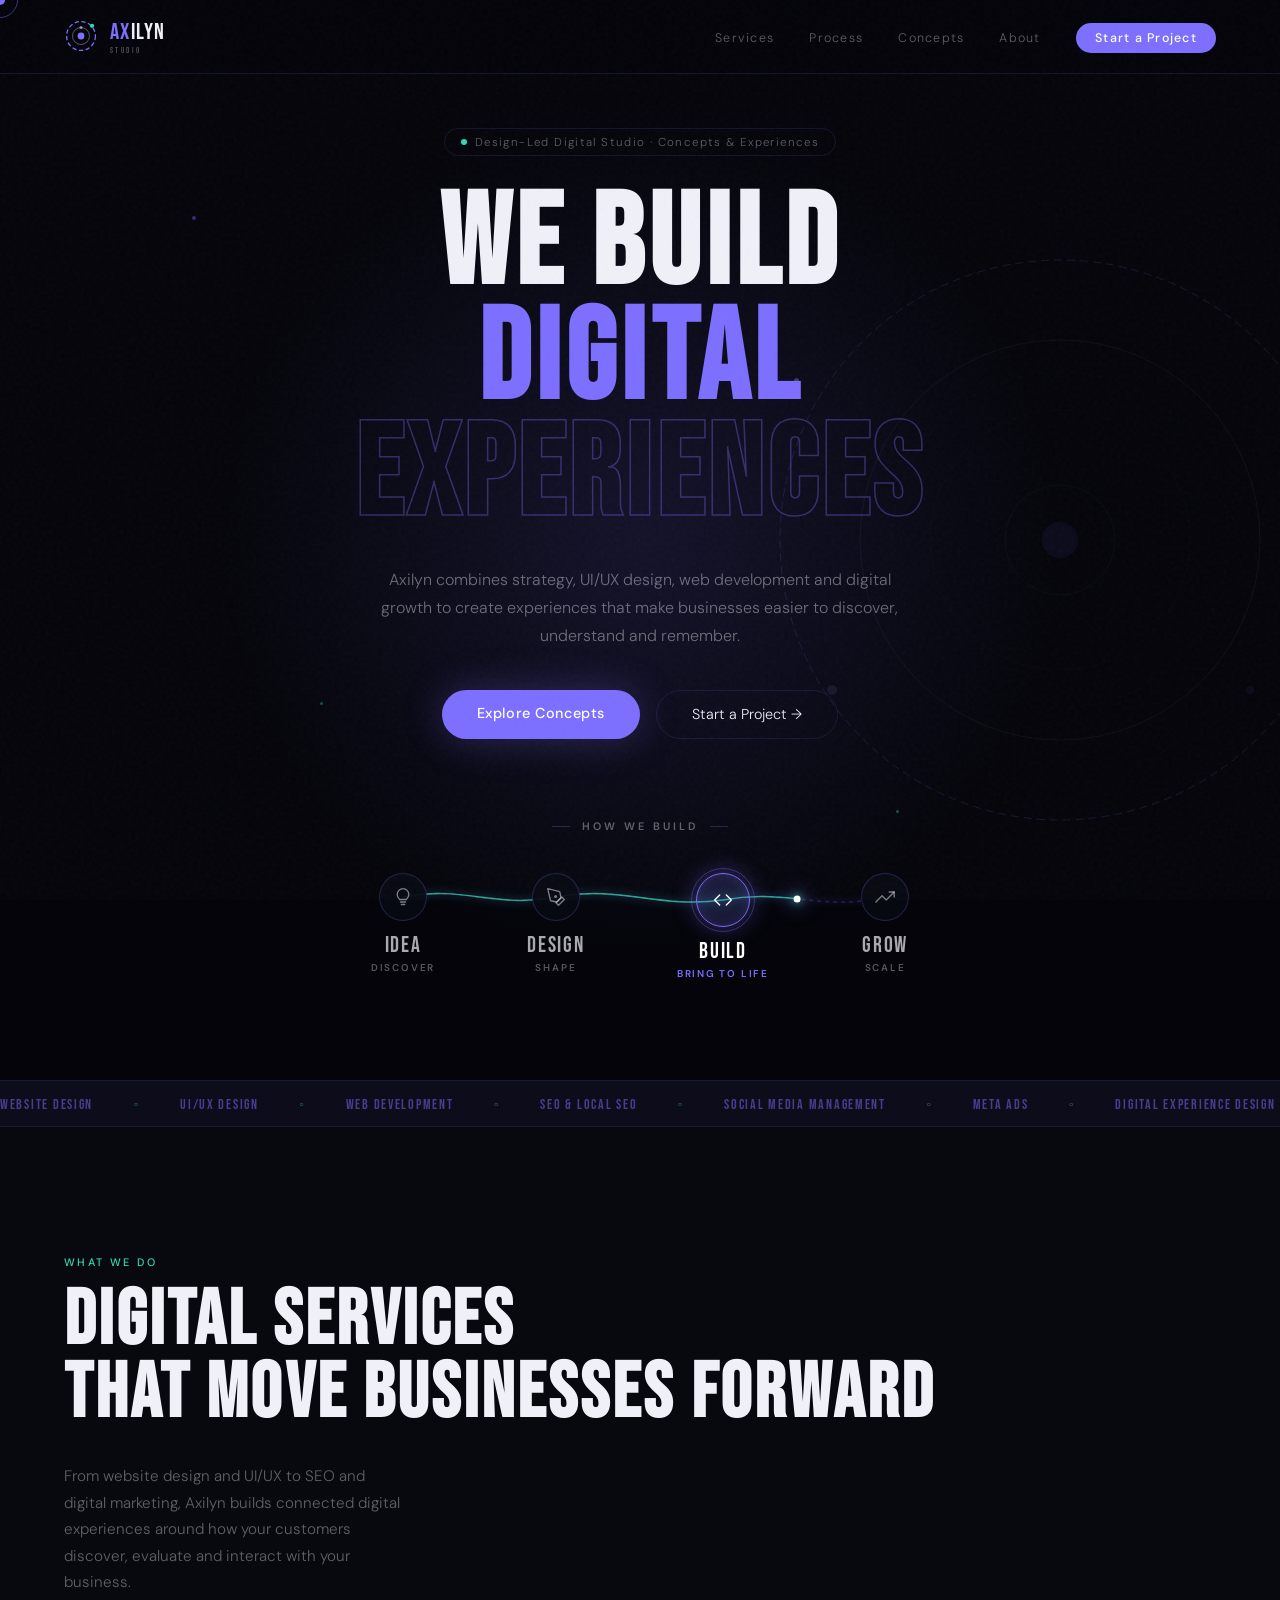
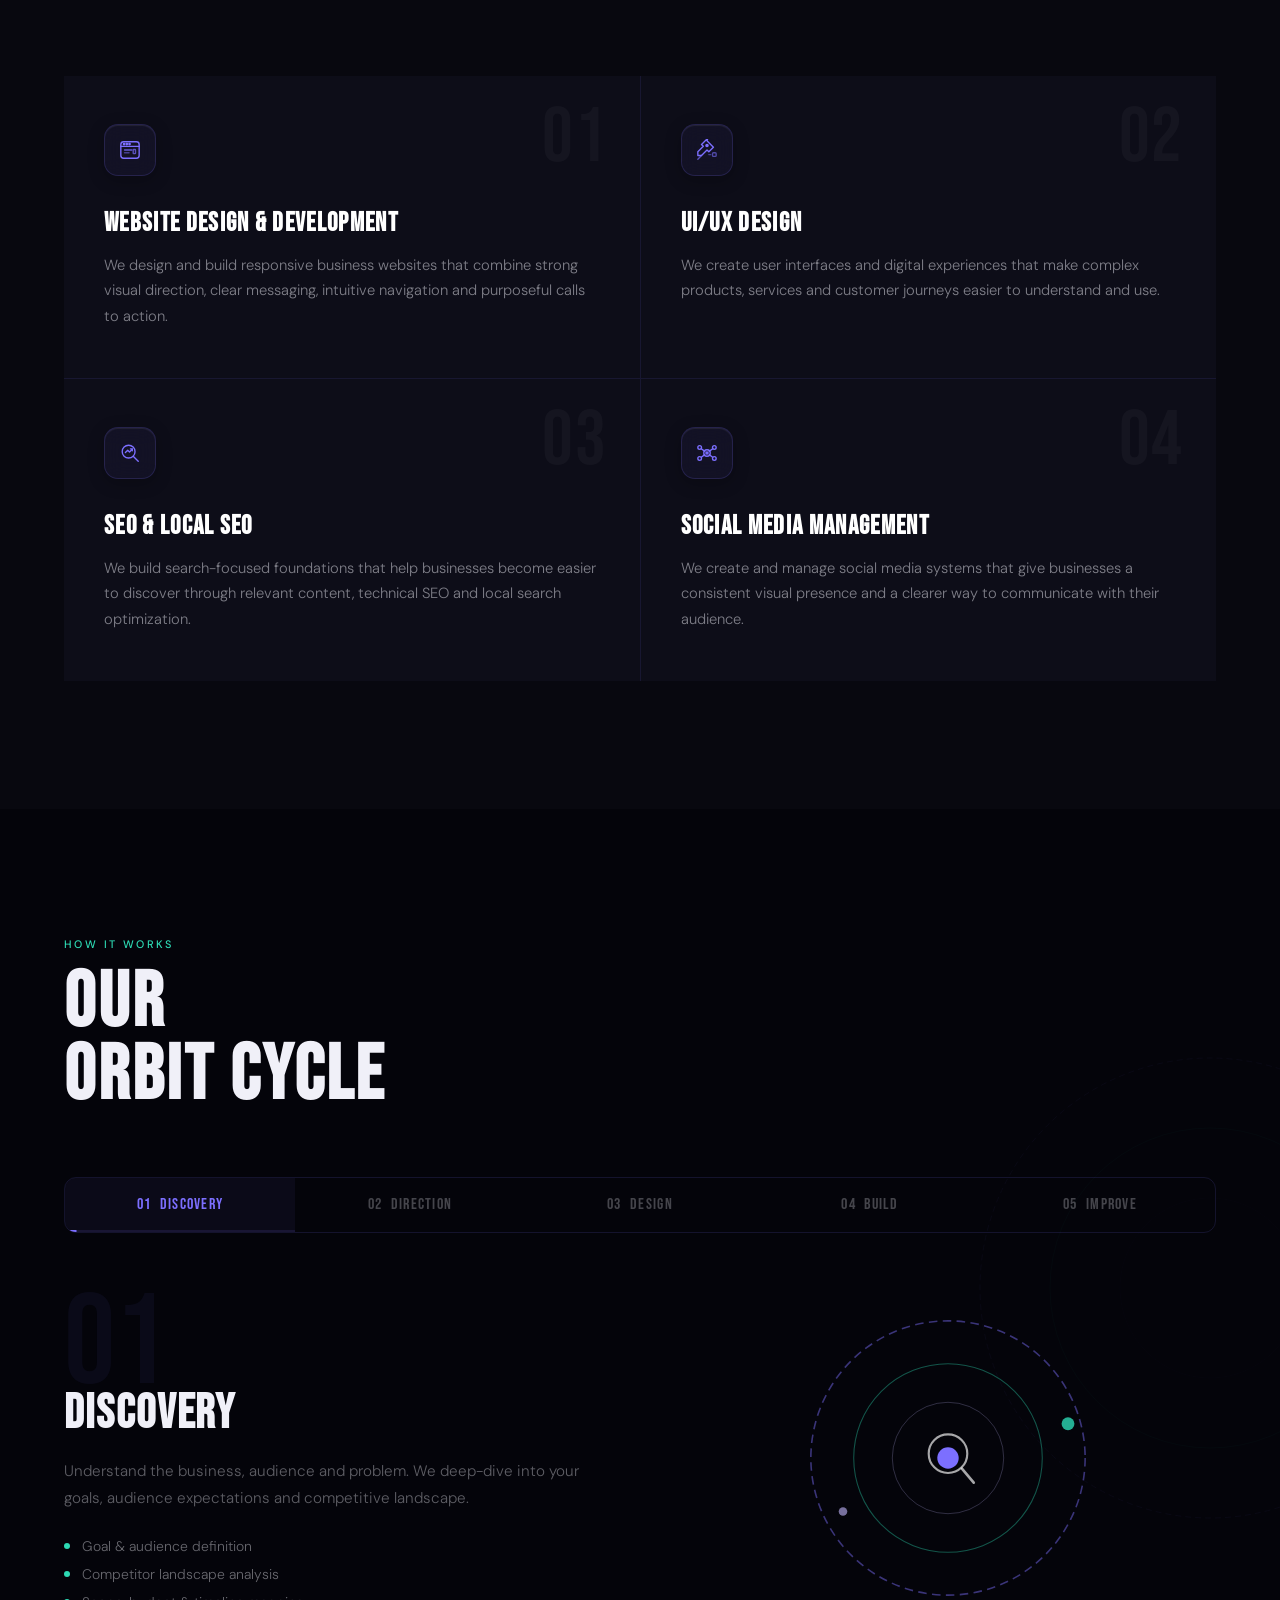
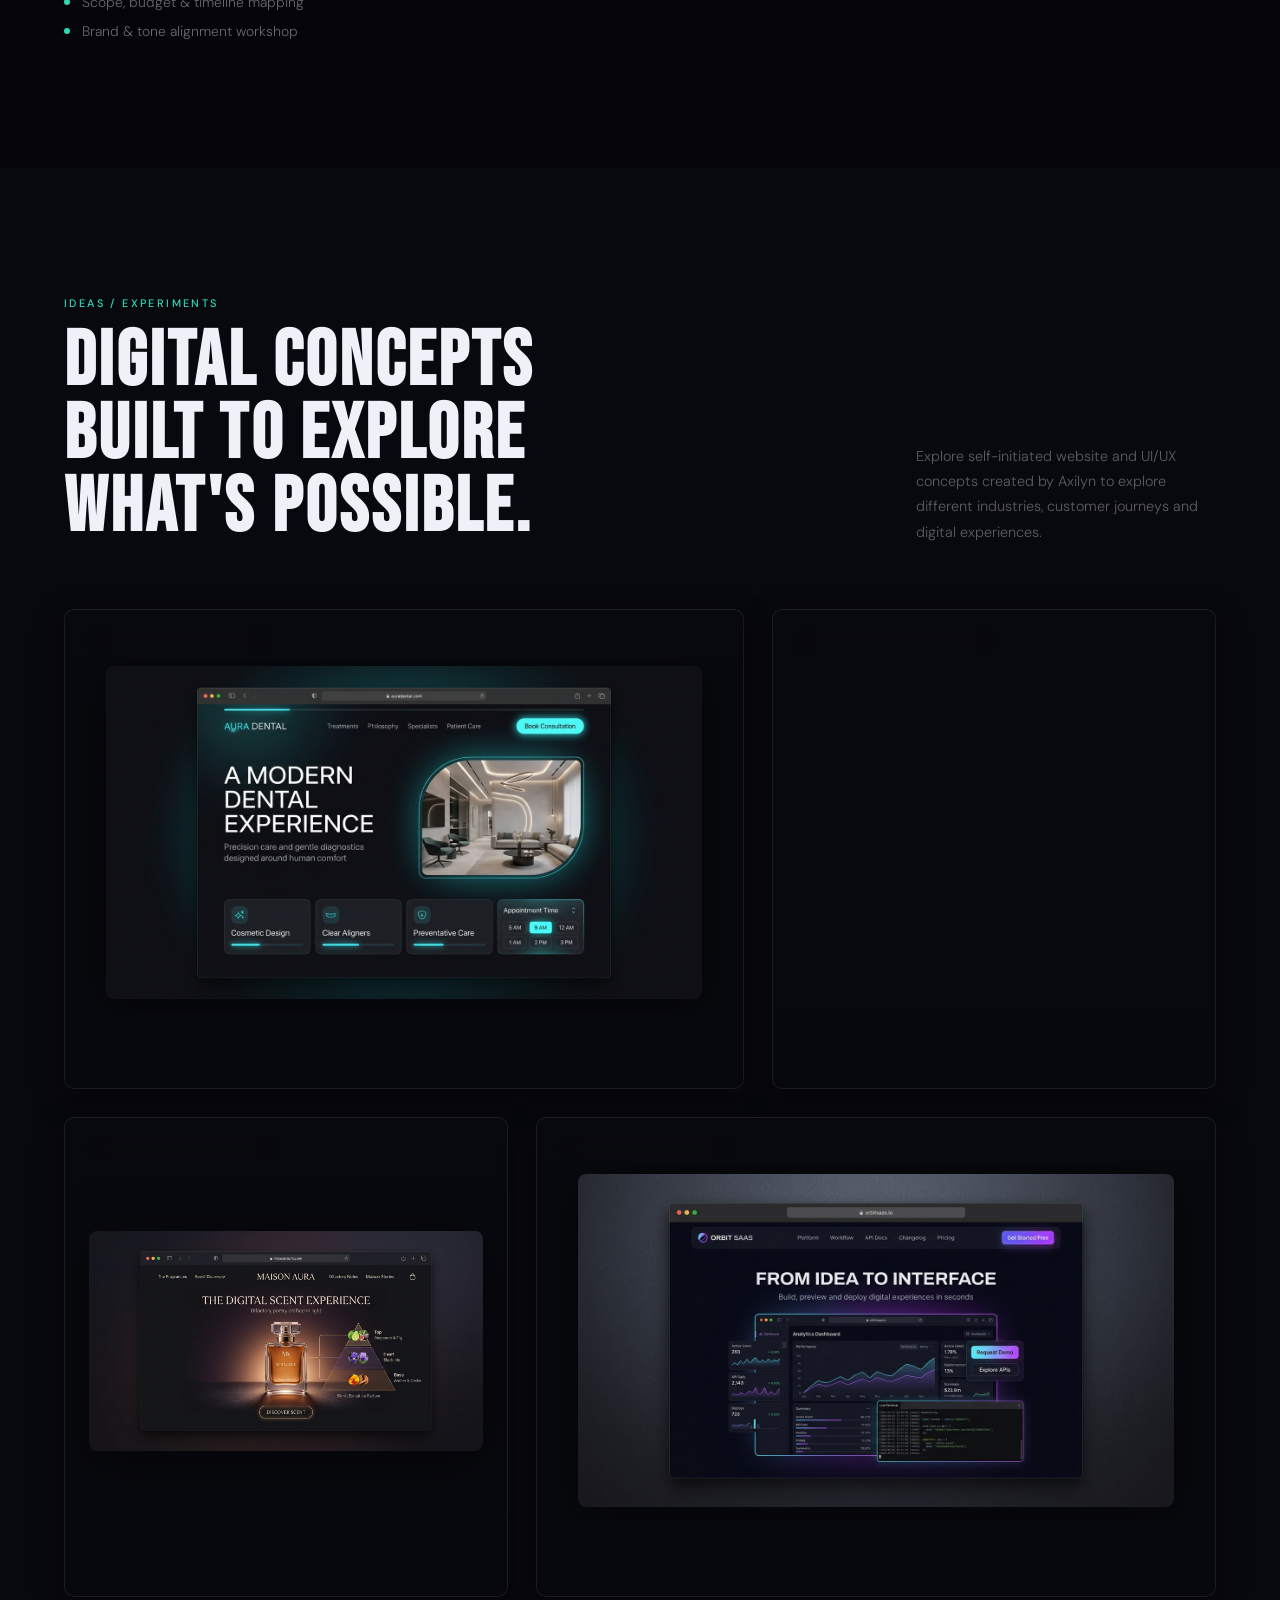
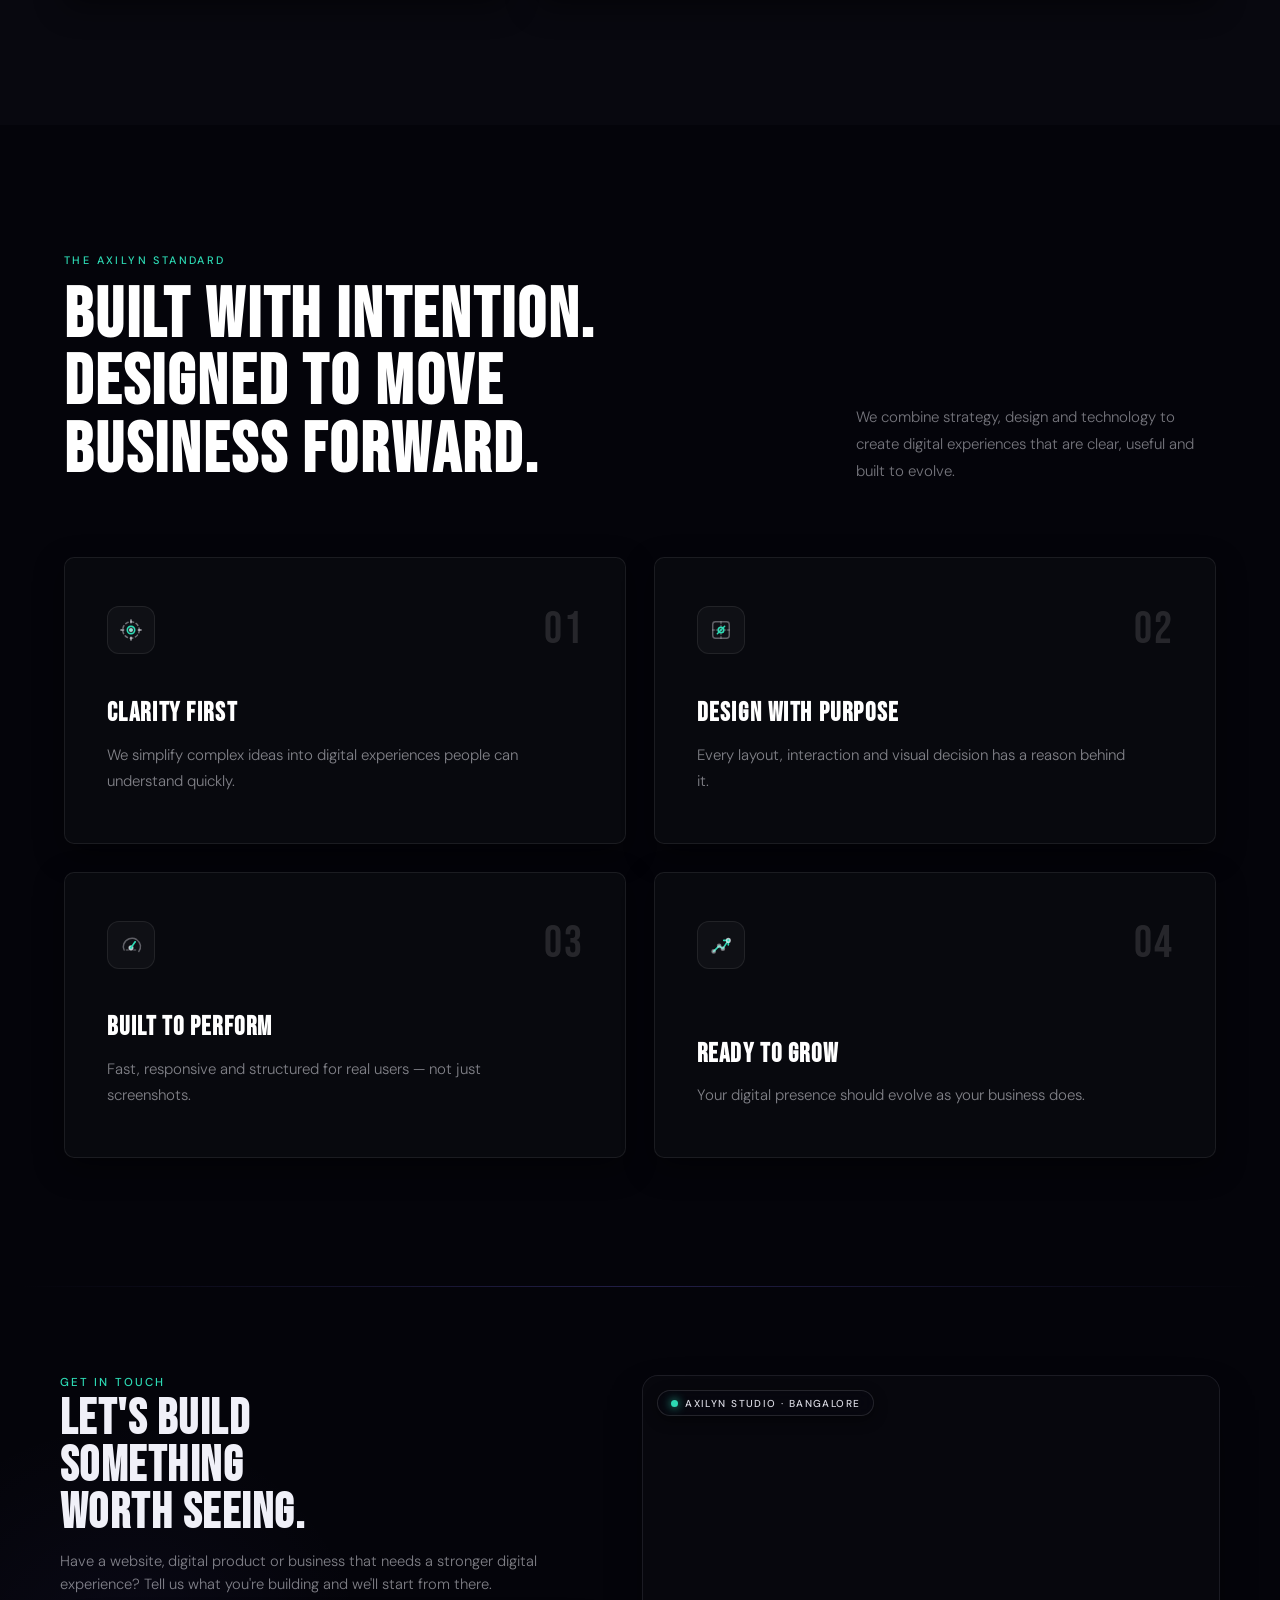
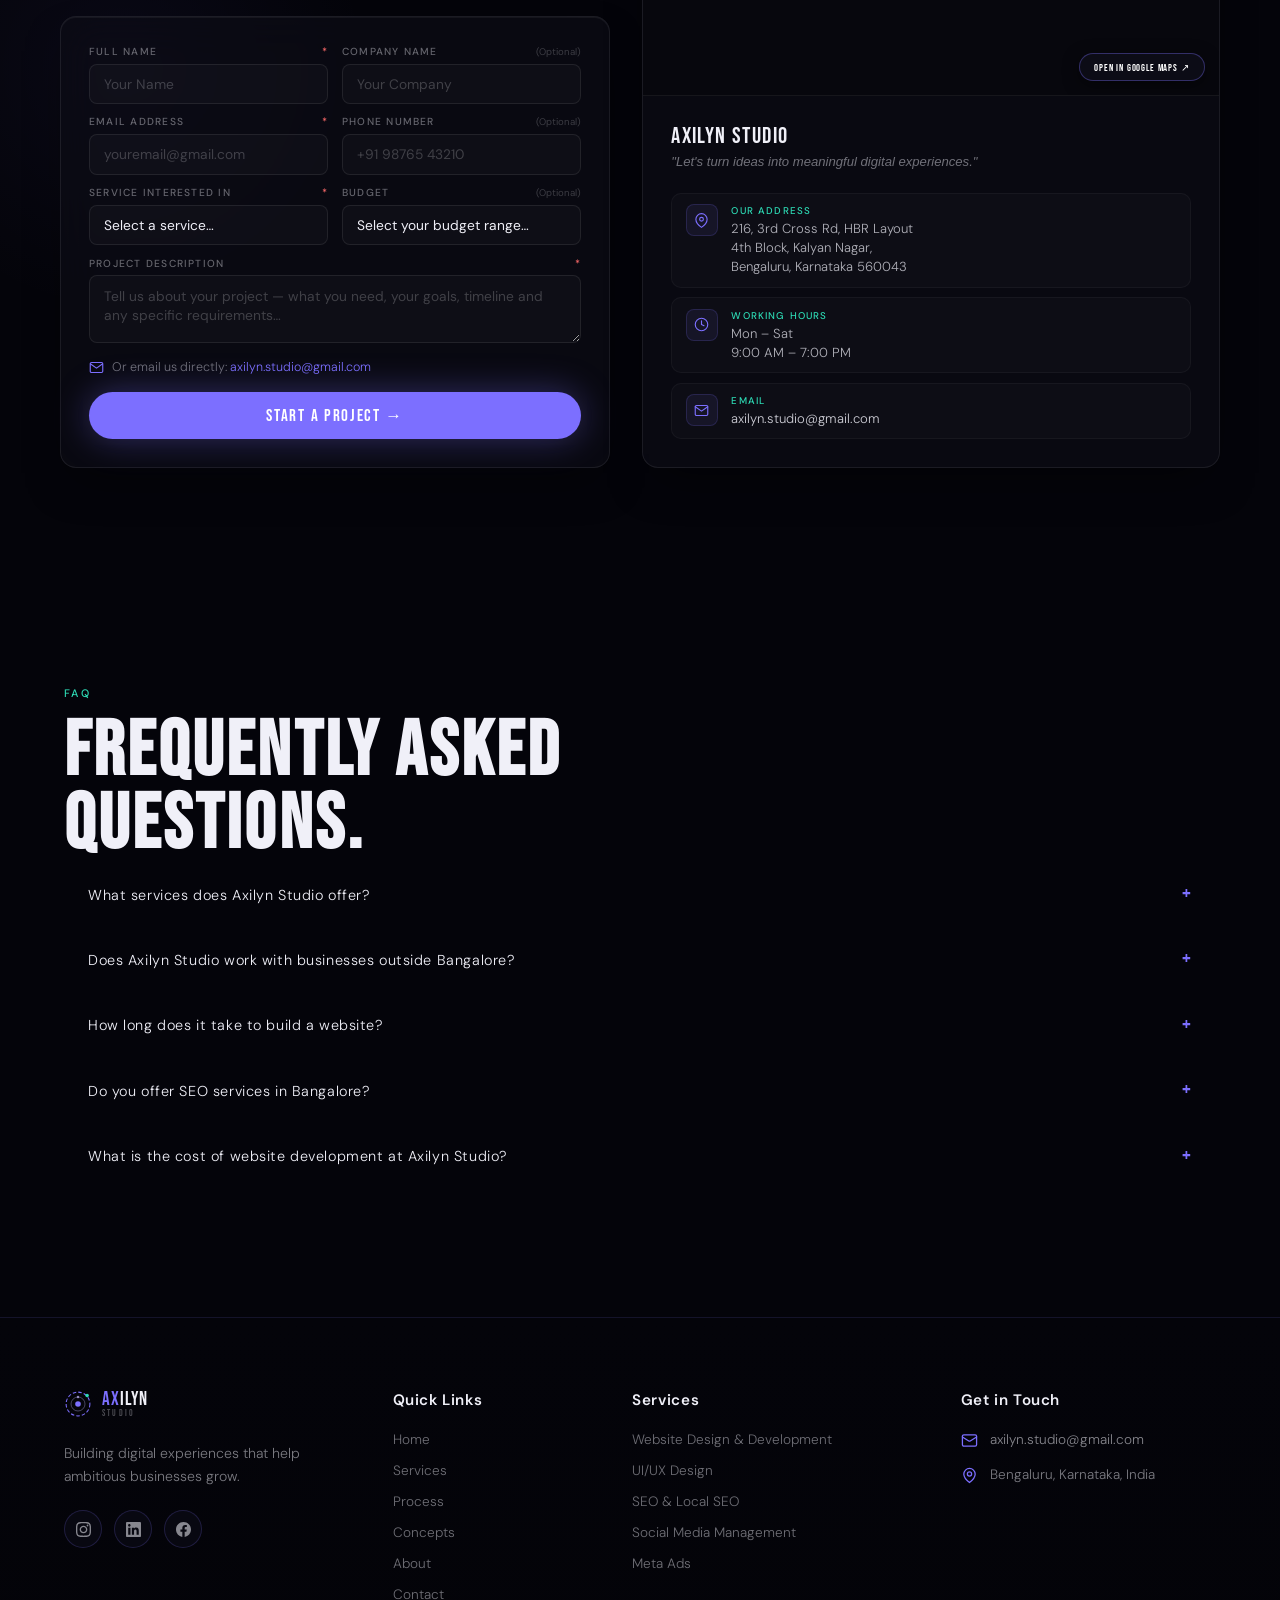
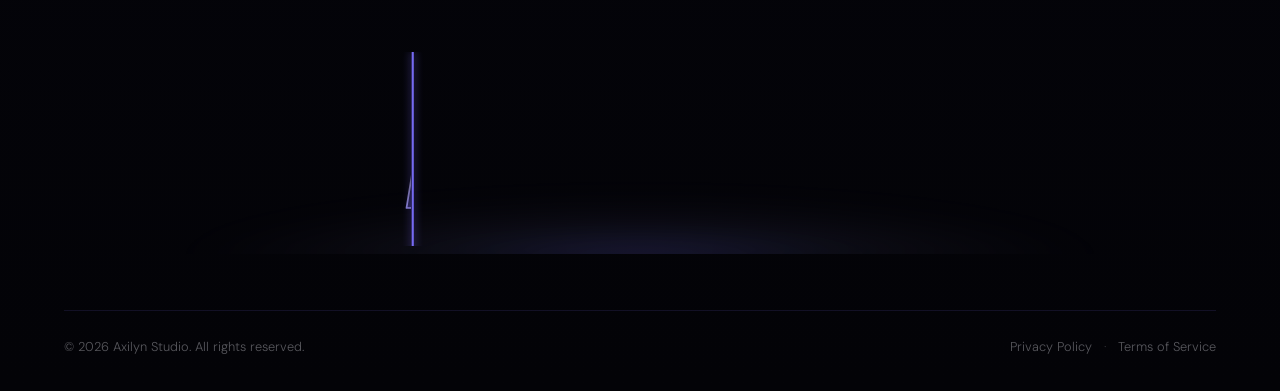
==== commit a910bf41: "Refine contact and location layout" ====
--- a/index.html
+++ b/index.html
@@ -102,12 +102,12 @@
 <link href="https://fonts.googleapis.com/css2?family=Bebas+Neue&amp;family=DM+Sans:opsz,wght@9..40,300;9..40,400;9..40,500&amp;display=swap" rel="stylesheet"/>
 
 <!-- Modular Stylesheets -->
-<link rel="stylesheet" href="css/variables.css?v=2.0"/>
-<link rel="stylesheet" href="css/reset.css?v=2.0"/>
-<link rel="stylesheet" href="css/animations.css?v=2.1"/>
-<link rel="stylesheet" href="css/layout.css?v=3.1"/>
-<link rel="stylesheet" href="css/components.css?v=4.0"/>
-<link rel="stylesheet" href="css/project-view.css?v=3.0"/>
+<link rel="stylesheet" href="/css/variables.css?v=4.0"/>
+<link rel="stylesheet" href="/css/reset.css?v=4.0"/>
+<link rel="stylesheet" href="/css/animations.css?v=4.0"/>
+<link rel="stylesheet" href="/css/layout.css?v=4.0"/>
+<link rel="stylesheet" href="/css/components.css?v=4.0"/>
+<link rel="stylesheet" href="/css/project-view.css?v=4.0"/>
 
 <!-- EmailJS SDK -->
 <script src="https://cdn.jsdelivr.net/npm/@emailjs/browser@4/dist/email.min.js"></script>
@@ -436,7 +436,7 @@
         <span class="wcard-badge">SELF-INITIATED CONCEPT · DENTAL</span>
       </div>
       <div class="wcard-media">
-        <img src="assets/concepts/dental-concept.jpg" alt="Dental clinic website concept designed by Axilyn" loading="lazy" decoding="async"/>
+        <img src="/assets/concepts/dental-concept.jpg" alt="Dental clinic website concept designed by Axilyn" loading="lazy" decoding="async"/>
       </div>
       <div class="wcard-footer">
         <div class="winfo">
@@ -453,7 +453,7 @@
         <span class="wcard-badge">SELF-INITIATED CONCEPT · INTERIORS</span>
       </div>
       <div class="wcard-media">
-        <img src="assets/concepts/interior-concept.jpg" alt="Interior design studio website concept featuring architectural project presentation" loading="lazy" decoding="async"/>
+        <img src="/assets/concepts/interior-concept.jpg" alt="Interior design studio website concept featuring architectural project presentation" loading="lazy" decoding="async"/>
       </div>
       <div class="wcard-footer">
         <div class="winfo">
@@ -470,7 +470,7 @@
         <span class="wcard-badge">SELF-INITIATED CONCEPT · PERFUME</span>
       </div>
       <div class="wcard-media">
-        <img src="assets/concepts/perfume-concept.jpg" alt="Luxury perfume website concept showing product discovery interface" loading="lazy" decoding="async"/>
+        <img src="/assets/concepts/perfume-concept.jpg" alt="Luxury perfume website concept showing product discovery interface" loading="lazy" decoding="async"/>
       </div>
       <div class="wcard-footer">
         <div class="winfo">
@@ -487,7 +487,7 @@
         <span class="wcard-badge">SELF-INITIATED CONCEPT · SAAS</span>
       </div>
       <div class="wcard-media">
-        <img src="assets/concepts/saas-concept.jpg" alt="Modern SaaS digital product landing page concept designed by Axilyn" loading="lazy" decoding="async"/>
+        <img src="/assets/concepts/saas-concept.jpg" alt="Modern SaaS digital product landing page concept designed by Axilyn" loading="lazy" decoding="async"/>
       </div>
       <div class="wcard-footer">
         <div class="winfo">
@@ -1136,12 +1136,12 @@
 </div>
 
 <!-- ══════════════════ MODULAR SCRIPTS ══════════════════ -->
-<script src="js/projects-data.js?v=3.0"></script>
-<script src="js/cursor.js?v=3.0"></script>
-<script src="js/animations.js?v=3.1"></script>
-<script src="js/navigation.js?v=3.0"></script>
-<script src="js/contact.js?v=3.0"></script>
-<script src="js/main.js?v=3.0"></script>
+<script src="/js/projects-data.js?v=4.0"></script>
+<script src="/js/cursor.js?v=4.0"></script>
+<script src="/js/animations.js?v=4.0"></script>
+<script src="/js/navigation.js?v=4.0"></script>
+<script src="/js/contact.js?v=4.0"></script>
+<script src="/js/main.js?v=4.0"></script>
 
 </body>
 </html>
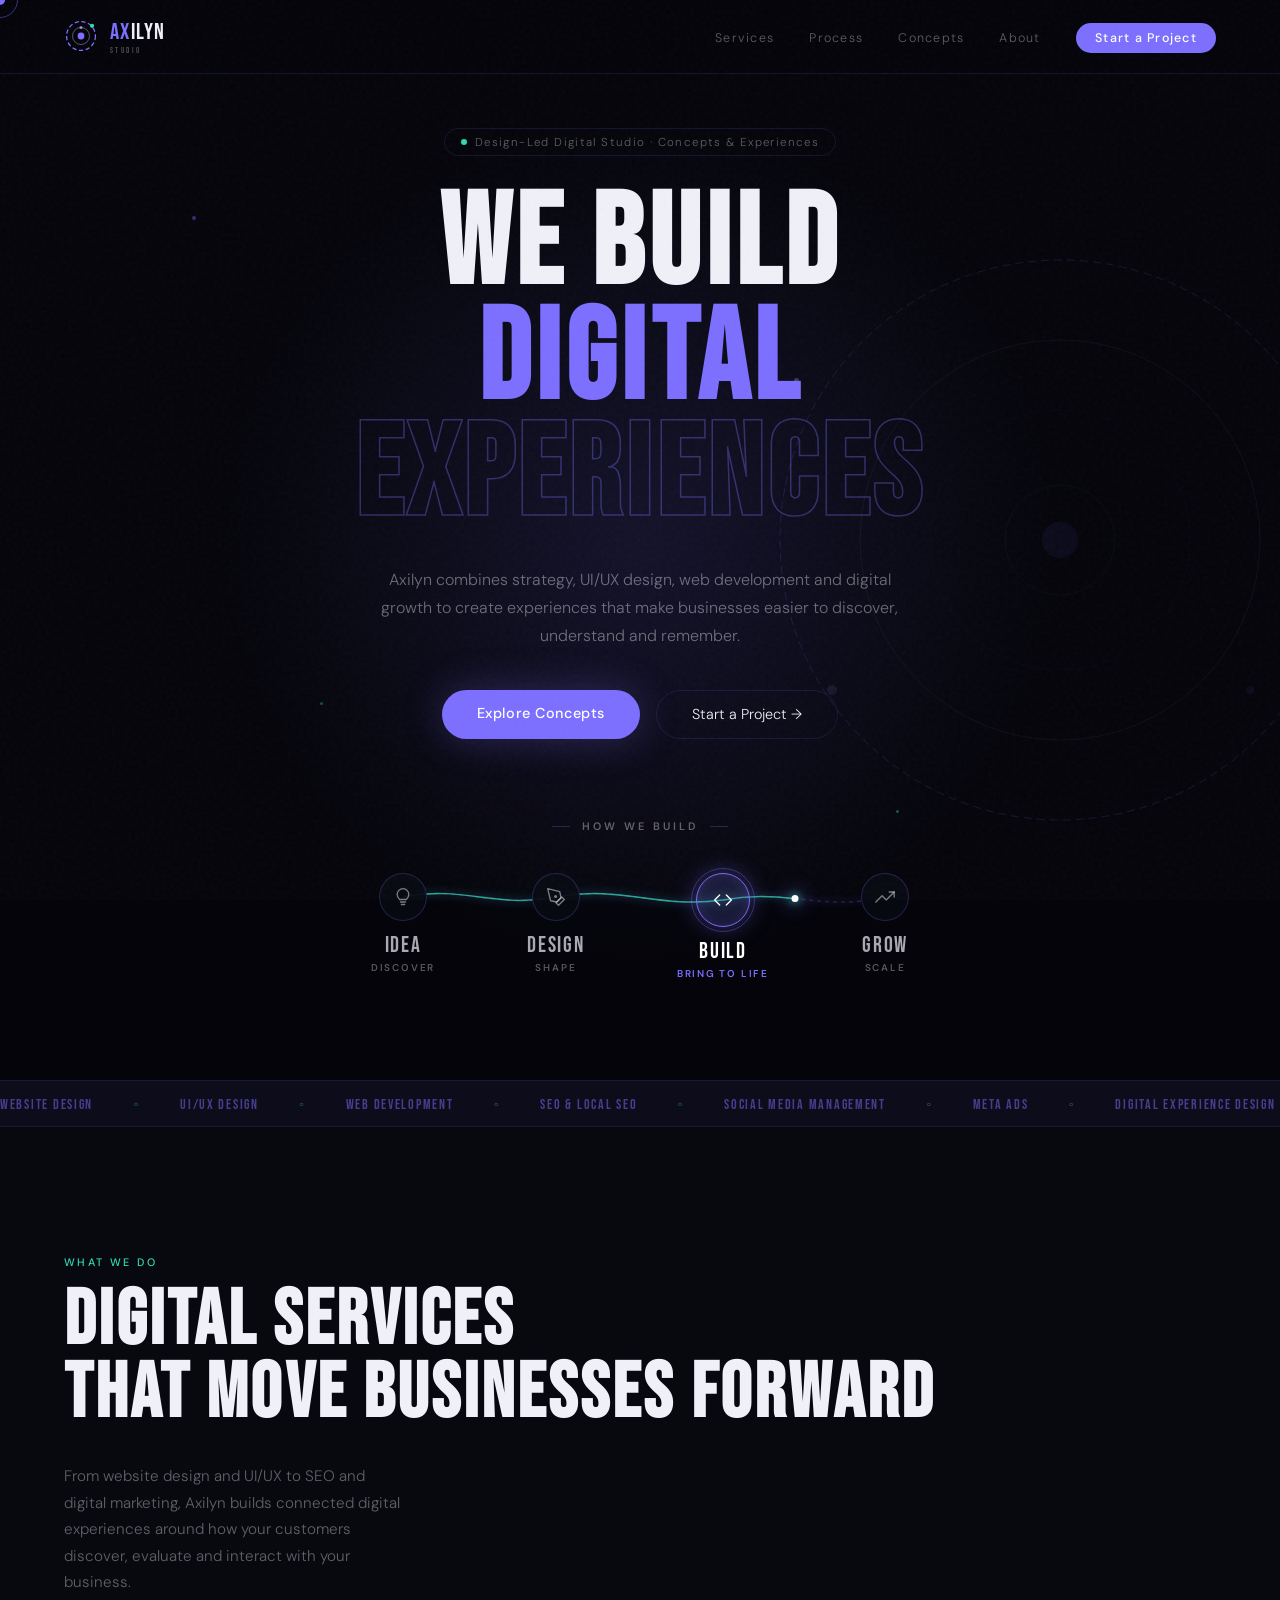
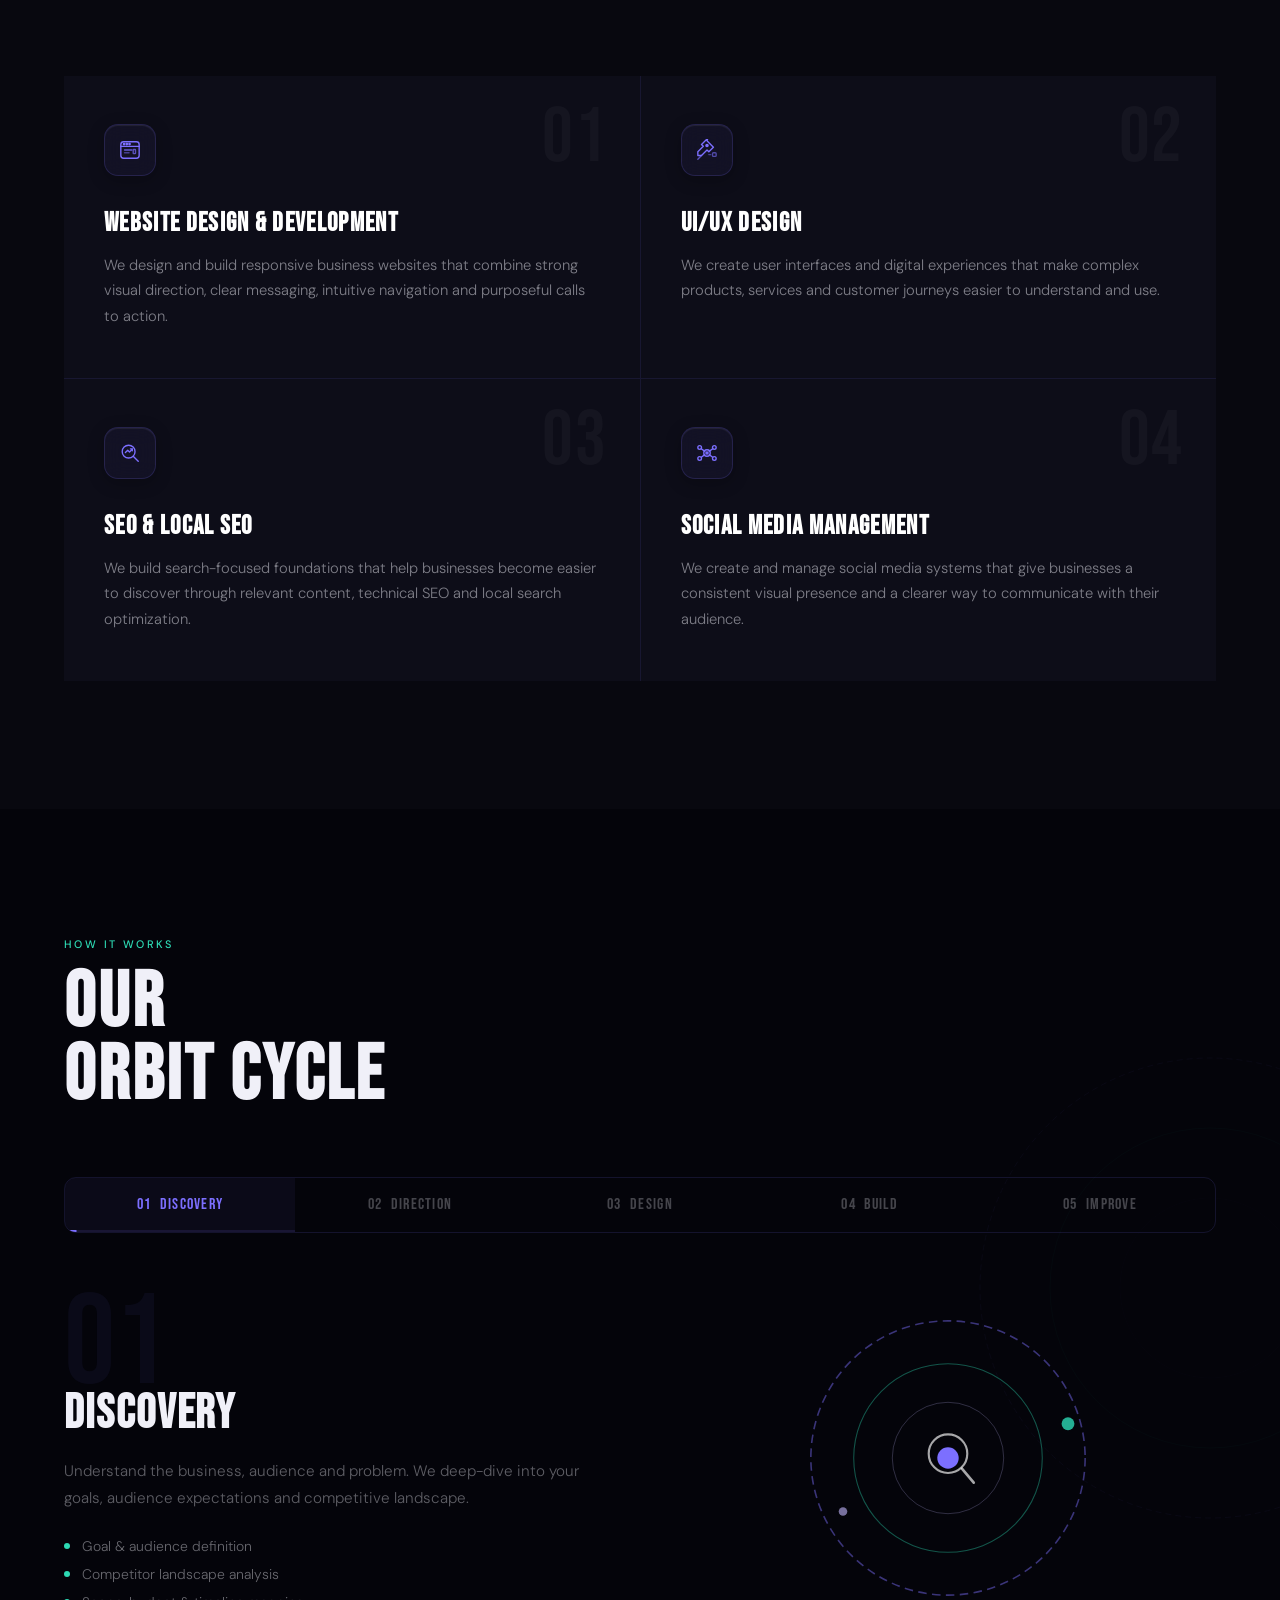
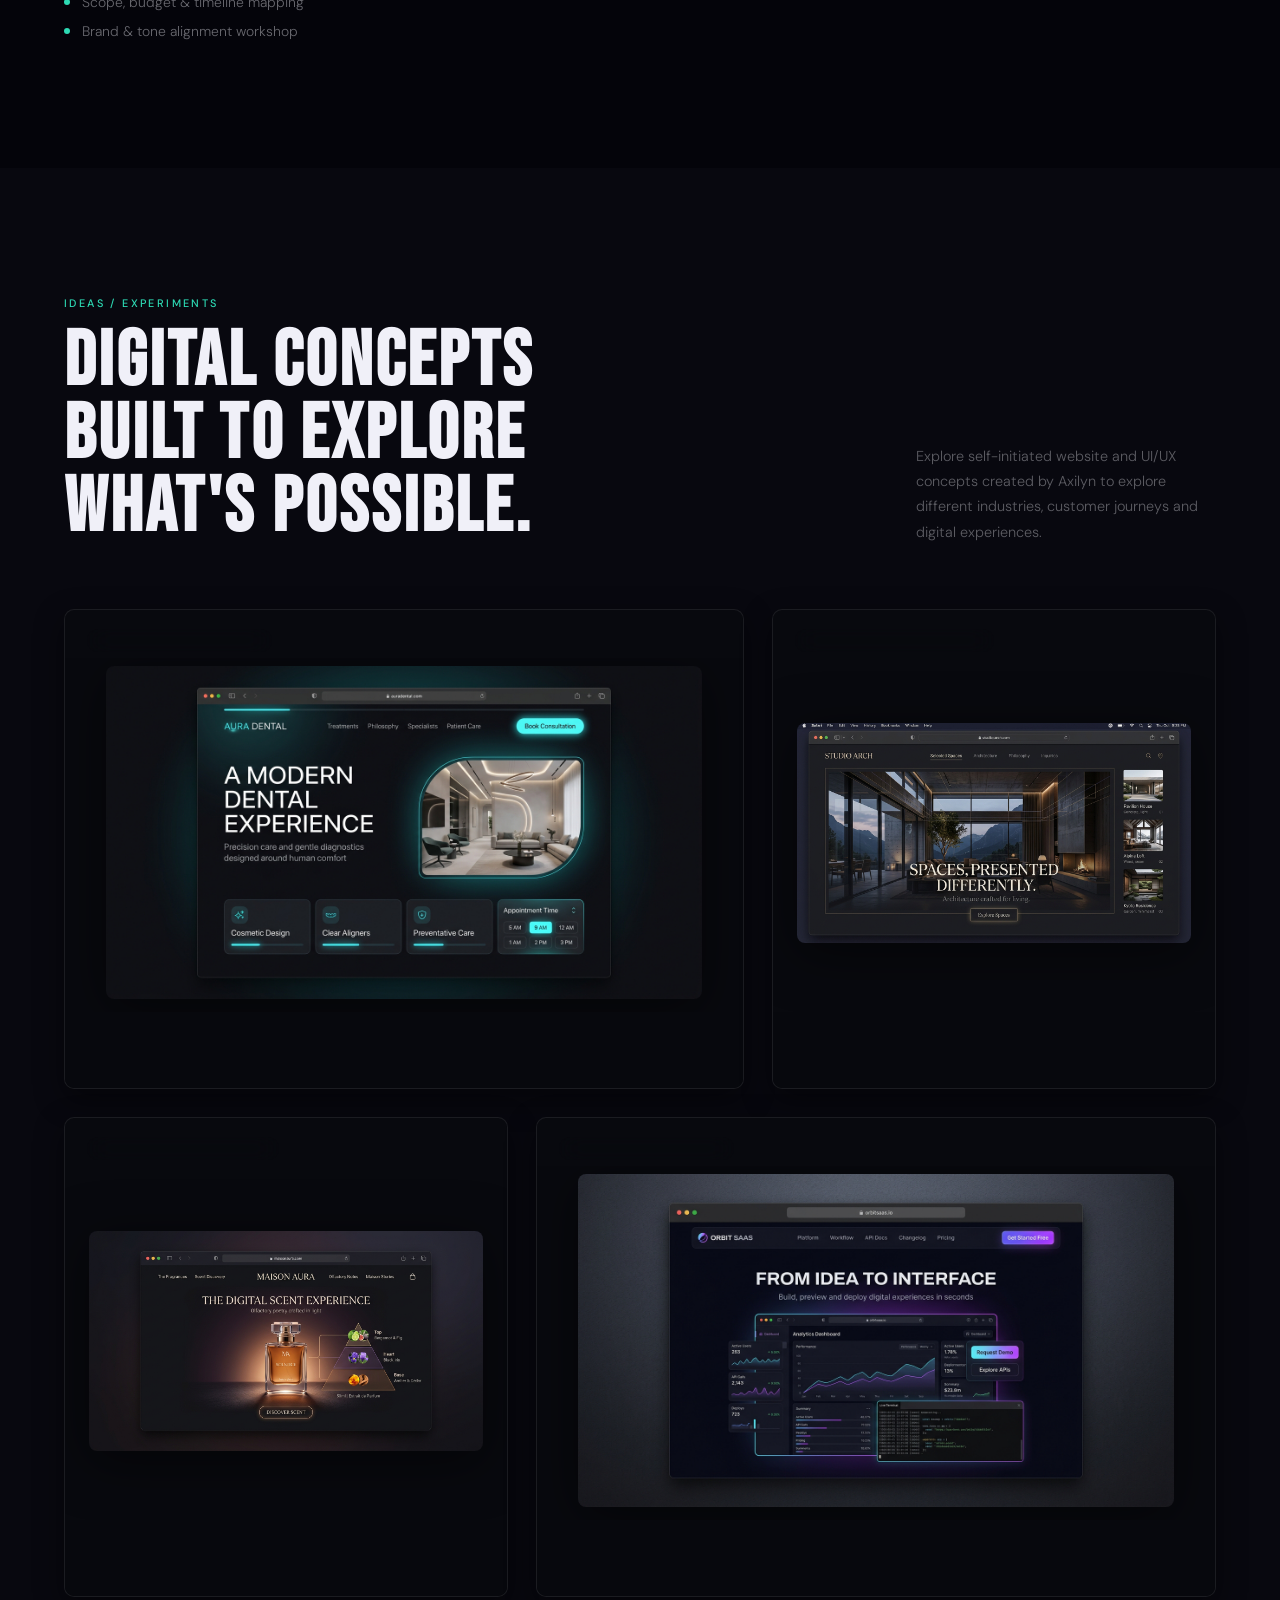
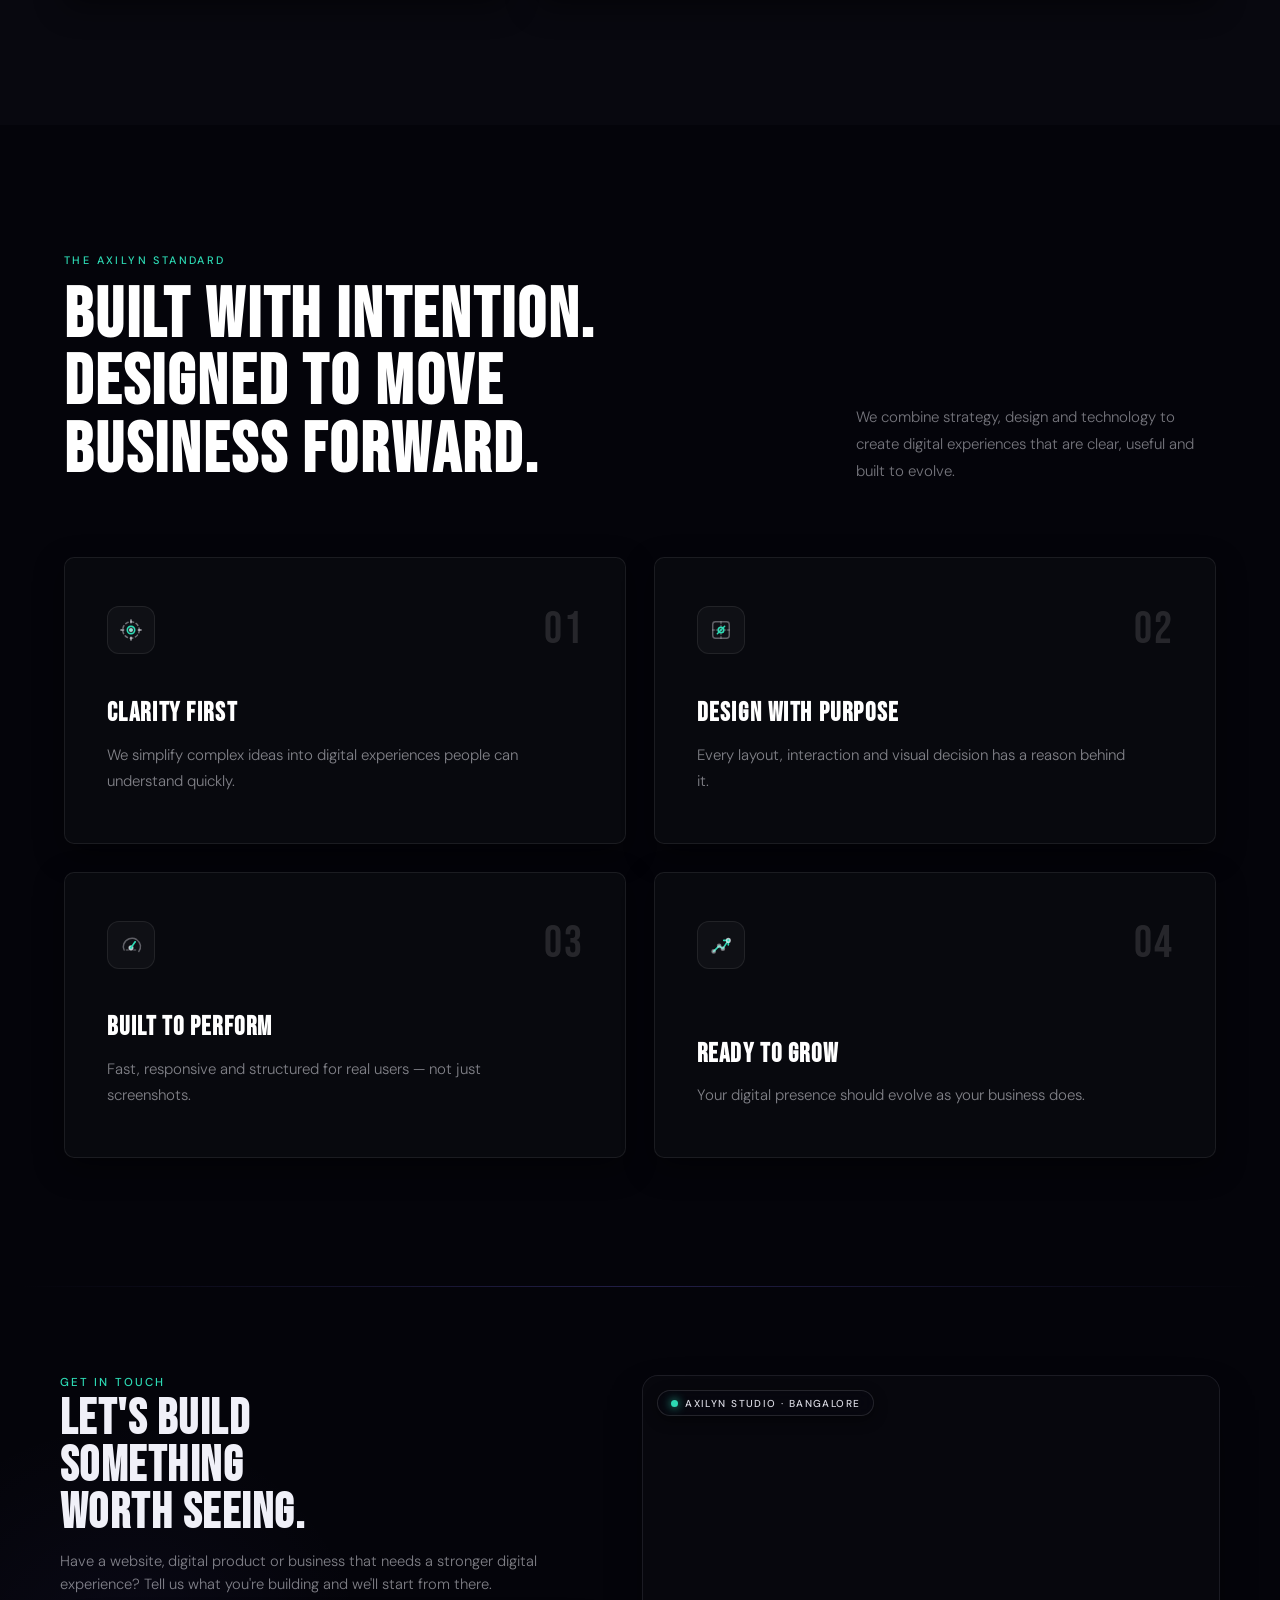
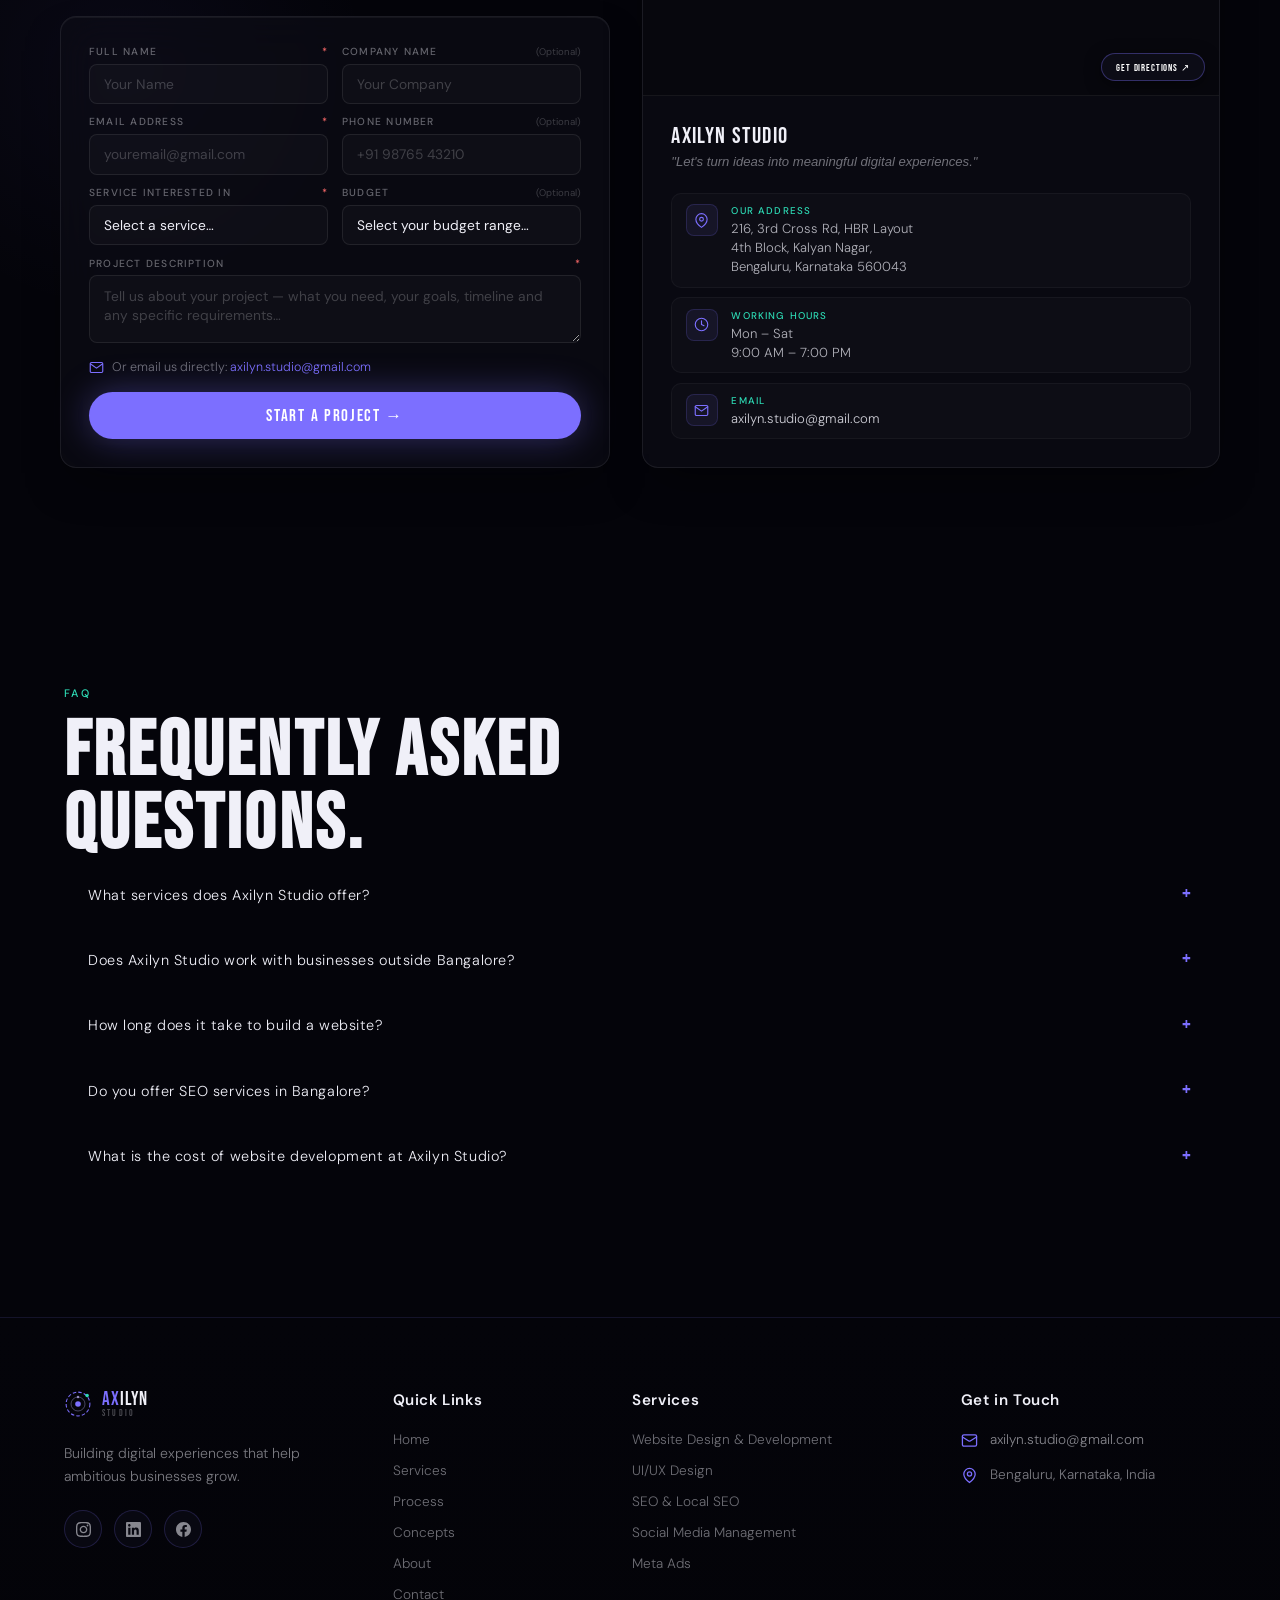
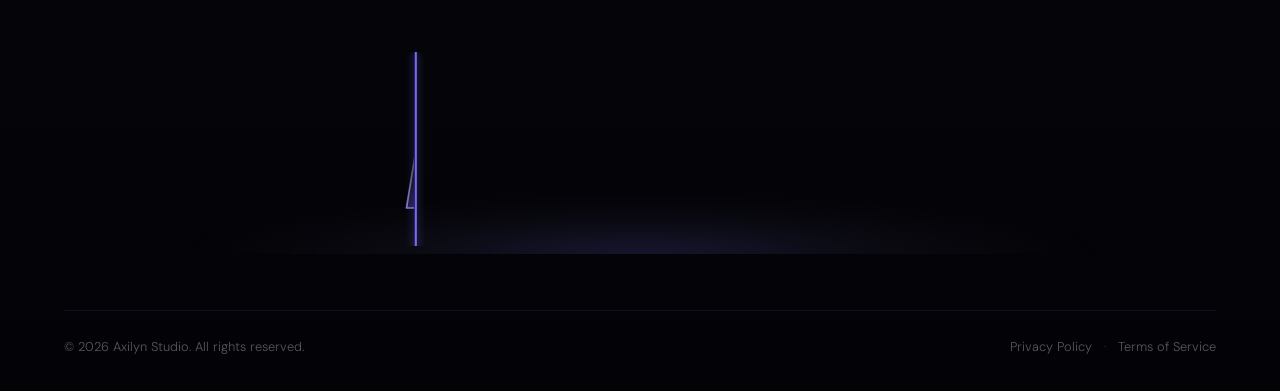
==== commit 24c24973: "Audit and fix website navigation, CTAs, links, and logo routing" ====
--- a/index.html
+++ b/index.html
@@ -143,7 +143,7 @@
 
 <!-- ══════════════════ NAV ══════════════════ -->
 <nav id="nav">
-  <div class="nlogo" onclick="goHome()">
+  <a href="/" class="nlogo" aria-label="Axilyn Studio Homepage">
     <svg class="nlm" viewBox="0 0 40 40" fill="none">
       <!-- outer dashed ring: rotates clockwise -->
       <circle class="nl-o1" cx="20" cy="20" r="17" stroke="#7C6FFF" stroke-width="1.5" stroke-dasharray="5 3"/>
@@ -157,13 +157,13 @@
       <g class="nl-o2"><circle cx="20" cy="10" r="1.8" fill="#C4B9FF" opacity=".7"/></g>
     </svg>
     <div class="nwm"><div><span>AX</span>ILYN</div><div style="font-size:.5rem;letter-spacing:.3em;color:rgba(240,240,248,.3);margin-top:.05rem;">STUDIO</div></div>
-  </div>
+  </a>
   <ul>
-    <li><a href="#services" onclick="goHome()">Services</a></li>
-    <li><a href="#process" onclick="goHome()">Process</a></li>
-    <li><a href="#work" onclick="goHome()">Concepts</a></li>
-    <li><a href="#about" onclick="goHome()">About</a></li>
-    <li><a href="#contact" onclick="goHome()" class="ncta">Start a Project</a></li>
+    <li><a href="#services">Services</a></li>
+    <li><a href="#process">Process</a></li>
+    <li><a href="#concepts">Concepts</a></li>
+    <li><a href="/about/">About</a></li>
+    <li><a href="#contact" class="ncta">Start a Project</a></li>
   </ul>
 </nav>
 
@@ -195,7 +195,7 @@
     <h1>WE BUILD<br/><span class="rw">DIGITAL</span><br/><span class="ol">EXPERIENCES</span></h1>
     <p class="hsub">Axilyn combines strategy, UI/UX design, web development and digital growth to create experiences that make businesses easier to discover, understand and remember.</p>
     <div class="hbtns">
-      <a href="#work" class="bp" aria-label="Explore our concept projects">Explore Concepts</a>
+      <a href="#concepts" class="bp" aria-label="Explore our concept projects">Explore Concepts</a>
       <a href="#contact" class="bg" aria-label="Start a project with Axilyn">Start a Project →</a>
     </div>
     <!-- AXILYN PROCESS FLOW -->
@@ -420,6 +420,7 @@
 </section>
 
 <!-- CONCEPTS -->
+<div id="concepts" class="standard-anchor"></div>
 <section id="work" aria-label="Digital Concepts — Self-Initiated Explorations">
   <div class="wh rev">
     <div>
@@ -431,7 +432,7 @@
   <div class="wgrid rev d1">
 
     <!-- 01: DENTAL CONCEPT (60%) -->
-    <div class="wcard wcard-60" onclick="openProject(0)">
+    <div class="wcard wcard-60" role="button" tabindex="0" onclick="openProject(0)" onkeydown="if(event.key==='Enter'||event.key===' '){event.preventDefault();openProject(0);}" aria-label="Explore A Modern Dental Experience concept">
       <div class="wcard-top">
         <span class="wcard-badge">SELF-INITIATED CONCEPT · DENTAL</span>
       </div>
@@ -448,7 +449,7 @@
     </div>
 
     <!-- 02: INTERIOR CONCEPT (40%) -->
-    <div class="wcard wcard-40" onclick="openProject(1)">
+    <div class="wcard wcard-40" role="button" tabindex="0" onclick="openProject(1)" onkeydown="if(event.key==='Enter'||event.key===' '){event.preventDefault();openProject(1);}" aria-label="Explore Spaces, Presented Differently concept">
       <div class="wcard-top">
         <span class="wcard-badge">SELF-INITIATED CONCEPT · INTERIORS</span>
       </div>
@@ -465,7 +466,7 @@
     </div>
 
     <!-- 03: PERFUME CONCEPT (40%) -->
-    <div class="wcard wcard-40" onclick="openProject(2)">
+    <div class="wcard wcard-40" role="button" tabindex="0" onclick="openProject(2)" onkeydown="if(event.key==='Enter'||event.key===' '){event.preventDefault();openProject(2);}" aria-label="Explore The Digital Scent Experience concept">
       <div class="wcard-top">
         <span class="wcard-badge">SELF-INITIATED CONCEPT · PERFUME</span>
       </div>
@@ -482,7 +483,7 @@
     </div>
 
     <!-- 04: SAAS CONCEPT (60%) -->
-    <div class="wcard wcard-60" onclick="openProject(3)">
+    <div class="wcard wcard-60" role="button" tabindex="0" onclick="openProject(3)" onkeydown="if(event.key==='Enter'||event.key===' '){event.preventDefault();openProject(3);}" aria-label="Explore From Idea to Interface concept">
       <div class="wcard-top">
         <span class="wcard-badge">SELF-INITIATED CONCEPT · SAAS</span>
       </div>
@@ -737,8 +738,8 @@
             <!-- Open in Google Maps control -->
             <a class="loc-map-btn"
                href="https://www.google.com/maps/dir//Loftsify+-+Human+Centric+Interior+Design+Studio+Bangalore,+216,+3rd+Cross+Rd,+HBR+Layout+4th+Block,+Meganahalli,+Kalyan+Nagar,+Bengaluru,+Karnataka+560043/@13.0249029,77.6192442,15z/data=!4m8!4m7!1m0!1m5!1m1!1s0x3bae17cf17132879:0x28c03860c68b1725!2m2!1d77.633753!2d13.0287378?entry=ttu&amp;g_ep=EgoyMDI2MDYxMC4wIKXMDSoASAFQAw%3D%3D"
-               target="_blank" rel="noopener" title="Open in Google Maps">
-              OPEN IN GOOGLE MAPS ↗
+               target="_blank" rel="noopener" title="Get Directions — Open in Google Maps" aria-label="Get Directions — Open in Google Maps">
+              GET DIRECTIONS ↗
             </a>
           </div>
 
@@ -865,7 +866,7 @@
 
       <!-- COLUMN 1 — BRAND -->
       <div class="footer-col footer-col-brand">
-        <div class="fll" onclick="goHome()" role="button" tabindex="0" aria-label="Axilyn Studio Homepage">
+        <a href="/" class="fll" aria-label="Axilyn Studio Homepage">
           <svg class="flm" viewBox="0 0 40 40" fill="none" aria-hidden="true">
             <circle class="nl-o1" cx="20" cy="20" r="17" stroke="#7C6FFF" stroke-width="1.5" stroke-dasharray="5 3"/>
             <circle class="nl-o2" cx="20" cy="20" r="10" stroke="#C4B9FF" stroke-width="1" opacity=".5"/>
@@ -877,7 +878,7 @@
             <div class="flname"><span>AX</span>ILYN</div>
             <div class="flsub">STUDIO</div>
           </div>
-        </div>
+        </a>
         <p class="footer-desc">Building digital experiences that help ambitious businesses grow.</p>
         <div class="footer-social" aria-label="Axilyn Studio Social Links">
           <!-- Instagram -->
@@ -899,12 +900,12 @@
       <div class="footer-col">
         <h4 class="footer-col-title">Quick Links</h4>
         <ul class="footer-links">
-          <li><a href="#hero" onclick="goHome()">Home</a></li>
-          <li><a href="#services" onclick="goHome()">Services</a></li>
-          <li><a href="#process" onclick="goHome()">Process</a></li>
-          <li><a href="#work" onclick="goHome()">Concepts</a></li>
-          <li><a href="#about" onclick="goHome()">About</a></li>
-          <li><a href="#contact" onclick="goHome()">Contact</a></li>
+          <li><a href="/">Home</a></li>
+          <li><a href="#services">Services</a></li>
+          <li><a href="#process">Process</a></li>
+          <li><a href="#concepts">Concepts</a></li>
+          <li><a href="/about/">About</a></li>
+          <li><a href="#contact">Contact</a></li>
         </ul>
       </div>
 
@@ -912,11 +913,11 @@
       <div class="footer-col">
         <h4 class="footer-col-title">Services</h4>
         <ul class="footer-links">
-          <li><a href="#services" onclick="goHome()">Website Design &amp; Development</a></li>
-          <li><a href="#services" onclick="goHome()">UI/UX Design</a></li>
-          <li><a href="#services" onclick="goHome()">SEO &amp; Local SEO</a></li>
-          <li><a href="#services" onclick="goHome()">Social Media Management</a></li>
-          <li><a href="#services" onclick="goHome()">Meta Ads</a></li>
+          <li><a href="#services">Website Design &amp; Development</a></li>
+          <li><a href="#services">UI/UX Design</a></li>
+          <li><a href="#services">SEO &amp; Local SEO</a></li>
+          <li><a href="#services">Social Media Management</a></li>
+          <li><a href="#services">Meta Ads</a></li>
         </ul>
       </div>
 
@@ -991,9 +992,9 @@
     <div class="footer-bottom">
       <div class="footer-copy">© 2026 Axilyn Studio. All rights reserved.</div>
       <div class="footer-legal">
-        <a href="#hero" onclick="goHome()">Privacy Policy</a>
+        <a href="#hero">Privacy Policy</a>
         <span class="footer-legal-sep" aria-hidden="true">·</span>
-        <a href="#hero" onclick="goHome()">Terms of Service</a>
+        <a href="#hero">Terms of Service</a>
       </div>
     </div>
   </div>
@@ -1005,15 +1006,27 @@
 <div id="projectPage">
   <!-- STICKY TOP NAVIGATION -->
   <div class="proj-nav-bar">
-    <button type="button" class="proj-back-btn" onclick="backToWork()" aria-label="Return to all concepts">
-      <span class="proj-back-arrow">←</span> Back to Concepts
-    </button>
+    <div style="display:flex;align-items:center;gap:1.2rem;">
+      <a href="/" class="nlogo" aria-label="Axilyn Studio Homepage">
+        <svg class="nlm" viewBox="0 0 40 40" fill="none">
+          <circle class="nl-o1" cx="20" cy="20" r="17" stroke="#7C6FFF" stroke-width="1.5" stroke-dasharray="5 3"/>
+          <circle class="nl-o2" cx="20" cy="20" r="10" stroke="#C4B9FF" stroke-width="1" opacity=".5"/>
+          <circle cx="20" cy="20" r="4" fill="#7C6FFF"/>
+          <g class="nl-o1"><circle cx="33" cy="8" r="2.5" fill="#2DDAB4"/></g>
+          <g class="nl-o2"><circle cx="20" cy="10" r="1.8" fill="#C4B9FF" opacity=".7"/></g>
+        </svg>
+        <div class="nwm"><div><span>AX</span>ILYN</div><div style="font-size:.5rem;letter-spacing:.3em;color:rgba(240,240,248,.3);margin-top:.05rem;">STUDIO</div></div>
+      </a>
+      <button type="button" class="proj-back-btn" onclick="backToWork()" aria-label="Return to all concepts">
+        <span class="proj-back-arrow">←</span> Back to Concepts
+      </button>
+    </div>
     <div class="proj-nav-center">
       <span class="proj-nav-cat" id="pNavCat">SELF-INITIATED CONCEPT</span>
       <span class="proj-nav-sep">/</span>
       <span class="proj-nav-title" id="pNavTitle">A MODERN DENTAL EXPERIENCE</span>
     </div>
-    <a href="#contact" class="proj-nav-cta" onclick="goHome()">Build With Axilyn →</a>
+    <a href="#contact" class="proj-nav-cta">Build With Axilyn →</a>
   </div>
 
   <!-- 1. HERO / INTRODUCTION -->
@@ -1031,7 +1044,7 @@
           <div class="pmrow"><div class="pmlab">Year</div><div class="pmval" id="pmYear">2026</div></div>
           <div class="pmrow"><div class="pmlab">Duration</div><div class="pmval" id="pmDur">Studio Concept Sprint</div></div>
           <div class="pmrow"><div class="pmlab">Focus</div><div class="proj-tags" id="pmTags"></div></div>
-          <a href="#contact" class="proj-meta-cta" onclick="goHome()">BUILD WITH AXILYN →</a>
+          <a href="#contact" class="proj-meta-cta">BUILD WITH AXILYN →</a>
         </div>
       </div>
     </div>
@@ -1118,7 +1131,7 @@
     <div class="pcta-inner">
       <h2 class="pcta-title" id="pCtaHeading">HAVE A BUSINESS THAT COULD USE A BETTER EXPERIENCE?</h2>
       <p class="pcta-desc" id="pCtaText">Let's turn your idea, brand or business into a digital experience people remember.</p>
-      <a href="#contact" class="pcta-btn" onclick="goHome()" id="pCtaBtn">BUILD WITH AXILYN →</a>
+      <a href="#contact" class="pcta-btn" id="pCtaBtn">BUILD WITH AXILYN →</a>
     </div>
   </section>
 
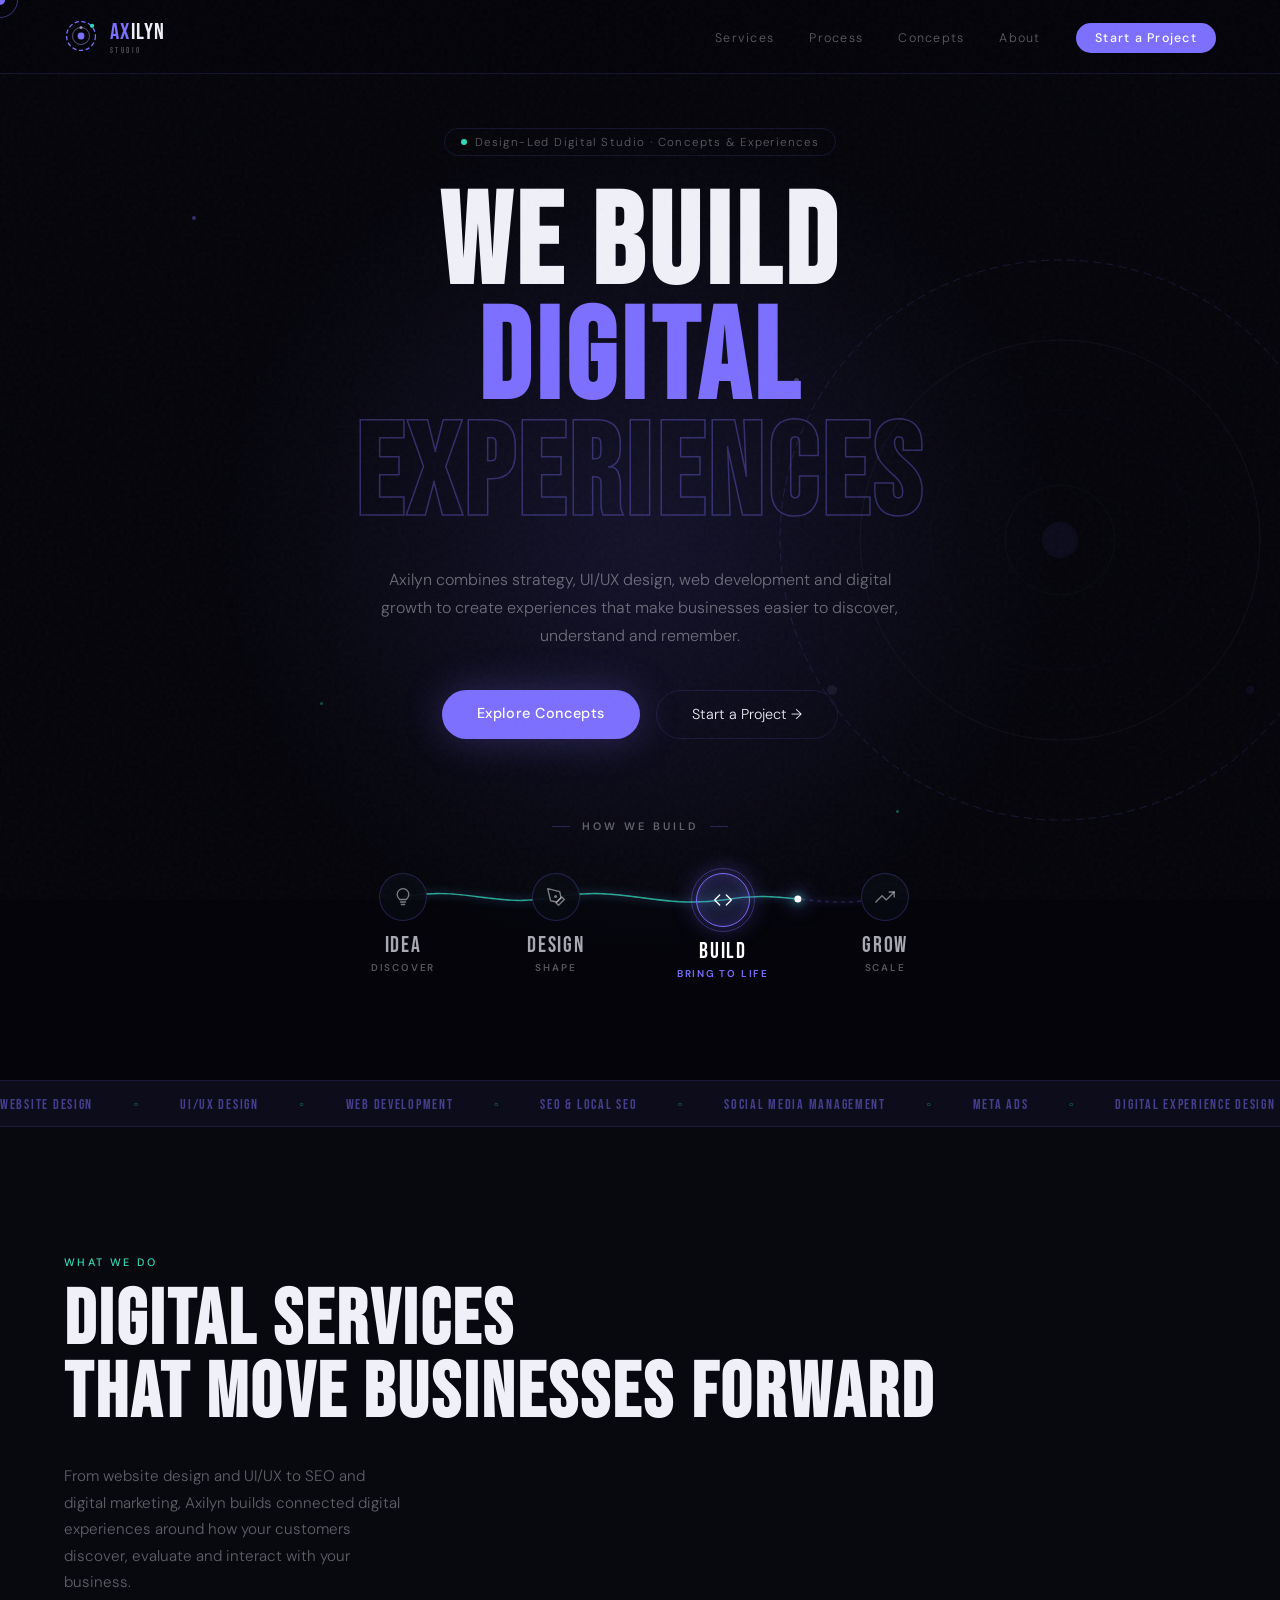
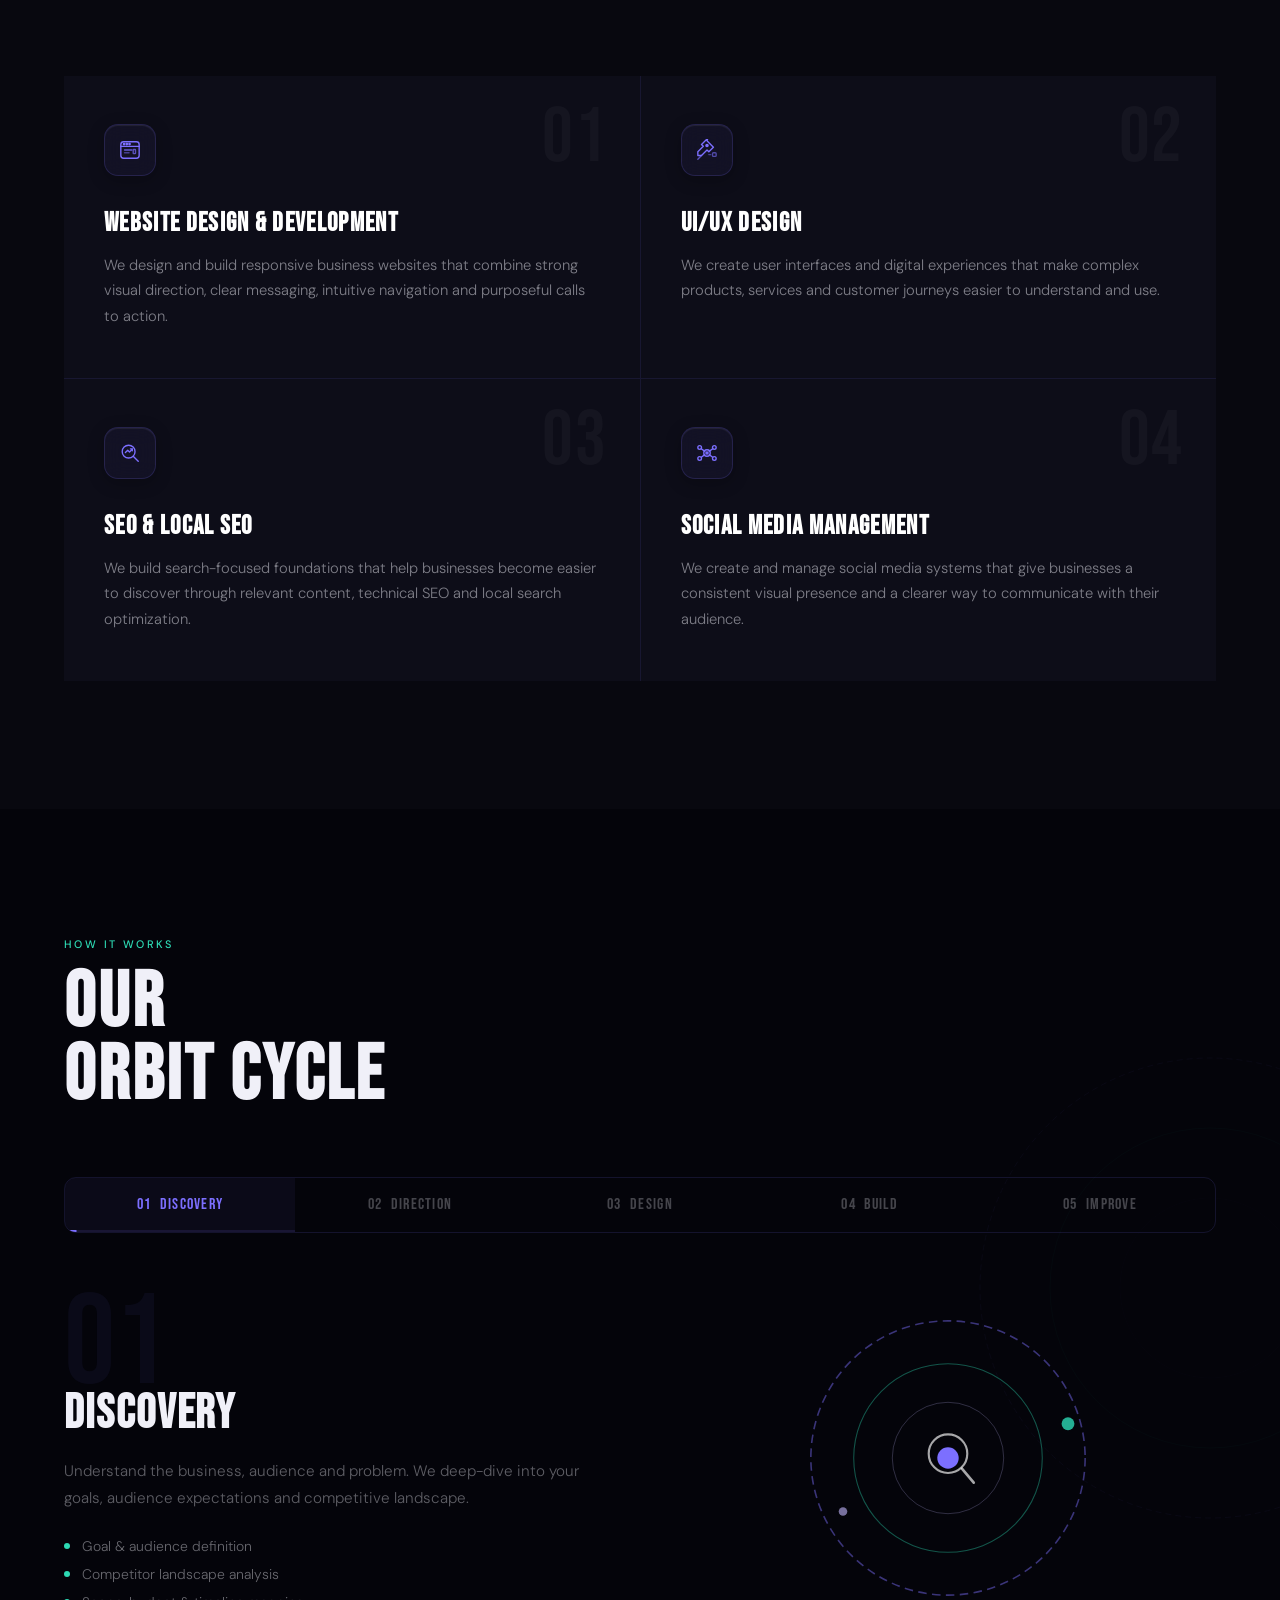
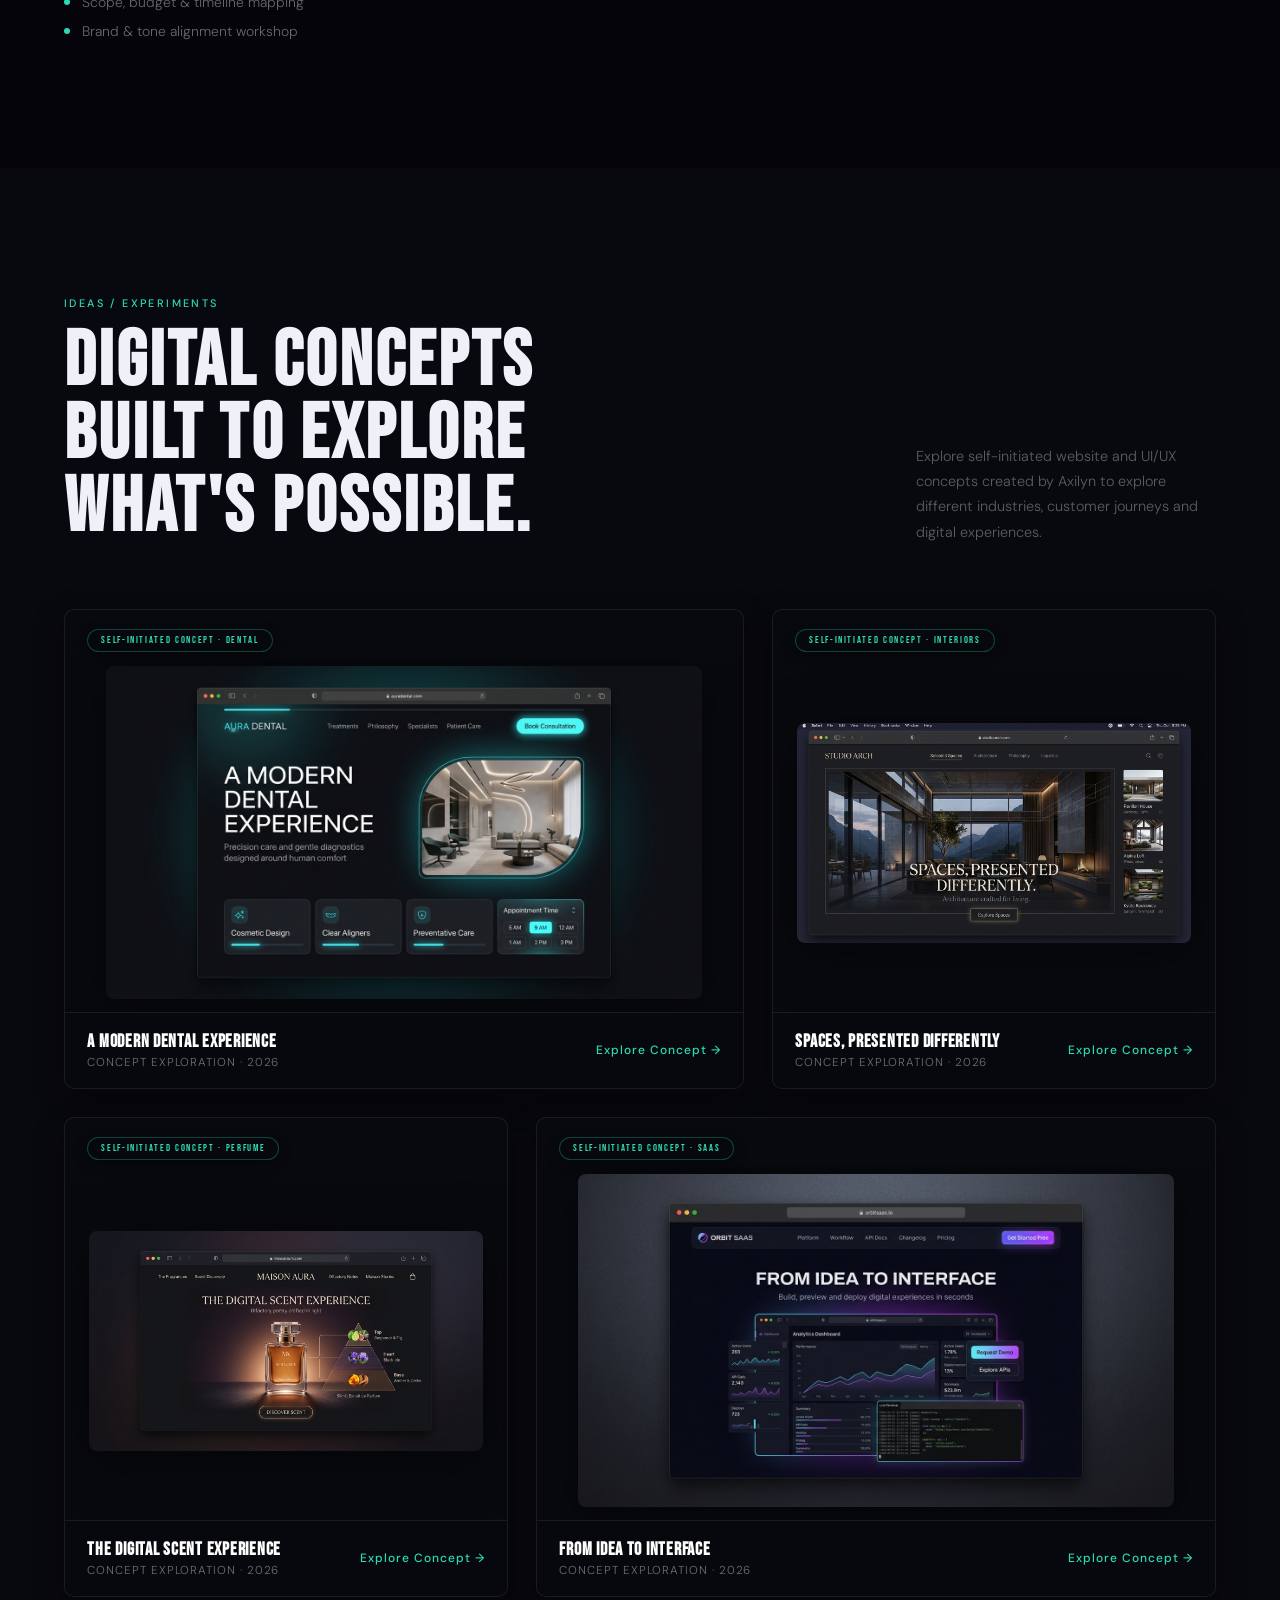
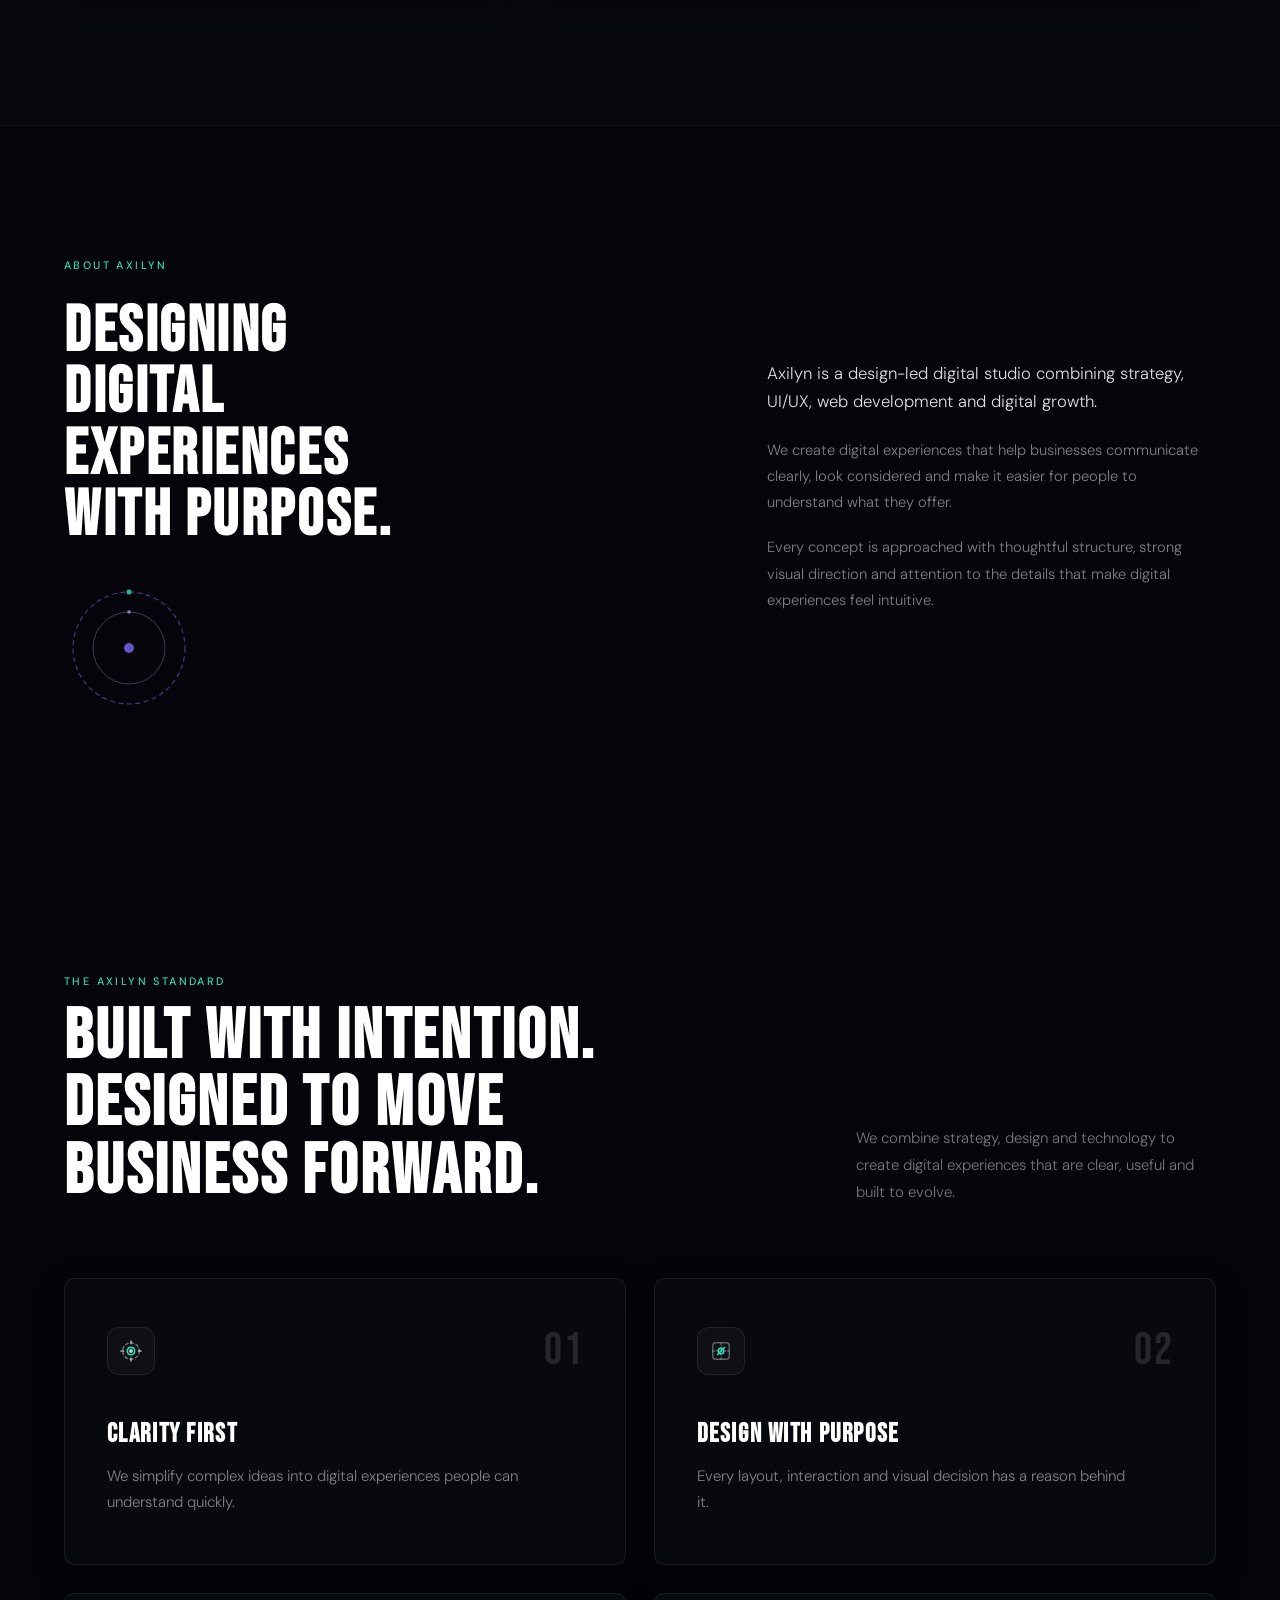
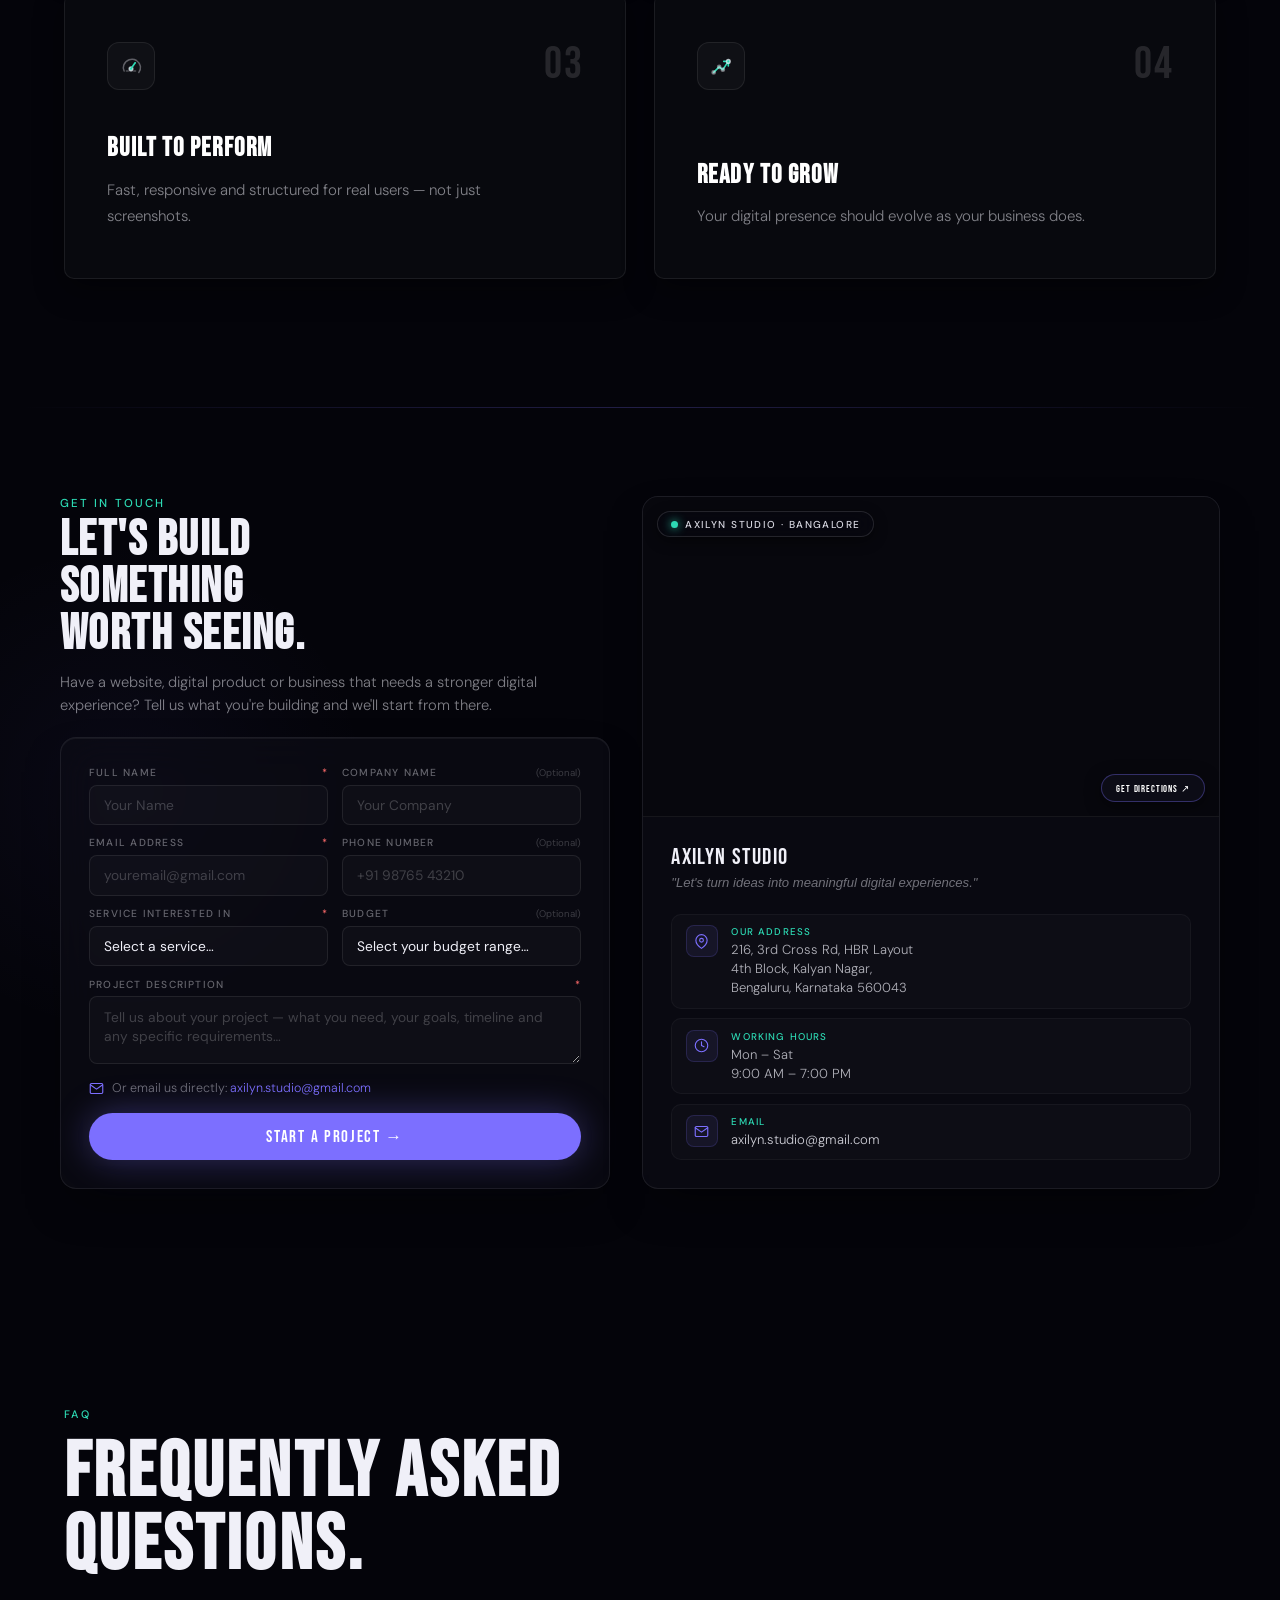
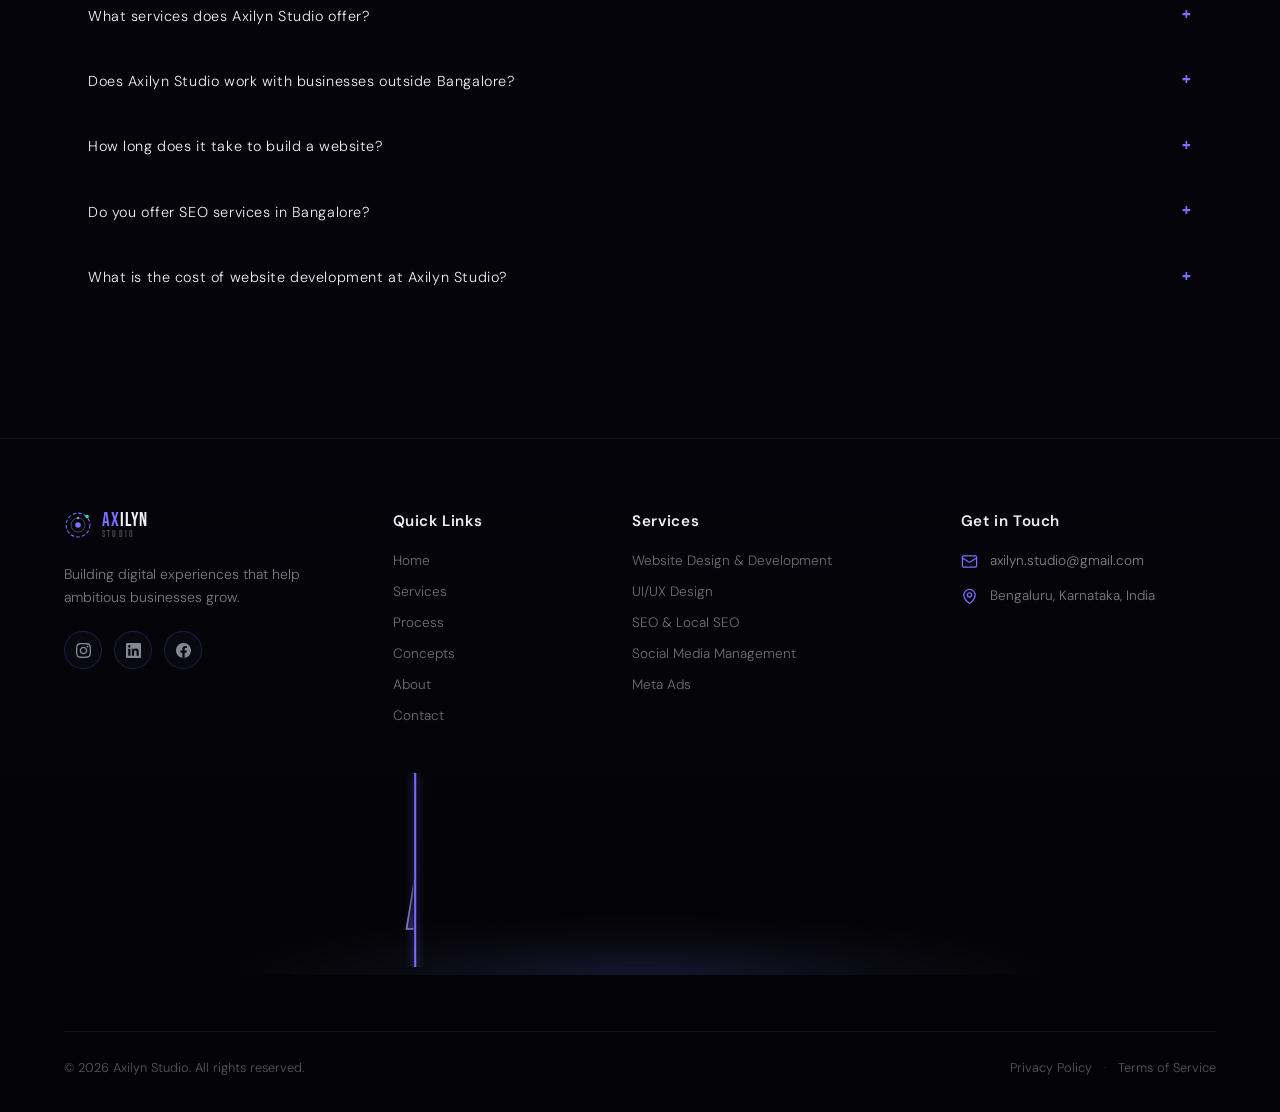
==== commit 005e60c4: "Integrate About section into homepage and update global about navigation" ====
--- a/index.html
+++ b/index.html
@@ -162,7 +162,7 @@
     <li><a href="#services">Services</a></li>
     <li><a href="#process">Process</a></li>
     <li><a href="#concepts">Concepts</a></li>
-    <li><a href="/about/">About</a></li>
+    <li><a href="#about">About</a></li>
     <li><a href="#contact" class="ncta">Start a Project</a></li>
   </ul>
 </nav>
@@ -502,9 +502,59 @@
   </div>
 </section>
 
+<!-- ABOUT AXILYN -->
+<section id="about" class="about-section" aria-label="About Axilyn Digital Studio">
+  <div class="about-container">
+    <div class="about-grid">
+      <!-- LEFT COLUMN: Headline & Subtle Orbit Accent -->
+      <div class="about-col-left rev">
+        <div class="sl2">ABOUT AXILYN</div>
+        <h2 class="about-headline">
+          DESIGNING<br/>
+          DIGITAL<br/>
+          EXPERIENCES<br/>
+          WITH PURPOSE.
+        </h2>
+        <div class="about-orbit-wrap desktop-only" aria-hidden="true">
+          <svg class="about-orbit-svg" viewBox="0 0 130 130" fill="none">
+            <circle class="ao-r1" cx="65" cy="65" r="56" stroke="#7C6FFF" stroke-width="1.2" stroke-dasharray="5 3.5" opacity="0.6"/>
+            <circle class="ao-r2" cx="65" cy="65" r="36" stroke="#C4B9FF" stroke-width="0.8" opacity="0.45"/>
+            <circle cx="65" cy="65" r="5" fill="#7C6FFF" opacity="0.9"/>
+            <g class="ao-r1"><circle cx="65" cy="9" r="2.5" fill="#2DDAB4"/></g>
+            <g class="ao-r2"><circle cx="65" cy="29" r="1.8" fill="#C4B9FF" opacity="0.8"/></g>
+          </svg>
+        </div>
+      </div>
+
+      <!-- RIGHT COLUMN: Narrative Description -->
+      <div class="about-col-right rev d1">
+        <div class="about-narrative">
+          <p class="about-lead">
+            Axilyn is a design-led digital studio combining strategy, UI/UX, web development and digital growth.
+          </p>
+          <p class="about-body">
+            We create digital experiences that help businesses communicate clearly, look considered and make it easier for people to understand what they offer.
+          </p>
+          <p class="about-body">
+            Every concept is approached with thoughtful structure, strong visual direction and attention to the details that make digital experiences feel intuitive.
+          </p>
+        </div>
+        <div class="about-orbit-wrap mobile-only" aria-hidden="true">
+          <svg class="about-orbit-svg" viewBox="0 0 130 130" fill="none">
+            <circle class="ao-r1" cx="65" cy="65" r="56" stroke="#7C6FFF" stroke-width="1.2" stroke-dasharray="5 3.5" opacity="0.6"/>
+            <circle class="ao-r2" cx="65" cy="65" r="36" stroke="#C4B9FF" stroke-width="0.8" opacity="0.45"/>
+            <circle cx="65" cy="65" r="5" fill="#7C6FFF" opacity="0.9"/>
+            <g class="ao-r1"><circle cx="65" cy="9" r="2.5" fill="#2DDAB4"/></g>
+            <g class="ao-r2"><circle cx="65" cy="29" r="1.8" fill="#C4B9FF" opacity="0.8"/></g>
+          </svg>
+        </div>
+      </div>
+    </div>
+  </div>
+</section>
+
 <!-- THE AXILYN STANDARD -->
 <section id="standard" class="standard-section" aria-label="The Axilyn Standard — Working Principles &amp; Philosophy">
-  <div id="about" class="standard-anchor"></div>
   <div class="standard-container">
     <div class="standard-header rev">
       <div class="standard-header-content">
@@ -904,7 +954,7 @@
           <li><a href="#services">Services</a></li>
           <li><a href="#process">Process</a></li>
           <li><a href="#concepts">Concepts</a></li>
-          <li><a href="/about/">About</a></li>
+          <li><a href="#about">About</a></li>
           <li><a href="#contact">Contact</a></li>
         </ul>
       </div>
--- a/css/layout.css
+++ b/css/layout.css
@@ -877,64 +877,159 @@
   }
 }
 
-/* ── ABOUT ── */
-#about {
+/* ── ABOUT SECTION (HOMEPAGE) ── */
+.about-section {
   background: var(--bg);
+  padding: 7.5rem 5%;
+  position: relative;
+  overflow: hidden;
+  border-top: 1px solid rgba(255, 255, 255, 0.05);
+}
+
+.about-container {
+  max-width: 1320px;
+  margin: 0 auto;
+  width: 100%;
+}
+
+.about-grid {
   display: grid;
-  grid-template-columns: 1fr 1fr;
-  gap: 8rem;
-  align-items: center;
-}
-
-@media (max-width: 768px) {
-  #about {
+  grid-template-columns: 1.15fr 0.85fr;
+  gap: 4rem 6rem;
+  align-items: center;
+  min-height: 480px;
+}
+
+.about-col-left {
+  position: relative;
+  display: flex;
+  flex-direction: column;
+  justify-content: center;
+}
+
+.about-headline {
+  font-family: var(--fh);
+  font-size: clamp(2.6rem, 5vw, 4.4rem);
+  line-height: 0.96;
+  letter-spacing: 0.04em;
+  color: #FFFFFF;
+  margin: 0.8rem 0 1.8rem 0;
+  max-width: 580px;
+  word-break: break-word;
+}
+
+/* Controlled, subtle Axilyn orbit accent */
+.about-orbit-wrap {
+  width: 130px;
+  height: 130px;
+  position: relative;
+  display: flex;
+  align-items: center;
+  justify-content: center;
+  pointer-events: none;
+  margin-top: 0.5rem;
+  opacity: 0.85;
+}
+
+.about-orbit-wrap.mobile-only {
+  display: none;
+}
+
+.about-orbit-wrap.desktop-only {
+  display: flex;
+}
+
+.about-orbit-svg {
+  width: 100%;
+  height: 100%;
+}
+
+.about-orbit-svg .ao-r1 {
+  animation: ss 16s linear infinite;
+  transform-origin: 65px 65px;
+}
+
+.about-orbit-svg .ao-r2 {
+  animation: ssr 10s linear infinite;
+  transform-origin: 65px 65px;
+}
+
+.about-col-right {
+  display: flex;
+  flex-direction: column;
+  justify-content: center;
+}
+
+.about-narrative {
+  max-width: 520px;
+}
+
+.about-lead {
+  font-family: var(--fb);
+  font-size: clamp(1.04rem, 1.25vw, 1.18rem);
+  line-height: 1.7;
+  color: rgba(240, 240, 248, 0.92);
+  margin-bottom: 1.35rem;
+}
+
+.about-body {
+  font-family: var(--fb);
+  font-size: clamp(0.92rem, 1.05vw, 1rem);
+  line-height: 1.78;
+  color: rgba(240, 240, 248, 0.52);
+  margin-bottom: 1.2rem;
+}
+
+.about-body:last-child {
+  margin-bottom: 0;
+}
+
+@media (max-width: 900px) {
+  .about-section {
+    padding: 5rem 5%;
+  }
+
+  .about-grid {
     grid-template-columns: 1fr;
-    gap: 4rem;
-  }
-}
-
-.arw {
-  width: 100%;
-  aspect-ratio: 1;
-  display: flex;
-  align-items: center;
-  justify-content: center;
-  position: relative;
-}
-
-.arsvg {
-  width: 100%;
-  height: 100%;
-  animation: ss 20s linear infinite;
-}
-
-.arc {
-  position: absolute;
-  inset: 0;
-  display: flex;
-  align-items: center;
-  justify-content: center;
-}
-
-.ari {
-  display: flex;
-  flex-direction: column;
-  align-items: center;
-  justify-content: center;
-}
-
-.ac p {
-  color: rgba(240, 240, 248, 0.38);
-  font-size: 0.95rem;
-  line-height: 1.8;
-  margin-top: 1.5rem;
-}
-
-.skills {
-  display: flex;
-  flex-wrap: wrap;
-  gap: 0.5rem;
-  margin-top: 2rem;
+    gap: 2.2rem;
+    min-height: auto;
+  }
+
+  .about-headline {
+    font-size: clamp(2.3rem, 7.5vw, 3.5rem);
+    max-width: 100%;
+    margin-bottom: 1.2rem;
+  }
+
+  .about-orbit-wrap.desktop-only {
+    display: none;
+  }
+
+  .about-orbit-wrap.mobile-only {
+    display: flex;
+    width: 100px;
+    height: 100px;
+    margin-top: 1.5rem;
+  }
+
+  .about-narrative {
+    max-width: 100%;
+  }
+}
+
+@media (max-width: 600px) {
+  .about-section {
+    padding: 4rem 5%;
+  }
+
+  .about-headline {
+    font-size: clamp(2.1rem, 9vw, 3rem);
+  }
+
+  .about-orbit-wrap.mobile-only {
+    width: 80px;
+    height: 80px;
+  }
 }
 
 /* ── CONTACT & LOCATION SECTION ── */
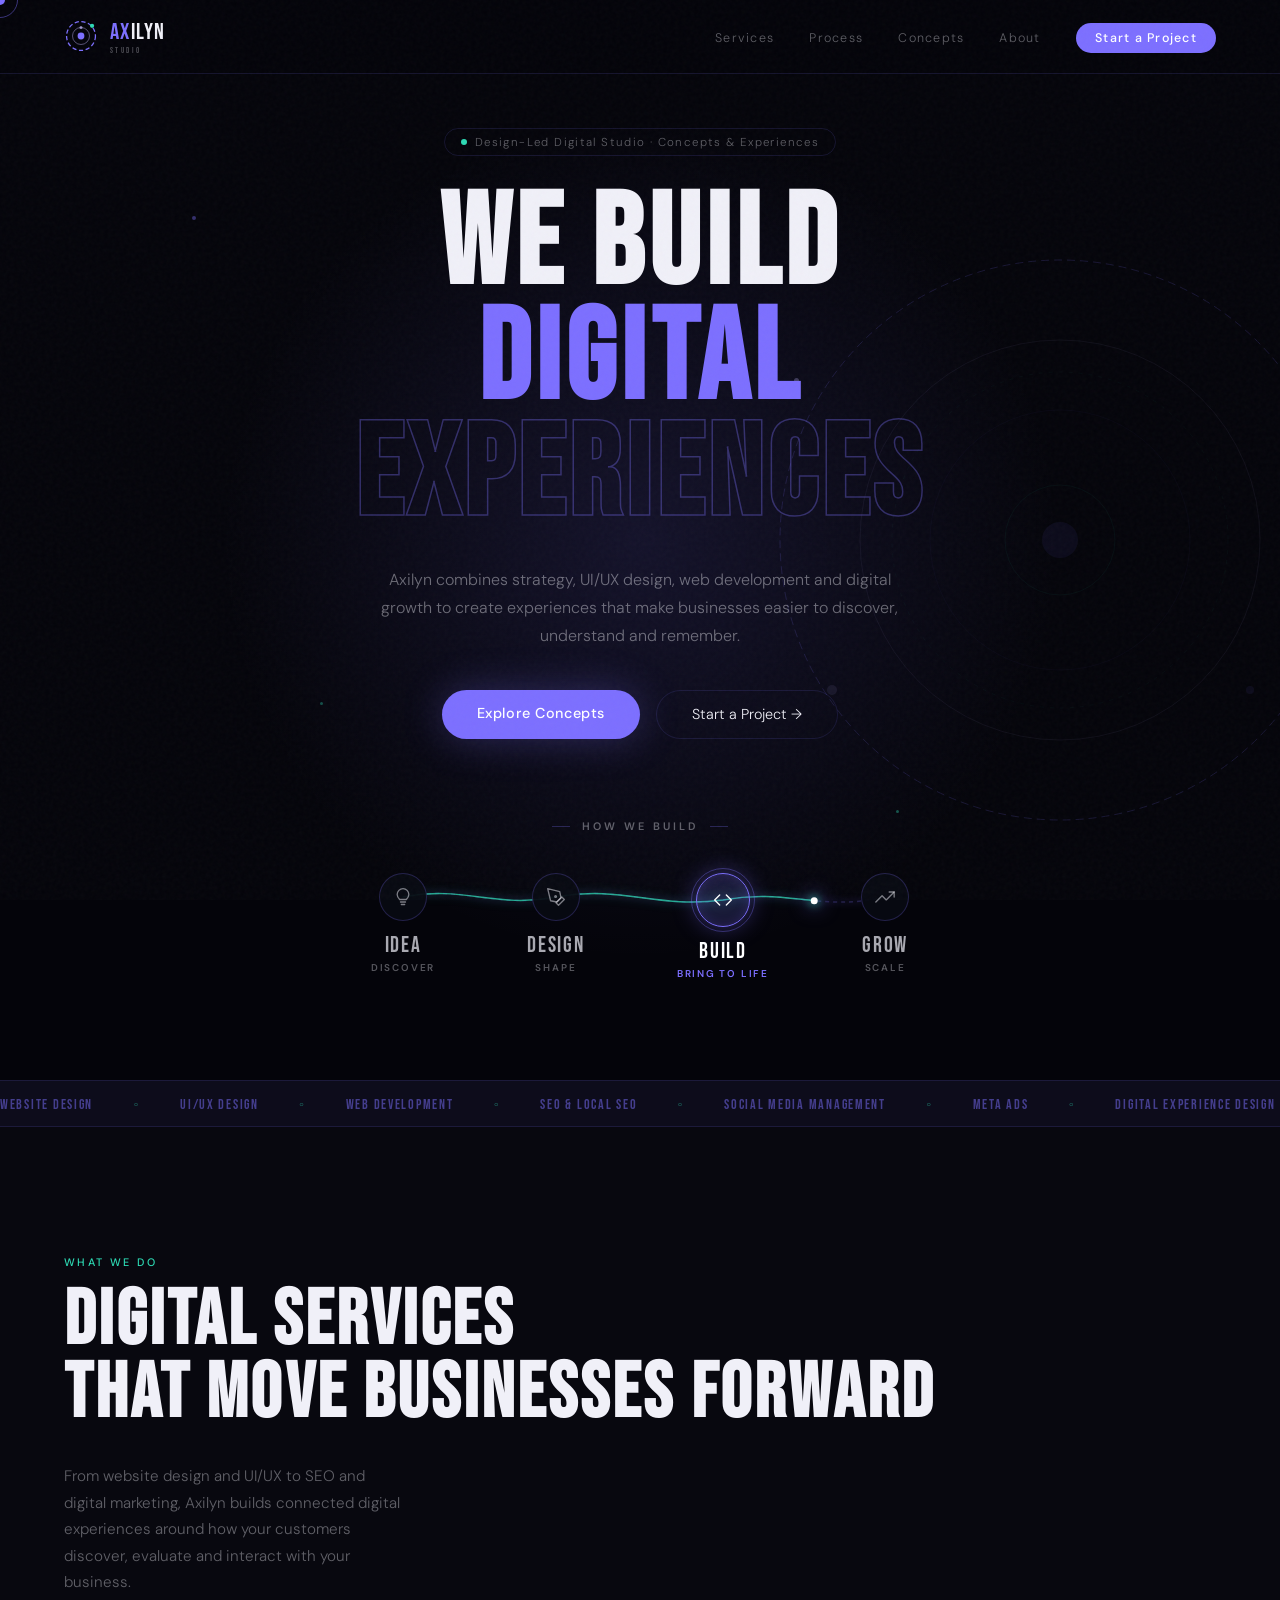
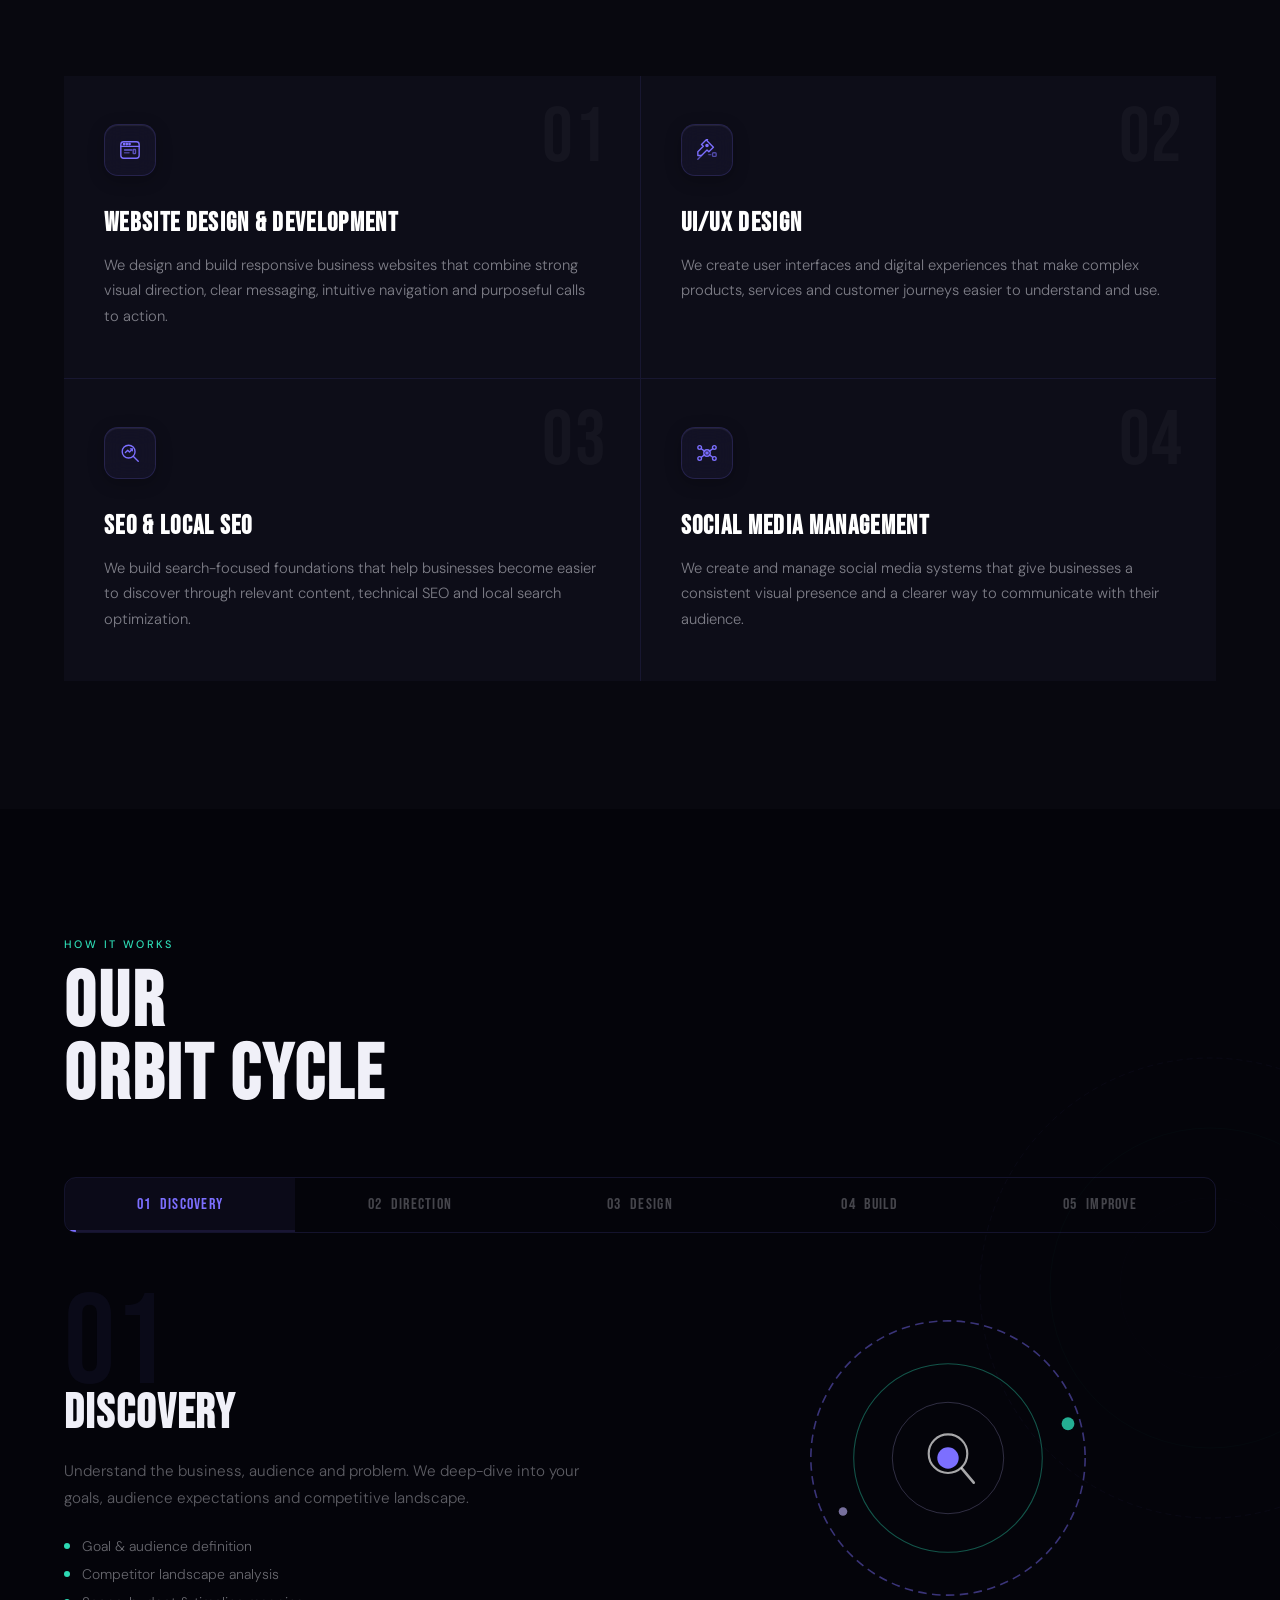
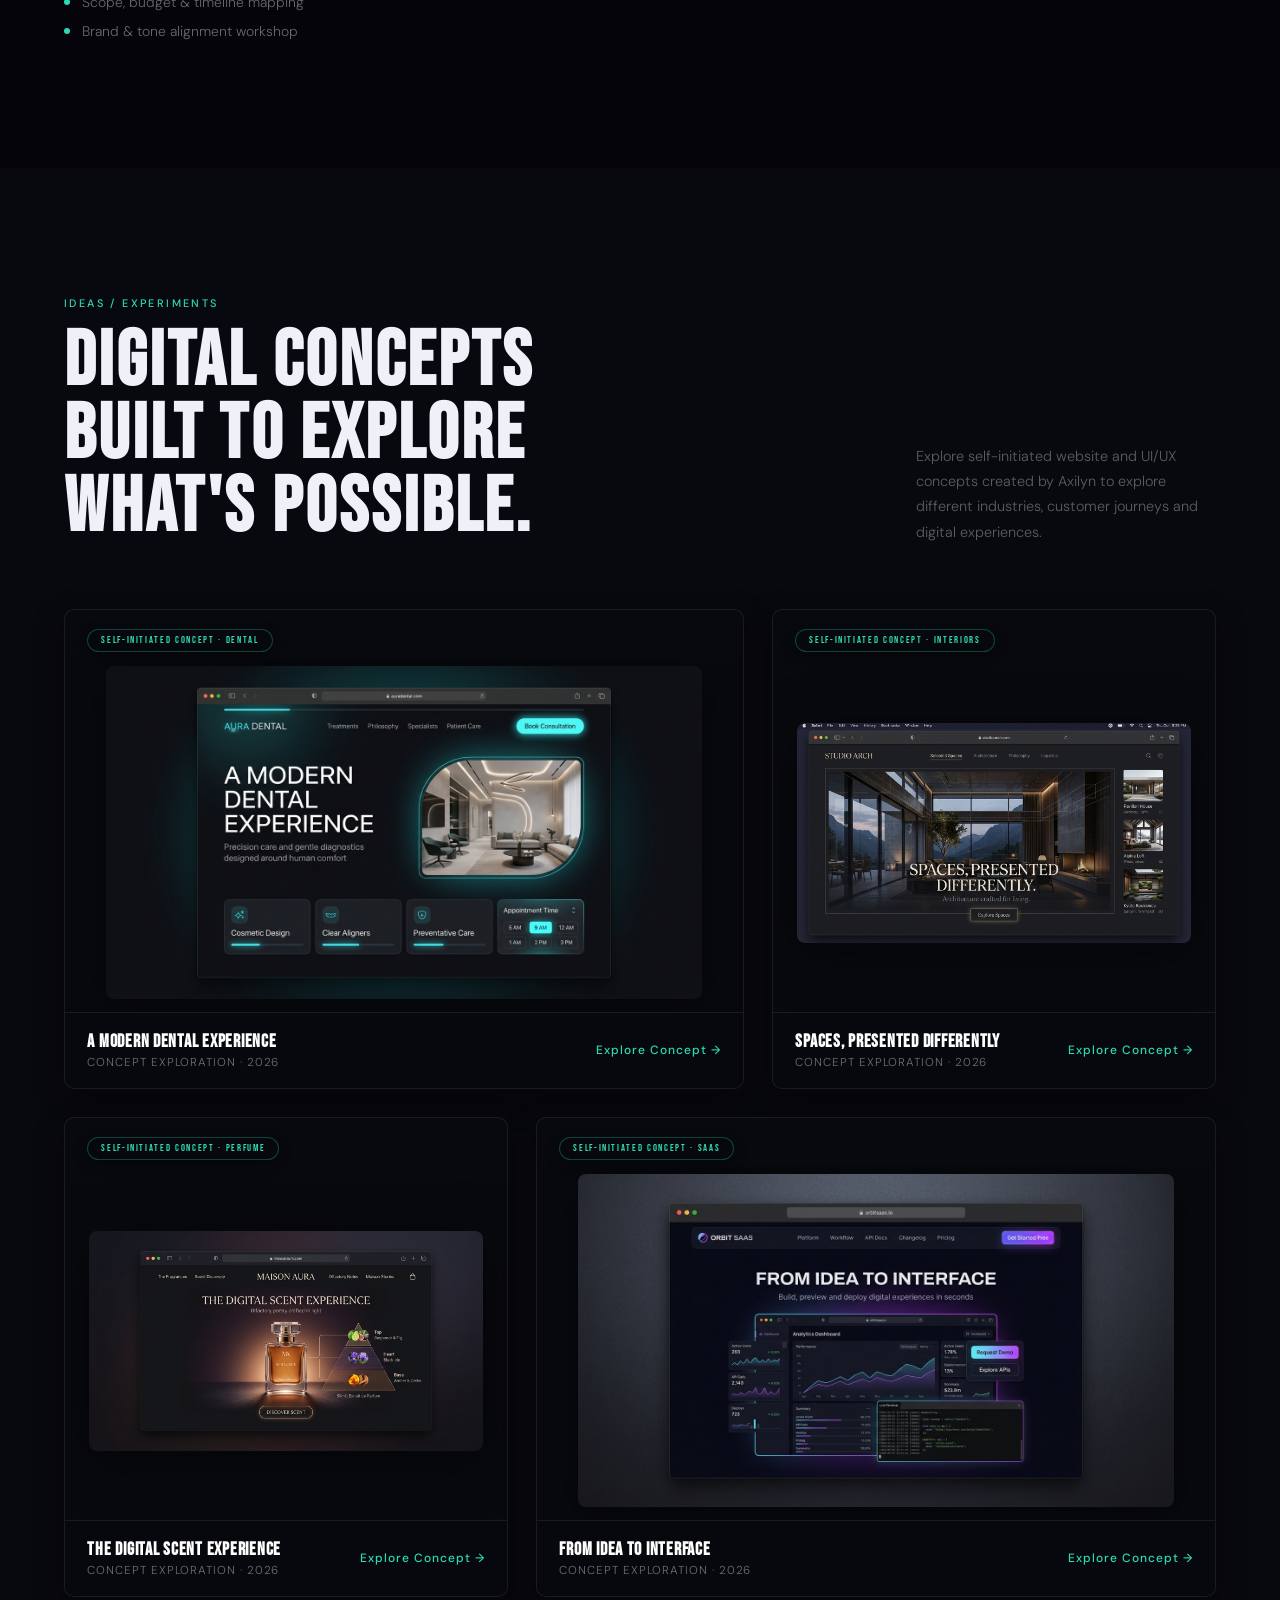
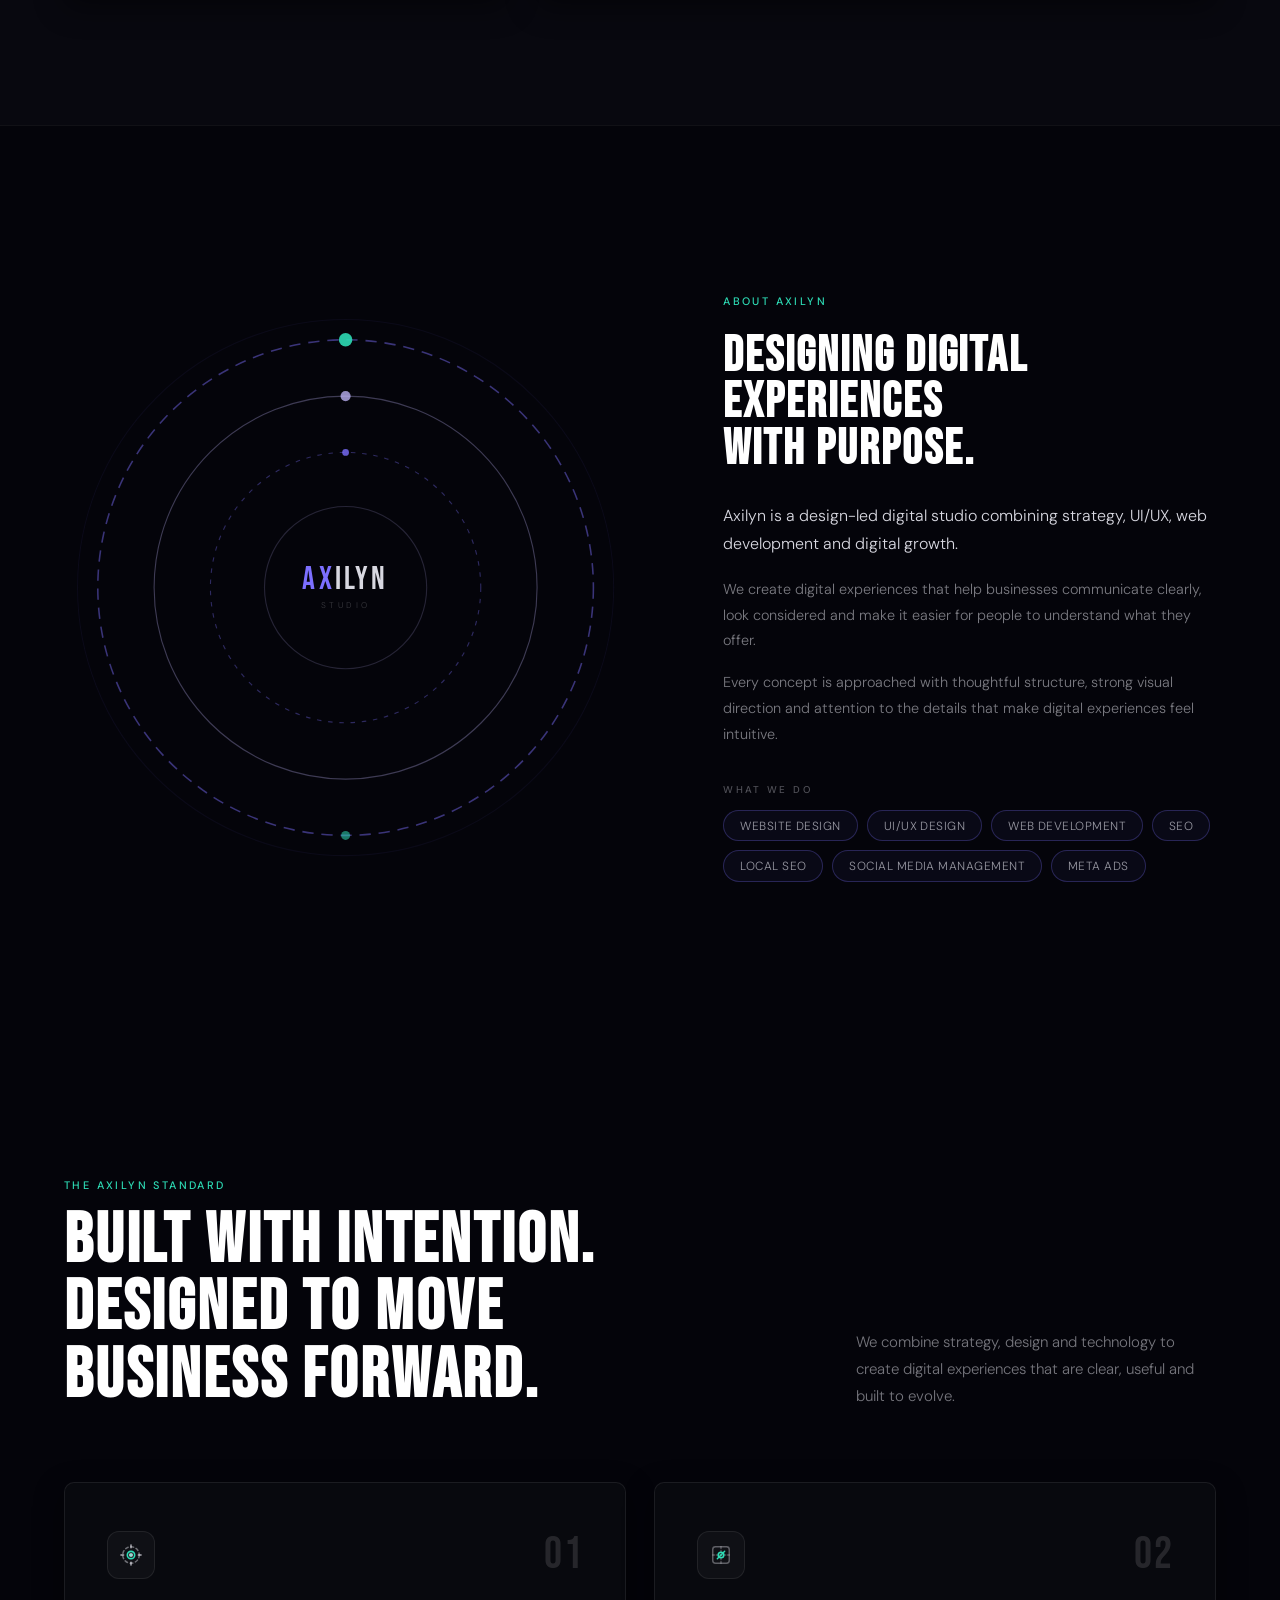
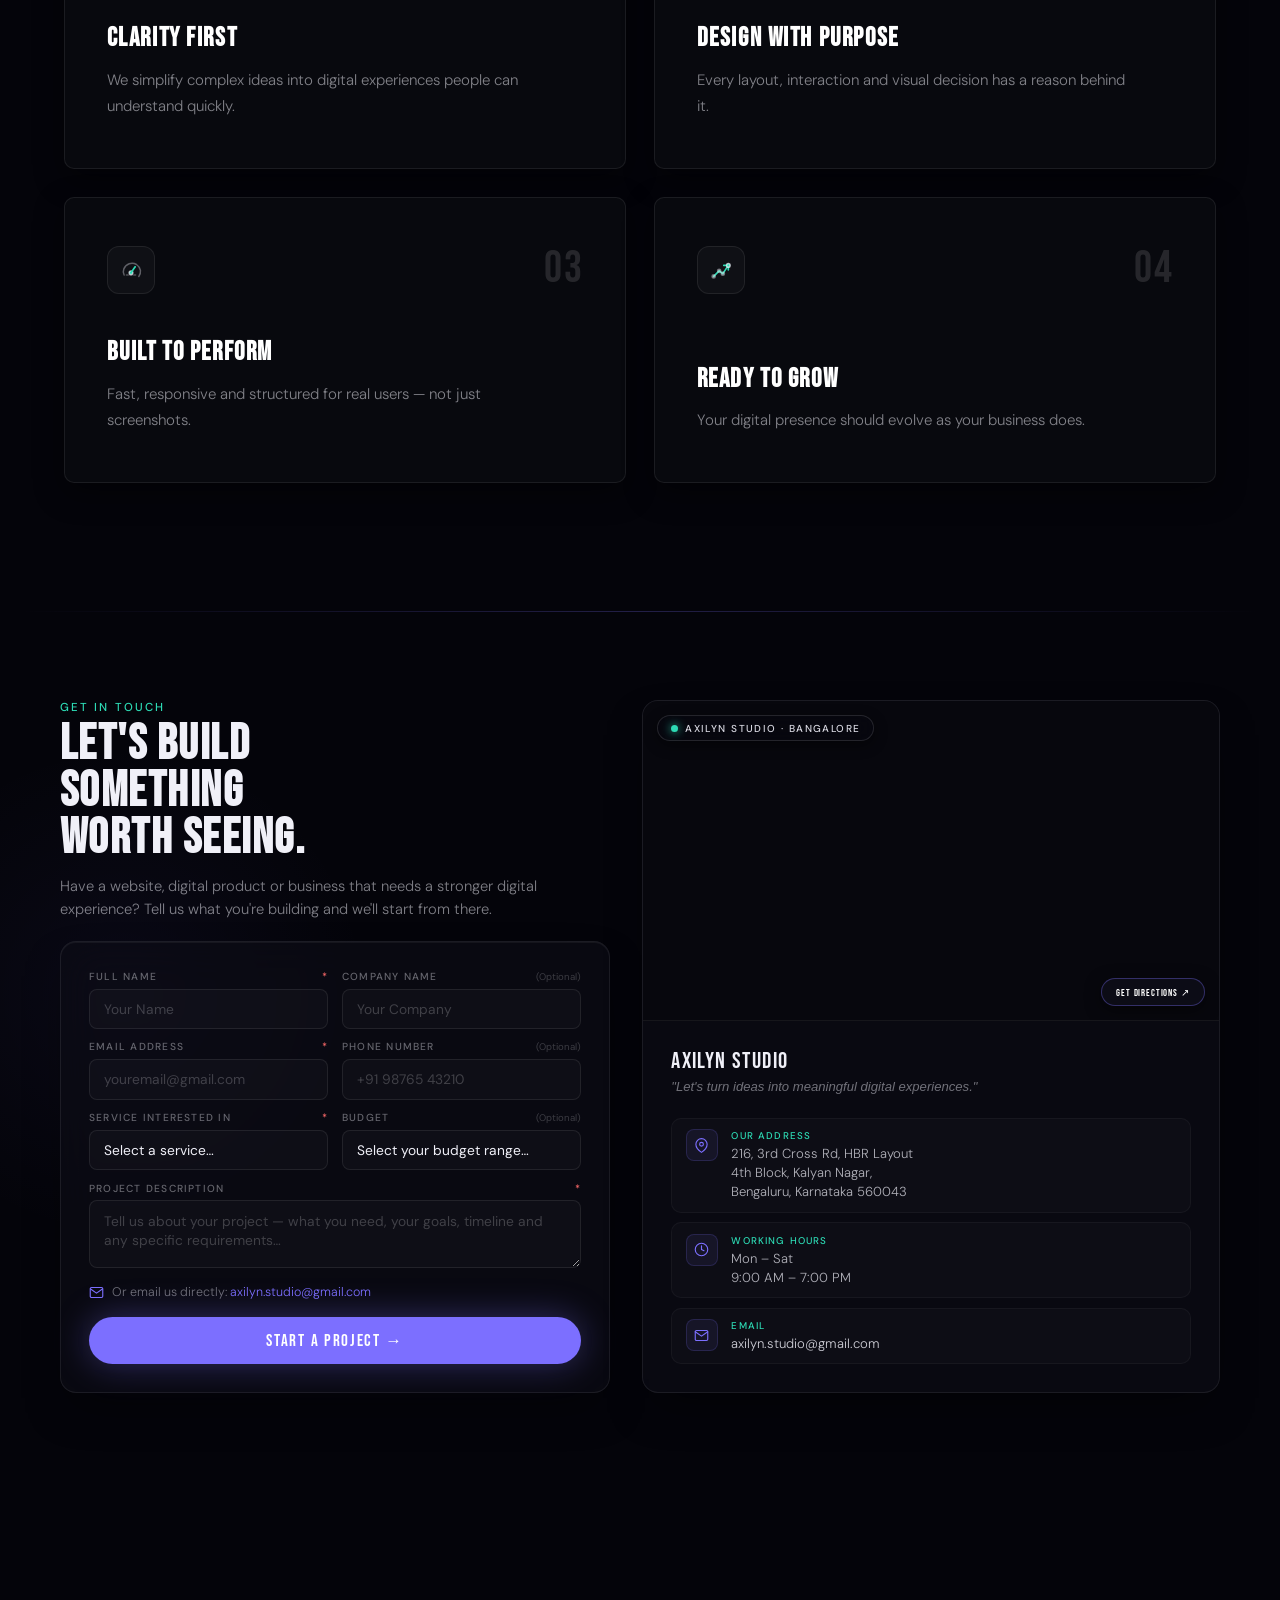
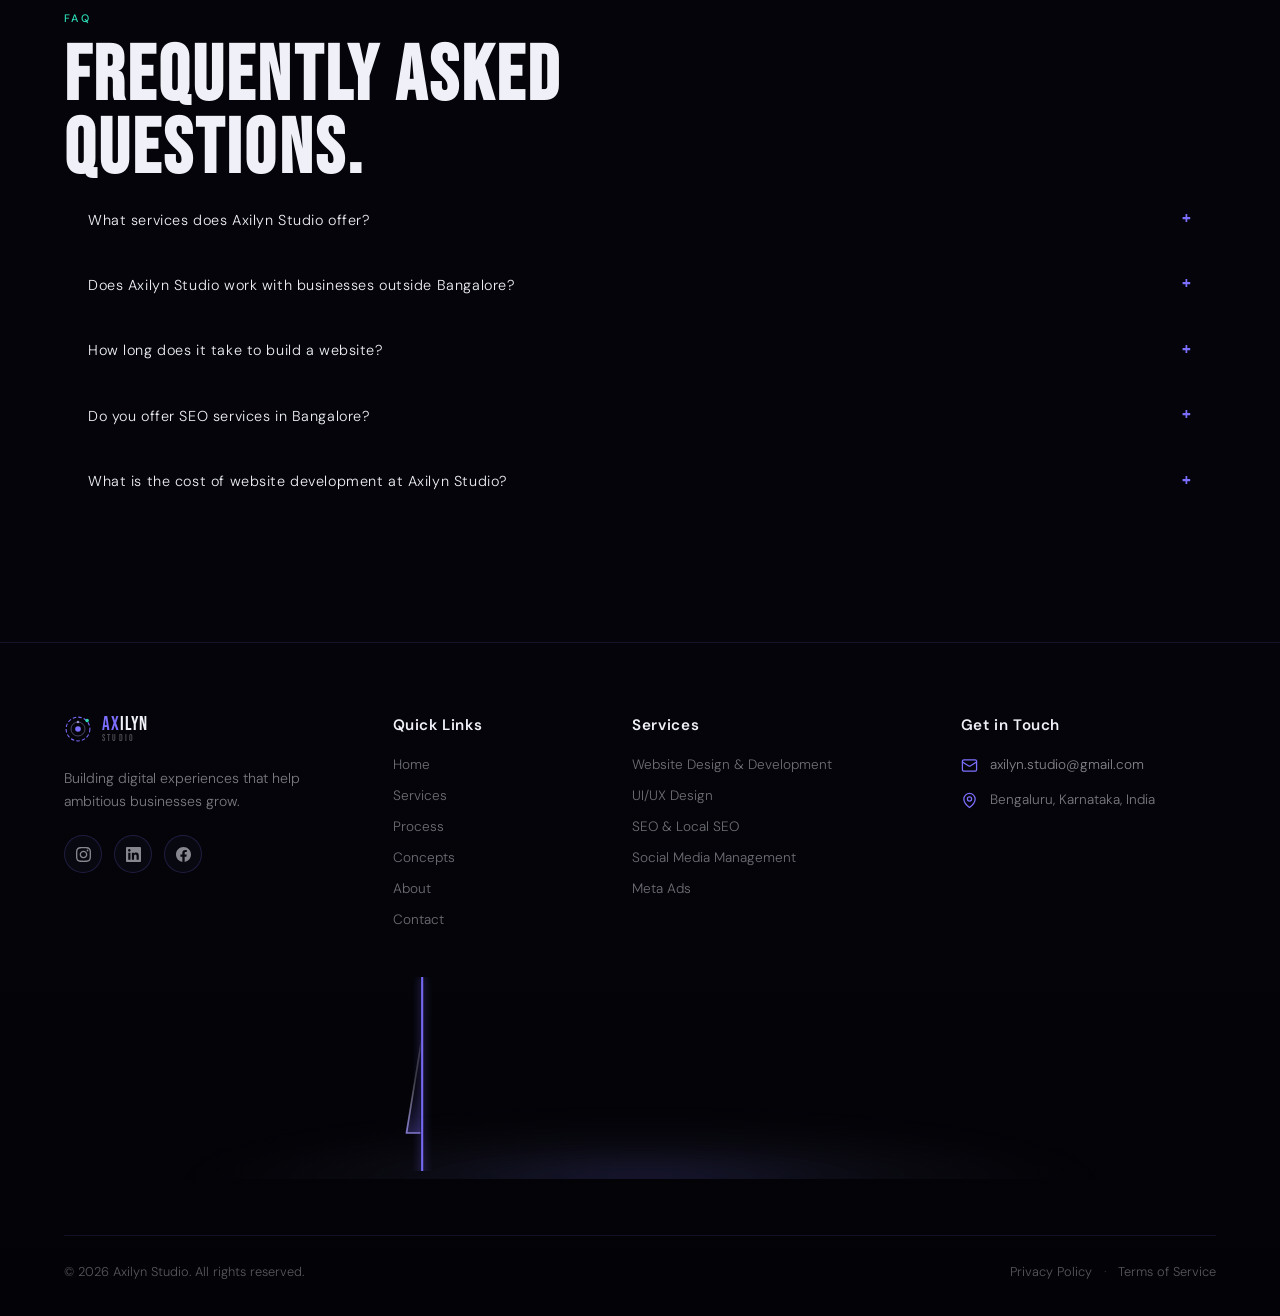
==== commit 687c090e: "Rework About section: large orbit left, content right, service pills" ====
--- a/index.html
+++ b/index.html
@@ -506,29 +506,49 @@
 <section id="about" class="about-section" aria-label="About Axilyn Digital Studio">
   <div class="about-container">
     <div class="about-grid">
-      <!-- LEFT COLUMN: Headline & Subtle Orbit Accent -->
-      <div class="about-col-left rev">
-        <div class="sl2">ABOUT AXILYN</div>
-        <h2 class="about-headline">
-          DESIGNING<br/>
-          DIGITAL<br/>
+
+      <!-- LEFT COLUMN: Large Axilyn Orbit Visual -->
+      <div class="about-col-left" aria-hidden="true">
+        <div class="about-orbit-wrap">
+          <svg class="about-orbit-svg" viewBox="0 0 500 500" fill="none" xmlns="http://www.w3.org/2000/svg">
+            <!-- Outermost glow halo -->
+            <circle cx="250" cy="250" r="238" stroke="rgba(124,111,255,0.06)" stroke-width="1"/>
+            <!-- Outer dashed ring — rotates clockwise -->
+            <circle class="ao-r1" cx="250" cy="250" r="220" stroke="#7C6FFF" stroke-width="1.4" stroke-dasharray="10 7" opacity="0.45"/>
+            <!-- Mid ring — counter-rotates -->
+            <circle class="ao-r2" cx="250" cy="250" r="170" stroke="#C4B9FF" stroke-width="1" opacity="0.3"/>
+            <!-- Inner ring — rotates clockwise slower -->
+            <circle class="ao-r3" cx="250" cy="250" r="120" stroke="#7C6FFF" stroke-width="1" stroke-dasharray="4 6" opacity="0.35"/>
+            <!-- Innermost subtle ring -->
+            <circle cx="250" cy="250" r="72" stroke="rgba(196,185,255,0.18)" stroke-width="1"/>
+            <!-- Teal orbiting particle on outer ring -->
+            <g class="ao-r1"><circle cx="250" cy="30" r="6" fill="#2DDAB4" opacity="0.9"/></g>
+            <!-- Violet orbiting particle on mid ring -->
+            <g class="ao-r2"><circle cx="250" cy="80" r="4.5" fill="#C4B9FF" opacity="0.75"/></g>
+            <!-- Small particle on inner ring -->
+            <g class="ao-r3"><circle cx="250" cy="130" r="3" fill="#7C6FFF" opacity="0.8"/></g>
+            <!-- Second teal particle (opposite side) on outer ring -->
+            <g class="ao-r1-lag"><circle cx="250" cy="470" r="4" fill="#2DDAB4" opacity="0.55"/></g>
+          </svg>
+          <!-- Axilyn wordmark centered inside orbit -->
+          <div class="about-orbit-center" aria-hidden="true">
+            <div class="about-orbit-wordmark"><span>AX</span>ILYN</div>
+            <div class="about-orbit-sub">STUDIO</div>
+          </div>
+        </div>
+      </div>
+
+      <!-- RIGHT COLUMN: Eyebrow, Headline, Text, Service Pills -->
+      <div class="about-col-right">
+        <div class="about-eyebrow rev"><div class="sl2">ABOUT AXILYN</div></div>
+
+        <h2 class="about-headline rev d1">
+          DESIGNING DIGITAL<br/>
           EXPERIENCES<br/>
           WITH PURPOSE.
         </h2>
-        <div class="about-orbit-wrap desktop-only" aria-hidden="true">
-          <svg class="about-orbit-svg" viewBox="0 0 130 130" fill="none">
-            <circle class="ao-r1" cx="65" cy="65" r="56" stroke="#7C6FFF" stroke-width="1.2" stroke-dasharray="5 3.5" opacity="0.6"/>
-            <circle class="ao-r2" cx="65" cy="65" r="36" stroke="#C4B9FF" stroke-width="0.8" opacity="0.45"/>
-            <circle cx="65" cy="65" r="5" fill="#7C6FFF" opacity="0.9"/>
-            <g class="ao-r1"><circle cx="65" cy="9" r="2.5" fill="#2DDAB4"/></g>
-            <g class="ao-r2"><circle cx="65" cy="29" r="1.8" fill="#C4B9FF" opacity="0.8"/></g>
-          </svg>
-        </div>
-      </div>
-
-      <!-- RIGHT COLUMN: Narrative Description -->
-      <div class="about-col-right rev d1">
-        <div class="about-narrative">
+
+        <div class="about-narrative rev d2">
           <p class="about-lead">
             Axilyn is a design-led digital studio combining strategy, UI/UX, web development and digital growth.
           </p>
@@ -539,15 +559,36 @@
             Every concept is approached with thoughtful structure, strong visual direction and attention to the details that make digital experiences feel intuitive.
           </p>
         </div>
-        <div class="about-orbit-wrap mobile-only" aria-hidden="true">
-          <svg class="about-orbit-svg" viewBox="0 0 130 130" fill="none">
-            <circle class="ao-r1" cx="65" cy="65" r="56" stroke="#7C6FFF" stroke-width="1.2" stroke-dasharray="5 3.5" opacity="0.6"/>
-            <circle class="ao-r2" cx="65" cy="65" r="36" stroke="#C4B9FF" stroke-width="0.8" opacity="0.45"/>
-            <circle cx="65" cy="65" r="5" fill="#7C6FFF" opacity="0.9"/>
-            <g class="ao-r1"><circle cx="65" cy="9" r="2.5" fill="#2DDAB4"/></g>
-            <g class="ao-r2"><circle cx="65" cy="29" r="1.8" fill="#C4B9FF" opacity="0.8"/></g>
+
+        <div class="about-services rev d3">
+          <div class="about-services-label">WHAT WE DO</div>
+          <div class="about-pills">
+            <span class="about-pill">Website Design</span>
+            <span class="about-pill">UI/UX Design</span>
+            <span class="about-pill">Web Development</span>
+            <span class="about-pill">SEO</span>
+            <span class="about-pill">Local SEO</span>
+            <span class="about-pill">Social Media Management</span>
+            <span class="about-pill">Meta Ads</span>
+          </div>
+        </div>
+
+        <!-- Mobile orbit — shows below content on small screens -->
+        <div class="about-mobile-orbit" aria-hidden="true">
+          <svg class="about-orbit-svg-sm" viewBox="0 0 500 500" fill="none">
+            <circle class="ao-r1" cx="250" cy="250" r="220" stroke="#7C6FFF" stroke-width="1.4" stroke-dasharray="10 7" opacity="0.45"/>
+            <circle class="ao-r2" cx="250" cy="250" r="170" stroke="#C4B9FF" stroke-width="1" opacity="0.3"/>
+            <circle class="ao-r3" cx="250" cy="250" r="120" stroke="#7C6FFF" stroke-width="1" stroke-dasharray="4 6" opacity="0.35"/>
+            <g class="ao-r1"><circle cx="250" cy="30" r="6" fill="#2DDAB4" opacity="0.9"/></g>
+            <g class="ao-r2"><circle cx="250" cy="80" r="4.5" fill="#C4B9FF" opacity="0.75"/></g>
+            <g class="ao-r3"><circle cx="250" cy="130" r="3" fill="#7C6FFF" opacity="0.8"/></g>
           </svg>
-        </div>
+          <div class="about-orbit-center-sm">
+            <div class="about-orbit-wordmark-sm"><span>AX</span>ILYN</div>
+            <div class="about-orbit-sub-sm">STUDIO</div>
+          </div>
+        </div>
+
       </div>
     </div>
   </div>
--- a/css/layout.css
+++ b/css/layout.css
@@ -880,110 +880,238 @@
 /* ── ABOUT SECTION (HOMEPAGE) ── */
 .about-section {
   background: var(--bg);
-  padding: 7.5rem 5%;
+  padding: 7rem 5%;
   position: relative;
   overflow: hidden;
   border-top: 1px solid rgba(255, 255, 255, 0.05);
 }
 
 .about-container {
-  max-width: 1320px;
+  max-width: 1400px;
   margin: 0 auto;
   width: 100%;
 }
 
 .about-grid {
   display: grid;
-  grid-template-columns: 1.15fr 0.85fr;
-  gap: 4rem 6rem;
-  align-items: center;
-  min-height: 480px;
-}
-
+  grid-template-columns: 1fr 1fr;
+  gap: 5rem 6rem;
+  align-items: center;
+  min-height: 700px;
+}
+
+/* ── LEFT: Large Orbit ── */
 .about-col-left {
   position: relative;
+  display: flex;
+  align-items: center;
+  justify-content: center;
+  min-height: 520px;
+}
+
+.about-orbit-wrap {
+  position: relative;
+  width: clamp(380px, 44vw, 600px);
+  height: clamp(380px, 44vw, 600px);
+  display: flex;
+  align-items: center;
+  justify-content: center;
+  pointer-events: none;
+  flex-shrink: 0;
+}
+
+.about-orbit-svg {
+  position: absolute;
+  inset: 0;
+  width: 100%;
+  height: 100%;
+}
+
+/* Orbit ring animations */
+.about-orbit-svg .ao-r1,
+.about-orbit-svg-sm .ao-r1 {
+  animation: ss 24s linear infinite;
+  transform-origin: 250px 250px;
+}
+
+.about-orbit-svg .ao-r2,
+.about-orbit-svg-sm .ao-r2 {
+  animation: ssr 16s linear infinite;
+  transform-origin: 250px 250px;
+}
+
+.about-orbit-svg .ao-r3,
+.about-orbit-svg-sm .ao-r3 {
+  animation: ss 36s linear infinite;
+  transform-origin: 250px 250px;
+}
+
+.about-orbit-svg .ao-r1-lag {
+  animation: ss 24s linear infinite;
+  animation-delay: -12s;
+  transform-origin: 250px 250px;
+}
+
+/* Centre wordmark overlay */
+.about-orbit-center {
+  position: relative;
+  z-index: 2;
+  display: flex;
+  flex-direction: column;
+  align-items: center;
+  justify-content: center;
+  text-align: center;
+  pointer-events: none;
+}
+
+.about-orbit-wordmark {
+  font-family: var(--fh);
+  font-size: clamp(1.4rem, 2.5vw, 2.2rem);
+  letter-spacing: 0.1em;
+  color: rgba(240, 240, 248, 0.9);
+  line-height: 1;
+}
+
+.about-orbit-wordmark span {
+  color: var(--ring);
+}
+
+.about-orbit-sub {
+  font-size: 0.52rem;
+  letter-spacing: 0.42em;
+  color: rgba(240, 240, 248, 0.22);
+  text-transform: uppercase;
+  margin-top: 0.25rem;
+}
+
+/* ── RIGHT: Content ── */
+.about-col-right {
   display: flex;
   flex-direction: column;
   justify-content: center;
+  gap: 0;
+}
+
+.about-eyebrow {
+  margin-bottom: 0;
 }
 
 .about-headline {
   font-family: var(--fh);
-  font-size: clamp(2.6rem, 5vw, 4.4rem);
+  font-size: clamp(2.4rem, 3.8vw, 4rem);
   line-height: 0.96;
   letter-spacing: 0.04em;
   color: #FFFFFF;
-  margin: 0.8rem 0 1.8rem 0;
-  max-width: 580px;
+  margin: 0.6rem 0 1.8rem 0;
+  max-width: 520px;
   word-break: break-word;
 }
 
-/* Controlled, subtle Axilyn orbit accent */
-.about-orbit-wrap {
-  width: 130px;
-  height: 130px;
-  position: relative;
-  display: flex;
-  align-items: center;
-  justify-content: center;
-  pointer-events: none;
-  margin-top: 0.5rem;
-  opacity: 0.85;
-}
-
-.about-orbit-wrap.mobile-only {
-  display: none;
-}
-
-.about-orbit-wrap.desktop-only {
-  display: flex;
-}
-
-.about-orbit-svg {
-  width: 100%;
-  height: 100%;
-}
-
-.about-orbit-svg .ao-r1 {
-  animation: ss 16s linear infinite;
-  transform-origin: 65px 65px;
-}
-
-.about-orbit-svg .ao-r2 {
-  animation: ssr 10s linear infinite;
-  transform-origin: 65px 65px;
-}
-
-.about-col-right {
-  display: flex;
-  flex-direction: column;
-  justify-content: center;
-}
-
 .about-narrative {
-  max-width: 520px;
+  max-width: 490px;
+  margin-bottom: 2.2rem;
 }
 
 .about-lead {
   font-family: var(--fb);
-  font-size: clamp(1.04rem, 1.25vw, 1.18rem);
-  line-height: 1.7;
-  color: rgba(240, 240, 248, 0.92);
-  margin-bottom: 1.35rem;
+  font-size: clamp(1rem, 1.2vw, 1.12rem);
+  line-height: 1.72;
+  color: rgba(240, 240, 248, 0.9);
+  margin-bottom: 1.2rem;
 }
 
 .about-body {
   font-family: var(--fb);
-  font-size: clamp(0.92rem, 1.05vw, 1rem);
-  line-height: 1.78;
-  color: rgba(240, 240, 248, 0.52);
-  margin-bottom: 1.2rem;
+  font-size: clamp(0.9rem, 1vw, 0.98rem);
+  line-height: 1.8;
+  color: rgba(240, 240, 248, 0.5);
+  margin-bottom: 1rem;
 }
 
 .about-body:last-child {
   margin-bottom: 0;
 }
 
+/* WHAT WE DO */
+.about-services {
+  display: flex;
+  flex-direction: column;
+  gap: 0.85rem;
+}
+
+.about-services-label {
+  font-size: 0.62rem;
+  letter-spacing: 0.24em;
+  color: rgba(240, 240, 248, 0.32);
+  text-transform: uppercase;
+  font-weight: 500;
+  font-family: var(--fb);
+}
+
+.about-pills {
+  display: flex;
+  flex-wrap: wrap;
+  gap: 0.55rem;
+}
+
+.about-pill {
+  display: inline-flex;
+  align-items: center;
+  padding: 0.42rem 1rem;
+  border-radius: var(--radius-full);
+  border: 1px solid rgba(124, 111, 255, 0.28);
+  background: rgba(124, 111, 255, 0.05);
+  font-family: var(--fb);
+  font-size: 0.74rem;
+  letter-spacing: 0.04em;
+  color: rgba(240, 240, 248, 0.62);
+  text-transform: uppercase;
+  white-space: nowrap;
+  cursor: default;
+  transition: border-color 0.25s, color 0.25s, background 0.25s, box-shadow 0.25s;
+}
+
+.about-pill:hover {
+  border-color: rgba(124, 111, 255, 0.55);
+  color: rgba(240, 240, 248, 0.9);
+  background: rgba(124, 111, 255, 0.1);
+  box-shadow: 0 0 12px rgba(124, 111, 255, 0.15), 0 0 24px rgba(45, 218, 180, 0.06);
+}
+
+/* Mobile orbit — hidden on desktop */
+.about-mobile-orbit {
+  display: none;
+}
+
+/* ── ANIMATION DELAY UTILITIES ── */
+.about-section .d1 { transition-delay: 0.08s; animation-delay: 0.08s; }
+.about-section .d2 { transition-delay: 0.18s; animation-delay: 0.18s; }
+.about-section .d3 { transition-delay: 0.28s; animation-delay: 0.28s; }
+
+/* prefers-reduced-motion */
+@media (prefers-reduced-motion: reduce) {
+  .ao-r1, .ao-r2, .ao-r3, .ao-r1-lag {
+    animation: none !important;
+  }
+}
+
+/* ── RESPONSIVE: 1100px ── */
+@media (max-width: 1100px) {
+  .about-orbit-wrap {
+    width: clamp(320px, 42vw, 480px);
+    height: clamp(320px, 42vw, 480px);
+  }
+
+  .about-headline {
+    font-size: clamp(2.2rem, 4vw, 3.4rem);
+  }
+
+  .about-grid {
+    gap: 3rem 4rem;
+  }
+}
+
+/* ── RESPONSIVE: 900px (tablet) ── */
 @media (max-width: 900px) {
   .about-section {
     padding: 5rem 5%;
@@ -991,44 +1119,97 @@
 
   .about-grid {
     grid-template-columns: 1fr;
-    gap: 2.2rem;
+    gap: 2.5rem;
     min-height: auto;
   }
 
+  /* Hide desktop orbit on mobile */
+  .about-col-left {
+    display: none;
+  }
+
+  .about-col-right {
+    gap: 0;
+  }
+
   .about-headline {
-    font-size: clamp(2.3rem, 7.5vw, 3.5rem);
+    font-size: clamp(2.4rem, 7.5vw, 3.6rem);
     max-width: 100%;
-    margin-bottom: 1.2rem;
-  }
-
-  .about-orbit-wrap.desktop-only {
-    display: none;
-  }
-
-  .about-orbit-wrap.mobile-only {
-    display: flex;
-    width: 100px;
-    height: 100px;
-    margin-top: 1.5rem;
   }
 
   .about-narrative {
     max-width: 100%;
   }
-}
-
+
+  /* Show mobile orbit below pills */
+  .about-mobile-orbit {
+    display: block;
+    position: relative;
+    width: clamp(200px, 55vw, 300px);
+    height: clamp(200px, 55vw, 300px);
+    margin: 2.5rem auto 0;
+    flex-shrink: 0;
+  }
+
+  .about-orbit-svg-sm {
+    position: absolute;
+    inset: 0;
+    width: 100%;
+    height: 100%;
+  }
+
+  .about-orbit-center-sm {
+    position: absolute;
+    inset: 0;
+    display: flex;
+    flex-direction: column;
+    align-items: center;
+    justify-content: center;
+    text-align: center;
+    pointer-events: none;
+  }
+
+  .about-orbit-wordmark-sm {
+    font-family: var(--fh);
+    font-size: clamp(0.9rem, 4vw, 1.3rem);
+    letter-spacing: 0.1em;
+    color: rgba(240, 240, 248, 0.88);
+    line-height: 1;
+  }
+
+  .about-orbit-wordmark-sm span {
+    color: var(--ring);
+  }
+
+  .about-orbit-sub-sm {
+    font-size: 0.45rem;
+    letter-spacing: 0.38em;
+    color: rgba(240, 240, 248, 0.2);
+    text-transform: uppercase;
+    margin-top: 0.2rem;
+  }
+}
+
+/* ── RESPONSIVE: 600px (mobile) ── */
 @media (max-width: 600px) {
   .about-section {
     padding: 4rem 5%;
   }
 
   .about-headline {
-    font-size: clamp(2.1rem, 9vw, 3rem);
-  }
-
-  .about-orbit-wrap.mobile-only {
-    width: 80px;
-    height: 80px;
+    font-size: clamp(2rem, 9vw, 3rem);
+    margin-bottom: 1.4rem;
+  }
+
+  .about-pill {
+    font-size: 0.68rem;
+    padding: 0.38rem 0.85rem;
+  }
+
+  .about-mobile-orbit {
+    width: clamp(180px, 60vw, 240px);
+    height: clamp(180px, 60vw, 240px);
+    margin-top: 2rem;
   }
 }
 
